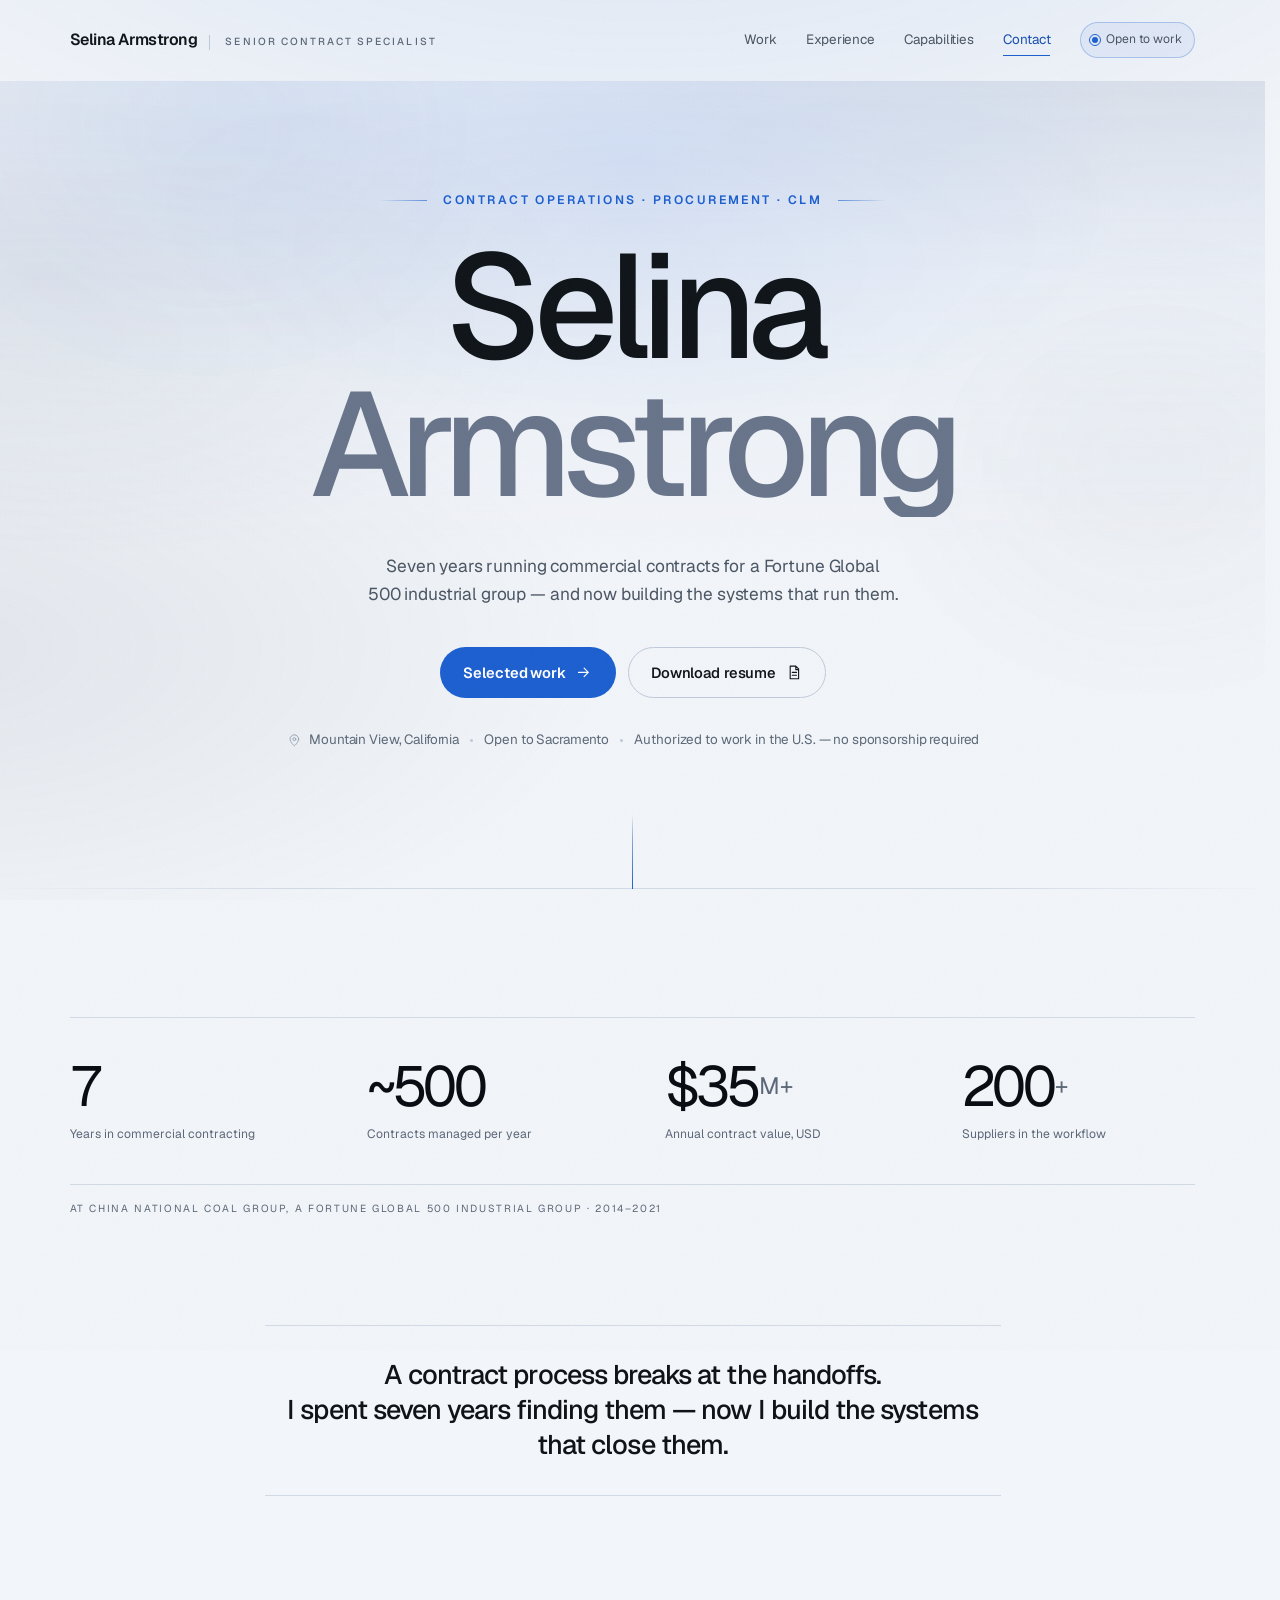
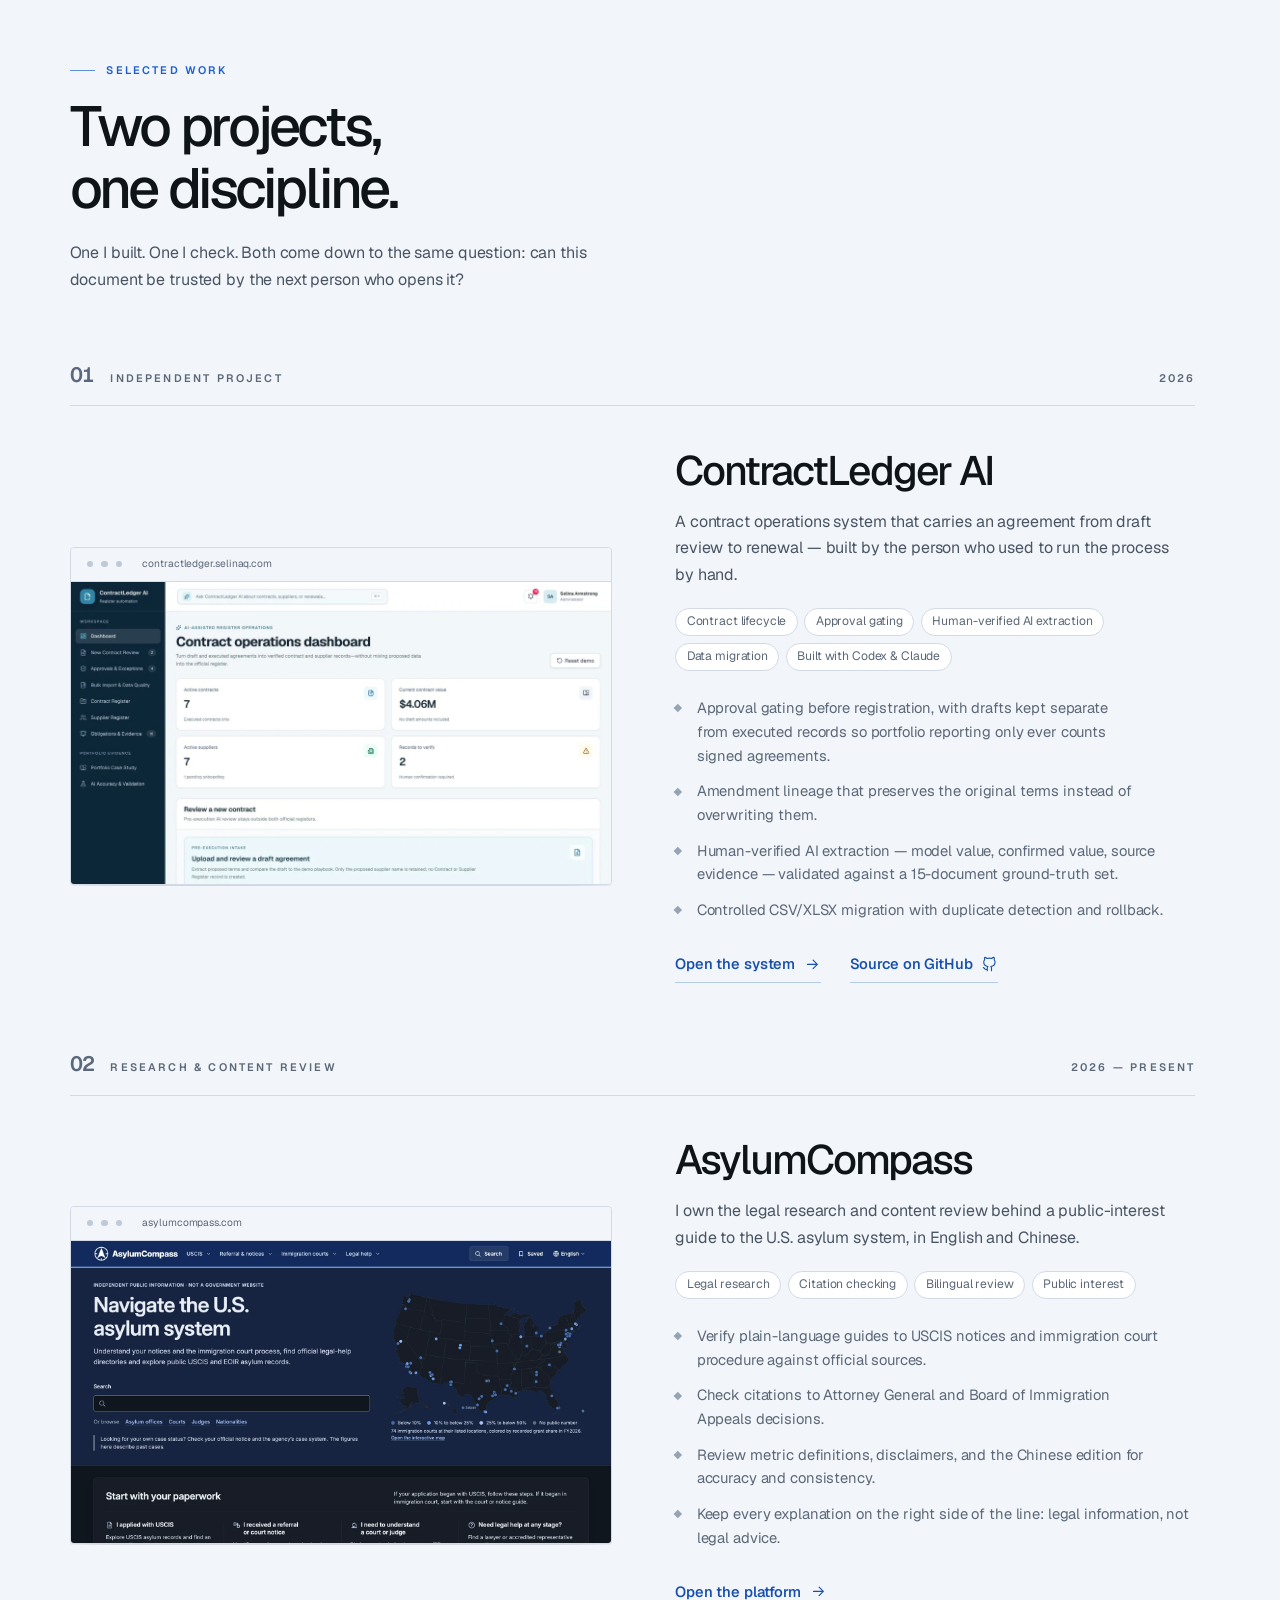
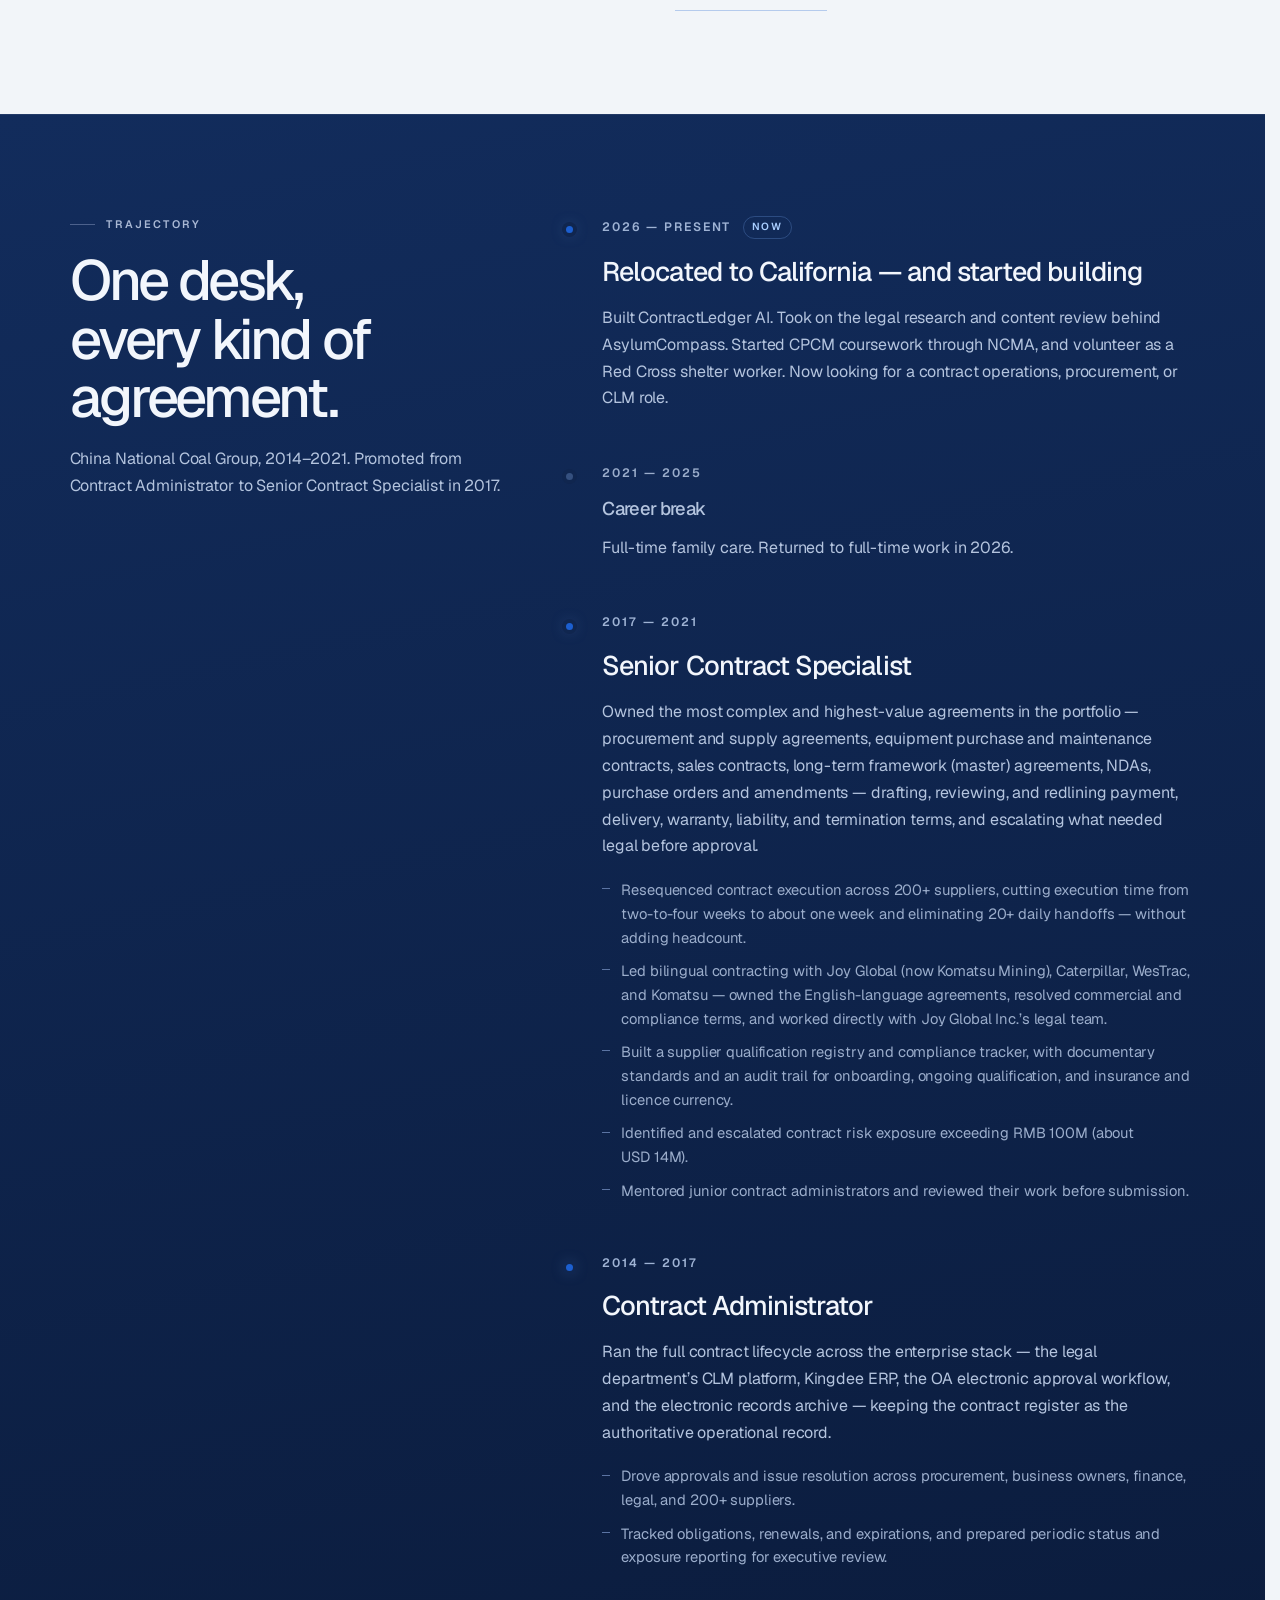
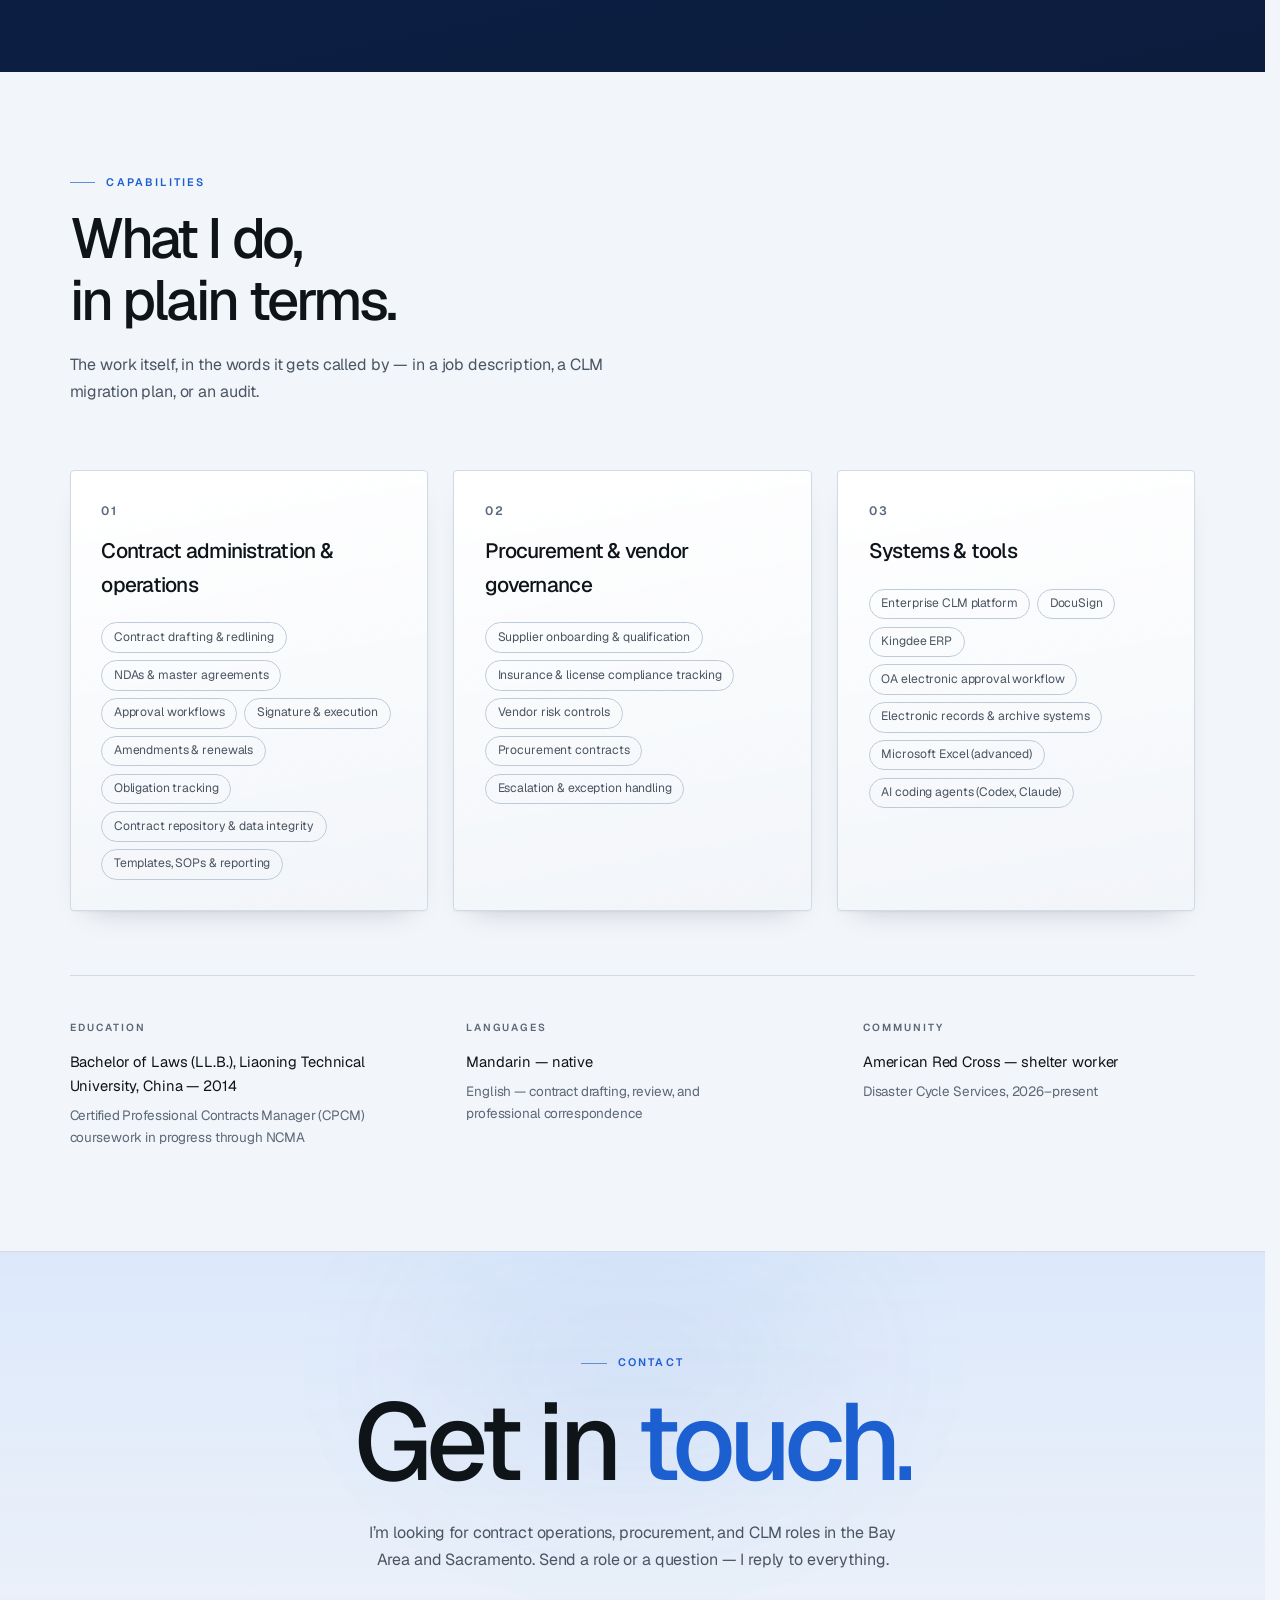
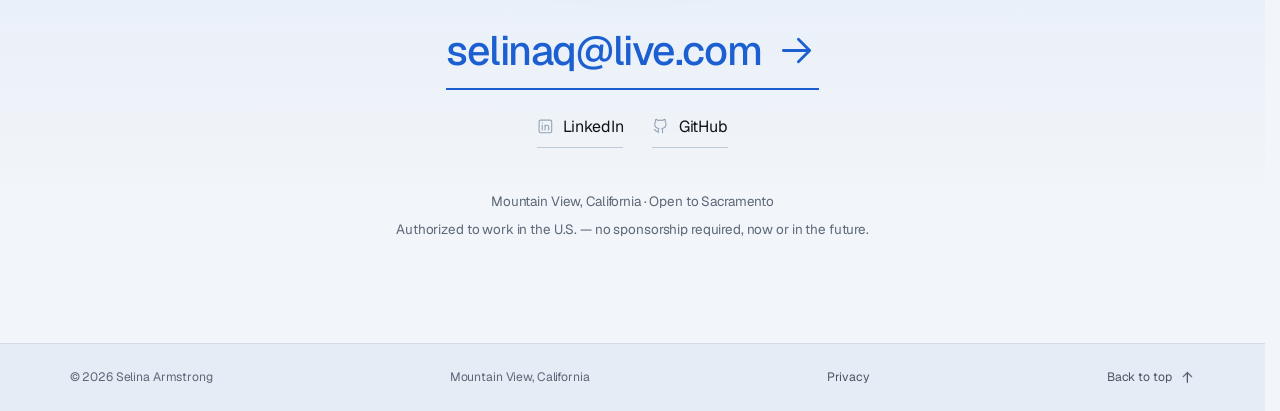
==== public/index.html @ a6517b67 "Remove the hero band Five versions of this element were built and none of them was right: an AI rend" ====
<!doctype html>
<html lang="en-US">
<head>
  <meta charset="utf-8">
  <meta name="viewport" content="width=device-width, initial-scale=1">
  <meta name="theme-color" content="#F2F5F9">
  <title>Selina Armstrong | Senior Contract Specialist</title>
  <meta name="description" content="Selina Armstrong is a California-based senior contract specialist with seven years of commercial contracting, procurement, and supplier governance at a Fortune Global 500 industrial group — now building the systems that run them.">
  <link rel="canonical" href="https://selinaq.com/">
  <meta property="og:type" content="profile">
  <meta property="og:title" content="Selina Armstrong | Senior Contract Specialist">
  <meta property="og:description" content="Seven years running commercial contracts for a Fortune Global 500 industrial group — and now building the systems that run them.">
  <meta property="og:url" content="https://selinaq.com/">
  <meta property="og:image" content="https://selinaq.com/assets/selina-armstrong.jpg">
  <meta property="og:image:alt" content="Title card: Selina Armstrong, Senior Contract Specialist — contract operations, CLM, procurement governance">
  <meta name="twitter:card" content="summary_large_image">
  <meta name="twitter:image:alt" content="Title card: Selina Armstrong, Senior Contract Specialist — contract operations, CLM, procurement governance">
  <link rel="icon" type="image/png" sizes="64x64" href="assets/favicon-64.png">
  <link rel="apple-touch-icon" href="assets/apple-touch-icon.png">
  <link rel="preload" href="assets/fonts/geist.woff2" as="font" type="font/woff2" crossorigin>
  <link rel="stylesheet" href="styles.css">
  <script>document.documentElement.classList.add("js")</script>
  <script src="site.js" defer></script>
  <script type="application/ld+json">
  {
    "@context": "https://schema.org",
    "@type": "Person",
    "name": "Selina Armstrong",
    "url": "https://selinaq.com/",
    "jobTitle": "Senior Contract Specialist",
    "email": "mailto:selinaq@live.com",
    "image": "https://selinaq.com/assets/selina-armstrong.jpg",
    "address": { "@type": "PostalAddress", "addressLocality": "Mountain View", "addressRegion": "CA", "addressCountry": "US" },
    "alumniOf": { "@type": "CollegeOrUniversity", "name": "Liaoning Technical University" },
    "knowsLanguage": ["zh-CN", "en-US"],
    "knowsAbout": ["Contract lifecycle management", "Contract drafting and redlining", "NDAs and master agreements", "Approval workflows", "Obligation tracking", "Procurement", "Supplier qualification and vendor governance", "Contract operations"],
    "sameAs": ["https://www.linkedin.com/in/selinaarmstrong", "https://github.com/SelinaArmstrong"]
  }
  </script>
  <script async src="https://www.googletagmanager.com/gtag/js?id=G-GSVNHSVJQD"></script>
  <script>
    window.dataLayer = window.dataLayer || [];
    function gtag(){ dataLayer.push(arguments); }
    gtag("js", new Date());
    if (window.location.hostname === "selinaq.com") {
      gtag("config", "G-GSVNHSVJQD", {
        allow_google_signals: false,
        allow_ad_personalization_signals: false
      });
    }
  </script>
</head>
<body id="top">
  <svg class="symbols" xmlns="http://www.w3.org/2000/svg" aria-hidden="true">
    <symbol id="i-pin" viewBox="0 0 24 24"><path d="M19 10c0 5-7 11-7 11S5 15 5 10a7 7 0 1 1 14 0Z"/><circle cx="12" cy="10" r="2.4"/></symbol>
    <symbol id="i-mail" viewBox="0 0 24 24"><rect x="3" y="5.5" width="18" height="13" rx="2"/><path d="m4 7 8 6 8-6"/></symbol>
    <symbol id="i-file" viewBox="0 0 24 24"><path d="M6 3h8l4 4v14H6zM14 3v5h4M9 12h6m-6 4h6"/></symbol>
    <symbol id="i-arrow" viewBox="0 0 24 24"><path d="M5 12h14m-6-6 6 6-6 6"/></symbol>
    <symbol id="i-linkedin" viewBox="0 0 24 24"><rect x="3" y="3" width="18" height="18" rx="2"/><path d="M7.5 10v7m0-10v.2M11.5 17v-7m0 3a2.6 2.6 0 0 1 5.2 0v4"/></symbol>
    <symbol id="i-github" viewBox="0 0 24 24"><path d="M9 19c-4 1.3-4-2.2-5.6-2.6M15 21v-3.6a3 3 0 0 0-.9-2.4c2.9-.3 6-1.4 6-6.4a4.7 4.7 0 0 0-1.3-3.2 4.3 4.3 0 0 0-.1-3.3S17.6 1.7 15 3.5a12 12 0 0 0-6.2 0C6.2 1.7 5.3 2.1 5.3 2.1A4.3 4.3 0 0 0 5.2 5.4 4.7 4.7 0 0 0 3.9 8.6c0 5 3.1 6.1 6 6.4a3 3 0 0 0-.9 2.3V21"/></symbol>
  </svg>

  <div class="field" aria-hidden="true"></div>
  <div class="grain" aria-hidden="true"></div>
  <div class="progress" aria-hidden="true"><i></i></div>
  <a class="skip-link" href="#main">Skip to content</a>

  <header class="site-header" id="siteHeader">
    <div class="shell masthead">
      <a class="identity" href="#top" aria-label="Selina Armstrong, home">
        <span class="wordmark">Selina Armstrong</span>
        <span class="role">Senior Contract Specialist</span>
      </a>
      <button type="button" class="menu-toggle" aria-controls="primary-nav" aria-expanded="false" hidden>
        <span class="menu-label">Menu</span>
        <span class="menu-icon" aria-hidden="true"><i></i><i></i></span>
      </button>
      <nav id="primary-nav" class="primary-nav" aria-label="Main navigation">
        <a href="#work"><span>Work</span></a>
        <a href="#experience"><span>Experience</span></a>
        <a href="#capabilities"><span>Capabilities</span></a>
        <a href="#contact"><span>Contact</span></a>
        <span class="status-pill"><i class="pulse" aria-hidden="true"></i>Open to work</span>
        <div class="nav-cta">
          <a class="btn btn-primary" href="mailto:selinaq@live.com"><svg class="icon" aria-hidden="true"><use href="#i-mail"/></svg>selinaq@live.com</a>
          <a class="btn btn-ghost" href="Selina-Armstrong-Resume.pdf" download><svg class="icon" aria-hidden="true"><use href="#i-file"/></svg>Download resume</a>
        </div>
      </nav>
    </div>
  </header>

  <main id="main">
    <section class="hero" aria-labelledby="intro-title">
      <div class="aura" aria-hidden="true"><i class="aura-a"></i><i class="aura-b"></i></div>
      <div class="shell hero-copy">
        <p class="kicker rise" style="--d:.05s"><span>Contract operations · Procurement · CLM</span></p>
        <h1 id="intro-title" class="display">
          <span class="line"><span class="rise-y" style="--d:.14s">Selina</span></span>
          <span class="line"><span class="rise-y muted" style="--d:.22s">Armstrong</span></span>
        </h1>
        <p class="lede rise" style="--d:.42s">Seven years running commercial contracts for a Fortune Global 500 industrial group — and now building the systems that run them.</p>
        <div class="actions rise" style="--d:.52s">
          <a class="btn btn-primary" href="#work" data-magnetic><span>Selected work</span><svg class="icon" aria-hidden="true"><use href="#i-arrow"/></svg></a>
          <a class="btn btn-ghost" href="Selina-Armstrong-Resume.pdf" download data-magnetic><span>Download resume</span><svg class="icon" aria-hidden="true"><use href="#i-file"/></svg></a>
        </div>
        <p class="hero-meta rise" style="--d:.6s">
          <span class="where"><svg class="icon" aria-hidden="true"><use href="#i-pin"/></svg>Mountain View, California<span class="dot" aria-hidden="true"></span>Open to Sacramento</span>
          <span class="dot sep" aria-hidden="true"></span>
          <span class="auth">Authorized to work in the U.S. — no sponsorship required</span>
        </p>
      </div>
      <div class="scroll-cue" aria-hidden="true"><i></i></div>
    </section>

    <section class="metrics" aria-label="Scale of contract portfolio managed">
      <dl class="shell metrics-grid">
        <div class="reveal" style="--i:0"><dt>Years in commercial contracting</dt><dd><span data-count="7"  data-dur="900">7</span></dd></div>
        <div class="reveal" style="--i:1"><dt>Contracts managed per year</dt><dd><span class="pre">~</span><span data-count="500" data-dur="1200">500</span></dd></div>
        <div class="reveal" style="--i:2"><dt>Annual contract value, USD</dt><dd><span class="pre">$</span><span data-count="35" data-dur="1000">35</span><span class="suf">M+</span></dd></div>
        <div class="reveal" style="--i:3"><dt>Suppliers in the workflow</dt><dd><span data-count="200" data-dur="1100">200</span><span class="suf">+</span></dd></div>
      </dl>
      <p class="shell metrics-note reveal">At China National Coal Group, a Fortune Global 500 industrial group · 2014–2021</p>
    </section>

    <section class="thesis" aria-label="Approach">
      <div class="shell">
        <p class="reveal">A contract process breaks at the handoffs.<br>
          I spent seven years finding them — now I build the systems that close them.</p>
      </div>
    </section>
    </div>

    <section class="section" id="work" aria-labelledby="work-title">
      <div class="shell">
        <div class="sec-head reveal">
          <p class="eyebrow"><i></i>Selected work</p>
          <h2 id="work-title">Two projects,<br>one discipline.</h2>
          <p class="sec-sub">One I built. One I check. Both come down to the same question: can this document be trusted by the next person who opens it?</p>
        </div>

        <article class="case reveal">
          <header class="case-head">
            <span class="case-no">01</span>
            <span class="case-kind">Independent project</span>
            <span class="case-year">2026</span>
          </header>
          <div class="case-grid">
          <a class="case-shot" href="https://contractledger.selinaq.com/" target="_blank" rel="noopener" tabindex="-1" aria-hidden="true">
          <figure class="case-media shot" data-tilt>
            <div class="shot-bar"><i></i><i></i><i></i><span>contractledger.selinaq.com</span></div>
            <div class="shot-view">
              <img loading="lazy" src="assets/contractledger-dashboard.webp" width="1120" height="778"
                   alt="The ContractLedger AI dashboard: active contracts, contract value, suppliers and the review queue.">
            </div>
            <span class="case-chip" aria-hidden="true">Open<svg class="icon" aria-hidden="true"><use href="#i-arrow"/></svg></span>
          </figure>
          </a>
          <div class="case-body">
            <h3 class="step" style="--k:0">ContractLedger AI</h3>
            <p class="case-lede step" style="--k:1">A contract operations system that carries an agreement from draft review to renewal — built by the person who used to run the process by hand.</p>
            <ul class="case-tags step" style="--k:2"><li>Contract lifecycle</li><li>Approval gating</li><li>Human-verified AI extraction</li><li>Data migration</li><li>Built with Codex &amp; Claude</li></ul>
            <ul class="case-points step" style="--k:3">
              <li>Approval gating before registration, with drafts kept separate from executed records so portfolio reporting only ever counts signed agreements.</li>
              <li>Amendment lineage that preserves the original terms instead of overwriting them.</li>
              <li>Human-verified AI extraction — model value, confirmed value, source evidence — validated against a 15-document ground-truth set.</li>
              <li>Controlled CSV/XLSX migration with duplicate detection and rollback.</li>
            </ul>
            <div class="case-links step" style="--k:4">
              <a href="https://contractledger.selinaq.com/" target="_blank" rel="noopener">Open the system<svg class="icon" aria-hidden="true"><use href="#i-arrow"/></svg></a>
              <a href="https://github.com/SelinaArmstrong/contractledger-ai" target="_blank" rel="noopener">Source on GitHub<svg class="icon" aria-hidden="true"><use href="#i-github"/></svg></a>
            </div>
          </div>
          </div>
        </article>

        <article class="case reveal">
          <header class="case-head">
            <span class="case-no">02</span>
            <span class="case-kind">Research &amp; content review</span>
            <span class="case-year">2026 — present</span>
          </header>
          <div class="case-grid">
          <a class="case-shot" href="https://asylumcompass.com/" target="_blank" rel="noopener" tabindex="-1" aria-hidden="true">
          <figure class="case-media shot" data-tilt>
            <div class="shot-bar"><i></i><i></i><i></i><span>asylumcompass.com</span></div>
            <div class="shot-view">
              <img loading="lazy" src="assets/asylumcompass-home.webp" width="1600" height="933"
                   alt="The AsylumCompass homepage: a plain-language guide to the U.S. asylum system with a map of immigration courts.">
            </div>
            <span class="case-chip" aria-hidden="true">Open<svg class="icon" aria-hidden="true"><use href="#i-arrow"/></svg></span>
          </figure>
          </a>
          <div class="case-body">
            <h3 class="step" style="--k:0">AsylumCompass</h3>
            <p class="case-lede step" style="--k:1">I own the legal research and content review behind a public-interest guide to the U.S. asylum system, in English and Chinese.</p>
            <ul class="case-tags step" style="--k:2"><li>Legal research</li><li>Citation checking</li><li>Bilingual review</li><li>Public interest</li></ul>
            <ul class="case-points step" style="--k:3">
              <li>Verify plain-language guides to USCIS notices and immigration court procedure against official sources.</li>
              <li>Check citations to Attorney General and Board of Immigration Appeals decisions.</li>
              <li>Review metric definitions, disclaimers, and the Chinese edition for accuracy and consistency.</li>
              <li>Keep every explanation on the right side of the line: legal information, not legal advice.</li>
            </ul>
            <div class="case-links step" style="--k:4">
              <a href="https://asylumcompass.com/" target="_blank" rel="noopener">Open the platform<svg class="icon" aria-hidden="true"><use href="#i-arrow"/></svg></a>
            </div>
          </div>
          </div>
        </article>
      </div>
    </section>

    <section class="section experience" id="experience" aria-labelledby="experience-title">
      <div class="shell exp-grid">
        <div class="exp-head reveal">
          <p class="eyebrow"><i></i>Trajectory</p>
          <h2 id="experience-title">One desk,<br>every kind of agreement.</h2>
          <p class="sec-sub">China National Coal Group, 2014–2021. Promoted from Contract Administrator to Senior Contract Specialist in 2017.</p>
        </div>
        <ol class="rail">
          <li class="reveal">
            <p class="yr">2026 — present <span class="now">Now</span></p>
            <h3>Relocated to California — and started building</h3>
            <p>Built ContractLedger AI. Took on the legal research and content review behind AsylumCompass. Started CPCM coursework through NCMA, and volunteer as a Red Cross shelter worker. Now looking for a contract operations, procurement, or CLM role.</p>
          </li>
          <li class="reveal muted-item">
            <p class="yr">2021 — 2025</p>
            <h3>Career break</h3>
            <p>Full-time family care. Returned to full-time work in 2026.</p>
          </li>
          <li class="reveal">
            <p class="yr">2017 — 2021</p>
            <h3>Senior Contract Specialist</h3>
            <p>Owned the most complex and highest-value agreements in the portfolio — procurement and supply agreements, equipment purchase and maintenance contracts, sales contracts, long-term framework (master) agreements, NDAs, purchase orders and amendments — drafting, reviewing, and redlining payment, delivery, warranty, liability, and termination terms, and escalating what needed legal before approval.</p>
            <ul>
              <li>Resequenced contract execution across 200+ suppliers, cutting execution time from two-to-four weeks to about one week and eliminating 20+ daily handoffs — without adding headcount.</li>
              <li>Led bilingual contracting with Joy Global (now Komatsu Mining), Caterpillar, WesTrac, and Komatsu — owned the English-language agreements, resolved commercial and compliance terms, and worked directly with Joy Global Inc.’s legal team.</li>
              <li>Built a supplier qualification registry and compliance tracker, with documentary standards and an audit trail for onboarding, ongoing qualification, and insurance and licence currency.</li>
              <li>Identified and escalated contract risk exposure exceeding RMB 100M (about USD 14M).</li>
              <li>Mentored junior contract administrators and reviewed their work before submission.</li>
            </ul>
          </li>
          <li class="reveal">
            <p class="yr">2014 — 2017</p>
            <h3>Contract Administrator</h3>
            <p>Ran the full contract lifecycle across the enterprise stack — the legal department’s CLM platform, Kingdee ERP, the OA electronic approval workflow, and the electronic records archive — keeping the contract register as the authoritative operational record.</p>
            <ul>
              <li>Drove approvals and issue resolution across procurement, business owners, finance, legal, and 200+ suppliers.</li>
              <li>Tracked obligations, renewals, and expirations, and prepared periodic status and exposure reporting for executive review.</li>
            </ul>
          </li>
        </ol>
      </div>
    </section>

    <section class="section capabilities" id="capabilities" aria-labelledby="capabilities-title">
      <div class="shell">
        <div class="sec-head reveal">
          <p class="eyebrow"><i></i>Capabilities</p>
          <h2 id="capabilities-title">What I do,<br>in plain terms.</h2>
          <p class="sec-sub">The work itself, in the words it gets called by — in a job description, a CLM migration plan, or an audit.</p>
        </div>
        <div class="cap-grid">
          <div class="cap reveal" style="--i:0">
            <p class="cap-no">01</p>
            <h3>Contract administration &amp; operations</h3>
            <ul class="tags">
              <li>Contract drafting &amp; redlining</li><li>NDAs &amp; master agreements</li><li>Approval workflows</li><li>Signature &amp; execution</li><li>Amendments &amp; renewals</li><li>Obligation tracking</li><li>Contract repository &amp; data integrity</li><li>Templates, SOPs &amp; reporting</li>
            </ul>
          </div>
          <div class="cap reveal" style="--i:1">
            <p class="cap-no">02</p>
            <h3>Procurement &amp; vendor governance</h3>
            <ul class="tags">
              <li>Supplier onboarding &amp; qualification</li><li>Insurance &amp; license compliance tracking</li><li>Vendor risk controls</li><li>Procurement contracts</li><li>Escalation &amp; exception handling</li>
            </ul>
          </div>
          <div class="cap reveal" style="--i:2">
            <p class="cap-no">03</p>
            <h3>Systems &amp; tools</h3>
            <ul class="tags">
              <li>Enterprise CLM platform</li><li>DocuSign</li><li>Kingdee ERP</li><li>OA electronic approval workflow</li><li>Electronic records &amp; archive systems</li><li>Microsoft Excel (advanced)</li><li>AI coding agents (Codex, Claude)</li>
            </ul>
          </div>
        </div>
        <div class="credentials">
          <div class="cred reveal" style="--i:0">
            <p class="eyebrow sm">Education</p>
            <p>Bachelor of Laws (LL.B.), Liaoning Technical University, China — 2014</p>
            <p class="dim">Certified Professional Contracts Manager (CPCM) coursework in progress through NCMA</p>
          </div>
          <div class="cred reveal" style="--i:1">
            <p class="eyebrow sm">Languages</p>
            <p>Mandarin — native</p>
            <p class="dim">English — contract drafting, review, and professional correspondence</p>
          </div>
          <div class="cred reveal" style="--i:2">
            <p class="eyebrow sm">Community</p>
            <p>American Red Cross — shelter worker</p>
            <p class="dim">Disaster Cycle Services, 2026–present</p>
          </div>
        </div>
      </div>
    </section>

    <section class="contact" id="contact" aria-labelledby="contact-title">
      <div class="aura" aria-hidden="true"><i class="aura-c"></i></div>
      <div class="shell contact-inner">
        <p class="eyebrow reveal"><i></i>Contact</p>
        <h2 id="contact-title" class="reveal">Get in <em>touch.</em></h2>
        <p class="contact-sub reveal">I’m looking for contract operations, procurement, and CLM roles in the Bay Area and Sacramento. Send a role or a question — I reply to everything.</p>
        <div class="contact-links reveal">
          <a class="mailto" href="mailto:selinaq@live.com">
            <span>selinaq@live.com</span>
            <svg class="icon" aria-hidden="true"><use href="#i-arrow"/></svg>
          </a>
          <div class="profiles">
            <a class="c-link" href="https://www.linkedin.com/in/selinaarmstrong" target="_blank" rel="noopener">
              <svg class="icon" aria-hidden="true"><use href="#i-linkedin"/></svg><span>LinkedIn</span>
            </a>
            <a class="c-link" href="https://github.com/SelinaArmstrong" target="_blank" rel="noopener">
              <svg class="icon" aria-hidden="true"><use href="#i-github"/></svg><span>GitHub</span>
            </a>
          </div>
        </div>
        <p class="contact-note reveal">Mountain View, California · Open to Sacramento</p>
        <p class="contact-note tight reveal">Authorized to work in the U.S. — no sponsorship required, now or in the future.</p>
      </div>
    </section>
  </main>

  <footer>
    <div class="shell footer-inner">
      <span>© 2026 Selina Armstrong</span>
      <span class="colophon">Mountain View, California</span>
      <a href="/privacy/">Privacy</a>
      <a class="to-top" href="#top">Back to top<svg class="icon up" aria-hidden="true"><use href="#i-arrow"/></svg></a>
    </div>
  </footer>
</body>
</html>
---- public/styles.css ----
@font-face {
  font-family: Geist;
  src: url("assets/fonts/geist.woff2") format("woff2");
  font-weight: 400 800;
  font-style: normal;
  font-display: swap;
}

/* ───────────────────────────────────────────────────────────────────
   Palette. Every colour on the page comes from here; nothing below
   this block hard-codes one. The base hues are kept as space-separated
   RGB channels so alpha variants can be mixed inline.
   ─────────────────────────────────────────────────────────────────── */
:root {
  color-scheme: light;

  /* ── surfaces ──  cool porcelain, never a flat white; the steps are far
     enough apart that each band reads as its own plane */
  --bg-rgb:    242 245 249;
  --bg:        rgb(var(--bg-rgb));
  --bg-1:      #E6ECF6;    /* lifted band: contact, footer, the sheet */
  --bg-2:      #FFFFFF;    /* cards and media wells */
  --bg-3:      #FBFCFE;    /* hover state of a card */
  --line:      #D2DAE6;
  --line-2:    #BFCAD9;
  --edge:      transparent;                                  /* dark theme only */
  --lift:      0 1px 2px rgb(13 25 45 / .05),
               0 14px 30px -20px rgb(13 25 45 / .28);        /* planes cast, not glow */

  /* ── type ── */
  --text:      #0F1419;
  --text-2:    #4A5563;
  --text-3:    #5C6878;    /* lightest colour used for real text - AA on every surface */
  --text-hi:   #080C12;    /* the metric figures */
  --display-2: #68748A;   /* the surname, one step back from the ink */

  /* ── slate ──  the structural accent: labels, numbers, hairlines */
  --ac-rgb:    90 104 126;
  --ac:        rgb(var(--ac-rgb));
  --ac-dk:     #96A3B5;    /* weaker: rules, bullets, small marks (non-text) */
  --ac-dim:    rgb(var(--ac-rgb) / .22);

  /* ── azure ──  the live accent: anything you can press, follow or track */
  --hl-rgb:    28 95 208;
  --hl:        rgb(var(--hl-rgb));
  --hl-lt:     #164FAF;    /* hover: goes deeper, not lighter */
  --hl-hi:     #0F3D8C;
  --hl-dk:     #5E90D8;    /* soft blue marks and rules */
  --hl-on:     #FFFFFF;    /* text sitting on filled azure */
  --hl-dim:    rgb(var(--hl-rgb) / .28);

  /* Two accents, four jobs, no gradients. Azure marks what you can act
     on; slate marks structure. Nothing else gets to be coloured. */

  /* ── ambience ── */
  --aura-1:    rgb(var(--hl-rgb) / .10);
  --aura-2:    rgb(var(--ac-rgb) / .10);
  --ok:        var(--hl);  /* the "open to work" dot */
  --grain-op:  .035;

  /* images adapt to the theme rather than being baked for one of them */
  --contact-bg:  linear-gradient(180deg, #DCE8FA, rgb(var(--bg-rgb) / 0) 78%);

  /* ── the inverted plane ──  one navy band, its palette kept here so it
     can be tuned in one place rather than inside the section rule */
  --nv-bg-a:   #122C5C;
  --nv-bg-b:   #0B1C3D;
  --nv-ring:   #10264F;
  --nv-line:   #27406C;
  --nv-line-2: #35507F;
  --nv-rule:   #4C618C;
  --nv-text:   #F2F6FC;
  --nv-text-2: #B4C4DE;
  --nv-text-3: #9BADCB;
  --nv-ac-rgb: 159 179 212;
  --nv-ac:     rgb(var(--nv-ac-rgb));
  --nv-ac-dk:  #5B74A3;
  --nv-label:  #A9B8D4;
  --nv-hl-rgb: 127 179 255;
  --nv-hl-lt:  #A9CEFF;
  --nv-hl-hi:  #D5E7FF;
  --nv-hl-dk:  #4D7CC4;

  /* ── type ──  one ramp. Nothing below sets a size that is not on it. */
  --t-display: clamp(3.3rem, 11.5vw, 10.5rem);  /* the name */
  --t-1:       clamp(2.9rem, 8.5vw, 7rem);      /* "Get in touch." */
  --t-2:       clamp(2.1rem, 4.4vw, 3.6rem);    /* section headings */
  --t-3:       clamp(1.8rem, 3.2vw, 2.85rem);   /* project titles */
  --t-4:       clamp(1.35rem, 2.1vw, 1.75rem);  /* role titles */
  --t-5:       1.3rem;                          /* card titles */
  --t-6:       1.15rem;                         /* muted role title */
  --t-lead:    clamp(1.02rem, 1.35vw, 1.18rem); /* hero lede */
  --t-body:    1rem;
  --t-sm:      .92rem;
  --t-xs:      .84rem;
  --t-2xs:     .76rem;
  --t-label:   .68rem;                          /* tracked uppercase labels */
  --t-micro:   .64rem;
  --t-suffix:  .42em;     /* rides the metric figure, not the ramp */

  --lh-flat:    1;
  --lh-display: .88;
  --lh-tight:   1.04;
  --lh-snug:    1.3;
  --lh-body:    1.62;
  --lh-relaxed: 1.68;
  --lh-label:   1.45;

  --tr-display: -.062em;
  --tr-2:       -.05em;
  --tr-4:       -.035em;
  --tr-body:    -.008em;
  --tr-tight:   -.028em;
  --tr-label:   .2em;
  --tr-label-sm: .16em;

  --w-light:   300;
  --w-regular: 400;
  --w-medium:  500;
  --w-strong:  550;
  --w-semi:    600;

  /* ── space ──  a 4px-rooted ramp, plus the page's vertical rhythm.
     Sections use the rhythm tokens; everything inside uses the ramp. */
  --s-1:  .25rem;  --s-2:  .5rem;   --s-3: .75rem;  --s-4: 1rem;
  --s-5:  1.25rem; --s-6:  1.5rem;  --s-7: 2rem;    --s-8: 2.5rem;
  --s-9:  3rem;    --s-10: 4rem;    --s-11: 5rem;   --s-12: 6.5rem;

  --sec-y:    clamp(4rem, 8vw, 6.5rem);      /* a full section */
  --sec-y-sm: clamp(2.6rem, 5vw, 4rem);      /* a band */
  --gap-head: clamp(2.4rem, 5vw, 4rem);      /* heading block to content */
  --gap-row:  clamp(1.8rem, 3.4vw, 2.8rem);  /* row to row */
  --gap-col:  clamp(2rem, 5vw, 5rem);        /* two-column gutter */
  --gap-card: clamp(1rem, 2vw, 1.6rem);      /* card to card */
  --pad-card: clamp(1.4rem, 2.4vw, 2rem);

  /* ── geometry & motion ── */
  --e:  cubic-bezier(.16, 1, .3, 1);
  --e2: cubic-bezier(.33, 1, .68, 1);
  --e3: cubic-bezier(.22, 1.1, .36, 1);     /* a little overshoot, for panels */
  --r:     4px;            /* content planes; controls stay pill-shaped */
  --r-pill: 2rem;
  --head-h:    5rem;       /* one source of truth: masthead and sheet share it */
  --head-h-sm: 4.3rem;
  --shell: 78rem;
  --body: Geist, "Helvetica Neue", Arial, sans-serif;
}

/* The nocturne scheme, kept intact: add data-theme="dark" to <html>. */
[data-theme="dark"] {
  color-scheme: dark;

  --bg-rgb:    14 16 20;
  --bg-1:      #13161C;
  --bg-2:      #171B22;
  --bg-3:      #1C212A;
  --line:      #242A33;
  --line-2:    #333B46;
  --edge:      rgb(255 255 255 / .045);
  --lift:      0 0 transparent;

  --text:      #EDEFF2;
  --text-2:    #A7ADB6;
  --text-3:    #868D97;
  --text-hi:   #FBFCFE;
  --display-2: #79808B;

  --ac-rgb:    194 201 212;
  --ac-dk:     #717A85;
  --ac-dim:    rgb(var(--ac-rgb) / .18);

  --hl-rgb:    88 166 255;
  --hl-lt:     #9ECBFF;
  --hl-hi:     #CFE4FF;
  --hl-dk:     #2F6FBF;
  --hl-on:     #06121F;
  --hl-dim:    rgb(var(--hl-rgb) / .22);

  --aura-1:    rgb(var(--hl-rgb) / .16);
  --aura-2:    #6E7BC92e;
  --grain-op:  .035;

  --contact-bg:  linear-gradient(180deg, var(--bg-1), rgb(var(--bg-rgb) / 0) 72%);
}

*, *::before, *::after { box-sizing: border-box; }
html { scroll-behavior: smooth; scroll-padding-top: 5.5rem; -webkit-text-size-adjust: 100%; }
html { scrollbar-color: var(--line-2) transparent; scrollbar-gutter: stable; }
body {
  margin: 0; color: var(--text); background: var(--bg);
  font: 1rem/1.62 var(--body); letter-spacing: var(--tr-body);
  -webkit-font-smoothing: antialiased; -moz-osx-font-smoothing: grayscale;
  overflow-x: hidden;
}
h1, h2, h3, h4, p, dl, dd, dt, figure, ol, ul { margin: 0; }
p, li { text-wrap: pretty; }   /* no single-word last lines */
ul, ol { padding: 0; list-style: none; }
img { display: block; max-width: 100%; }
a { color: inherit; text-decoration: none; }
button { font: inherit; color: inherit; background: none; border: 0; }
a, button { -webkit-tap-highlight-color: transparent; }
:focus-visible { outline: 2px solid var(--hl); outline-offset: 4px; border-radius: 2px; }
::selection { background: var(--hl); color: var(--hl-on); }
.symbols { display: none; }
.icon {
  width: 1.05rem; height: 1.05rem; flex: none; fill: none; stroke: currentColor;
  stroke-width: 1.6; stroke-linecap: round; stroke-linejoin: round;
}
.shell { width: min(89%, var(--shell)); margin-inline: auto; }
.skip-link {
  position: fixed; top: .7rem; left: .7rem; z-index: 90; padding: .7rem 1.1rem;
  background: var(--hl); color: var(--hl-on); font-weight: var(--w-semi); font-size: var(--t-xs);
  border-radius: 2px; transform: translateY(-200%);
}
.skip-link:focus { transform: none; }

/* ─────────────────────────────  ATMOSPHERE  ───────────────────────── */
/* Three very soft pools of light over the base, so no two regions of the
   page are the same value. Its own fixed layer, promoted once, so scrolling
   never repaints it. */
.field {
  position: fixed; inset: 0; z-index: -1; pointer-events: none;
  background:
    radial-gradient(120% 75% at 50% -20%, var(--aura-1) 0%, transparent 62%),
    radial-gradient(80% 55% at -5% 72%,   var(--aura-2) 0%, transparent 66%);
  transform: translateZ(0);
}
.grain {
  position: fixed; inset: -50%; z-index: 80; pointer-events: none;
  opacity: var(--grain-op); will-change: transform;
  background-image: url("data:image/svg+xml,%3Csvg xmlns='http://www.w3.org/2000/svg' width='160' height='160'%3E%3Cfilter id='n'%3E%3CfeTurbulence type='fractalNoise' baseFrequency='.82' numOctaves='3'/%3E%3C/filter%3E%3Crect width='160' height='160' filter='url(%23n)'/%3E%3C/svg%3E");
  animation: grain 7s steps(6) infinite;
}
@keyframes grain {
  0%   { transform: translate(0, 0); }
  20%  { transform: translate(-3%, 2%); }
  40%  { transform: translate(2%, -3%); }
  60%  { transform: translate(-2%, -2%); }
  80%  { transform: translate(3%, 1%); }
  100% { transform: translate(0, 0); }
}
.progress { position: fixed; inset: 0 0 auto; z-index: 70; height: 2px; pointer-events: none; }
.progress i {
  display: block; height: 100%; background: var(--hl);
  transform: scaleX(var(--p, 0)); transform-origin: 0 50%;
}
.aura { position: absolute; inset: 0; overflow: hidden; pointer-events: none; z-index: 0; }
.aura i { position: absolute; display: block; border-radius: 50%; filter: blur(90px); opacity: .85; }
.aura-a {
  width: 46rem; height: 34rem; top: -14rem; left: -10rem;
  background: radial-gradient(closest-side, var(--aura-1), transparent 72%);
  animation: drift-a 26s ease-in-out infinite alternate;
}
.aura-b {
  width: 42rem; height: 30rem; top: 18%; right: -14rem;
  background: radial-gradient(closest-side, var(--aura-2), transparent 72%);
  animation: drift-b 32s ease-in-out infinite alternate;
}
.aura-c {
  width: 54rem; height: 30rem; left: 50%; top: -8rem; margin-left: -27rem;
  background: radial-gradient(closest-side, rgb(var(--hl-rgb) / .14), transparent 70%);
  animation: drift-a 30s ease-in-out infinite alternate;
}
@keyframes drift-a { to { transform: translate3d(6rem, 3rem, 0) scale(1.12); } }
@keyframes drift-b { to { transform: translate3d(-5rem, -4rem, 0) scale(1.08); } }

/* ─────────────────────────────  MOTION PRIMITIVES  ────────────────── */
.js .rise, .js .reveal { opacity: 0; transform: translate3d(0, 14px, 0); }
.js .reveal .case-media { clip-path: inset(0 0 100% 0); transition: clip-path 1.1s var(--e) .12s; }
/* the body of a project arrives in steps behind its image */
.js .reveal .step { opacity: 0; transform: translate3d(0, 10px, 0); }
.js .reveal.in .step {
  opacity: 1; transform: none;
  transition: opacity .7s var(--e) calc(var(--k, 0) * 90ms + 140ms),
              transform .8s var(--e) calc(var(--k, 0) * 90ms + 140ms);
}
.js .reveal.in .case-media { clip-path: inset(0 0 0 0); }
.js .rise { transition: opacity .9s var(--e) var(--d, 0s), transform .9s var(--e) var(--d, 0s); }
.js .reveal {
  transition: opacity .85s var(--e) calc(var(--i, 0) * 80ms),
              transform .85s var(--e) calc(var(--i, 0) * 80ms);
}
.js.is-ready .rise, .js .rise.in, .js .reveal.in { opacity: 1; transform: none; }
.line { display: block; overflow: hidden; padding-bottom: .06em; }
.js .split .line > span { display: block; transform: translate3d(0, 110%, 0); transition: transform .95s var(--e) calc(var(--l, 0) * 90ms); }
.js .reveal.in .split .line > span, .js .split.in .line > span { transform: none; }
.js .rise-y { display: block; transform: translate3d(0, 115%, 0); }
.js .rise-y { transition: transform 1.05s var(--e) var(--d, 0s); }
.js.is-ready .rise-y { transform: none; }

/* ─────────────────────────────  HEADER  ───────────────────────────── */
.site-header {
  position: sticky; top: 0; z-index: 60; background: transparent;
  transition: background .4s var(--e2), border-color .4s var(--e2), backdrop-filter .4s;
  border-bottom: 1px solid transparent;
}
.site-header.is-stuck {
  background: rgb(var(--bg-rgb) / .96); backdrop-filter: blur(10px) saturate(130%); border-bottom-color: var(--line);
}
.masthead {
  display: flex; align-items: center; justify-content: space-between; gap: var(--s-6); flex-wrap: nowrap;
  min-height: var(--head-h); transition: min-height .4s var(--e2);
}
.is-stuck .masthead { min-height: 4.1rem; }
.nav-open .masthead { transition: none; }
/* The name is the mark. Three pictorial marks were drawn and none of
   them earned its place beside a name this short; a typographic lockup
   says more and survives every size. */
.identity { display: inline-flex; align-items: baseline; gap: var(--s-3); flex: none; }
.wordmark { font-size: var(--t-body); font-weight: var(--w-semi); letter-spacing: var(--tr-tight); white-space: nowrap; }
.identity .role {
  position: relative; padding-left: var(--s-4); color: var(--text-3);
  font-size: var(--t-micro); font-weight: var(--w-medium);
  letter-spacing: var(--tr-label); text-transform: uppercase;
  white-space: nowrap; transition: color .3s;
}
/* the title steps aside before either half of the lockup can wrap */
@media (max-width: 1080px) { .identity .role { display: none; } }
.identity .role::before {
  content: ""; position: absolute; left: 0; top: .1em; bottom: .1em;
  width: 1px; background: var(--line-2);
}
.identity:hover .role { color: var(--text-2); }
.primary-nav { display: flex; align-items: center; gap: clamp(1.3rem, 2.3vw, 2.3rem); font-size: var(--t-xs); }
.primary-nav a { color: var(--text-2); transition: color .3s; }
.primary-nav a span { position: relative; display: inline-block; padding-block: .3rem; }
.primary-nav a span::after {
  content: ""; position: absolute; left: 0; bottom: 0; width: 100%; height: 1px;
  background: var(--hl); transform: scaleX(0); transform-origin: 100% 50%;
  transition: transform .45s var(--e);
}
.primary-nav a:hover { color: var(--text); }
.primary-nav a:hover span::after, .primary-nav a.is-active span::after { transform: scaleX(1); transform-origin: 0 50%; }
.primary-nav a.is-active { color: var(--hl-lt); }
.status-pill {
  display: inline-flex; align-items: center; gap: .5rem; padding: .42rem .8rem .42rem .68rem;
  border: 1px solid var(--hl-dim); background: rgb(var(--hl-rgb) / .06);
  border-radius: var(--r-pill); font-size: var(--t-2xs); color: var(--text-2);
}
.pulse { position: relative; width: .4rem; height: .4rem; border-radius: 50%; background: var(--ok); }
.pulse::after {
  content: ""; position: absolute; inset: -.2rem; border-radius: 50%; border: 1px solid var(--ok);
  animation: pulse 2.4s var(--e2) infinite;
}
@keyframes pulse { 0% { opacity: .9; transform: scale(.6); } 70%, 100% { opacity: 0; transform: scale(1.7); } }
.menu-toggle { display: none; }
.nav-cta { display: none; }

/* ─────────────────────────────  HERO  ─────────────────────────────── */
.hero { position: relative; isolation: isolate; padding-top: clamp(3.4rem, 8vw, 7rem); }
/* with no band below it, the hero plane has to reach the metrics itself */
.hero::after {
  content: ""; position: absolute; left: 0; right: 0; bottom: 0; height: 1px;
  background: linear-gradient(90deg, rgb(var(--bg-rgb) / 0), var(--line) 22%, var(--line) 78%, rgb(var(--bg-rgb) / 0));
}
/* Its own plane: a wash that is lit from above and behind the name, so
   the first screen has depth instead of one flat tone. */
.hero::before {
  content: ""; position: absolute; inset: 0; z-index: -1; pointer-events: none;
  background:
    radial-gradient(56% 48% at 50% 10%, rgb(var(--hl-rgb) / .11), transparent 72%),
    radial-gradient(70% 55% at 92% -12%, rgb(var(--ac-rgb) / .14), transparent 68%),
    radial-gradient(60% 50% at 4% 24%, rgb(var(--ac-rgb) / .10), transparent 70%),
    linear-gradient(180deg, var(--bg-1), rgb(var(--bg-rgb) / 0) 58%);
}
.hero-copy { position: relative; z-index: 2; text-align: center; will-change: transform; }
.kicker {
  display: inline-flex; align-items: center; gap: 1rem; color: var(--hl);
  font-size: var(--t-2xs); font-weight: var(--w-semi); letter-spacing: var(--tr-label); text-transform: uppercase;
}
.kicker::before, .kicker::after { content: ""; width: clamp(1.4rem, 4vw, 3rem); height: 1px; background: linear-gradient(90deg, transparent, var(--hl-dk)); }
.kicker::after { background: linear-gradient(90deg, var(--hl-dk), transparent); }
.display {
  position: relative;
  margin-top: clamp(1.1rem, 2.4vw, 1.9rem);
  font-size: var(--t-display); line-height: var(--lh-display);
  letter-spacing: var(--tr-display); font-weight: var(--w-medium);
}
/* one redline pass across the name on arrival */
.js.is-ready .display::after {
  content: ""; position: absolute; left: -2%; right: -2%; top: 51%; height: 1px;
  background: linear-gradient(90deg, transparent, var(--hl-lt) 45%, var(--hl) 55%, transparent);
  transform-origin: 0 50%; pointer-events: none;
  animation: redline 1.9s var(--e) .45s both;
}
@keyframes redline {
  0%        { transform: scaleX(0); opacity: 0; }
  18%       { opacity: 1; }
  62%, 100% { transform: scaleX(1); }
  100%      { opacity: 0; }
}
.display .muted { color: var(--display-2); }
.lede {
  max-width: 40rem; margin: clamp(1.5rem, 3vw, 2.2rem) auto 0;
  color: var(--text-2); font-size: var(--t-lead); line-height: var(--lh-body);
  letter-spacing: var(--tr-body); text-wrap: balance;
}
.actions { display: flex; justify-content: center; flex-wrap: wrap; gap: .75rem; margin-top: clamp(1.8rem, 3vw, 2.5rem); }
.btn {
  position: relative; overflow: hidden; display: inline-flex; align-items: center; gap: .6rem;
  min-height: 3rem; padding: .8rem 1.4rem; border-radius: var(--r-pill); font-size: var(--t-sm); font-weight: var(--w-strong);
  border: 1px solid transparent; transform: translate3d(var(--mx, 0), var(--my, 0), 0);
  transition: transform .5s var(--e), background .35s, border-color .35s, color .35s;
}
.btn:active { transform: translate3d(var(--mx, 0), var(--my, 0), 0) scale(.985); transition-duration: .08s; }
.btn .icon { transition: transform .45s var(--e); }
.btn:hover .icon { transform: translateX(3px); }
.btn-primary { background: var(--hl); color: var(--hl-on); font-weight: var(--w-semi); }
.btn-primary:hover { background: var(--hl-lt); }

.btn-ghost { border-color: var(--line-2); color: var(--text); }
.btn-ghost:hover { border-color: var(--hl); color: var(--hl-lt); }
.hero-meta {
  display: flex; justify-content: center; align-items: center; flex-wrap: wrap; gap: .35rem .7rem;
  margin-top: clamp(1.4rem, 2.4vw, 2rem); color: var(--text-3); font-size: var(--t-xs);
}
.hero-meta .icon { width: .92rem; height: .92rem; color: var(--ac-dk); margin-right: -.2rem; }
.hero-meta .where { display: inline-flex; align-items: center; gap: .5rem .7rem; }
.hero-meta .dot { width: 3px; height: 3px; border-radius: 50%; background: var(--line-2); flex: none; }
@media (max-width: 900px) {
  .hero-meta { flex-direction: column; gap: .4rem; }
  .hero-meta .sep { display: none; }
}
/* No instruction, just a line that points and a light that falls down it.
   It fades as soon as the page has been scrolled — a cue that stays after
   it has been obeyed is clutter. */
.scroll-cue {
  position: relative; z-index: 2; display: grid; justify-items: center;
  margin: clamp(2.4rem, 5vw, 4rem) 0 clamp(2.6rem, 5vw, 4.4rem);
  transition: opacity .4s linear;
}
.scroll-cue i {
  position: relative; width: 1px; height: clamp(3.2rem, 6vw, 4.6rem);
  background: linear-gradient(180deg, transparent, var(--line-2) 35%, var(--line-2));
  overflow: hidden;
}
.scroll-cue i::after {
  content: ""; position: absolute; inset: 0;
  background: linear-gradient(180deg, transparent, var(--hl));
  animation: cue 3.2s var(--e2) infinite;
}
@keyframes cue { 0% { transform: translateY(-100%); } 60%, 100% { transform: translateY(100%); } }
/* ─────────────────────────────  METRICS  ──────────────────────────── */
.metrics { position: relative; padding-block: var(--sec-y-sm) var(--gap-row); }
.metrics-grid {
  display: grid; grid-template-columns: repeat(4, 1fr);
  gap: var(--gap-card) var(--gap-col);
  padding-block: var(--s-8); border-block: 1px solid var(--line);
}
/* markup is dt-then-dd (as the spec requires); column-reverse puts the figure on top */
.metrics-grid > div { display: flex; flex-direction: column-reverse; justify-content: flex-end; }
.metrics dd {
  font-size: var(--t-2); line-height: var(--lh-flat); font-weight: var(--w-light);
  letter-spacing: var(--tr-display); font-variant-numeric: lining-nums tabular-nums;
  color: var(--text-hi);
}
.metrics dd .pre { color: inherit; font-weight: inherit; }
.metrics dd .suf { font-size: var(--t-suffix); color: var(--text-3); letter-spacing: normal; vertical-align: .5em; margin-left: .08em; font-weight: var(--w-regular); }
.metrics dt { margin-top: var(--s-3); color: var(--text-3); font-size: var(--t-2xs); line-height: var(--lh-label); letter-spacing: normal; }
.metrics-note {
  margin-top: var(--s-4); color: var(--text-3);
  font-size: var(--t-micro); letter-spacing: var(--tr-label-sm); text-transform: uppercase;
}


/* ─────────────────────────────  THESIS  ──────────────────────────── */
/* One line between the numbers and the work: what the numbers were for. */
.thesis { padding-block: var(--sec-y-sm); }
.thesis .shell { display: grid; justify-items: center; }
.thesis p {
  max-width: 46rem; padding-block: var(--s-7); text-align: center;
  border-block: 1px solid var(--line);
  font-size: var(--t-4); line-height: var(--lh-snug);
  letter-spacing: var(--tr-4); font-weight: var(--w-medium);
  text-wrap: balance;
}

/* ─────────────────────────────  SECTIONS  ─────────────────────────── */
.section { position: relative; padding-block: var(--sec-y); }
.eyebrow { display: flex; align-items: center; gap: .7rem; color: var(--hl); font-size: var(--t-label); font-weight: var(--w-semi); letter-spacing: var(--tr-label); text-transform: uppercase; }
.eyebrow i {
  width: 1.6rem; height: 1px; background: var(--hl-dk);
  transform-origin: 0 50%; transition: transform .8s var(--e) .1s;
}
.js .reveal .eyebrow i, .js .eyebrow.reveal i { transform: scaleX(0); }
.js .reveal.in .eyebrow i, .js .eyebrow.reveal.in i { transform: scaleX(1); }
.eyebrow.sm { color: var(--text-3); font-size: var(--t-micro); letter-spacing: var(--tr-label); margin-bottom: .85rem; }
.sec-head { margin-bottom: var(--gap-head); }
.sec-head h2, .exp-head h2 {
  margin-top: 1.1rem; font-size: var(--t-2); line-height: var(--lh-tight);
  letter-spacing: var(--tr-2); font-weight: var(--w-medium); text-wrap: balance;
}
.sec-sub { margin-top: 1.2rem; max-width: 34rem; color: var(--text-2); line-height: var(--lh-relaxed); font-size: var(--t-body); }

/* ─────────────────────────────  CASES  ────────────────────────────── */
/* Each project opens with an index row — number, kind, year — so the two
   read as entries in a set rather than as two stacked blocks. */
.case + .case { margin-top: var(--sec-y-sm); }
.case-head {
  display: grid; grid-template-columns: auto 1fr auto; align-items: baseline; gap: 1rem;
  padding-bottom: .85rem; border-bottom: 1px solid var(--line);
  margin-bottom: var(--gap-row);
}
.case-no {
  font-size: var(--t-5); font-weight: var(--w-semi); color: var(--ac);
  letter-spacing: var(--tr-tight); font-variant-numeric: tabular-nums;
}
.case-kind, .case-year {
  font-size: var(--t-label); font-weight: var(--w-semi); letter-spacing: var(--tr-label); text-transform: uppercase; color: var(--text-3);
}
.case-year { justify-self: end; }
.case-grid { display: grid; grid-template-columns: 1.02fr .98fr; align-items: center; gap: var(--gap-col); }
.case:nth-child(even) .case-grid .case-media { order: 2; }
.case-tags { display: flex; flex-wrap: wrap; gap: .4rem; margin-top: 1.2rem; }
.case-tags li {
  padding: .32rem .66rem; border: 1px solid var(--line); border-radius: var(--r-pill);
  background: var(--bg-2); color: var(--text-3); font-size: var(--t-2xs); line-height: var(--lh-snug);
}
.case-media {
  position: relative; overflow: hidden; border-radius: var(--r);
  border: 1px solid var(--line); background: var(--bg-2);
  box-shadow: inset 0 1px 0 var(--edge), var(--lift);
  transition: border-color .6s var(--e), transform .6s var(--e);
  transform: perspective(1200px) rotateX(var(--ry, 0deg)) rotateY(var(--rx, 0deg));
}
.case-media { aspect-ratio: 16 / 10; }
.case-media img {
  width: 100%; height: 100%; object-fit: cover; object-position: 50% 0;
  transition: transform 1.1s var(--e), filter .8s var(--e);
}
/* ── the screenshots ──  shown as what they are: a running product.
   A browser bar above, the view cropped to its top rather than the whole
   page shrunk to nothing, and a frame that casts rather than glows. */
.shot { display: flex; flex-direction: column; background: var(--bg-2); }
.shot-bar {
  display: flex; align-items: center; gap: var(--s-2);
  padding: 0 var(--s-4); height: 2.1rem; flex: none;
  border-bottom: 1px solid var(--line); background: var(--bg);
}
.shot-bar i { width: .4rem; height: .4rem; border-radius: 50%; background: var(--line-2); }
.shot-bar i:first-child { margin-left: 0; }
.shot-bar span {
  margin-left: var(--s-3); color: var(--text-3);
  font-size: var(--t-micro); letter-spacing: var(--tr-body);
}
.shot-view { position: relative; flex: 1; overflow: hidden; }
.shot-view img {
  width: 100%; height: 100%; object-fit: cover; object-position: 50% 0;
  transition: transform 1.2s var(--e);
}
.shot:hover .shot-view img { transform: scale(1.02); }

.case-shot { display: block; border-radius: var(--r); }
.case-chip {
  position: absolute; z-index: 3; left: 50%; top: 50%;
  display: inline-flex; align-items: center; gap: var(--s-2);
  padding: var(--s-3) var(--s-5); border-radius: var(--r-pill);
  background: var(--hl); color: var(--hl-on);
  font-size: var(--t-micro); font-weight: var(--w-semi);
  letter-spacing: var(--tr-label-sm); text-transform: uppercase;
  box-shadow: 0 10px 28px -12px rgb(var(--hl-rgb) / .7);
  opacity: 0; transform: translate(-50%, -50%) scale(.92);
  transition: opacity .35s var(--e), transform .5s var(--e3);
}
.case-shot:hover .case-chip, .case-shot:focus-visible .case-chip {
  opacity: 1; transform: translate(-50%, -50%) scale(1);
}
.case-media:hover { border-color: var(--line-2); }

.case-media::before {
  content: ""; position: absolute; inset: 0; z-index: 2; pointer-events: none;
  box-shadow: inset 0 0 0 1px var(--ac-dim); opacity: 0; transition: opacity .6s var(--e);
}
.case-media:hover::before { opacity: 1; }
.case-media figcaption {
  position: absolute; inset: auto 0 0; z-index: 3; display: flex; justify-content: space-between; gap: 1rem;
  padding: 2.5rem .95rem .8rem; color: var(--text-3); font-size: var(--t-micro); letter-spacing: var(--tr-label-sm); text-transform: uppercase;
  background: linear-gradient(transparent, rgb(var(--bg-rgb) / .88) 55%);
}
.case-body h3 { margin: 0 0 1rem; font-size: var(--t-3); line-height: var(--lh-tight); letter-spacing: var(--tr-2); font-weight: var(--w-medium); }
.case-lede { color: var(--text-2); line-height: var(--lh-relaxed); max-width: 32rem; }
.case-points { margin-top: 1.6rem; display: grid; gap: .72rem; }
.case-points li {
  position: relative; padding-left: 1.35rem; color: var(--text-3); font-size: var(--t-sm); line-height: var(--lh-body);
}
.case-points li::before {
  content: ""; position: absolute; left: 0; top: .62em; width: .35rem; height: .35rem;
  background: var(--ac-dk); transform: rotate(45deg);
}
.case-links { display: flex; flex-wrap: wrap; gap: .8rem 1.8rem; margin-top: 1.9rem; }
.case-links a {
  position: relative; display: inline-flex; align-items: center; gap: .55rem;
  padding-bottom: .4rem; font-size: var(--t-sm); font-weight: var(--w-strong);
  color: var(--hl-lt); border-bottom: 1px solid var(--hl-dim); transition: color .4s;
}
.case-links a::after, .c-link::after {
  content: ""; position: absolute; left: 0; bottom: -1px; width: 100%; height: 1px;
  background: var(--hl); transform: scaleX(0); transform-origin: 100% 50%;
  transition: transform .5s var(--e);
}
.case-links a:hover::after, .c-link:hover::after { transform: scaleX(1); transform-origin: 0 50%; }
.case-links a:hover { color: var(--hl-hi); }
.case-links .icon { transition: transform .45s var(--e); }
.case-links a:hover .icon { transform: translateX(3px); }

/* ─────────────────────────────  EXPERIENCE  ───────────────────────── */
/* The one inverted plane: it anchors the middle of a light page and gives
   the blue somewhere to live at full strength. Scoped tokens, so every rule
   inside the section keeps working unchanged. */
.experience {
  --bg-1:      var(--nv-ring);     /* the ring punched around each rail dot */
  --line:      var(--nv-line);
  --line-2:    var(--nv-line-2);
  --edge:      rgb(255 255 255 / .07);
  --lift:      0 0 transparent;
  --text:      var(--nv-text);
  --text-2:    var(--nv-text-2);
  --text-3:    var(--nv-text-3);
  --ac:        var(--nv-ac);
  --ac-dk:     var(--nv-ac-dk);
  --ac-dim:    rgb(var(--nv-ac-rgb) / .22);
  --hl-rgb:    var(--nv-hl-rgb);
  --hl-lt:     var(--nv-hl-lt);
  --hl-hi:     var(--nv-hl-hi);
  --hl-dk:     var(--nv-hl-dk);
  --hl-dim:    rgb(var(--nv-hl-rgb) / .25);
  color: var(--nv-text);
  background: linear-gradient(168deg, var(--nv-bg-a), var(--nv-bg-b));
  box-shadow: inset 0 1px 0 var(--edge);
}
/* the section label sits quietly on the navy; the vivid blue belongs to
   things you can act on, not to a caption */
.experience .eyebrow { color: var(--nv-label); }
.experience .eyebrow i { background: var(--nv-rule); }
.exp-grid { display: grid; grid-template-columns: .82fr 1.18fr; gap: var(--gap-col); align-items: start; }
.exp-head { position: sticky; top: 7rem; }
.rail { position: relative; padding-left: clamp(1.4rem, 2.6vw, 2.2rem); }
.rail::before {
  content: ""; position: absolute; left: 0; top: .5rem; bottom: .5rem; width: 1px;
  background: linear-gradient(180deg, var(--ac-dk), var(--line) 55%, transparent);
  transform: scaleY(var(--rail, 1)); transform-origin: 50% 0;
}
.js .rail::before { --rail: 0; transition: transform .18s linear; }
.rail > li { position: relative; }
.rail > li + li { margin-top: clamp(2.2rem, 4vw, 3.4rem); }
.rail > li::before {
  content: ""; position: absolute; left: calc(clamp(1.4rem, 2.6vw, 2.2rem) * -1); top: .62rem;
  width: 7px; height: 7px; margin-left: -3px; border-radius: 50%;
  background: var(--hl); box-shadow: 0 0 0 4px var(--bg-1), 0 0 14px rgb(var(--hl-rgb) / .5);
}
.rail > li.muted-item::before { background: var(--line-2); box-shadow: 0 0 0 4px var(--bg-1); }
.yr { display: flex; align-items: center; gap: .7rem; color: var(--text-3); font-size: var(--t-2xs); font-weight: var(--w-semi); letter-spacing: var(--tr-label-sm); text-transform: uppercase; }
.rail > li:not(.muted-item) .yr { color: var(--ac); }
.now {
  padding: .14rem .5rem; border: 1px solid var(--hl-dim); border-radius: var(--r-pill);
  color: var(--hl-lt); font-size: var(--t-micro); letter-spacing: var(--tr-label-sm);
}
.rail h3 { margin: .7rem 0 .7rem; font-size: var(--t-4); letter-spacing: var(--tr-4); font-weight: var(--w-medium); }
.muted-item h3 { color: var(--text-2); font-size: var(--t-6); }
.rail > li > p:not(.yr) { color: var(--text-2); line-height: var(--lh-relaxed); max-width: 38rem; }
.muted-item > p:not(.yr) { color: var(--text-3); }
.rail ul { margin-top: 1.1rem; display: grid; gap: .6rem; }
.rail ul li { position: relative; padding-left: 1.2rem; color: var(--text-3); font-size: var(--t-sm); line-height: var(--lh-body); max-width: 40rem; }
.rail ul li::before { content: ""; position: absolute; left: 0; top: .7em; width: .5rem; height: 1px; background: var(--ac-dk); }

/* ─────────────────────────────  CAPABILITIES  ─────────────────────── */
.cap-grid { display: grid; grid-template-columns: repeat(3, 1fr); gap: var(--gap-card); }
.cap {
  position: relative; isolation: isolate; overflow: hidden; border-radius: var(--r);
  padding: var(--pad-card); border: 1px solid var(--line);
  background: linear-gradient(170deg, var(--bg-2), rgb(var(--bg-rgb) / .4));
  box-shadow: inset 0 1px 0 var(--edge), var(--lift);
  transition: border-color .5s var(--e), transform .5s var(--e), background .5s var(--e), box-shadow .5s var(--e);
}
.cap::after {
  content: ""; position: absolute; inset: 0; z-index: -1; pointer-events: none; opacity: 0;
  background: radial-gradient(16rem 16rem at var(--px, 50%) var(--py, 0%),
              rgb(var(--hl-rgb) / .14), transparent 68%);
  transition: opacity .5s var(--e);
}
.cap:hover { border-color: var(--line-2); transform: translateY(-3px); background: linear-gradient(170deg, var(--bg-3), var(--bg-2)); }
.cap:hover::after { opacity: 1; }
.cap-no { color: var(--ac); font-size: var(--t-2xs); font-weight: var(--w-semi); letter-spacing: var(--tr-label-sm); }
.cap h3 { margin: .8rem 0 1.3rem; font-size: var(--t-5); letter-spacing: var(--tr-4); font-weight: var(--w-medium); }
.tags { display: flex; flex-wrap: wrap; gap: .45rem; }
.tags li {
  padding: .4rem .72rem; border: 1px solid var(--line-2); border-radius: var(--r-pill);
  color: var(--text-2); font-size: var(--t-2xs); line-height: var(--lh-snug); transition: border-color .35s, color .35s;
}
.tags li:hover { border-color: var(--hl-dk); color: var(--hl-lt); }
.credentials { display: grid; grid-template-columns: repeat(3, 1fr); gap: var(--gap-col); margin-top: var(--gap-head); padding-top: var(--gap-row); border-top: 1px solid var(--line); }
.cred p { font-size: var(--t-sm); line-height: var(--lh-body); }
.cred p + p { margin-top: .45rem; }
.cred .dim { color: var(--text-3); font-size: var(--t-xs); }

/* ─────────────────────────────  CONTACT  ──────────────────────────── */
.contact {
  position: relative; isolation: isolate; overflow: hidden; text-align: center;
  padding-block: var(--sec-y); border-top: 1px solid var(--line);
  background: var(--contact-bg);
  box-shadow: inset 0 1px 0 var(--edge);
}
.contact-inner { position: relative; z-index: 2; display: grid; justify-items: center; }
.contact h2 { margin-top: 1.4rem; font-size: var(--t-1); line-height: var(--lh-display); letter-spacing: var(--tr-display); font-weight: var(--w-medium); }
.contact h2 em { font-style: normal; color: var(--hl); }
.contact-sub { max-width: 34rem; margin-top: 1.5rem; color: var(--text-2); line-height: var(--lh-relaxed); text-wrap: balance; }
.contact-links { display: grid; justify-items: center; gap: 1.5rem; margin-top: var(--gap-row); }
.mailto {
  position: relative; display: inline-flex; align-items: center; gap: .8rem;
  font-size: var(--t-3); font-weight: var(--w-medium); letter-spacing: var(--tr-4);
  color: var(--hl); padding-bottom: .35rem; transition: color .35s;
}
.mailto .icon { width: 1.1em; height: 1.1em; stroke-width: 1.5; transition: transform .45s var(--e); }
.mailto::after {
  content: ""; position: absolute; left: 0; right: 0; bottom: 0; height: 2px;
  background: currentColor; transform: scaleX(1); transform-origin: 0 50%;
  transition: transform .5s var(--e);
}
.mailto:hover { color: var(--hl-lt); }
.mailto:hover .icon { transform: translateX(4px); }
.profiles { display: flex; flex-wrap: wrap; justify-content: center; gap: .6rem 1.8rem; }
.c-link { position: relative; display: inline-flex; align-items: center; gap: .6rem; padding-bottom: .45rem; font-size: var(--t-body); border-bottom: 1px solid var(--line-2); transition: color .4s; }
.c-link .icon { color: var(--ac-dk); transition: color .4s; }
.c-link:hover { color: var(--hl-lt); }
.c-link:hover .icon { color: var(--hl); }
.contact-note { max-width: 40rem; margin-top: var(--gap-row); color: var(--text-3); font-size: var(--t-xs); line-height: var(--lh-body); }
.contact-note.tight { margin-top: .35rem; }

/* ─────────────────────────────  DOCUMENT PAGES  ───────────────────
   404 and privacy run on the same chrome as the homepage — same header,
   same field, same footer — so they read as rooms in one building
   rather than as pages someone bolted on. */
.doc { position: relative; isolation: isolate; padding-block: var(--sec-y) var(--sec-y-sm); }
.doc-head { max-width: 46rem; margin-bottom: var(--gap-head); }
.doc h1 {
  margin-top: var(--s-5);
  font-size: var(--t-2); line-height: var(--lh-tight);
  letter-spacing: var(--tr-2); font-weight: var(--w-medium); text-wrap: balance;
}
.doc-lede { margin-top: var(--s-5); max-width: 36rem; color: var(--text-2); font-size: var(--t-lead); line-height: var(--lh-body); }
.doc-body { max-width: 40rem; }
.doc-body h2 {
  margin-top: var(--s-9); padding-top: var(--s-4); border-top: 1px solid var(--line);
  font-size: var(--t-5); line-height: var(--lh-snug);
  letter-spacing: var(--tr-4); font-weight: var(--w-medium);
}
.doc-body h2:first-child { margin-top: 0; padding-top: 0; border-top: 0; }
.doc-body p { margin-top: var(--s-4); color: var(--text-2); line-height: var(--lh-relaxed); }
.doc-body a { color: var(--hl); text-decoration: underline; text-decoration-color: var(--hl-dim); text-underline-offset: .22em; transition: text-decoration-color .3s, color .3s; }
.doc-body a:hover { color: var(--hl-lt); text-decoration-color: currentColor; }
.doc-body code {
  padding: .1em .4em; border: 1px solid var(--line); border-radius: var(--r);
  background: var(--bg-2); font-size: var(--t-xs); font-family: ui-monospace, SFMono-Regular, Menlo, monospace;
}
.doc-meta { margin-top: var(--s-9); padding-top: var(--s-4); border-top: 1px solid var(--line); color: var(--text-3); font-size: var(--t-2xs); }
.doc-actions { display: flex; flex-wrap: wrap; gap: var(--s-3); margin-top: var(--s-8); }

/* the 404 is the same page, centred */
.doc.lost { display: grid; place-content: center; justify-items: center; text-align: center; min-height: min(72svh, 40rem); }
.doc.lost .doc-head { margin-bottom: 0; display: grid; justify-items: center; }
.doc.lost h1 { font-size: var(--t-1); line-height: var(--lh-display); letter-spacing: var(--tr-display); }
.doc.lost .doc-lede { margin-inline: auto; }

/* the pared-back masthead these pages use */
.nav-back { display: inline-flex; align-items: center; gap: var(--s-2); font-size: var(--t-xs); color: var(--text-2); transition: color .3s; }
.nav-back:hover { color: var(--hl); }
.nav-back .icon { transform: rotate(180deg); transition: transform .4s var(--e); }
.nav-back:hover .icon { transform: rotate(180deg) translateX(3px); }

/* ─────────────────────────────  FOOTER  ───────────────────────────── */
footer { border-top: 1px solid var(--line); background: var(--bg-1); box-shadow: inset 0 1px 0 var(--edge); }
.experience ::selection { background: var(--hl-lt); color: var(--nv-bg-b); }
.footer-inner { display: flex; align-items: center; justify-content: space-between; gap: 1rem; padding-block: 1.5rem; color: var(--text-3); font-size: var(--t-2xs); }
.colophon { color: var(--text-3); }
.footer-inner a { display: inline-flex; align-items: center; gap: .45rem; color: var(--text-2); transition: color .35s; }
.footer-inner a:hover { color: var(--hl-lt); }
.footer-inner .up { transform: rotate(-90deg); transition: transform .45s var(--e); }
.footer-inner a:hover .up { transform: rotate(-90deg) translateX(3px); }

/* ───────────────────────  SCROLL-DRIVEN MOTION  ────────────────────
   Where the browser can tie an animation to the scroll position itself,
   two images drift inside their frames as they pass. It runs on the
   compositor, costs the main thread nothing, and simply does not apply
   where it is unsupported — there is no JS fallback by design. */
@supports (animation-timeline: view()) {
  @media (prefers-reduced-motion: no-preference) {
    .case-media img {
      animation: shot-drift linear both;
      animation-timeline: view();
      animation-range: cover 0% cover 100%;
    }
    @keyframes shot-drift {
      from { transform: scale(1.09) translate3d(0, -1.6%, 0); }
      to   { transform: scale(1.09) translate3d(0,  1.6%, 0); }
    }
    .thesis p {
      animation: thesis-rule linear both;
      animation-timeline: view();
      animation-range: entry 10% cover 40%;
    }
    @keyframes thesis-rule {
      from { border-color: transparent; }
      to   { border-color: var(--line); }
    }
  }
}

/* ─────────────────────────────  RESPONSIVE  ───────────────────────── */
@media (max-width: 1080px) {
  .exp-grid { grid-template-columns: 1fr; }
  .exp-head { position: static; }
  .cap-grid { grid-template-columns: 1fr 1fr; }
  .credentials { grid-template-columns: 1fr; gap: 1.5rem; }
}
@media (max-width: 860px) {
  .case-grid, .case:nth-child(even) .case-grid .case-media { grid-template-columns: 1fr; order: 0; }
  .case-media { order: 0; }
  .cap-grid { grid-template-columns: 1fr; }
  .metrics-grid { grid-template-columns: 1fr 1fr; gap: 1.8rem 0; }
  .metrics-grid > div:nth-child(odd) { border-left: 0; }
}
@media (max-width: 760px) {
  /* one height, always: a masthead that resizes while the sheet opens
     is the shake you feel */
  .masthead, .is-stuck .masthead {
    min-height: var(--head-h-sm); transition: none; flex-wrap: nowrap; row-gap: 0;
  }
  /* ── the menu is a sheet, not a cramped drop-down ── */
  .menu-toggle:not([hidden]) {
    position: relative; z-index: 2;
    display: inline-flex; align-items: center; gap: .62rem;
    min-height: 2.6rem; padding: .5rem .9rem;
    border: 1px solid var(--line-2); border-radius: var(--r-pill);
    font-size: var(--t-xs); font-weight: var(--w-medium); color: var(--text); cursor: pointer;
    background: var(--bg-2); box-shadow: var(--lift);
    transition: border-color .3s, color .3s, background .3s;
  }
  .menu-toggle[aria-expanded="true"] { border-color: var(--hl); color: var(--hl); }
  .menu-toggle:active { transform: scale(.96); transition-duration: .07s; }
  .menu-icon { display: grid; gap: 5px; width: .95rem; }
  .menu-icon i {
    display: block; height: 1.5px; border-radius: 1px; background: currentColor;
    transition: transform .42s var(--e);
  }
  .menu-toggle[aria-expanded="true"] .menu-icon i:first-child { transform: translateY(3.25px) rotate(45deg); }
  .menu-toggle[aria-expanded="true"] .menu-icon i:last-child { transform: translateY(-3.25px) rotate(-45deg); }

  .nav-open { overflow: hidden; }
  .nav-open body { position: fixed; left: 0; right: 0; width: 100%; overflow: hidden; }
  .nav-open .site-header { background: var(--bg); border-bottom-color: var(--line); }

  .primary-nav {
    position: fixed; inset: var(--head-h-sm) 0 0; z-index: 1;
    display: flex; flex-direction: column; align-items: stretch; gap: 0;
    padding: clamp(1rem, 4vw, 1.8rem) 5.5% calc(1.8rem + env(safe-area-inset-bottom));
    background: var(--bg); overflow-y: auto; overscroll-behavior: contain;
    /* one composited property does the move; the panel is promoted only
       while it is in flight, so idle pages pay nothing for it */
    opacity: 0; visibility: hidden;
    transform: translate3d(0, -1.25rem, 0);
    transition: opacity .22s linear, transform .34s var(--e3), visibility .34s;
  }
  .nav-open .primary-nav {
    opacity: 1; visibility: visible; transform: none; will-change: transform;
  }

  .primary-nav > a {
    display: flex; align-items: center; gap: 1rem;
    padding: 1.15rem .2rem; border-bottom: 1px solid var(--line);
    font-size: var(--t-4); font-weight: var(--w-medium); letter-spacing: var(--tr-4); color: var(--text);
    opacity: 0; transform: translate3d(0, 14px, 0);
    transition: opacity .26s linear, transform .42s var(--e3), color .25s;
  }
  .primary-nav > a span::after { display: none; }
  .primary-nav > a.is-active { color: var(--hl); }
  .primary-nav > a:active { color: var(--hl); }
  .nav-open .primary-nav > a { opacity: 1; transform: none; }
  .nav-open .primary-nav > a:nth-child(1) { transition-delay: .05s; }
  .nav-open .primary-nav > a:nth-child(2) { transition-delay: .09s; }
  .nav-open .primary-nav > a:nth-child(3) { transition-delay: .13s; }
  .nav-open .primary-nav > a:nth-child(4) { transition-delay: .17s; }

  .primary-nav .status-pill {
    align-self: flex-start; margin-top: var(--s-6);
    opacity: 0; transform: translate3d(0, 14px, 0);
    transition: opacity .26s linear .2s, transform .42s var(--e3) .2s;
  }
  .nav-open .primary-nav .status-pill { opacity: 1; transform: none; }

  .nav-cta {
    display: grid; gap: var(--s-3); margin-top: auto; padding-top: var(--s-7);
    opacity: 0; transform: translate3d(0, 14px, 0);
    transition: opacity .26s linear .23s, transform .42s var(--e3) .23s;
  }
  .nav-open .nav-cta { opacity: 1; transform: none; }
  .nav-cta .btn { width: 100%; min-height: 3.2rem; font-size: var(--t-sm); }
  .hero { padding-top: 2.4rem; }
  .display { font-size: var(--t-display); letter-spacing: var(--tr-display); }
  .hero-meta { font-size: var(--t-2xs); }
  .scroll-cue { margin-top: var(--s-7); }
  .scroll-cue i { height: 2.6rem; }
  .case-points li, .rail ul li { font-size: var(--t-xs); }
  .case-head { grid-template-columns: auto 1fr; }
  .case-year { grid-column: 2; justify-self: end; }
  .case-kind { display: none; }
  .footer-inner { flex-wrap: wrap; justify-content: flex-start; gap: .5rem 1.2rem; }
  .colophon { order: 3; flex-basis: 100%; }
}
@media (max-width: 420px) {
  .shell { width: 90%; }
  .btn { padding-inline: 1.05rem; font-size: var(--t-xs); }
  .metrics dd { font-size: var(--t-3); }
}

/* ─────────────────────────────  REDUCED MOTION  ───────────────────── */
@media (prefers-reduced-motion: reduce) {
  html { scroll-behavior: auto; }
  *, *::before, *::after { animation: none !important; transition-duration: .01ms !important; }
  .js .rise, .js .reveal, .js .rise-y, .js .split .line > span,
  .js .reveal .step, .primary-nav > a, .primary-nav .status-pill, .nav-cta,
  .js .reveal .p-nodes circle, .js .reveal .p-checks path, .js .reveal .p-lines rect,
  .js .reveal .p-gate, .js .reveal .p-labels, .js .reveal .p-keys, .js .reveal .p-doc {
    opacity: 1 !important; transform: none !important;
  }
  .js .reveal .case-media { clip-path: none; }
  .js .reveal .p-rail path { stroke-dashoffset: 0 !important; }
  .js .reveal .eyebrow i, .js .eyebrow.reveal i { transform: none; }
  .hero-copy { opacity: 1 !important; }
  .js .rail::before { --rail: 1; }
  .js.is-ready .display::after { display: none; }
  .grain { display: none; }
}

/* ─────────────────────────────  PRINT  ────────────────────────────
   Browsers drop background colours when printing, so the dark theme
   would come out as near-white on white. Print gets its own palette. */
@media print {
  :root {
    color-scheme: light;
    --text: #000; --text-2: #1f1f1f; --text-3: #3a3a3a;
    --ac: #333; --ac-dk: #8d8d8d;
    --hl: #1a1a1a; --hl-lt: #1a1a1a; --hl-hi: #1a1a1a; --hl-dk: #8d8d8d;
    --hl-dim: #c8c8c8; --hl-on: #fff; --edge: transparent; --lift: none;
    --grain-op: 0; --aura-1: transparent; --aura-2: transparent;
    --ac-dim: #c8c8c8; --text-hi: #000; --display-2: #000;
    --line: #c8c8c8; --line-2: #c8c8c8;
  }
  body { background: #fff; background-attachment: scroll; color: #000; font-size: 10.5pt; line-height: 1.45; }
  .grain, .progress, .aura, .scroll-cue,
  .hero::before, .case-shot,
  .site-header, .skip-link, .actions, .status-pill, .nav-cta,
  .case-media, footer .up { display: none !important; }
  .js .rise, .js .reveal, .js .rise-y,
  .js .split .line > span { opacity: 1 !important; transform: none !important; }
  .js.is-ready .display::after { display: none; }   /* the redline sweep */
  .shell { width: 100%; }
  .hero { padding-top: 0; }
  .hero-copy { text-align: left; }
  .display { font-size: 30pt; margin-top: .3rem; }
  /* gradient-clipped text: the gradient box itself prints, so clear it */
  .display .muted, .contact h2 em {
    background: none; -webkit-background-clip: border-box; background-clip: border-box;
    color: #000; -webkit-text-fill-color: #000;
  }
  .lede, .hero-meta { margin-left: 0; margin-right: 0; max-width: none; text-align: left; justify-content: flex-start; }
  .kicker::before, .kicker::after, .eyebrow i { display: none; }
  .kicker, .eyebrow, .case-num span, .cap-no, .yr { color: #000; }
  .section { padding-block: 1.2rem; }
  .sec-head h2, .exp-head h2, .contact h2 { font-size: 16pt; margin-top: .4rem; }
  .contact { text-align: left; padding-block: 1.2rem; }
  .contact-inner { justify-items: start; }
  .contact-links { justify-content: flex-start; }
  .exp-grid, .cap-grid, .credentials, .case-grid { display: block; }
  .cap, .case + .case { border: 0; padding: 0; margin-top: .9rem; }
  .metrics-grid { display: flex; gap: 1.2rem; }
  .metrics-grid > div { border: 0; padding: 0; text-align: left; }
  .metrics dd { font-size: 18pt; color: #000; }
  .tags li { border-color: #c8c8c8; padding: .1rem .35rem; }
  .experience {
    background: #fff; color: #000; box-shadow: none;
    --text: #000; --text-2: #1f1f1f; --text-3: #3a3a3a;
    --ac: #333; --ac-dk: #8d8d8d;
    --hl: #1a1a1a; --hl-lt: #1a1a1a; --hl-hi: #1a1a1a; --hl-dk: #8d8d8d;
    --line: #c8c8c8; --line-2: #c8c8c8; --bg-1: #fff; --edge: transparent; --lift: none;
  }
  .cap, .rail > li, .cred { break-inside: avoid; page-break-inside: avoid; }
  a[href^="http"]::after { content: " (" attr(href) ")"; font-size: 8.5pt; color: #3a3a3a; word-break: break-all; }
  .identity a::after, .c-link[href^="mailto"]::after,
  .case-shot::after, [aria-hidden="true"]::after { content: none; }
}
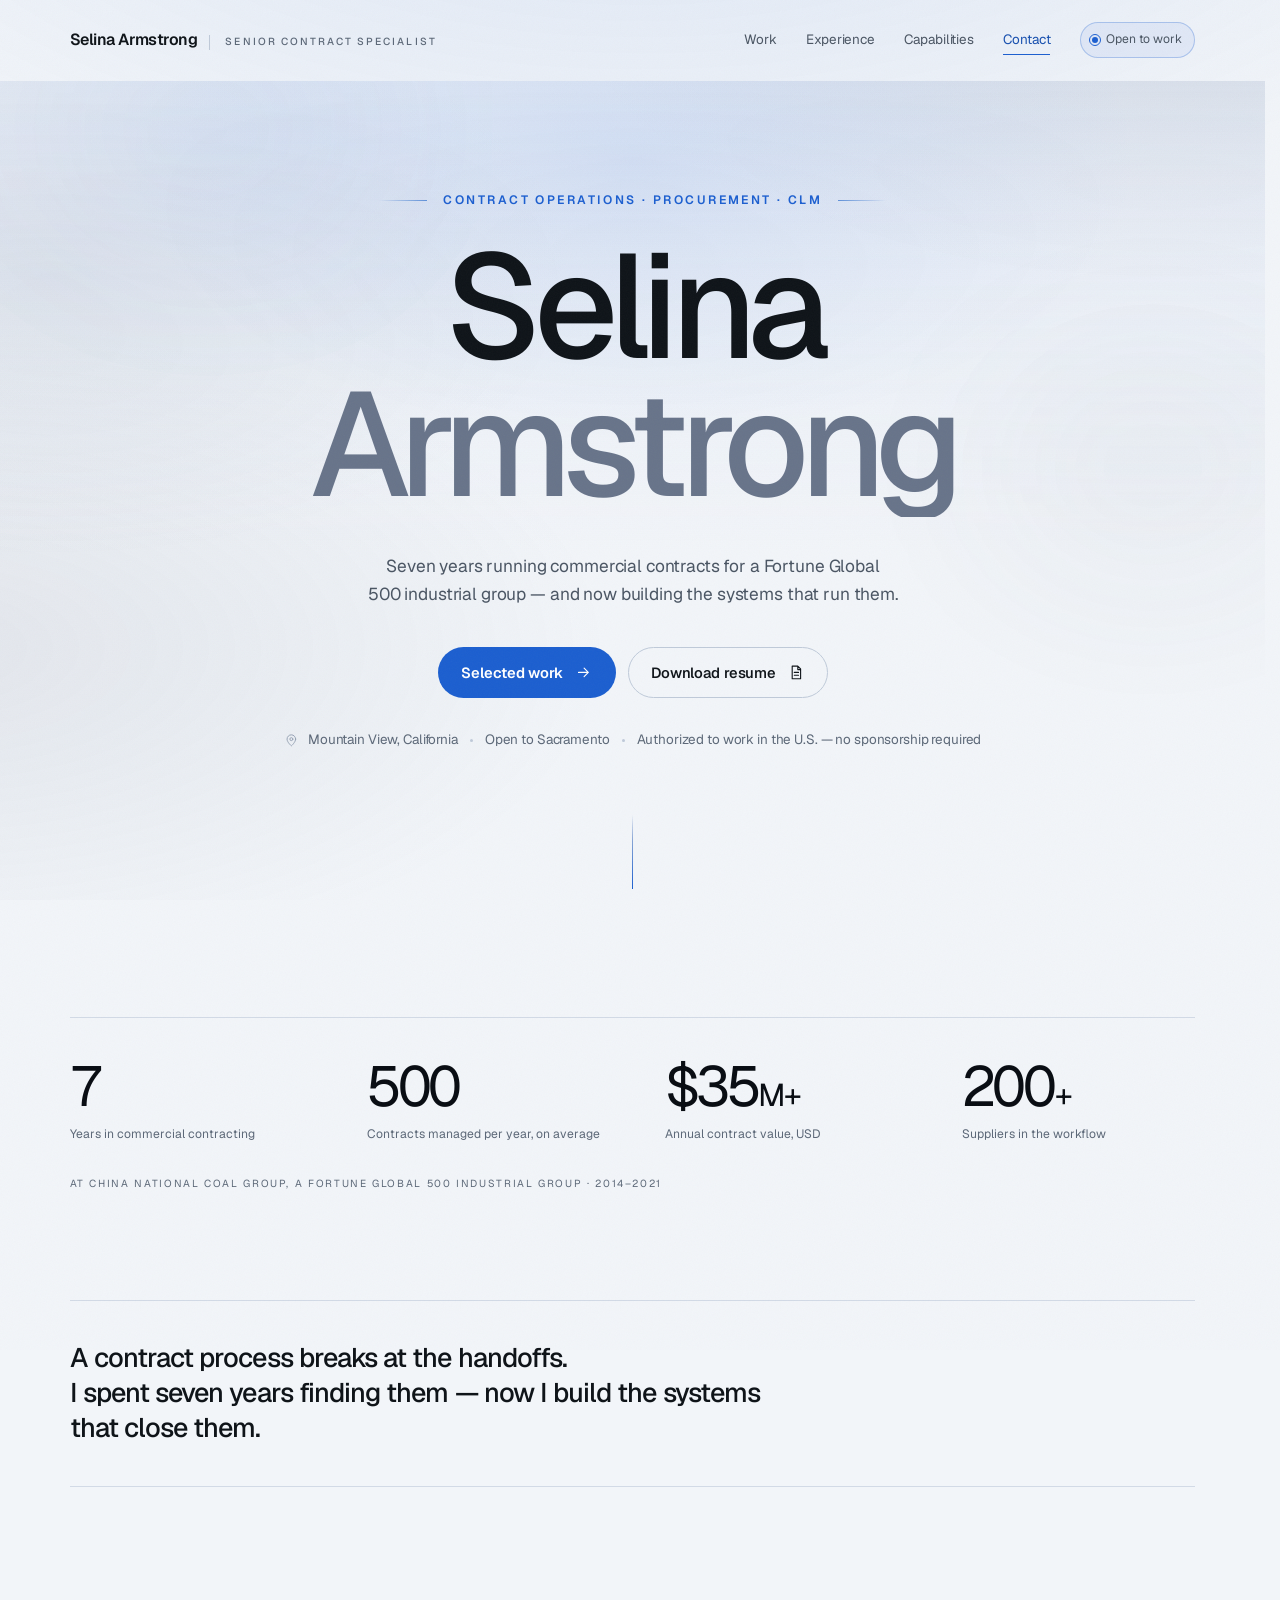
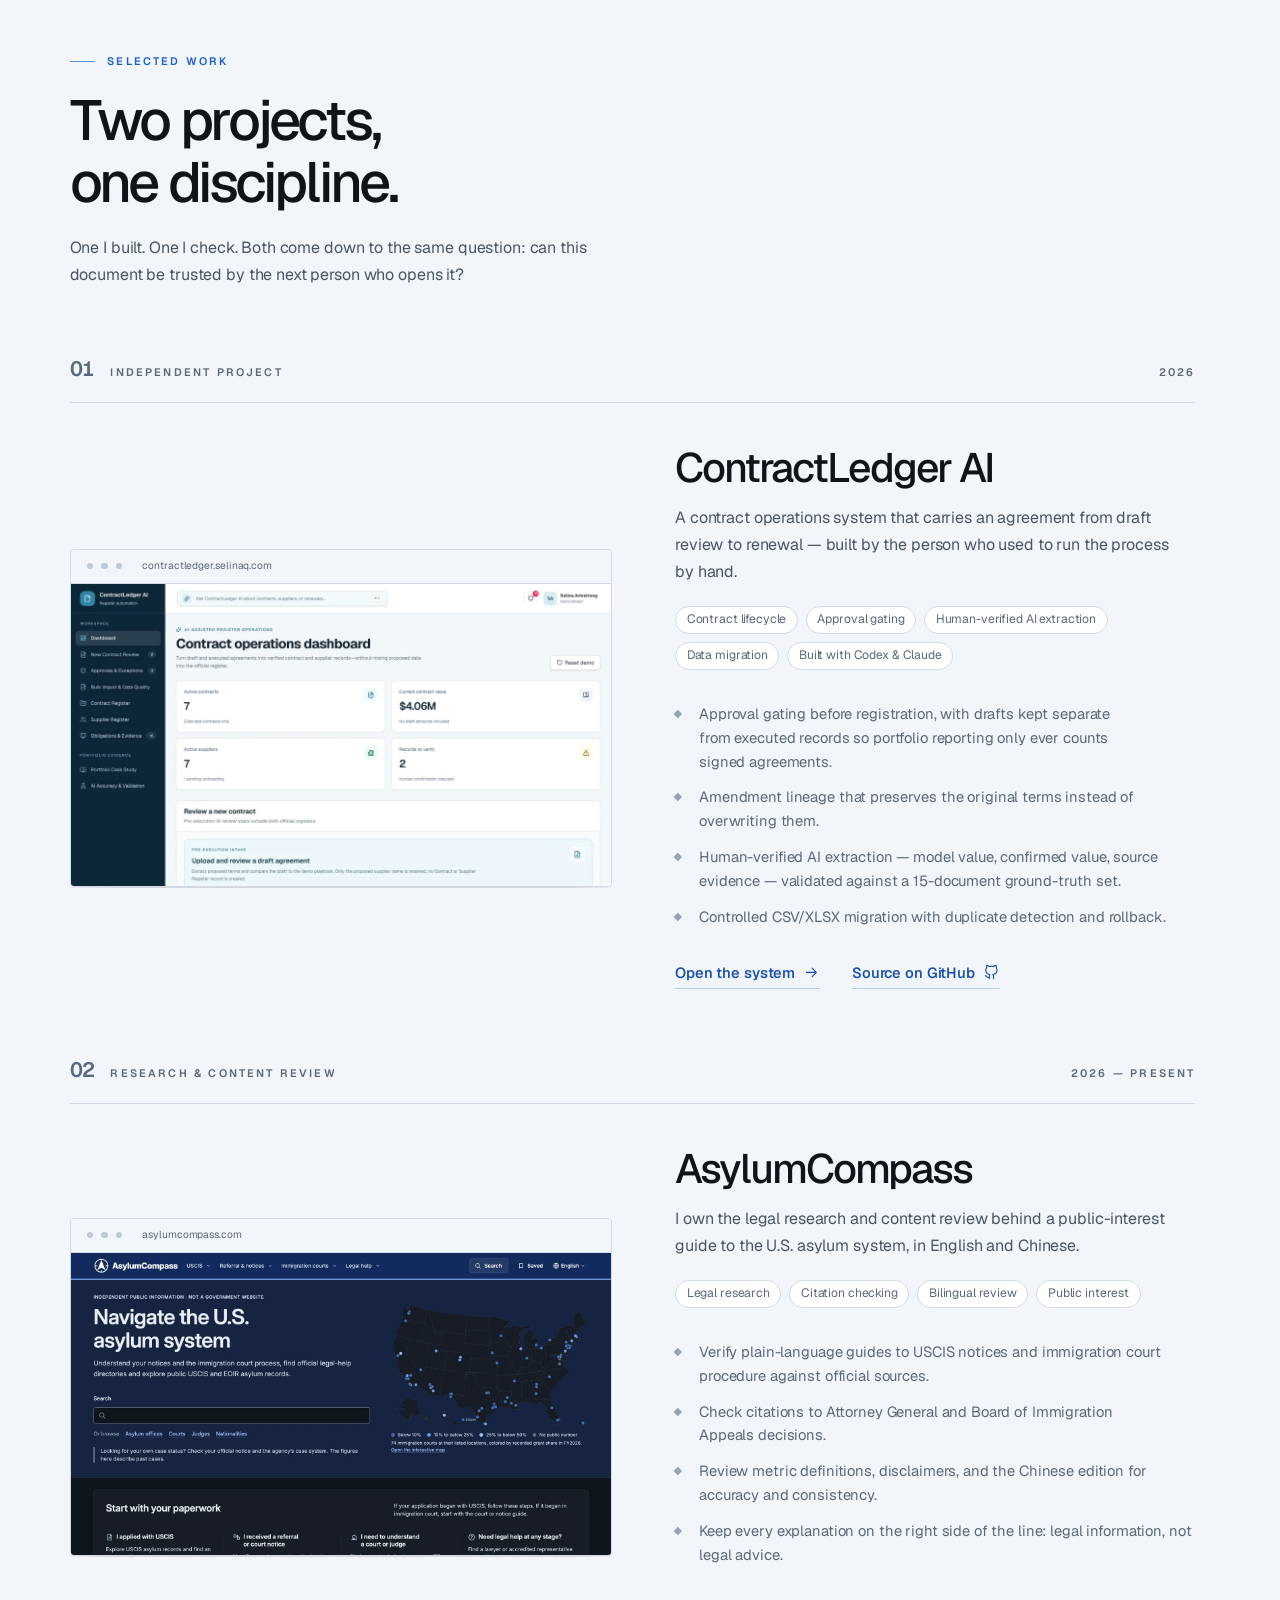
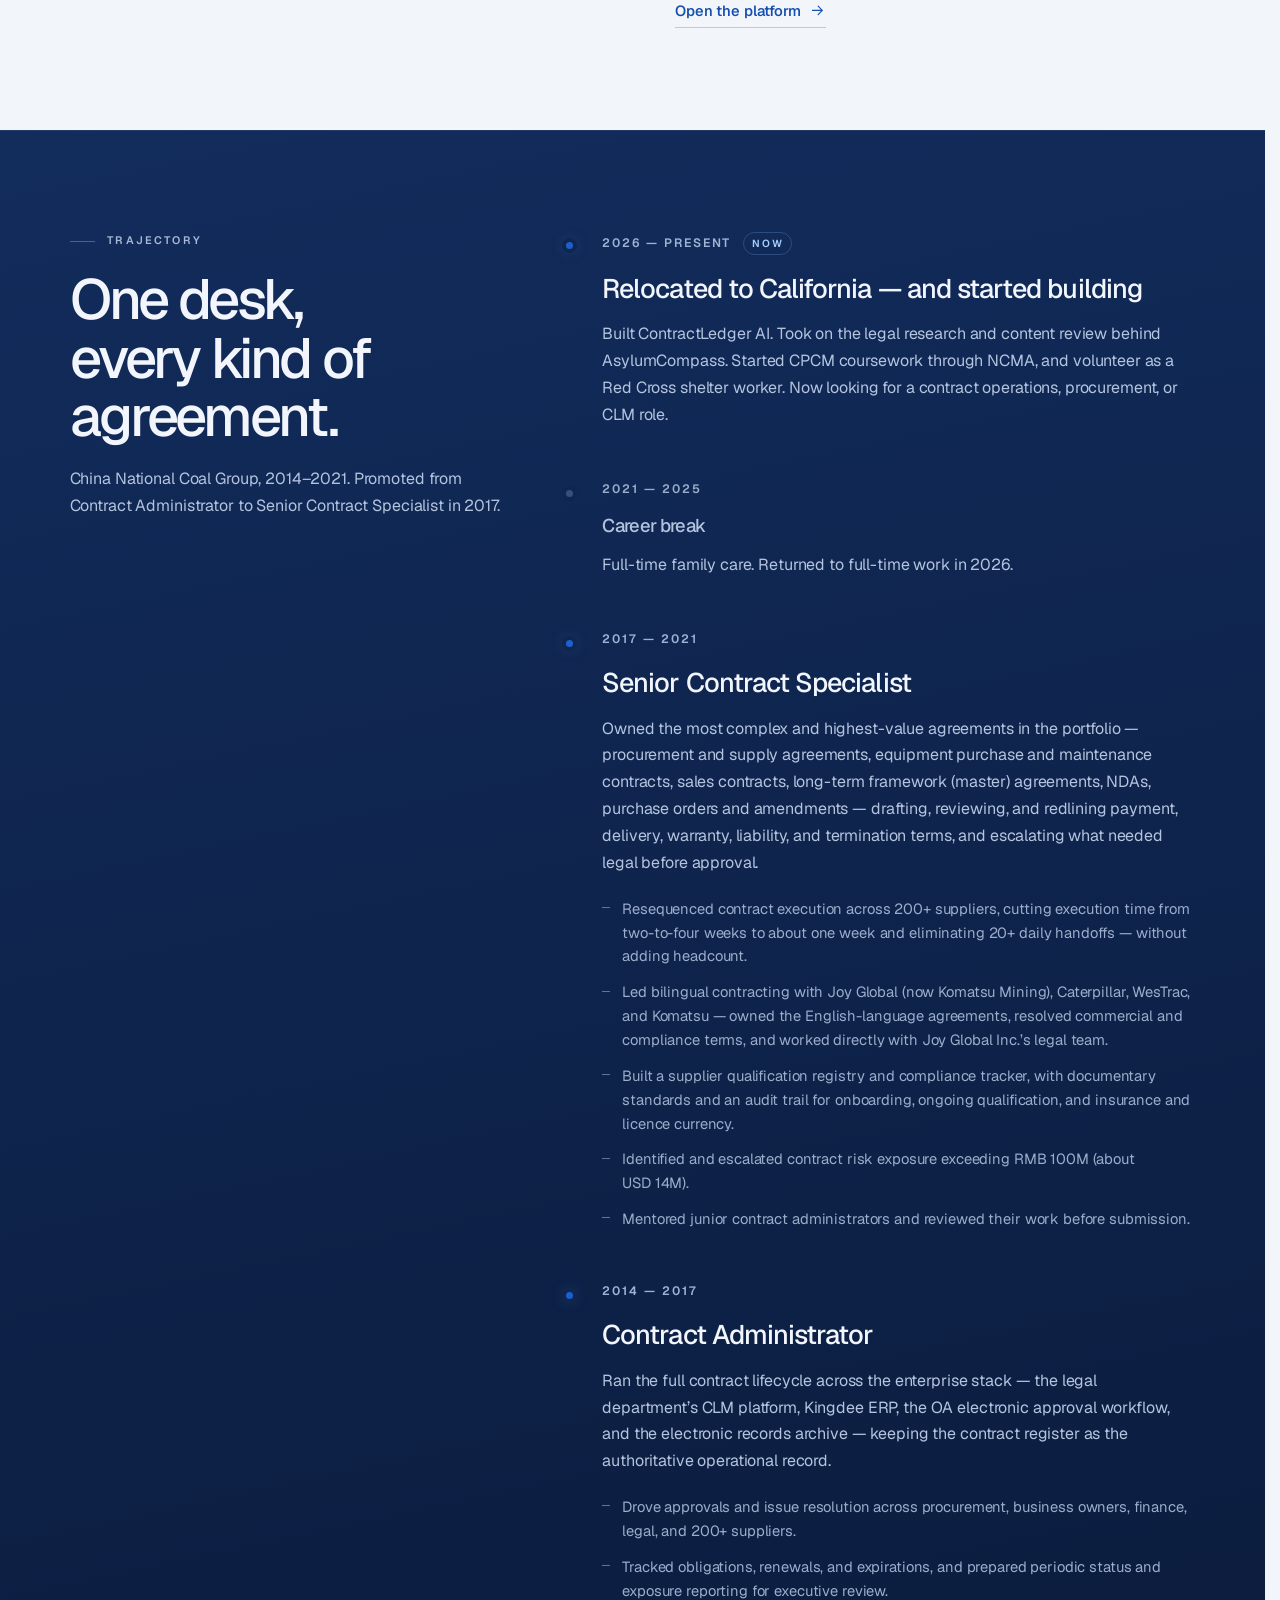
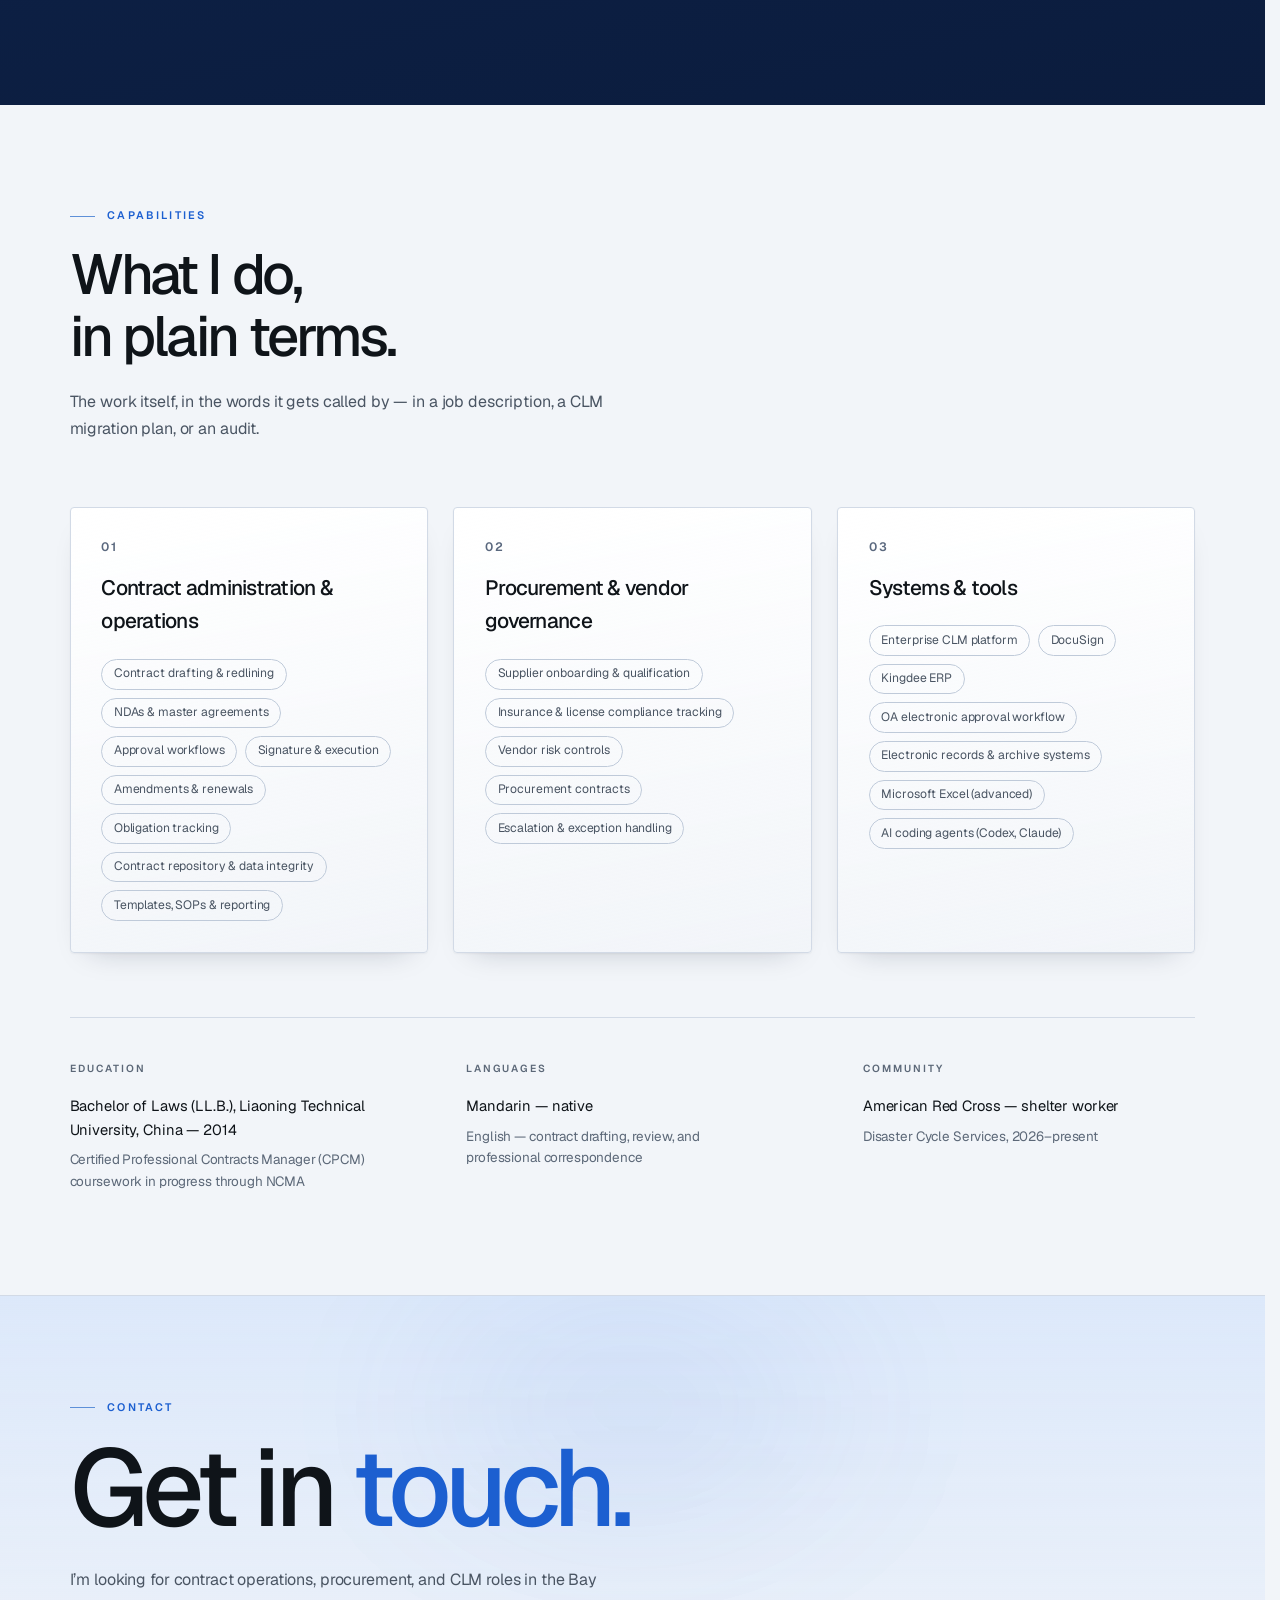
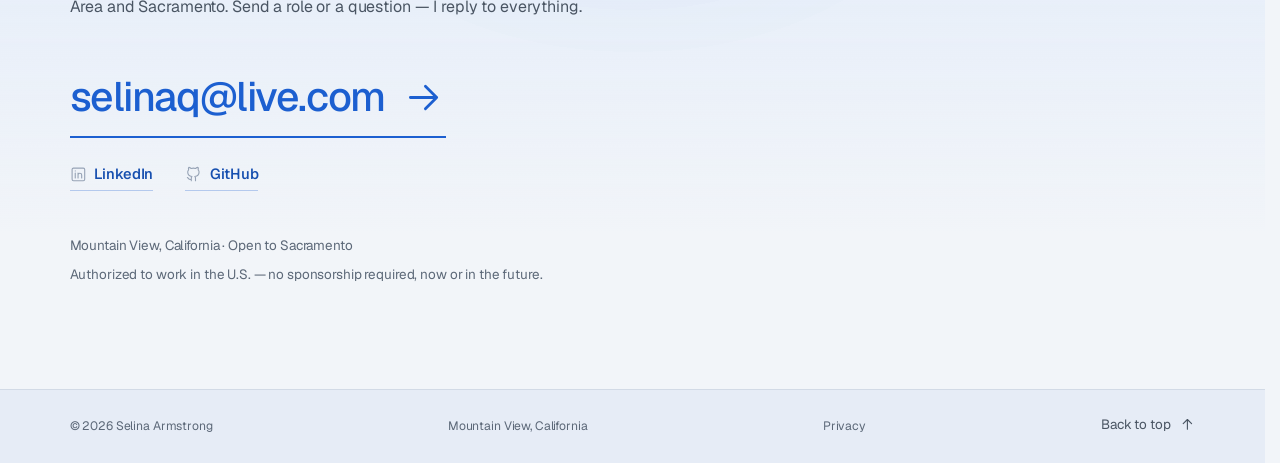
==== commit 240a725b: "Design the page as one system: alignment, measure, links, spacing Alignment. The page had three cent" ====
--- a/public/index.html
+++ b/public/index.html
@@ -115,8 +115,8 @@
     <section class="metrics" aria-label="Scale of contract portfolio managed">
       <dl class="shell metrics-grid">
         <div class="reveal" style="--i:0"><dt>Years in commercial contracting</dt><dd><span data-count="7"  data-dur="900">7</span></dd></div>
-        <div class="reveal" style="--i:1"><dt>Contracts managed per year</dt><dd><span class="pre">~</span><span data-count="500" data-dur="1200">500</span></dd></div>
-        <div class="reveal" style="--i:2"><dt>Annual contract value, USD</dt><dd><span class="pre">$</span><span data-count="35" data-dur="1000">35</span><span class="suf">M+</span></dd></div>
+        <div class="reveal" style="--i:1"><dt>Contracts managed per year, on average</dt><dd><span data-count="500" data-dur="1200">500</span></dd></div>
+        <div class="reveal" style="--i:2"><dt>Annual contract value, USD</dt><dd>$<span data-count="35" data-dur="1000">35</span><span class="suf">M+</span></dd></div>
         <div class="reveal" style="--i:3"><dt>Suppliers in the workflow</dt><dd><span data-count="200" data-dur="1100">200</span><span class="suf">+</span></dd></div>
       </dl>
       <p class="shell metrics-note reveal">At China National Coal Group, a Fortune Global 500 industrial group · 2014–2021</p>
@@ -166,8 +166,8 @@
               <li>Controlled CSV/XLSX migration with duplicate detection and rollback.</li>
             </ul>
             <div class="case-links step" style="--k:4">
-              <a href="https://contractledger.selinaq.com/" target="_blank" rel="noopener">Open the system<svg class="icon" aria-hidden="true"><use href="#i-arrow"/></svg></a>
-              <a href="https://github.com/SelinaArmstrong/contractledger-ai" target="_blank" rel="noopener">Source on GitHub<svg class="icon" aria-hidden="true"><use href="#i-github"/></svg></a>
+              <a class="link-lead" href="https://contractledger.selinaq.com/" target="_blank" rel="noopener">Open the system<svg class="icon" aria-hidden="true"><use href="#i-arrow"/></svg></a>
+              <a class="link-lead" href="https://github.com/SelinaArmstrong/contractledger-ai" target="_blank" rel="noopener">Source on GitHub<svg class="icon" aria-hidden="true"><use href="#i-github"/></svg></a>
             </div>
           </div>
           </div>
@@ -201,7 +201,7 @@
               <li>Keep every explanation on the right side of the line: legal information, not legal advice.</li>
             </ul>
             <div class="case-links step" style="--k:4">
-              <a href="https://asylumcompass.com/" target="_blank" rel="noopener">Open the platform<svg class="icon" aria-hidden="true"><use href="#i-arrow"/></svg></a>
+              <a class="link-lead" href="https://asylumcompass.com/" target="_blank" rel="noopener">Open the platform<svg class="icon" aria-hidden="true"><use href="#i-arrow"/></svg></a>
             </div>
           </div>
           </div>
@@ -314,10 +314,10 @@
             <svg class="icon" aria-hidden="true"><use href="#i-arrow"/></svg>
           </a>
           <div class="profiles">
-            <a class="c-link" href="https://www.linkedin.com/in/selinaarmstrong" target="_blank" rel="noopener">
+            <a class="c-link link-lead" href="https://www.linkedin.com/in/selinaarmstrong" target="_blank" rel="noopener">
               <svg class="icon" aria-hidden="true"><use href="#i-linkedin"/></svg><span>LinkedIn</span>
             </a>
-            <a class="c-link" href="https://github.com/SelinaArmstrong" target="_blank" rel="noopener">
+            <a class="c-link link-lead" href="https://github.com/SelinaArmstrong" target="_blank" rel="noopener">
               <svg class="icon" aria-hidden="true"><use href="#i-github"/></svg><span>GitHub</span>
             </a>
           </div>
@@ -333,7 +333,7 @@
       <span>© 2026 Selina Armstrong</span>
       <span class="colophon">Mountain View, California</span>
       <a href="/privacy/">Privacy</a>
-      <a class="to-top" href="#top">Back to top<svg class="icon up" aria-hidden="true"><use href="#i-arrow"/></svg></a>
+      <a class="to-top link-quiet" href="#top">Back to top<svg class="icon up" aria-hidden="true"><use href="#i-arrow"/></svg></a>
     </div>
   </footer>
 </body>
--- a/public/styles.css
+++ b/public/styles.css
@@ -96,7 +96,7 @@
   --t-2xs:     .76rem;
   --t-label:   .68rem;                          /* tracked uppercase labels */
   --t-micro:   .64rem;
-  --t-suffix:  .42em;     /* rides the metric figure, not the ramp */
+  --t-suffix:  .56em;     /* rides the metric figure, not the ramp */
 
   --lh-flat:    1;
   --lh-display: .88;
@@ -133,6 +133,12 @@
   --gap-col:  clamp(2rem, 5vw, 5rem);        /* two-column gutter */
   --gap-card: clamp(1rem, 2vw, 1.6rem);      /* card to card */
   --pad-card: clamp(1.4rem, 2.4vw, 2rem);
+
+  /* measure — how far a line of text is allowed to run. Three widths,
+     chosen so no column exceeds about 75 characters at its own size. */
+  --measure-sm: 34rem;    /* secondary prose, captions */
+  --measure:    40rem;    /* body prose */
+  --measure-lg: 46rem;    /* ledes and statements, which run larger */
 
   /* ── geometry & motion ── */
   --e:  cubic-bezier(.16, 1, .3, 1);
@@ -184,10 +190,10 @@
 }
 
 *, *::before, *::after { box-sizing: border-box; }
-html { scroll-behavior: smooth; scroll-padding-top: 5.5rem; -webkit-text-size-adjust: 100%; }
+html { scroll-behavior: smooth; scroll-padding-top: calc(var(--head-h) + var(--s-2)); -webkit-text-size-adjust: 100%; }
 html { scrollbar-color: var(--line-2) transparent; scrollbar-gutter: stable; }
 body {
-  margin: 0; color: var(--text); background: var(--bg);
+  margin: 0; color: var(--text); background: var(--bg); font-weight: var(--w-regular);
   font: 1rem/1.62 var(--body); letter-spacing: var(--tr-body);
   -webkit-font-smoothing: antialiased; -moz-osx-font-smoothing: grayscale;
   overflow-x: hidden;
@@ -257,7 +263,7 @@
   animation: drift-b 32s ease-in-out infinite alternate;
 }
 .aura-c {
-  width: 54rem; height: 30rem; left: 50%; top: -8rem; margin-left: -27rem;
+  width: 54rem; height: 30rem; left: 50%; top: -8rem; translate: -50% 0;
   background: radial-gradient(closest-side, rgb(var(--hl-rgb) / .14), transparent 70%);
   animation: drift-a 30s ease-in-out infinite alternate;
 }
@@ -323,7 +329,7 @@
 .identity:hover .role { color: var(--text-2); }
 .primary-nav { display: flex; align-items: center; gap: clamp(1.3rem, 2.3vw, 2.3rem); font-size: var(--t-xs); }
 .primary-nav a { color: var(--text-2); transition: color .3s; }
-.primary-nav a span { position: relative; display: inline-block; padding-block: .3rem; }
+.primary-nav a span { position: relative; display: inline-block; padding-block: var(--s-1); }
 .primary-nav a span::after {
   content: ""; position: absolute; left: 0; bottom: 0; width: 100%; height: 1px;
   background: var(--hl); transform: scaleX(0); transform-origin: 100% 50%;
@@ -333,7 +339,7 @@
 .primary-nav a:hover span::after, .primary-nav a.is-active span::after { transform: scaleX(1); transform-origin: 0 50%; }
 .primary-nav a.is-active { color: var(--hl-lt); }
 .status-pill {
-  display: inline-flex; align-items: center; gap: .5rem; padding: .42rem .8rem .42rem .68rem;
+  display: inline-flex; align-items: center; gap: var(--s-2); padding: .42rem .8rem .42rem .68rem;
   border: 1px solid var(--hl-dim); background: rgb(var(--hl-rgb) / .06);
   border-radius: var(--r-pill); font-size: var(--t-2xs); color: var(--text-2);
 }
@@ -348,11 +354,6 @@
 
 /* ─────────────────────────────  HERO  ─────────────────────────────── */
 .hero { position: relative; isolation: isolate; padding-top: clamp(3.4rem, 8vw, 7rem); }
-/* with no band below it, the hero plane has to reach the metrics itself */
-.hero::after {
-  content: ""; position: absolute; left: 0; right: 0; bottom: 0; height: 1px;
-  background: linear-gradient(90deg, rgb(var(--bg-rgb) / 0), var(--line) 22%, var(--line) 78%, rgb(var(--bg-rgb) / 0));
-}
 /* Its own plane: a wash that is lit from above and behind the name, so
    the first screen has depth instead of one flat tone. */
 .hero::before {
@@ -365,7 +366,7 @@
 }
 .hero-copy { position: relative; z-index: 2; text-align: center; will-change: transform; }
 .kicker {
-  display: inline-flex; align-items: center; gap: 1rem; color: var(--hl);
+  display: inline-flex; align-items: center; gap: var(--s-4); color: var(--hl);
   font-size: var(--t-2xs); font-weight: var(--w-semi); letter-spacing: var(--tr-label); text-transform: uppercase;
 }
 .kicker::before, .kicker::after { content: ""; width: clamp(1.4rem, 4vw, 3rem); height: 1px; background: linear-gradient(90deg, transparent, var(--hl-dk)); }
@@ -391,13 +392,13 @@
 }
 .display .muted { color: var(--display-2); }
 .lede {
-  max-width: 40rem; margin: clamp(1.5rem, 3vw, 2.2rem) auto 0;
+  max-width: var(--measure); margin: clamp(1.5rem, 3vw, 2.2rem) auto 0;
   color: var(--text-2); font-size: var(--t-lead); line-height: var(--lh-body);
   letter-spacing: var(--tr-body); text-wrap: balance;
 }
-.actions { display: flex; justify-content: center; flex-wrap: wrap; gap: .75rem; margin-top: clamp(1.8rem, 3vw, 2.5rem); }
+.actions { display: flex; justify-content: center; flex-wrap: wrap; gap: var(--s-3); margin-top: clamp(1.8rem, 3vw, 2.5rem); }
 .btn {
-  position: relative; overflow: hidden; display: inline-flex; align-items: center; gap: .6rem;
+  position: relative; overflow: hidden; display: inline-flex; align-items: center; gap: var(--s-3);
   min-height: 3rem; padding: .8rem 1.4rem; border-radius: var(--r-pill); font-size: var(--t-sm); font-weight: var(--w-strong);
   border: 1px solid transparent; transform: translate3d(var(--mx, 0), var(--my, 0), 0);
   transition: transform .5s var(--e), background .35s, border-color .35s, color .35s;
@@ -411,14 +412,14 @@
 .btn-ghost { border-color: var(--line-2); color: var(--text); }
 .btn-ghost:hover { border-color: var(--hl); color: var(--hl-lt); }
 .hero-meta {
-  display: flex; justify-content: center; align-items: center; flex-wrap: wrap; gap: .35rem .7rem;
+  display: flex; justify-content: center; align-items: center; flex-wrap: wrap; gap: var(--s-2) var(--s-3);
   margin-top: clamp(1.4rem, 2.4vw, 2rem); color: var(--text-3); font-size: var(--t-xs);
 }
 .hero-meta .icon { width: .92rem; height: .92rem; color: var(--ac-dk); margin-right: -.2rem; }
-.hero-meta .where { display: inline-flex; align-items: center; gap: .5rem .7rem; }
+.hero-meta .where { display: inline-flex; align-items: center; gap: var(--s-2) var(--s-3); }
 .hero-meta .dot { width: 3px; height: 3px; border-radius: 50%; background: var(--line-2); flex: none; }
 @media (max-width: 900px) {
-  .hero-meta { flex-direction: column; gap: .4rem; }
+  .hero-meta { flex-direction: column; gap: var(--s-2); }
   .hero-meta .sep { display: none; }
 }
 /* No instruction, just a line that points and a light that falls down it.
@@ -445,7 +446,7 @@
 .metrics-grid {
   display: grid; grid-template-columns: repeat(4, 1fr);
   gap: var(--gap-card) var(--gap-col);
-  padding-block: var(--s-8); border-block: 1px solid var(--line);
+  padding-block: var(--s-8) 0; border-top: 1px solid var(--line);
 }
 /* markup is dt-then-dd (as the spec requires); column-reverse puts the figure on top */
 .metrics-grid > div { display: flex; flex-direction: column-reverse; justify-content: flex-end; }
@@ -454,11 +455,15 @@
   letter-spacing: var(--tr-display); font-variant-numeric: lining-nums tabular-nums;
   color: var(--text-hi);
 }
-.metrics dd .pre { color: inherit; font-weight: inherit; }
-.metrics dd .suf { font-size: var(--t-suffix); color: var(--text-3); letter-spacing: normal; vertical-align: .5em; margin-left: .08em; font-weight: var(--w-regular); }
+/* The qualifier belongs to the figure, so it sits on the same baseline in
+   the same ink — raised grey superscripts read as a footnote, not a number. */
+.metrics dd .suf {
+  font-size: var(--t-suffix); color: inherit; font-weight: var(--w-light);
+  letter-spacing: var(--tr-display); margin-left: .04em;
+}
 .metrics dt { margin-top: var(--s-3); color: var(--text-3); font-size: var(--t-2xs); line-height: var(--lh-label); letter-spacing: normal; }
 .metrics-note {
-  margin-top: var(--s-4); color: var(--text-3);
+  margin-top: var(--s-7); color: var(--text-3);
   font-size: var(--t-micro); letter-spacing: var(--tr-label-sm); text-transform: uppercase;
 }
 
@@ -466,10 +471,9 @@
 /* ─────────────────────────────  THESIS  ──────────────────────────── */
 /* One line between the numbers and the work: what the numbers were for. */
 .thesis { padding-block: var(--sec-y-sm); }
-.thesis .shell { display: grid; justify-items: center; }
+.thesis .shell { border-block: 1px solid var(--line); }
 .thesis p {
-  max-width: 46rem; padding-block: var(--s-7); text-align: center;
-  border-block: 1px solid var(--line);
+  max-width: var(--measure-lg); padding-block: var(--s-8);
   font-size: var(--t-4); line-height: var(--lh-snug);
   letter-spacing: var(--tr-4); font-weight: var(--w-medium);
   text-wrap: balance;
@@ -477,28 +481,28 @@
 
 /* ─────────────────────────────  SECTIONS  ─────────────────────────── */
 .section { position: relative; padding-block: var(--sec-y); }
-.eyebrow { display: flex; align-items: center; gap: .7rem; color: var(--hl); font-size: var(--t-label); font-weight: var(--w-semi); letter-spacing: var(--tr-label); text-transform: uppercase; }
+.eyebrow { display: flex; align-items: center; gap: var(--s-3); color: var(--hl); font-size: var(--t-label); font-weight: var(--w-semi); letter-spacing: var(--tr-label); text-transform: uppercase; }
 .eyebrow i {
   width: 1.6rem; height: 1px; background: var(--hl-dk);
   transform-origin: 0 50%; transition: transform .8s var(--e) .1s;
 }
 .js .reveal .eyebrow i, .js .eyebrow.reveal i { transform: scaleX(0); }
 .js .reveal.in .eyebrow i, .js .eyebrow.reveal.in i { transform: scaleX(1); }
-.eyebrow.sm { color: var(--text-3); font-size: var(--t-micro); letter-spacing: var(--tr-label); margin-bottom: .85rem; }
+.eyebrow.sm { color: var(--text-3); font-size: var(--t-micro); letter-spacing: var(--tr-label); margin-bottom: var(--s-4); }
 .sec-head { margin-bottom: var(--gap-head); }
 .sec-head h2, .exp-head h2 {
-  margin-top: 1.1rem; font-size: var(--t-2); line-height: var(--lh-tight);
+  margin-top: var(--s-5); font-size: var(--t-2); line-height: var(--lh-tight);
   letter-spacing: var(--tr-2); font-weight: var(--w-medium); text-wrap: balance;
 }
-.sec-sub { margin-top: 1.2rem; max-width: 34rem; color: var(--text-2); line-height: var(--lh-relaxed); font-size: var(--t-body); }
+.sec-sub { margin-top: var(--s-5); max-width: var(--measure-sm); color: var(--text-2); line-height: var(--lh-relaxed); font-size: var(--t-body); }
 
 /* ─────────────────────────────  CASES  ────────────────────────────── */
 /* Each project opens with an index row — number, kind, year — so the two
    read as entries in a set rather than as two stacked blocks. */
 .case + .case { margin-top: var(--sec-y-sm); }
 .case-head {
-  display: grid; grid-template-columns: auto 1fr auto; align-items: baseline; gap: 1rem;
-  padding-bottom: .85rem; border-bottom: 1px solid var(--line);
+  display: grid; grid-template-columns: auto 1fr auto; align-items: baseline; gap: var(--s-4);
+  padding-bottom: var(--s-4); border-bottom: 1px solid var(--line);
   margin-bottom: var(--gap-row);
 }
 .case-no {
@@ -511,7 +515,7 @@
 .case-year { justify-self: end; }
 .case-grid { display: grid; grid-template-columns: 1.02fr .98fr; align-items: center; gap: var(--gap-col); }
 .case:nth-child(even) .case-grid .case-media { order: 2; }
-.case-tags { display: flex; flex-wrap: wrap; gap: .4rem; margin-top: 1.2rem; }
+.case-tags { display: flex; flex-wrap: wrap; gap: var(--s-2); margin-top: var(--s-5); }
 .case-tags li {
   padding: .32rem .66rem; border: 1px solid var(--line); border-radius: var(--r-pill);
   background: var(--bg-2); color: var(--text-3); font-size: var(--t-2xs); line-height: var(--lh-snug);
@@ -573,35 +577,43 @@
 }
 .case-media:hover::before { opacity: 1; }
 .case-media figcaption {
-  position: absolute; inset: auto 0 0; z-index: 3; display: flex; justify-content: space-between; gap: 1rem;
+  position: absolute; inset: auto 0 0; z-index: 3; display: flex; justify-content: space-between; gap: var(--s-4);
   padding: 2.5rem .95rem .8rem; color: var(--text-3); font-size: var(--t-micro); letter-spacing: var(--tr-label-sm); text-transform: uppercase;
   background: linear-gradient(transparent, rgb(var(--bg-rgb) / .88) 55%);
 }
 .case-body h3 { margin: 0 0 1rem; font-size: var(--t-3); line-height: var(--lh-tight); letter-spacing: var(--tr-2); font-weight: var(--w-medium); }
-.case-lede { color: var(--text-2); line-height: var(--lh-relaxed); max-width: 32rem; }
-.case-points { margin-top: 1.6rem; display: grid; gap: .72rem; }
+.case-lede { color: var(--text-2); line-height: var(--lh-relaxed); max-width: var(--measure-sm); }
+.case-points { margin-top: var(--s-7); display: grid; gap: var(--s-3); }
 .case-points li {
-  position: relative; padding-left: 1.35rem; color: var(--text-3); font-size: var(--t-sm); line-height: var(--lh-body);
+  position: relative; padding-left: var(--s-6); color: var(--text-3); font-size: var(--t-sm); line-height: var(--lh-body);
 }
 .case-points li::before {
   content: ""; position: absolute; left: 0; top: .62em; width: .35rem; height: .35rem;
   background: var(--ac-dk); transform: rotate(45deg);
 }
-.case-links { display: flex; flex-wrap: wrap; gap: .8rem 1.8rem; margin-top: 1.9rem; }
-.case-links a {
-  position: relative; display: inline-flex; align-items: center; gap: .55rem;
-  padding-bottom: .4rem; font-size: var(--t-sm); font-weight: var(--w-strong);
-  color: var(--hl-lt); border-bottom: 1px solid var(--hl-dim); transition: color .4s;
-}
-.case-links a::after, .c-link::after {
+.case-links { display: flex; flex-wrap: wrap; gap: var(--s-4) var(--s-7); margin-top: var(--s-7); }
+/* ── links ──  two roles and one mechanic. A lead link is azure and
+   underlined; a quiet link is body grey and earns its underline on
+   hover. Both grow the rule from the left and nudge their icon. */
+.link-lead, .link-quiet {
+  position: relative; display: inline-flex; align-items: center; gap: var(--s-2);
+  padding-bottom: var(--s-1); transition: color .35s;
+}
+.link-lead  { color: var(--hl-lt); font-size: var(--t-sm); font-weight: var(--w-strong);
+              border-bottom: 1px solid var(--hl-dim); }
+.link-quiet { color: var(--text-2); font-size: var(--t-xs); }
+.link-lead::after, .link-quiet::after {
   content: ""; position: absolute; left: 0; bottom: -1px; width: 100%; height: 1px;
-  background: var(--hl); transform: scaleX(0); transform-origin: 100% 50%;
+  background: currentColor; transform: scaleX(0); transform-origin: 100% 50%;
   transition: transform .5s var(--e);
 }
-.case-links a:hover::after, .c-link:hover::after { transform: scaleX(1); transform-origin: 0 50%; }
-.case-links a:hover { color: var(--hl-hi); }
-.case-links .icon { transition: transform .45s var(--e); }
-.case-links a:hover .icon { transform: translateX(3px); }
+.link-lead:hover::after, .link-quiet:hover::after { transform: scaleX(1); transform-origin: 0 50%; }
+.link-lead:hover  { color: var(--hl-hi); }
+.link-quiet:hover { color: var(--hl); }
+.link-lead .icon, .link-quiet .icon { transition: transform .45s var(--e); }
+.link-lead:hover .icon, .link-quiet:hover .icon { transform: translateX(3px); }
+
+
 
 /* ─────────────────────────────  EXPERIENCE  ───────────────────────── */
 /* The one inverted plane: it anchors the middle of a light page and gives
@@ -649,7 +661,7 @@
   background: var(--hl); box-shadow: 0 0 0 4px var(--bg-1), 0 0 14px rgb(var(--hl-rgb) / .5);
 }
 .rail > li.muted-item::before { background: var(--line-2); box-shadow: 0 0 0 4px var(--bg-1); }
-.yr { display: flex; align-items: center; gap: .7rem; color: var(--text-3); font-size: var(--t-2xs); font-weight: var(--w-semi); letter-spacing: var(--tr-label-sm); text-transform: uppercase; }
+.yr { display: flex; align-items: center; gap: var(--s-3); color: var(--text-3); font-size: var(--t-2xs); font-weight: var(--w-semi); letter-spacing: var(--tr-label-sm); text-transform: uppercase; }
 .rail > li:not(.muted-item) .yr { color: var(--ac); }
 .now {
   padding: .14rem .5rem; border: 1px solid var(--hl-dim); border-radius: var(--r-pill);
@@ -657,10 +669,10 @@
 }
 .rail h3 { margin: .7rem 0 .7rem; font-size: var(--t-4); letter-spacing: var(--tr-4); font-weight: var(--w-medium); }
 .muted-item h3 { color: var(--text-2); font-size: var(--t-6); }
-.rail > li > p:not(.yr) { color: var(--text-2); line-height: var(--lh-relaxed); max-width: 38rem; }
+.rail > li > p:not(.yr) { color: var(--text-2); line-height: var(--lh-relaxed); max-width: var(--measure); }
 .muted-item > p:not(.yr) { color: var(--text-3); }
-.rail ul { margin-top: 1.1rem; display: grid; gap: .6rem; }
-.rail ul li { position: relative; padding-left: 1.2rem; color: var(--text-3); font-size: var(--t-sm); line-height: var(--lh-body); max-width: 40rem; }
+.rail ul { margin-top: var(--s-5); display: grid; gap: var(--s-3); }
+.rail ul li { position: relative; padding-left: var(--s-5); color: var(--text-3); font-size: var(--t-sm); line-height: var(--lh-body); max-width: var(--measure); }
 .rail ul li::before { content: ""; position: absolute; left: 0; top: .7em; width: .5rem; height: 1px; background: var(--ac-dk); }
 
 /* ─────────────────────────────  CAPABILITIES  ─────────────────────── */
@@ -682,7 +694,7 @@
 .cap:hover::after { opacity: 1; }
 .cap-no { color: var(--ac); font-size: var(--t-2xs); font-weight: var(--w-semi); letter-spacing: var(--tr-label-sm); }
 .cap h3 { margin: .8rem 0 1.3rem; font-size: var(--t-5); letter-spacing: var(--tr-4); font-weight: var(--w-medium); }
-.tags { display: flex; flex-wrap: wrap; gap: .45rem; }
+.tags { display: flex; flex-wrap: wrap; gap: var(--s-2); }
 .tags li {
   padding: .4rem .72rem; border: 1px solid var(--line-2); border-radius: var(--r-pill);
   color: var(--text-2); font-size: var(--t-2xs); line-height: var(--lh-snug); transition: border-color .35s, color .35s;
@@ -690,25 +702,25 @@
 .tags li:hover { border-color: var(--hl-dk); color: var(--hl-lt); }
 .credentials { display: grid; grid-template-columns: repeat(3, 1fr); gap: var(--gap-col); margin-top: var(--gap-head); padding-top: var(--gap-row); border-top: 1px solid var(--line); }
 .cred p { font-size: var(--t-sm); line-height: var(--lh-body); }
-.cred p + p { margin-top: .45rem; }
+.cred p + p { margin-top: var(--s-2); }
 .cred .dim { color: var(--text-3); font-size: var(--t-xs); }
 
 /* ─────────────────────────────  CONTACT  ──────────────────────────── */
 .contact {
-  position: relative; isolation: isolate; overflow: hidden; text-align: center;
+  position: relative; isolation: isolate; overflow: hidden;
   padding-block: var(--sec-y); border-top: 1px solid var(--line);
   background: var(--contact-bg);
   box-shadow: inset 0 1px 0 var(--edge);
 }
-.contact-inner { position: relative; z-index: 2; display: grid; justify-items: center; }
-.contact h2 { margin-top: 1.4rem; font-size: var(--t-1); line-height: var(--lh-display); letter-spacing: var(--tr-display); font-weight: var(--w-medium); }
+.contact-inner { position: relative; z-index: 2; }
+.contact h2 { margin-top: var(--s-6); font-size: var(--t-1); line-height: var(--lh-display); letter-spacing: var(--tr-display); font-weight: var(--w-medium); }
 .contact h2 em { font-style: normal; color: var(--hl); }
-.contact-sub { max-width: 34rem; margin-top: 1.5rem; color: var(--text-2); line-height: var(--lh-relaxed); text-wrap: balance; }
-.contact-links { display: grid; justify-items: center; gap: 1.5rem; margin-top: var(--gap-row); }
+.contact-sub { max-width: var(--measure-sm); margin-top: var(--s-6); color: var(--text-2); line-height: var(--lh-relaxed); text-wrap: balance; }
+.contact-links { display: grid; justify-items: start; gap: var(--s-6); margin-top: var(--gap-row); }
 .mailto {
-  position: relative; display: inline-flex; align-items: center; gap: .8rem;
+  position: relative; display: inline-flex; align-items: center; gap: var(--s-4);
   font-size: var(--t-3); font-weight: var(--w-medium); letter-spacing: var(--tr-4);
-  color: var(--hl); padding-bottom: .35rem; transition: color .35s;
+  color: var(--hl); padding-bottom: var(--s-2); transition: color .35s;
 }
 .mailto .icon { width: 1.1em; height: 1.1em; stroke-width: 1.5; transition: transform .45s var(--e); }
 .mailto::after {
@@ -718,27 +730,25 @@
 }
 .mailto:hover { color: var(--hl-lt); }
 .mailto:hover .icon { transform: translateX(4px); }
-.profiles { display: flex; flex-wrap: wrap; justify-content: center; gap: .6rem 1.8rem; }
-.c-link { position: relative; display: inline-flex; align-items: center; gap: .6rem; padding-bottom: .45rem; font-size: var(--t-body); border-bottom: 1px solid var(--line-2); transition: color .4s; }
-.c-link .icon { color: var(--ac-dk); transition: color .4s; }
-.c-link:hover { color: var(--hl-lt); }
+.profiles { display: flex; flex-wrap: wrap; gap: var(--s-3) var(--s-7); }
+.c-link .icon { color: var(--ac-dk); transition: color .35s; }
 .c-link:hover .icon { color: var(--hl); }
-.contact-note { max-width: 40rem; margin-top: var(--gap-row); color: var(--text-3); font-size: var(--t-xs); line-height: var(--lh-body); }
-.contact-note.tight { margin-top: .35rem; }
+.contact-note { max-width: var(--measure); margin-top: var(--gap-row); color: var(--text-3); font-size: var(--t-xs); line-height: var(--lh-body); }
+.contact-note.tight { margin-top: var(--s-2); }
 
 /* ─────────────────────────────  DOCUMENT PAGES  ───────────────────
    404 and privacy run on the same chrome as the homepage — same header,
    same field, same footer — so they read as rooms in one building
    rather than as pages someone bolted on. */
 .doc { position: relative; isolation: isolate; padding-block: var(--sec-y) var(--sec-y-sm); }
-.doc-head { max-width: 46rem; margin-bottom: var(--gap-head); }
+.doc-head { max-width: var(--measure-lg); margin-bottom: var(--gap-head); }
 .doc h1 {
   margin-top: var(--s-5);
   font-size: var(--t-2); line-height: var(--lh-tight);
   letter-spacing: var(--tr-2); font-weight: var(--w-medium); text-wrap: balance;
 }
-.doc-lede { margin-top: var(--s-5); max-width: 36rem; color: var(--text-2); font-size: var(--t-lead); line-height: var(--lh-body); }
-.doc-body { max-width: 40rem; }
+.doc-lede { margin-top: var(--s-5); max-width: var(--measure); color: var(--text-2); font-size: var(--t-lead); line-height: var(--lh-body); }
+.doc-body { max-width: var(--measure); }
 .doc-body h2 {
   margin-top: var(--s-9); padding-top: var(--s-4); border-top: 1px solid var(--line);
   font-size: var(--t-5); line-height: var(--lh-snug);
@@ -762,19 +772,15 @@
 .doc.lost .doc-lede { margin-inline: auto; }
 
 /* the pared-back masthead these pages use */
-.nav-back { display: inline-flex; align-items: center; gap: var(--s-2); font-size: var(--t-xs); color: var(--text-2); transition: color .3s; }
-.nav-back:hover { color: var(--hl); }
-.nav-back .icon { transform: rotate(180deg); transition: transform .4s var(--e); }
-.nav-back:hover .icon { transform: rotate(180deg) translateX(3px); }
+.nav-back .icon { transform: rotate(180deg); }
+.nav-back:hover .icon { transform: rotate(180deg) translateX(-3px); }
 
 /* ─────────────────────────────  FOOTER  ───────────────────────────── */
 footer { border-top: 1px solid var(--line); background: var(--bg-1); box-shadow: inset 0 1px 0 var(--edge); }
 .experience ::selection { background: var(--hl-lt); color: var(--nv-bg-b); }
-.footer-inner { display: flex; align-items: center; justify-content: space-between; gap: 1rem; padding-block: 1.5rem; color: var(--text-3); font-size: var(--t-2xs); }
+.footer-inner { display: flex; align-items: center; justify-content: space-between; gap: var(--s-4); padding-block: var(--s-6); color: var(--text-3); font-size: var(--t-2xs); }
 .colophon { color: var(--text-3); }
-.footer-inner a { display: inline-flex; align-items: center; gap: .45rem; color: var(--text-2); transition: color .35s; }
-.footer-inner a:hover { color: var(--hl-lt); }
-.footer-inner .up { transform: rotate(-90deg); transition: transform .45s var(--e); }
+.footer-inner .up { transform: rotate(-90deg); }
 .footer-inner a:hover .up { transform: rotate(-90deg) translateX(3px); }
 
 /* ───────────────────────  SCROLL-DRIVEN MOTION  ────────────────────
@@ -793,7 +799,7 @@
       from { transform: scale(1.09) translate3d(0, -1.6%, 0); }
       to   { transform: scale(1.09) translate3d(0,  1.6%, 0); }
     }
-    .thesis p {
+    .thesis .shell {
       animation: thesis-rule linear both;
       animation-timeline: view();
       animation-range: entry 10% cover 40%;
@@ -810,13 +816,13 @@
   .exp-grid { grid-template-columns: 1fr; }
   .exp-head { position: static; }
   .cap-grid { grid-template-columns: 1fr 1fr; }
-  .credentials { grid-template-columns: 1fr; gap: 1.5rem; }
+  .credentials { grid-template-columns: 1fr; gap: var(--s-6); }
 }
 @media (max-width: 860px) {
   .case-grid, .case:nth-child(even) .case-grid .case-media { grid-template-columns: 1fr; order: 0; }
   .case-media { order: 0; }
   .cap-grid { grid-template-columns: 1fr; }
-  .metrics-grid { grid-template-columns: 1fr 1fr; gap: 1.8rem 0; }
+  .metrics-grid { grid-template-columns: 1fr 1fr; gap: var(--s-7) 0; }
   .metrics-grid > div:nth-child(odd) { border-left: 0; }
 }
 @media (max-width: 760px) {
@@ -828,7 +834,7 @@
   /* ── the menu is a sheet, not a cramped drop-down ── */
   .menu-toggle:not([hidden]) {
     position: relative; z-index: 2;
-    display: inline-flex; align-items: center; gap: .62rem;
+    display: inline-flex; align-items: center; gap: var(--s-3);
     min-height: 2.6rem; padding: .5rem .9rem;
     border: 1px solid var(--line-2); border-radius: var(--r-pill);
     font-size: var(--t-xs); font-weight: var(--w-medium); color: var(--text); cursor: pointer;
@@ -865,7 +871,7 @@
   }
 
   .primary-nav > a {
-    display: flex; align-items: center; gap: 1rem;
+    display: flex; align-items: center; gap: var(--s-4);
     padding: 1.15rem .2rem; border-bottom: 1px solid var(--line);
     font-size: var(--t-4); font-weight: var(--w-medium); letter-spacing: var(--tr-4); color: var(--text);
     opacity: 0; transform: translate3d(0, 14px, 0);
@@ -894,7 +900,7 @@
   }
   .nav-open .nav-cta { opacity: 1; transform: none; }
   .nav-cta .btn { width: 100%; min-height: 3.2rem; font-size: var(--t-sm); }
-  .hero { padding-top: 2.4rem; }
+  .hero { padding-top: var(--s-8); }
   .display { font-size: var(--t-display); letter-spacing: var(--tr-display); }
   .hero-meta { font-size: var(--t-2xs); }
   .scroll-cue { margin-top: var(--s-7); }
@@ -903,12 +909,12 @@
   .case-head { grid-template-columns: auto 1fr; }
   .case-year { grid-column: 2; justify-self: end; }
   .case-kind { display: none; }
-  .footer-inner { flex-wrap: wrap; justify-content: flex-start; gap: .5rem 1.2rem; }
+  .footer-inner { flex-wrap: wrap; justify-content: flex-start; gap: var(--s-2) var(--s-5); }
   .colophon { order: 3; flex-basis: 100%; }
 }
 @media (max-width: 420px) {
   .shell { width: 90%; }
-  .btn { padding-inline: 1.05rem; font-size: var(--t-xs); }
+  .btn { padding-inline: var(--s-4); font-size: var(--t-xs); }
   .metrics dd { font-size: var(--t-3); }
 }
 
@@ -962,13 +968,12 @@
     background: none; -webkit-background-clip: border-box; background-clip: border-box;
     color: #000; -webkit-text-fill-color: #000;
   }
-  .lede, .hero-meta { margin-left: 0; margin-right: 0; max-width: none; text-align: left; justify-content: flex-start; }
+  .lede, .hero-meta { margin-left: 0; margin-right: 0; max-width: none; text-align: left; justify-content: flex-start; align-items: flex-start; }
   .kicker::before, .kicker::after, .eyebrow i { display: none; }
   .kicker, .eyebrow, .case-num span, .cap-no, .yr { color: #000; }
   .section { padding-block: 1.2rem; }
   .sec-head h2, .exp-head h2, .contact h2 { font-size: 16pt; margin-top: .4rem; }
-  .contact { text-align: left; padding-block: 1.2rem; }
-  .contact-inner { justify-items: start; }
+  .contact { padding-block: var(--s-5); }
   .contact-links { justify-content: flex-start; }
   .exp-grid, .cap-grid, .credentials, .case-grid { display: block; }
   .cap, .case + .case { border: 0; padding: 0; margin-top: .9rem; }
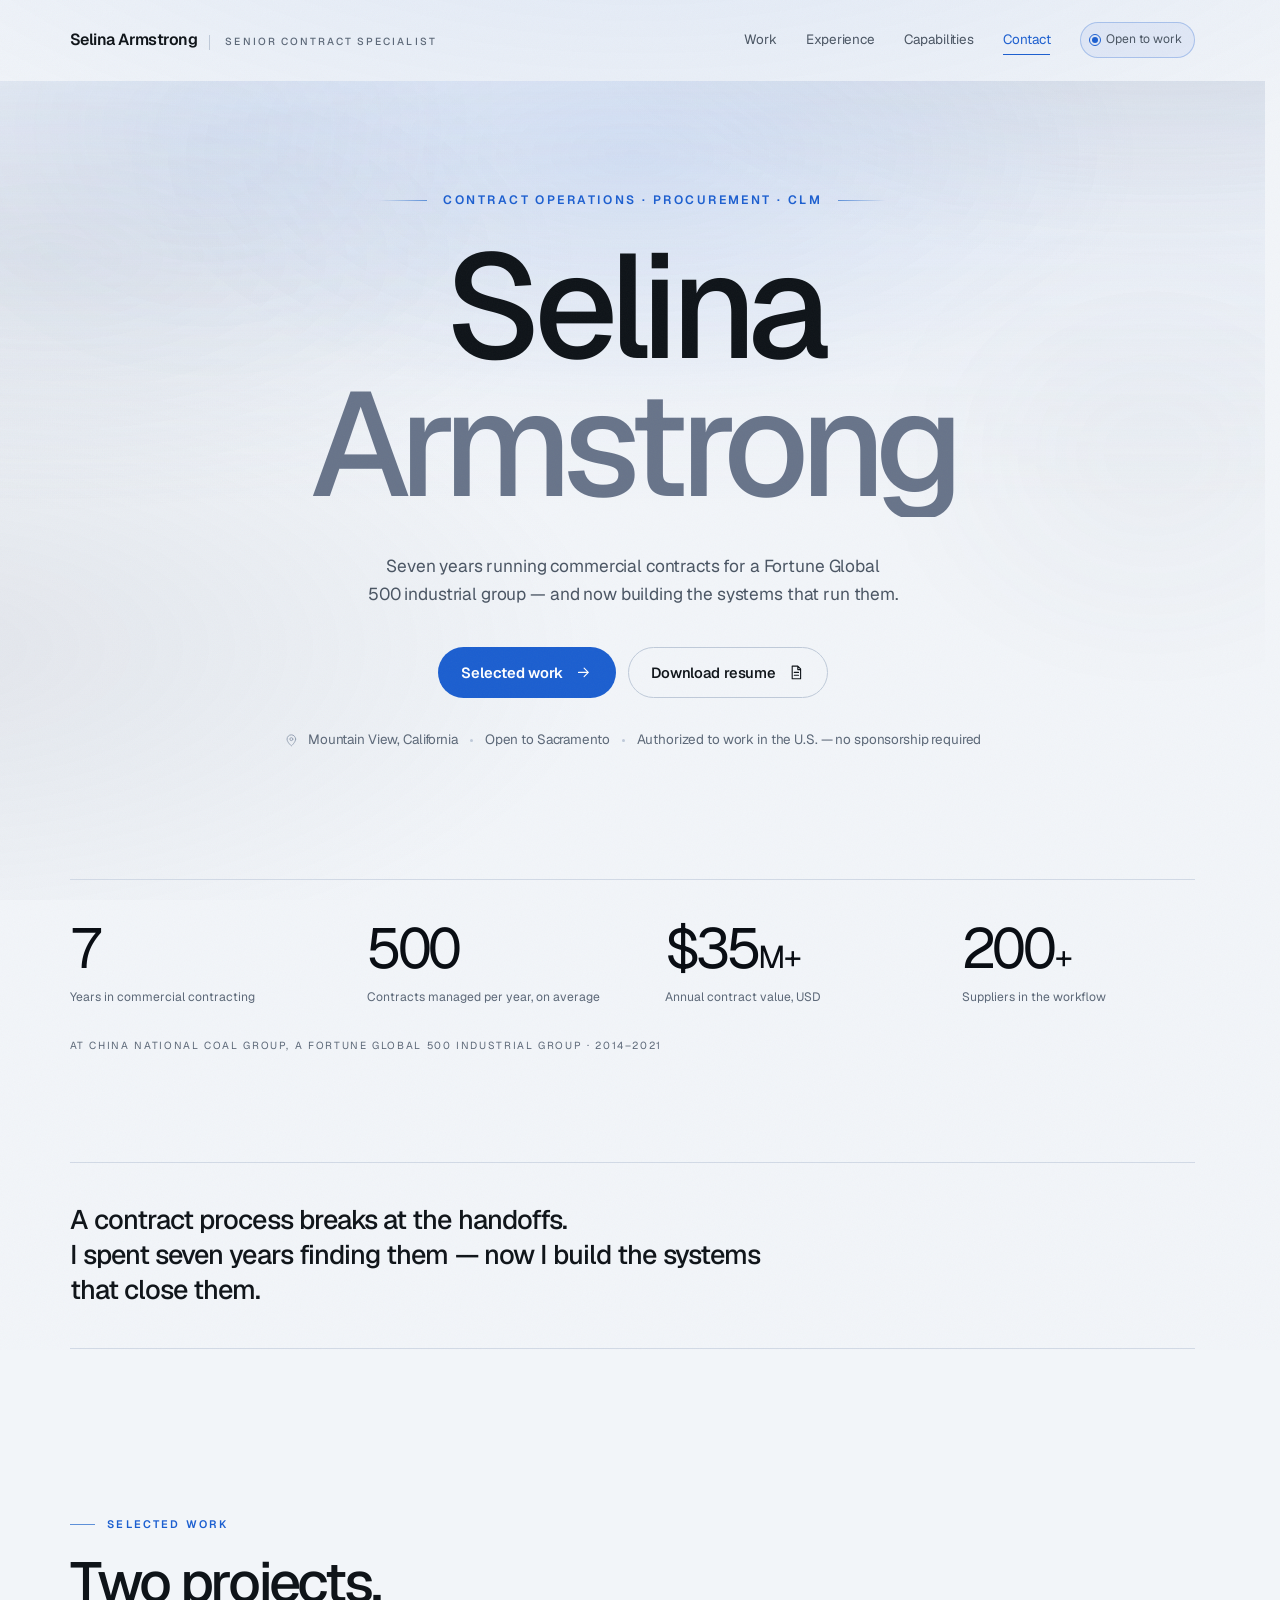
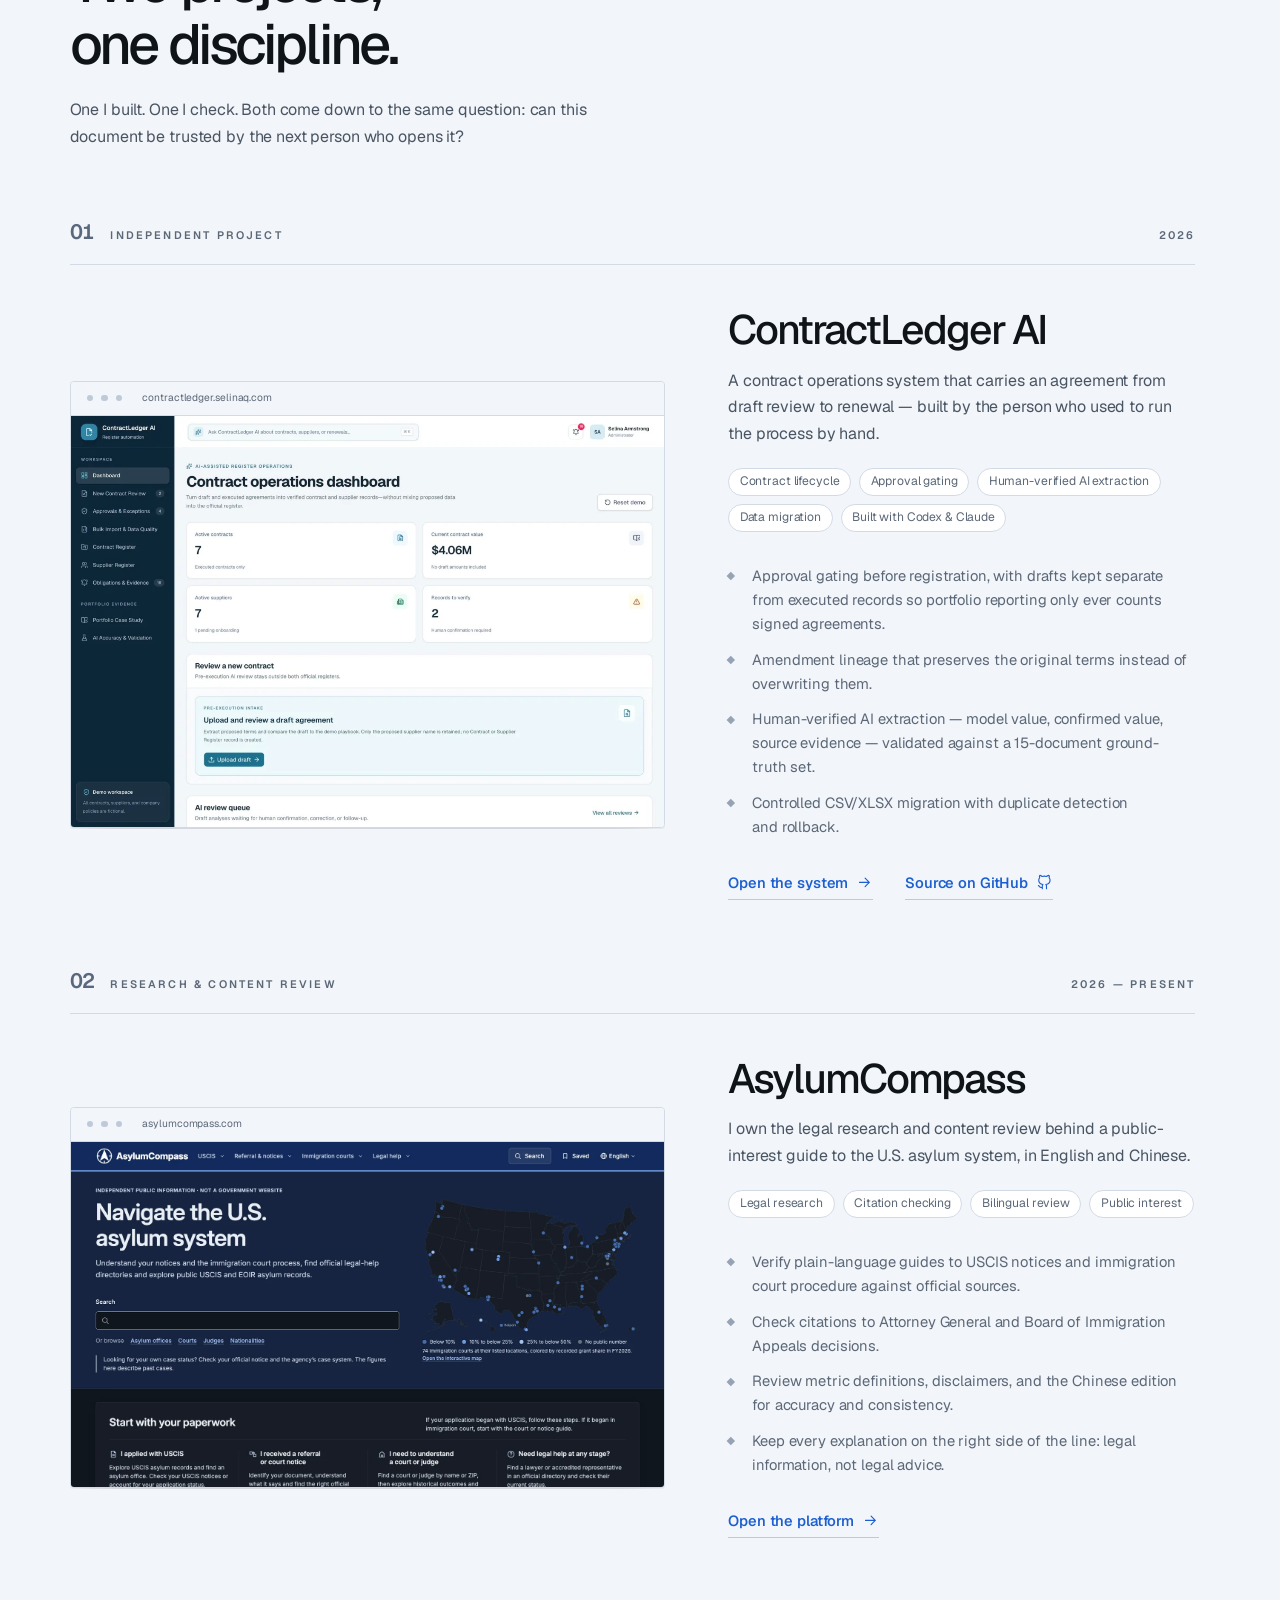
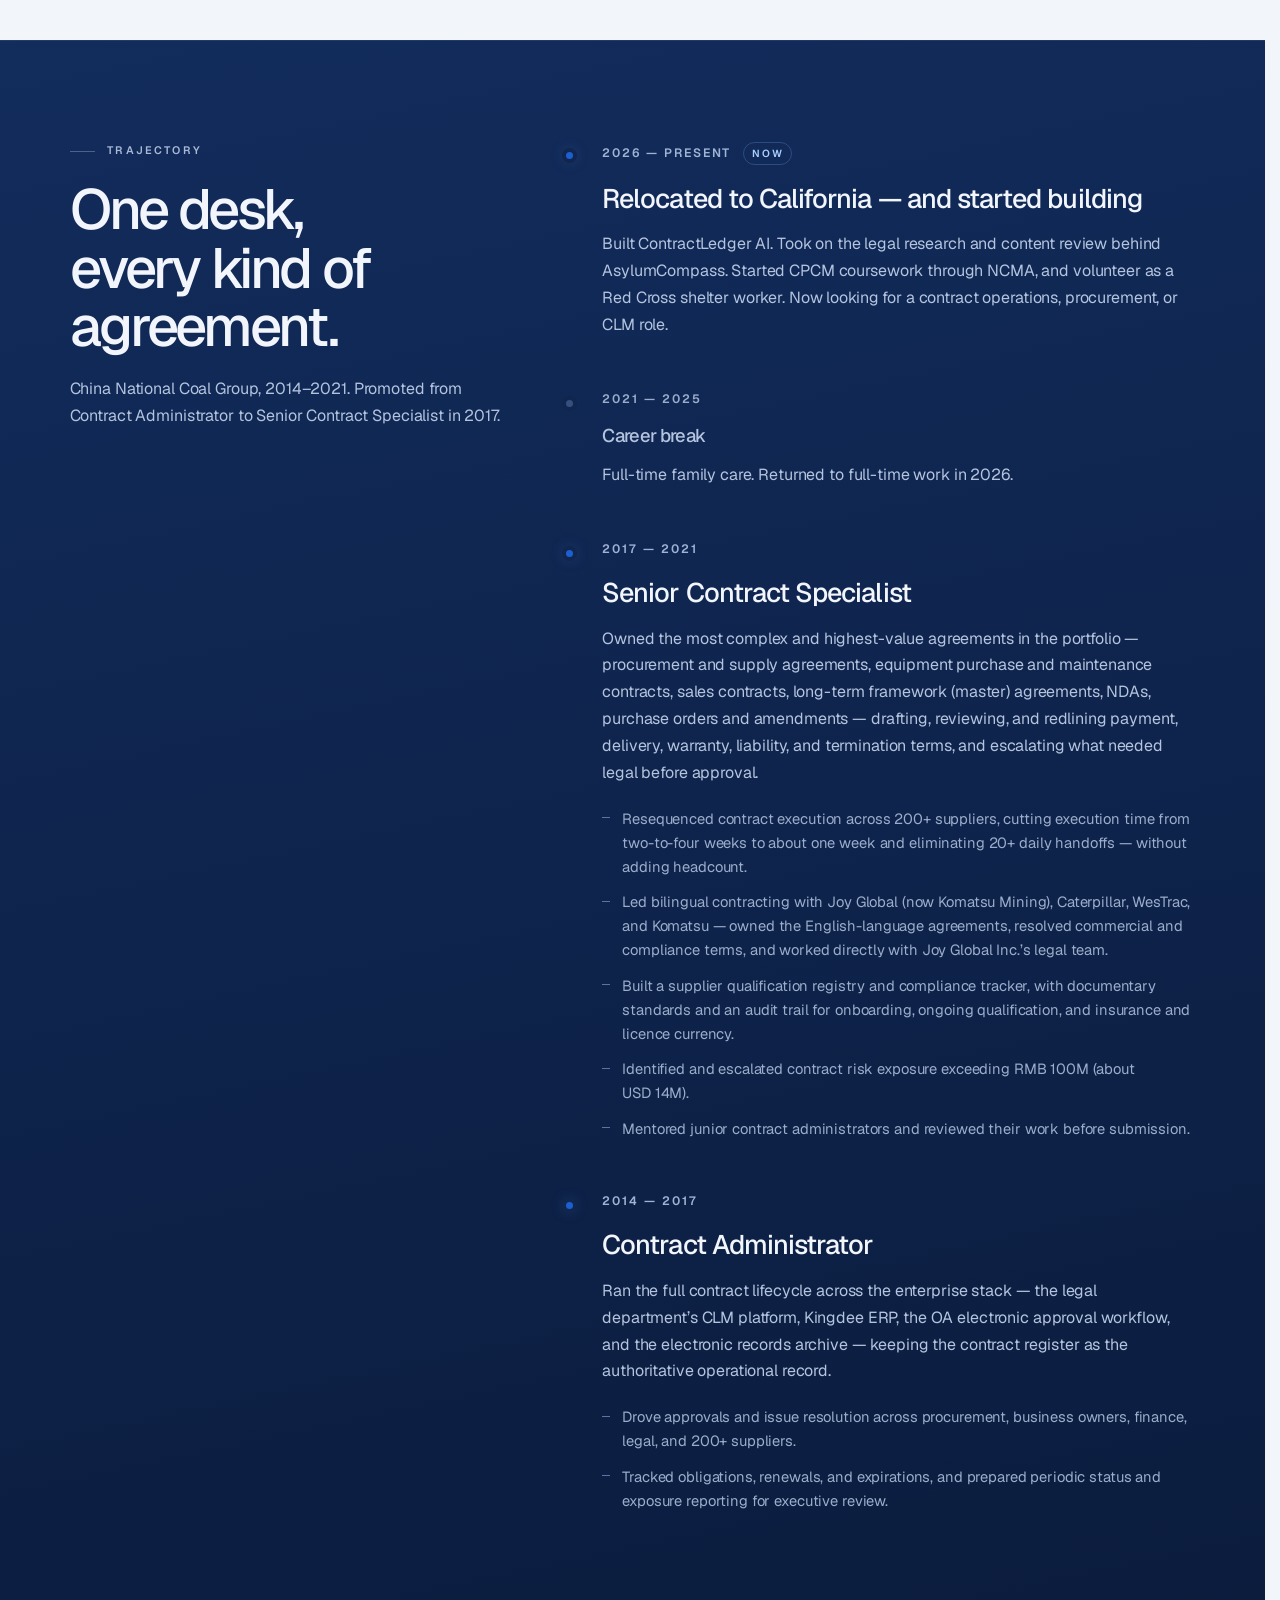
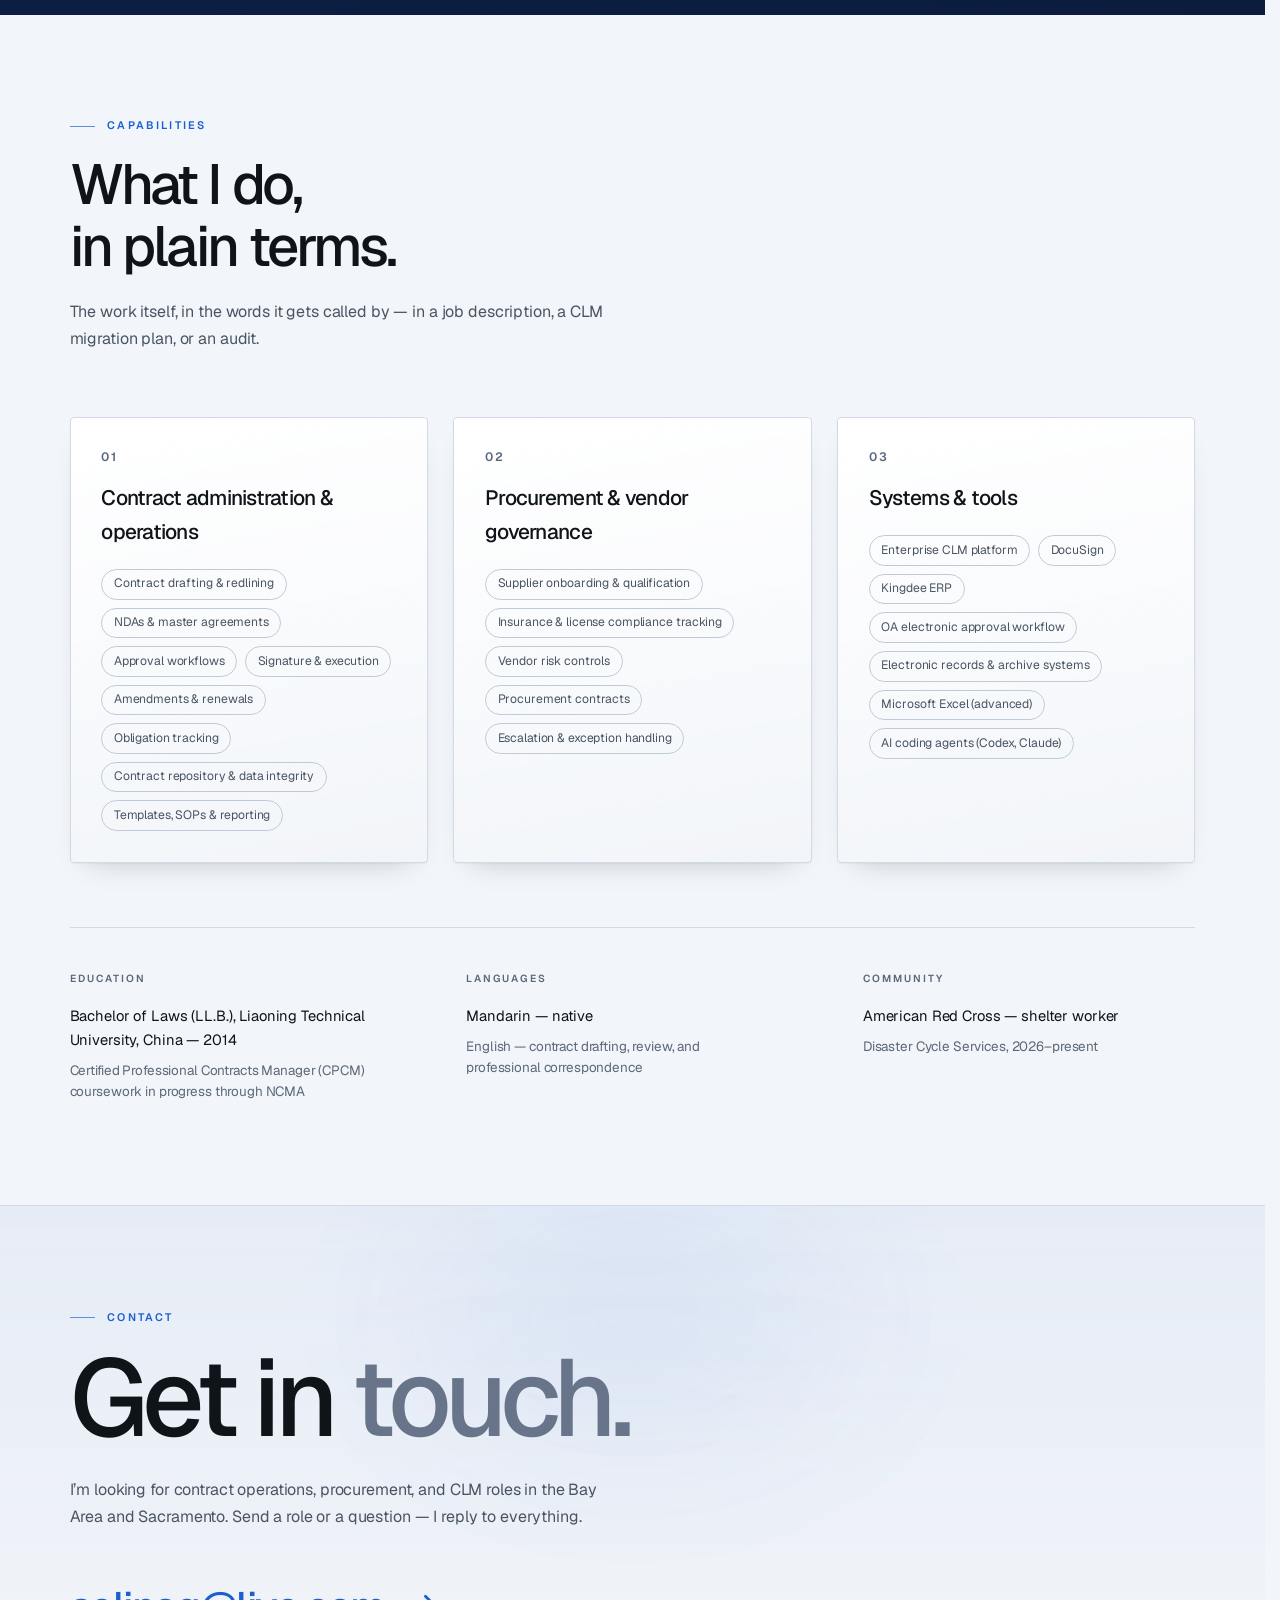
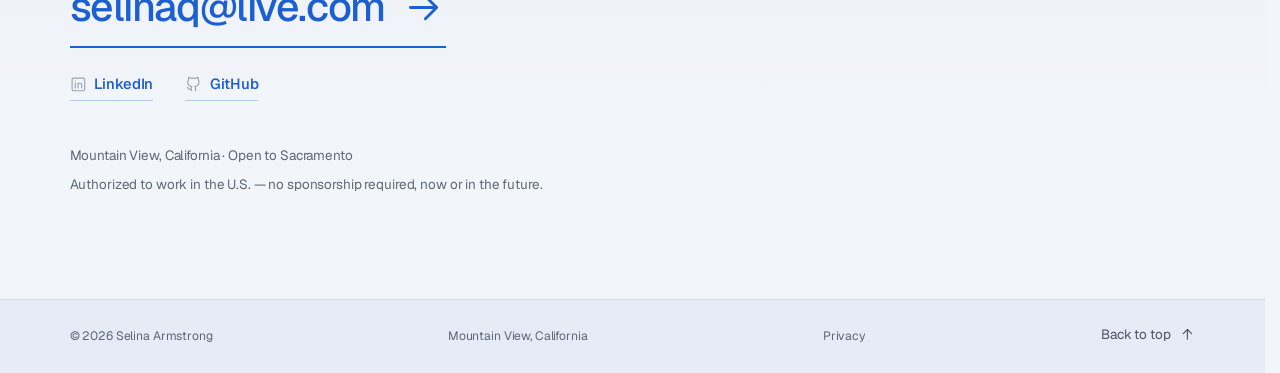
==== commit 89be94d3: "Close the hero, uncrop the screenshots, concentrate the blue The hero ended on a stray vertical hair" ====
--- a/public/index.html
+++ b/public/index.html
@@ -109,7 +109,6 @@
           <span class="auth">Authorized to work in the U.S. — no sponsorship required</span>
         </p>
       </div>
-      <div class="scroll-cue" aria-hidden="true"><i></i></div>
     </section>
 
     <section class="metrics" aria-label="Scale of contract portfolio managed">
--- a/public/styles.css
+++ b/public/styles.css
@@ -59,7 +59,7 @@
   --grain-op:  .035;
 
   /* images adapt to the theme rather than being baked for one of them */
-  --contact-bg:  linear-gradient(180deg, #DCE8FA, rgb(var(--bg-rgb) / 0) 78%);
+  --contact-bg:  linear-gradient(180deg, var(--bg-1), rgb(var(--bg-rgb) / 0) 72%);
 
   /* ── the inverted plane ──  one navy band, its palette kept here so it
      can be tuned in one place rather than inside the section rule */
@@ -337,7 +337,7 @@
 }
 .primary-nav a:hover { color: var(--text); }
 .primary-nav a:hover span::after, .primary-nav a.is-active span::after { transform: scaleX(1); transform-origin: 0 50%; }
-.primary-nav a.is-active { color: var(--hl-lt); }
+.primary-nav a.is-active { color: var(--hl); }
 .status-pill {
   display: inline-flex; align-items: center; gap: var(--s-2); padding: .42rem .8rem .42rem .68rem;
   border: 1px solid var(--hl-dim); background: rgb(var(--hl-rgb) / .06);
@@ -353,7 +353,10 @@
 .nav-cta { display: none; }
 
 /* ─────────────────────────────  HERO  ─────────────────────────────── */
-.hero { position: relative; isolation: isolate; padding-top: clamp(3.4rem, 8vw, 7rem); }
+.hero {
+  position: relative; isolation: isolate;
+  padding-block: clamp(3.4rem, 8vw, 7rem) var(--sec-y-sm);
+}
 /* Its own plane: a wash that is lit from above and behind the name, so
    the first screen has depth instead of one flat tone. */
 .hero::before {
@@ -422,25 +425,6 @@
   .hero-meta { flex-direction: column; gap: var(--s-2); }
   .hero-meta .sep { display: none; }
 }
-/* No instruction, just a line that points and a light that falls down it.
-   It fades as soon as the page has been scrolled — a cue that stays after
-   it has been obeyed is clutter. */
-.scroll-cue {
-  position: relative; z-index: 2; display: grid; justify-items: center;
-  margin: clamp(2.4rem, 5vw, 4rem) 0 clamp(2.6rem, 5vw, 4.4rem);
-  transition: opacity .4s linear;
-}
-.scroll-cue i {
-  position: relative; width: 1px; height: clamp(3.2rem, 6vw, 4.6rem);
-  background: linear-gradient(180deg, transparent, var(--line-2) 35%, var(--line-2));
-  overflow: hidden;
-}
-.scroll-cue i::after {
-  content: ""; position: absolute; inset: 0;
-  background: linear-gradient(180deg, transparent, var(--hl));
-  animation: cue 3.2s var(--e2) infinite;
-}
-@keyframes cue { 0% { transform: translateY(-100%); } 60%, 100% { transform: translateY(100%); } }
 /* ─────────────────────────────  METRICS  ──────────────────────────── */
 .metrics { position: relative; padding-block: var(--sec-y-sm) var(--gap-row); }
 .metrics-grid {
@@ -513,7 +497,7 @@
   font-size: var(--t-label); font-weight: var(--w-semi); letter-spacing: var(--tr-label); text-transform: uppercase; color: var(--text-3);
 }
 .case-year { justify-self: end; }
-.case-grid { display: grid; grid-template-columns: 1.02fr .98fr; align-items: center; gap: var(--gap-col); }
+.case-grid { display: grid; grid-template-columns: 1.12fr .88fr; align-items: center; gap: var(--gap-col); }
 .case:nth-child(even) .case-grid .case-media { order: 2; }
 .case-tags { display: flex; flex-wrap: wrap; gap: var(--s-2); margin-top: var(--s-5); }
 .case-tags li {
@@ -528,6 +512,8 @@
   transform: perspective(1200px) rotateX(var(--ry, 0deg)) rotateY(var(--rx, 0deg));
 }
 .case-media { aspect-ratio: 16 / 10; }
+/* a screenshot is not a crop: the frame takes the height the image needs */
+.case-media.shot { aspect-ratio: auto; }
 .case-media img {
   width: 100%; height: 100%; object-fit: cover; object-position: 50% 0;
   transition: transform 1.1s var(--e), filter .8s var(--e);
@@ -549,7 +535,7 @@
 }
 .shot-view { position: relative; flex: 1; overflow: hidden; }
 .shot-view img {
-  width: 100%; height: 100%; object-fit: cover; object-position: 50% 0;
+  width: 100%; height: auto; display: block;
   transition: transform 1.2s var(--e);
 }
 .shot:hover .shot-view img { transform: scale(1.02); }
@@ -599,7 +585,7 @@
   position: relative; display: inline-flex; align-items: center; gap: var(--s-2);
   padding-bottom: var(--s-1); transition: color .35s;
 }
-.link-lead  { color: var(--hl-lt); font-size: var(--t-sm); font-weight: var(--w-strong);
+.link-lead  { color: var(--hl); font-size: var(--t-sm); font-weight: var(--w-strong);
               border-bottom: 1px solid var(--hl-dim); }
 .link-quiet { color: var(--text-2); font-size: var(--t-xs); }
 .link-lead::after, .link-quiet::after {
@@ -608,7 +594,7 @@
   transition: transform .5s var(--e);
 }
 .link-lead:hover::after, .link-quiet:hover::after { transform: scaleX(1); transform-origin: 0 50%; }
-.link-lead:hover  { color: var(--hl-hi); }
+.link-lead:hover  { color: var(--hl-lt); }
 .link-quiet:hover { color: var(--hl); }
 .link-lead .icon, .link-quiet .icon { transition: transform .45s var(--e); }
 .link-lead:hover .icon, .link-quiet:hover .icon { transform: translateX(3px); }
@@ -714,7 +700,8 @@
 }
 .contact-inner { position: relative; z-index: 2; }
 .contact h2 { margin-top: var(--s-6); font-size: var(--t-1); line-height: var(--lh-display); letter-spacing: var(--tr-display); font-weight: var(--w-medium); }
-.contact h2 em { font-style: normal; color: var(--hl); }
+/* one blue focus per block: the address, not the heading above it */
+.contact h2 em { font-style: normal; color: var(--display-2); }
 .contact-sub { max-width: var(--measure-sm); margin-top: var(--s-6); color: var(--text-2); line-height: var(--lh-relaxed); text-wrap: balance; }
 .contact-links { display: grid; justify-items: start; gap: var(--s-6); margin-top: var(--gap-row); }
 .mailto {
@@ -903,8 +890,6 @@
   .hero { padding-top: var(--s-8); }
   .display { font-size: var(--t-display); letter-spacing: var(--tr-display); }
   .hero-meta { font-size: var(--t-2xs); }
-  .scroll-cue { margin-top: var(--s-7); }
-  .scroll-cue i { height: 2.6rem; }
   .case-points li, .rail ul li { font-size: var(--t-xs); }
   .case-head { grid-template-columns: auto 1fr; }
   .case-year { grid-column: 2; justify-self: end; }
@@ -952,7 +937,7 @@
     --line: #c8c8c8; --line-2: #c8c8c8;
   }
   body { background: #fff; background-attachment: scroll; color: #000; font-size: 10.5pt; line-height: 1.45; }
-  .grain, .progress, .aura, .scroll-cue,
+  .grain, .progress, .aura,
   .hero::before, .case-shot,
   .site-header, .skip-link, .actions, .status-pill, .nav-cta,
   .case-media, footer .up { display: none !important; }
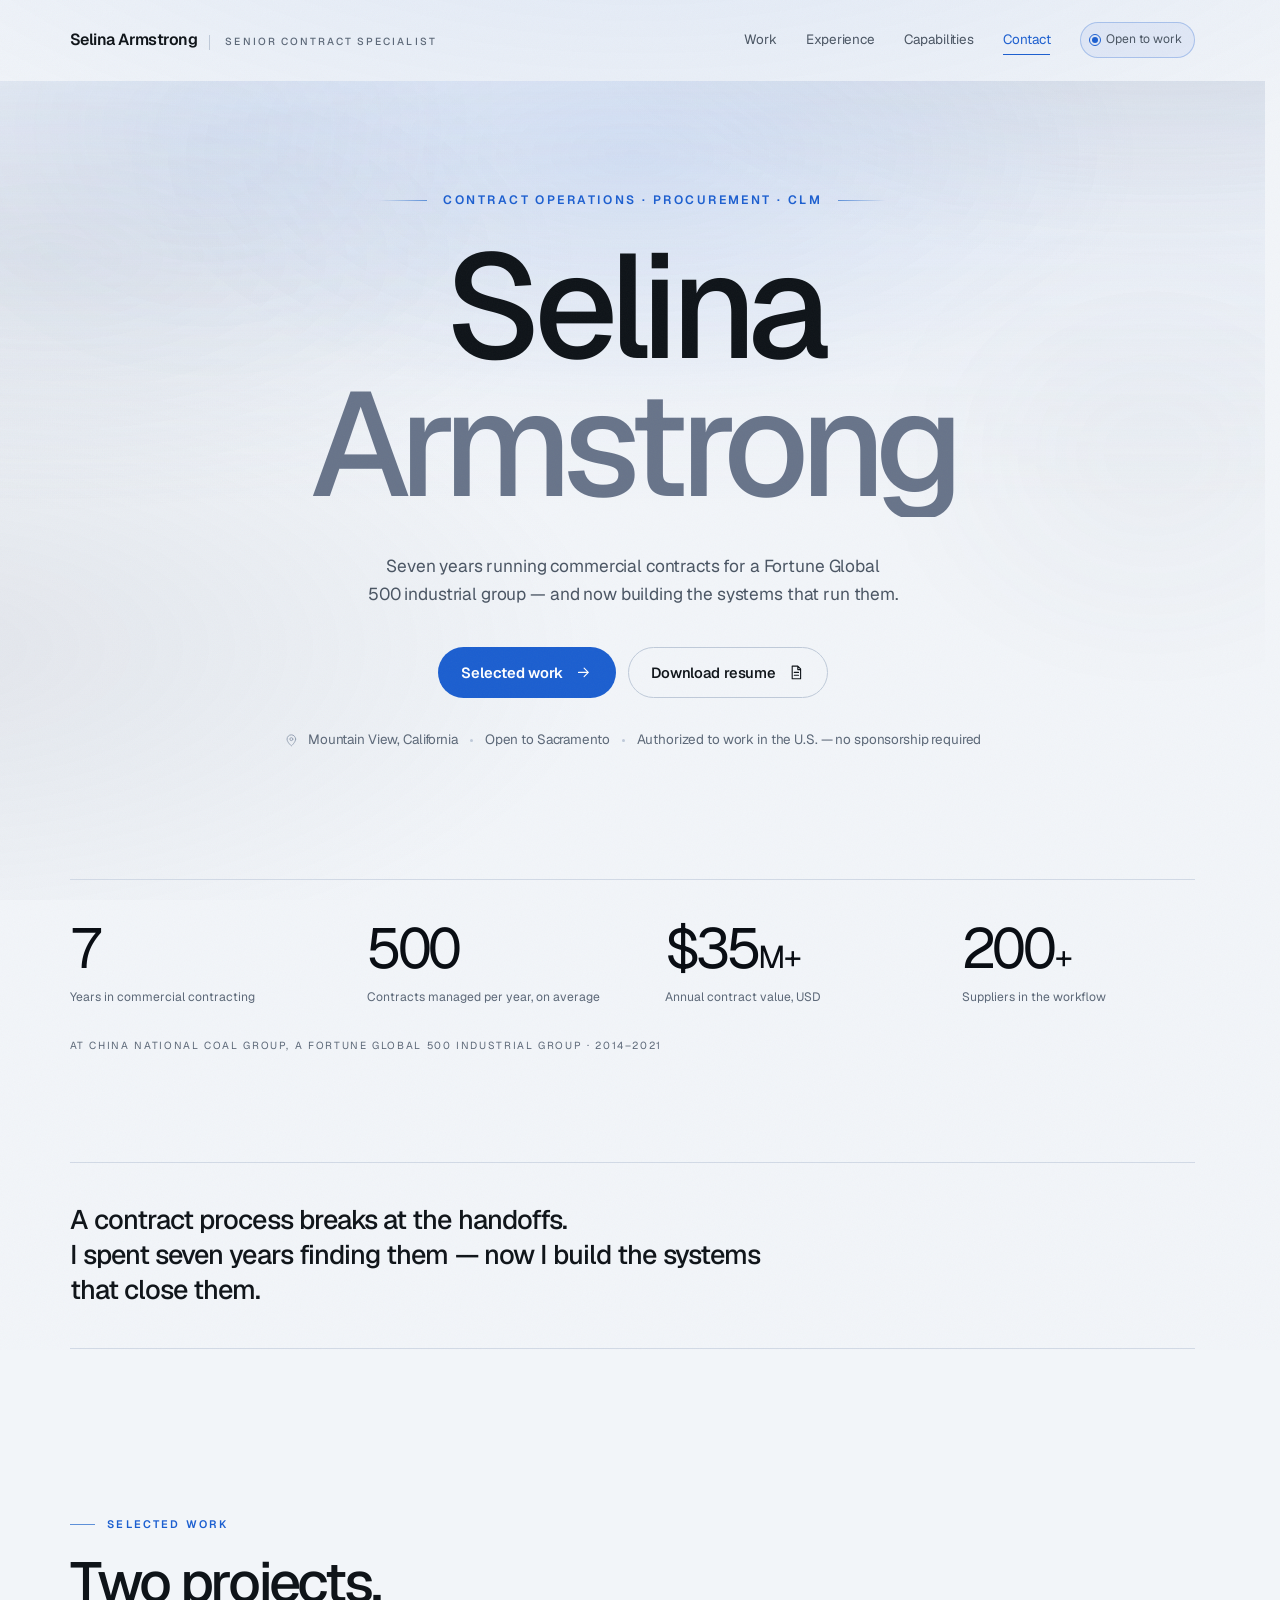
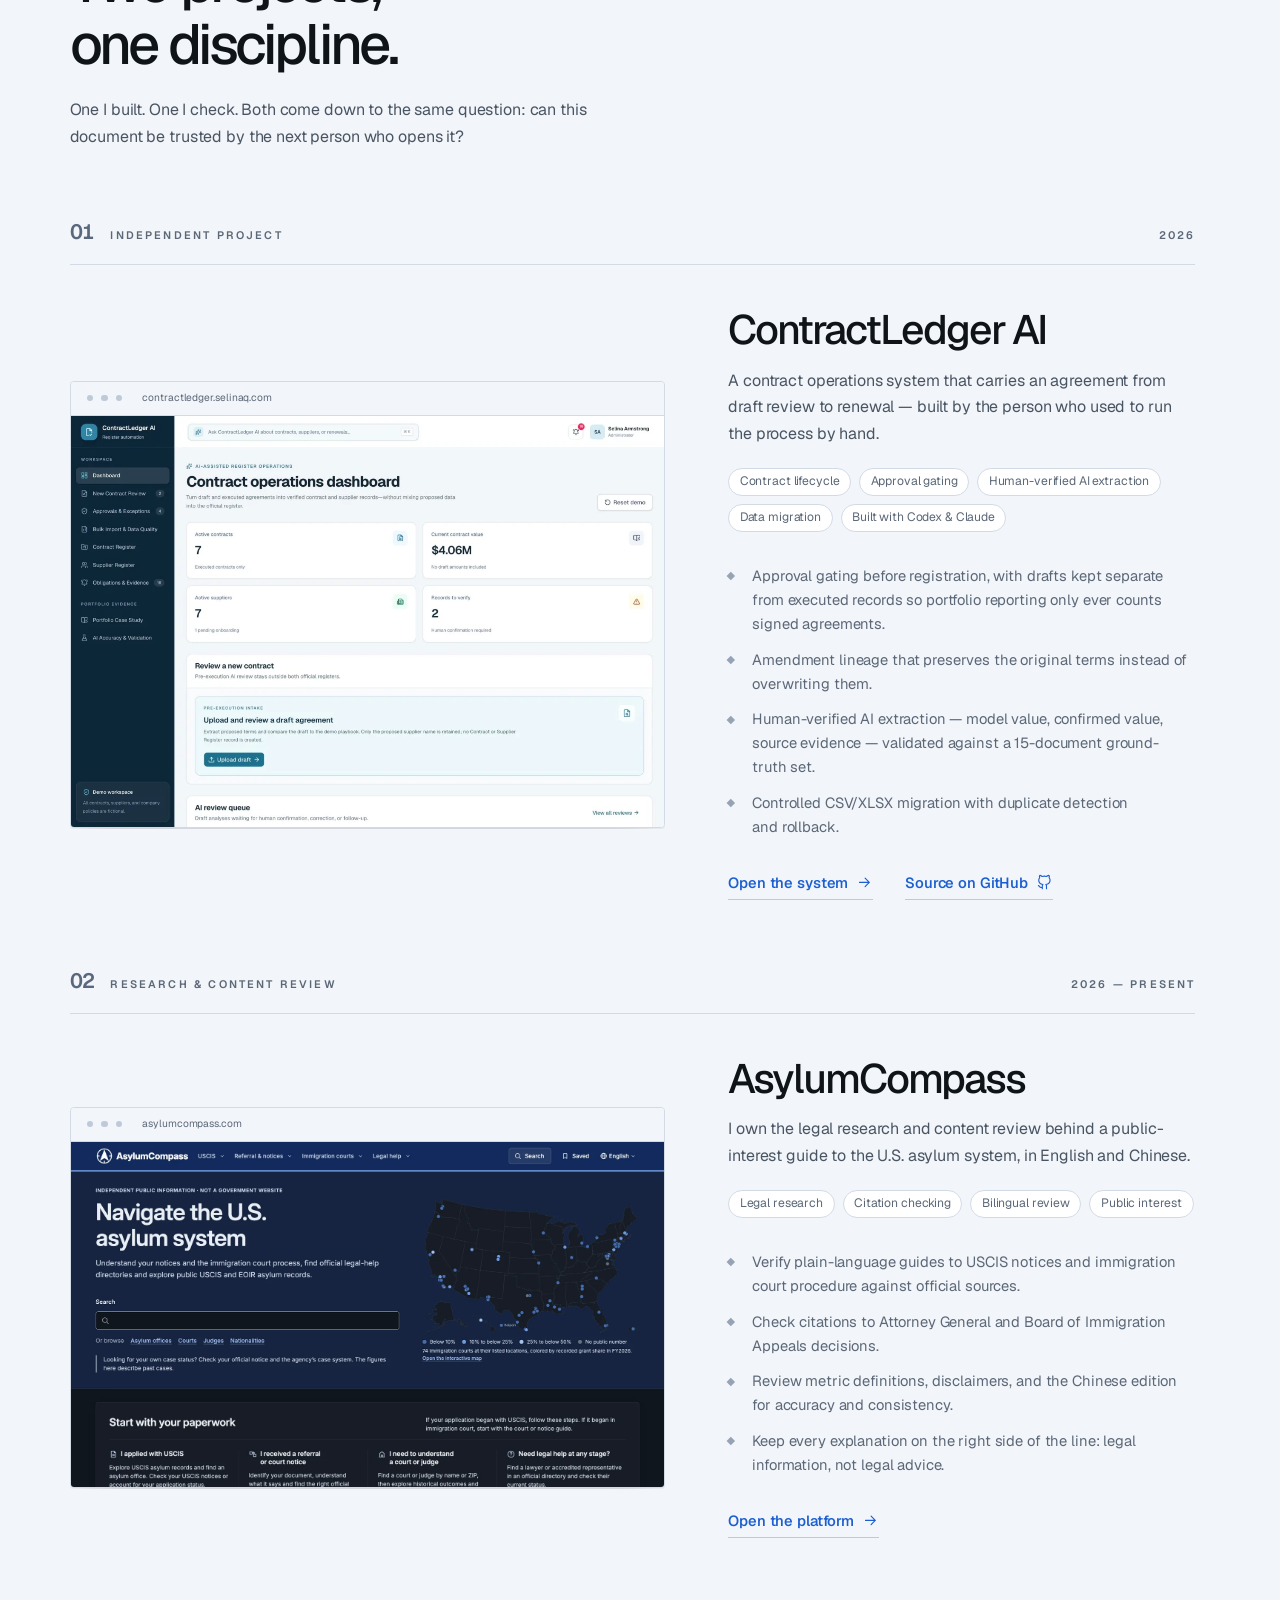
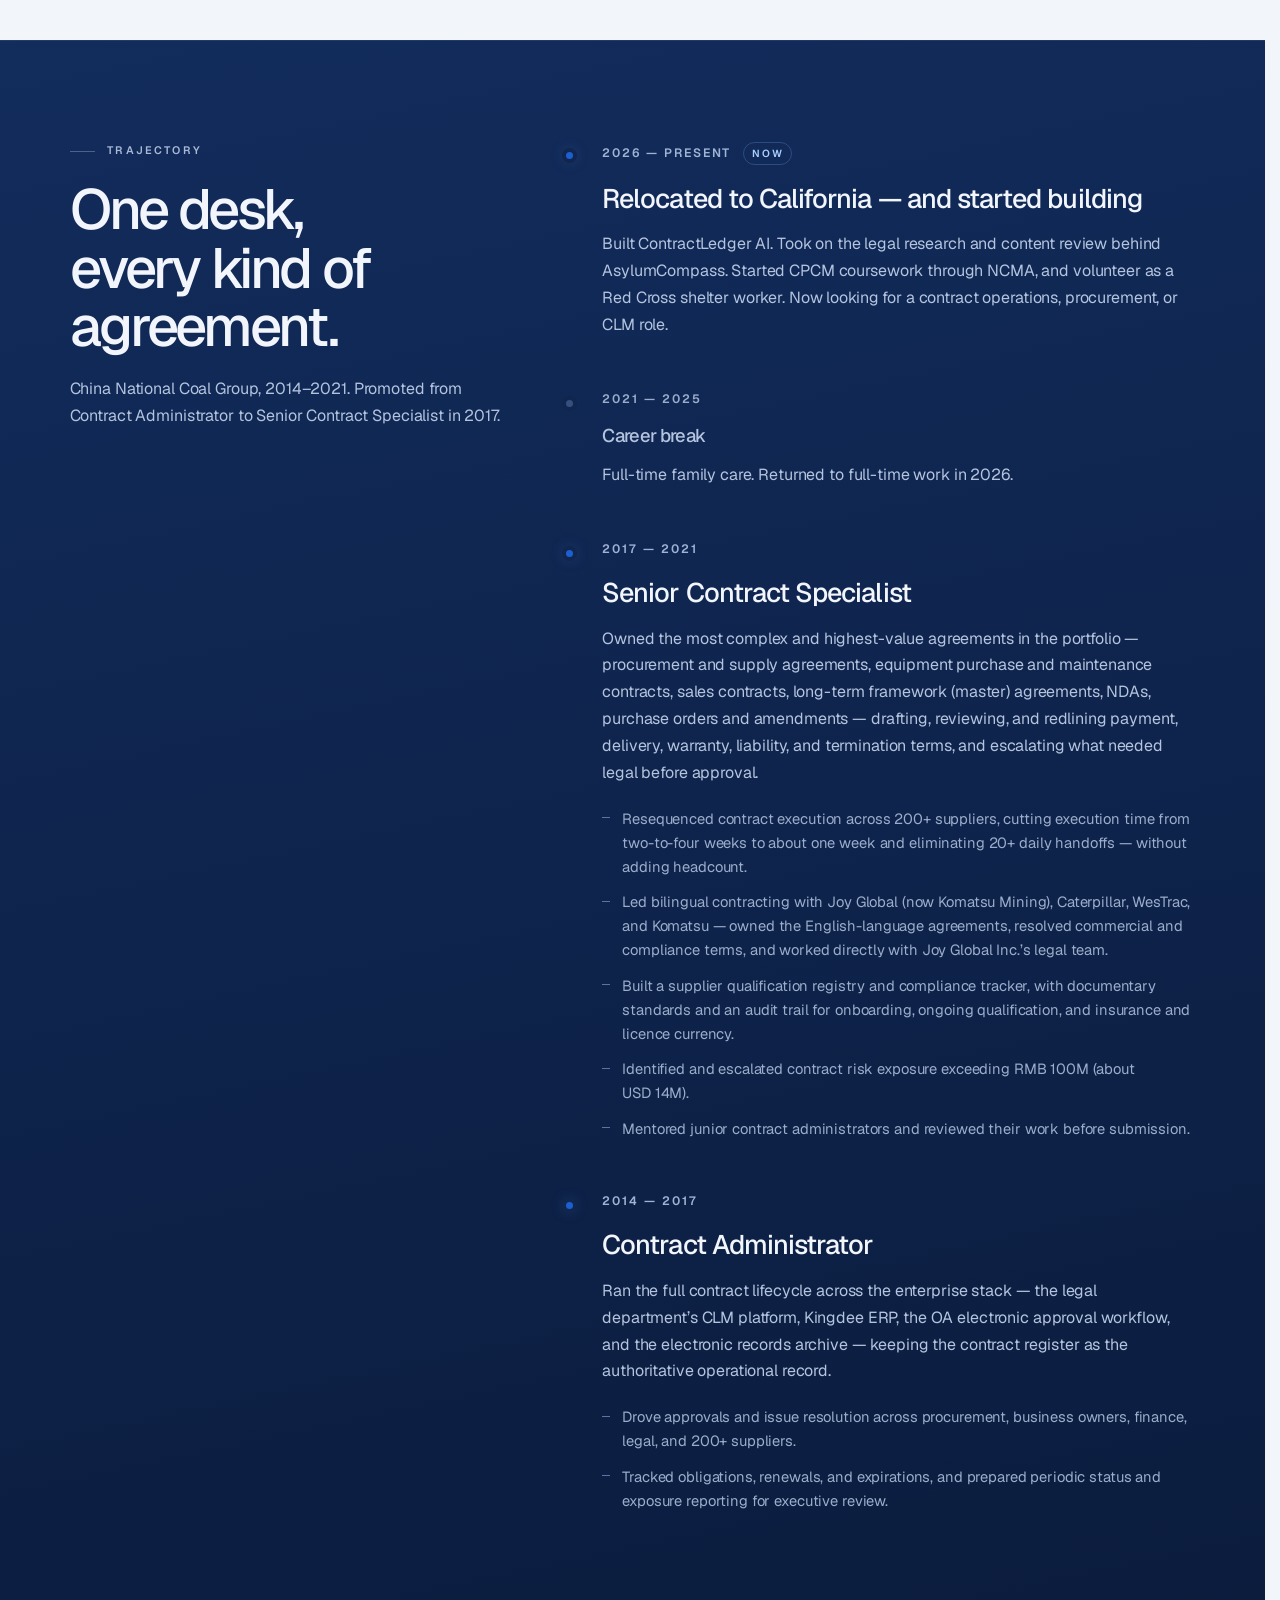
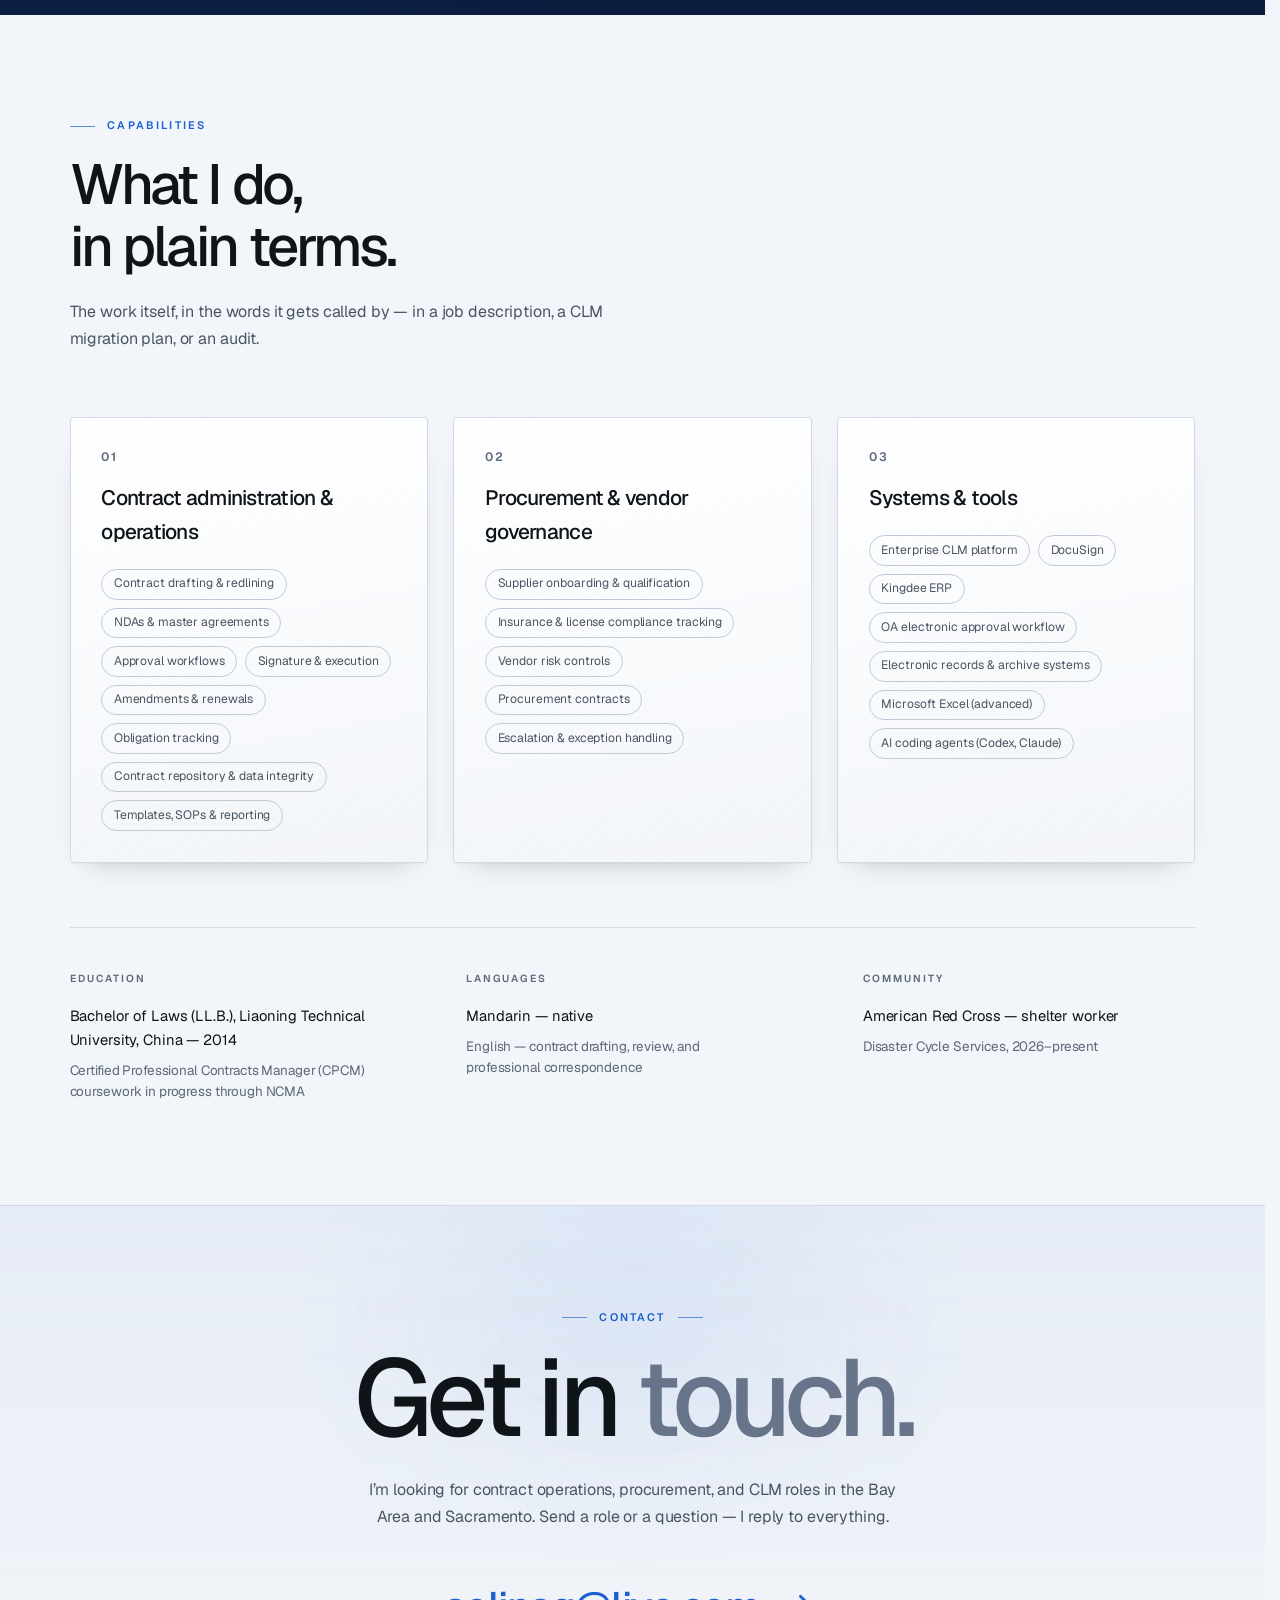
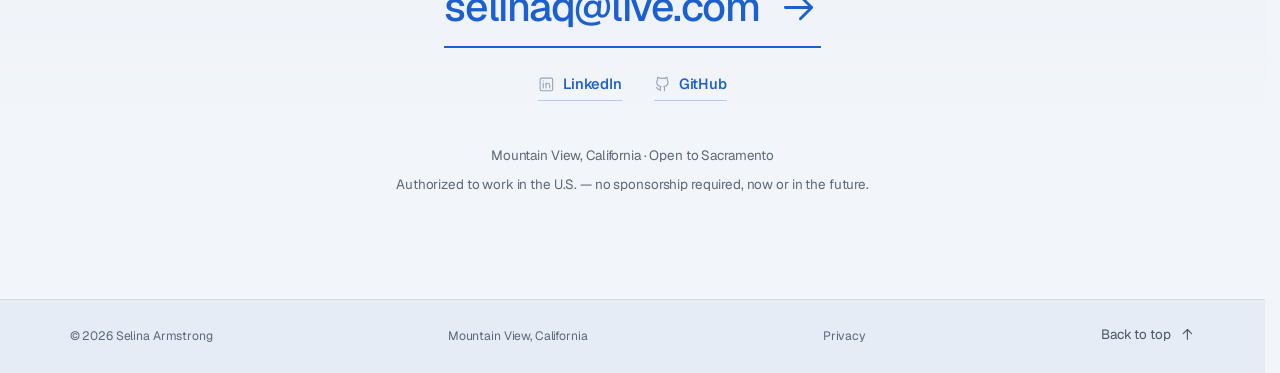
==== commit 1aa10a2a: "Choreograph the mobile sheet, and make motion a system The sheet. Opening and closing were the same " ====
--- a/public/index.html
+++ b/public/index.html
@@ -71,8 +71,8 @@
         <span class="wordmark">Selina Armstrong</span>
         <span class="role">Senior Contract Specialist</span>
       </a>
-      <button type="button" class="menu-toggle" aria-controls="primary-nav" aria-expanded="false" hidden>
-        <span class="menu-label">Menu</span>
+      <button type="button" class="menu-toggle" aria-controls="primary-nav" aria-expanded="false" aria-label="Open the menu" hidden>
+        <span class="menu-label" aria-hidden="true"><i>Menu</i><i>Close</i></span>
         <span class="menu-icon" aria-hidden="true"><i></i><i></i></span>
       </button>
       <nav id="primary-nav" class="primary-nav" aria-label="Main navigation">
--- a/public/styles.css
+++ b/public/styles.css
@@ -26,6 +26,8 @@
   --edge:      transparent;                                  /* dark theme only */
   --lift:      0 1px 2px rgb(13 25 45 / .05),
                0 14px 30px -20px rgb(13 25 45 / .28);        /* planes cast, not glow */
+  --lift-hi:   0 2px 4px rgb(13 25 45 / .06),
+               0 26px 52px -24px rgb(13 25 45 / .38);        /* the same plane, raised */
 
   /* ── type ── */
   --text:      #0F1419;
@@ -140,10 +142,25 @@
   --measure:    40rem;    /* body prose */
   --measure-lg: 46rem;    /* ledes and statements, which run larger */
 
-  /* ── geometry & motion ── */
+  /* ── geometry & motion ──
+     Motion was the last axis still written as literals; twenty-three
+     different durations had accumulated, which is not a system but a
+     sediment. Six remain, chosen by what is moving rather than by how
+     it felt at the time, and one rule governs the pairs: a thing leaves
+     faster than it arrives, because waiting for something to go is the
+     only part of an interface nobody enjoys. */
   --e:  cubic-bezier(.16, 1, .3, 1);
   --e2: cubic-bezier(.33, 1, .68, 1);
   --e3: cubic-bezier(.22, 1.1, .36, 1);     /* a little overshoot, for panels */
+  --m-snap:  .18s;   /* a value that tracks the pointer or the scroll */
+  --m-exit:  .26s;   /* anything on its way out */
+  --m-tint:  .3s;    /* a colour, on a control */
+  --m-tap:   .45s;   /* an icon or a control answering the pointer */
+  --m-move:  .6s;    /* an element settling into its place */
+  --m-plane: .9s;    /* a plane, a panel or a heading arriving */
+  --m-draw:  1.1s;   /* something drawn at the pace you read it */
+  --m-step:  90ms;   /* one place in a stagger */
+  --m-lag:   .12s;   /* the beat before a sequence starts */
   --r:     4px;            /* content planes; controls stay pill-shaped */
   --r-pill: 2rem;
   --head-h:    5rem;       /* one source of truth: masthead and sheet share it */
@@ -164,6 +181,7 @@
   --line-2:    #333B46;
   --edge:      rgb(255 255 255 / .045);
   --lift:      0 0 transparent;
+  --lift-hi:   0 0 transparent;
 
   --text:      #EDEFF2;
   --text-2:    #A7ADB6;
@@ -272,32 +290,32 @@
 
 /* ─────────────────────────────  MOTION PRIMITIVES  ────────────────── */
 .js .rise, .js .reveal { opacity: 0; transform: translate3d(0, 14px, 0); }
-.js .reveal .case-media { clip-path: inset(0 0 100% 0); transition: clip-path 1.1s var(--e) .12s; }
+.js .reveal .case-media { clip-path: inset(0 0 100% 0); transition: clip-path var(--m-draw) var(--e) var(--m-lag); }
 /* the body of a project arrives in steps behind its image */
 .js .reveal .step { opacity: 0; transform: translate3d(0, 10px, 0); }
 .js .reveal.in .step {
   opacity: 1; transform: none;
-  transition: opacity .7s var(--e) calc(var(--k, 0) * 90ms + 140ms),
+  transition: opacity var(--m-move) var(--e) calc(var(--k, 0) * var(--m-step) + var(--m-lag)),
               transform .8s var(--e) calc(var(--k, 0) * 90ms + 140ms);
 }
 .js .reveal.in .case-media { clip-path: inset(0 0 0 0); }
-.js .rise { transition: opacity .9s var(--e) var(--d, 0s), transform .9s var(--e) var(--d, 0s); }
+.js .rise { transition: opacity var(--m-plane) var(--e) var(--d, 0s), transform var(--m-plane) var(--e) var(--d, 0s); }
 .js .reveal {
-  transition: opacity .85s var(--e) calc(var(--i, 0) * 80ms),
+  transition: opacity var(--m-plane) var(--e) calc(var(--i, 0) * var(--m-step)),
               transform .85s var(--e) calc(var(--i, 0) * 80ms);
 }
 .js.is-ready .rise, .js .rise.in, .js .reveal.in { opacity: 1; transform: none; }
 .line { display: block; overflow: hidden; padding-bottom: .06em; }
-.js .split .line > span { display: block; transform: translate3d(0, 110%, 0); transition: transform .95s var(--e) calc(var(--l, 0) * 90ms); }
+.js .split .line > span { display: block; transform: translate3d(0, 110%, 0); transition: transform var(--m-plane) var(--e) calc(var(--l, 0) * var(--m-step)); }
 .js .reveal.in .split .line > span, .js .split.in .line > span { transform: none; }
 .js .rise-y { display: block; transform: translate3d(0, 115%, 0); }
-.js .rise-y { transition: transform 1.05s var(--e) var(--d, 0s); }
+.js .rise-y { transition: transform var(--m-draw) var(--e) var(--d, 0s); }
 .js.is-ready .rise-y { transform: none; }
 
 /* ─────────────────────────────  HEADER  ───────────────────────────── */
 .site-header {
   position: sticky; top: 0; z-index: 60; background: transparent;
-  transition: background .4s var(--e2), border-color .4s var(--e2), backdrop-filter .4s;
+  transition: background var(--m-tap) var(--e2), border-color var(--m-tap) var(--e2), backdrop-filter var(--m-tap);
   border-bottom: 1px solid transparent;
 }
 .site-header.is-stuck {
@@ -305,7 +323,7 @@
 }
 .masthead {
   display: flex; align-items: center; justify-content: space-between; gap: var(--s-6); flex-wrap: nowrap;
-  min-height: var(--head-h); transition: min-height .4s var(--e2);
+  min-height: var(--head-h); transition: min-height var(--m-tap) var(--e2);
 }
 .is-stuck .masthead { min-height: 4.1rem; }
 .nav-open .masthead { transition: none; }
@@ -318,7 +336,7 @@
   position: relative; padding-left: var(--s-4); color: var(--text-3);
   font-size: var(--t-micro); font-weight: var(--w-medium);
   letter-spacing: var(--tr-label); text-transform: uppercase;
-  white-space: nowrap; transition: color .3s;
+  white-space: nowrap; transition: color var(--m-tint);
 }
 /* the title steps aside before either half of the lockup can wrap */
 @media (max-width: 1080px) { .identity .role { display: none; } }
@@ -328,14 +346,18 @@
 }
 .identity:hover .role { color: var(--text-2); }
 .primary-nav { display: flex; align-items: center; gap: clamp(1.3rem, 2.3vw, 2.3rem); font-size: var(--t-xs); }
-.primary-nav a { color: var(--text-2); transition: color .3s; }
+/* :not(.btn) because the two buttons at the foot of the mobile sheet are
+   also descendants of the nav. Without it this rule out-specified
+   .btn-primary and painted white-on-blue text in --text-2 — 2.0:1, and
+   invisible in practice. */
+.primary-nav a:not(.btn) { color: var(--text-2); transition: color var(--m-tint); }
 .primary-nav a span { position: relative; display: inline-block; padding-block: var(--s-1); }
 .primary-nav a span::after {
   content: ""; position: absolute; left: 0; bottom: 0; width: 100%; height: 1px;
   background: var(--hl); transform: scaleX(0); transform-origin: 100% 50%;
-  transition: transform .45s var(--e);
-}
-.primary-nav a:hover { color: var(--text); }
+  transition: transform var(--m-tap) var(--e);
+}
+.primary-nav a:not(.btn):hover { color: var(--text); }
 .primary-nav a:hover span::after, .primary-nav a.is-active span::after { transform: scaleX(1); transform-origin: 0 50%; }
 .primary-nav a.is-active { color: var(--hl); }
 .status-pill {
@@ -404,10 +426,10 @@
   position: relative; overflow: hidden; display: inline-flex; align-items: center; gap: var(--s-3);
   min-height: 3rem; padding: .8rem 1.4rem; border-radius: var(--r-pill); font-size: var(--t-sm); font-weight: var(--w-strong);
   border: 1px solid transparent; transform: translate3d(var(--mx, 0), var(--my, 0), 0);
-  transition: transform .5s var(--e), background .35s, border-color .35s, color .35s;
+  transition: transform var(--m-tap) var(--e), background var(--m-tint), border-color var(--m-tint), color var(--m-tint);
 }
 .btn:active { transform: translate3d(var(--mx, 0), var(--my, 0), 0) scale(.985); transition-duration: .08s; }
-.btn .icon { transition: transform .45s var(--e); }
+.btn .icon { transition: transform var(--m-tap) var(--e); }
 .btn:hover .icon { transform: translateX(3px); }
 .btn-primary { background: var(--hl); color: var(--hl-on); font-weight: var(--w-semi); }
 .btn-primary:hover { background: var(--hl-lt); }
@@ -468,7 +490,7 @@
 .eyebrow { display: flex; align-items: center; gap: var(--s-3); color: var(--hl); font-size: var(--t-label); font-weight: var(--w-semi); letter-spacing: var(--tr-label); text-transform: uppercase; }
 .eyebrow i {
   width: 1.6rem; height: 1px; background: var(--hl-dk);
-  transform-origin: 0 50%; transition: transform .8s var(--e) .1s;
+  transform-origin: 0 50%; transition: transform var(--m-plane) var(--e) var(--m-lag);
 }
 .js .reveal .eyebrow i, .js .eyebrow.reveal i { transform: scaleX(0); }
 .js .reveal.in .eyebrow i, .js .eyebrow.reveal.in i { transform: scaleX(1); }
@@ -508,7 +530,7 @@
   position: relative; overflow: hidden; border-radius: var(--r);
   border: 1px solid var(--line); background: var(--bg-2);
   box-shadow: inset 0 1px 0 var(--edge), var(--lift);
-  transition: border-color .6s var(--e), transform .6s var(--e);
+  transition: border-color var(--m-move) var(--e), transform var(--m-move) var(--e), box-shadow var(--m-move) var(--e);
   transform: perspective(1200px) rotateX(var(--ry, 0deg)) rotateY(var(--rx, 0deg));
 }
 .case-media { aspect-ratio: 16 / 10; }
@@ -516,7 +538,7 @@
 .case-media.shot { aspect-ratio: auto; }
 .case-media img {
   width: 100%; height: 100%; object-fit: cover; object-position: 50% 0;
-  transition: transform 1.1s var(--e), filter .8s var(--e);
+  transition: transform var(--m-draw) var(--e), filter var(--m-plane) var(--e);
 }
 /* ── the screenshots ──  shown as what they are: a running product.
    A browser bar above, the view cropped to its top rather than the whole
@@ -533,12 +555,15 @@
   margin-left: var(--s-3); color: var(--text-3);
   font-size: var(--t-micro); letter-spacing: var(--tr-body);
 }
-.shot-view { position: relative; flex: 1; overflow: hidden; }
-.shot-view img {
-  width: 100%; height: auto; display: block;
-  transition: transform 1.2s var(--e);
-}
-.shot:hover .shot-view img { transform: scale(1.02); }
+.shot-view { position: relative; flex: 1; }
+/* No crop, no zoom, no scale: the frame takes whatever height the image
+   needs and every edge of it stays inside. Hover lifts the whole plane
+   instead, which reads as a window you can open rather than one that
+   swallows its own content. */
+.shot-view img { width: 100%; height: auto; display: block; }
+.case-shot:hover .case-media, .case-shot:focus-visible .case-media {
+  box-shadow: inset 0 1px 0 var(--edge), var(--lift-hi);
+}
 
 .case-shot { display: block; border-radius: var(--r); }
 .case-chip {
@@ -550,7 +575,7 @@
   letter-spacing: var(--tr-label-sm); text-transform: uppercase;
   box-shadow: 0 10px 28px -12px rgb(var(--hl-rgb) / .7);
   opacity: 0; transform: translate(-50%, -50%) scale(.92);
-  transition: opacity .35s var(--e), transform .5s var(--e3);
+  transition: opacity var(--m-tint) var(--e), transform var(--m-tap) var(--e3);
 }
 .case-shot:hover .case-chip, .case-shot:focus-visible .case-chip {
   opacity: 1; transform: translate(-50%, -50%) scale(1);
@@ -559,7 +584,7 @@
 
 .case-media::before {
   content: ""; position: absolute; inset: 0; z-index: 2; pointer-events: none;
-  box-shadow: inset 0 0 0 1px var(--ac-dim); opacity: 0; transition: opacity .6s var(--e);
+  box-shadow: inset 0 0 0 1px var(--ac-dim); opacity: 0; transition: opacity var(--m-move) var(--e);
 }
 .case-media:hover::before { opacity: 1; }
 .case-media figcaption {
@@ -583,7 +608,7 @@
    hover. Both grow the rule from the left and nudge their icon. */
 .link-lead, .link-quiet {
   position: relative; display: inline-flex; align-items: center; gap: var(--s-2);
-  padding-bottom: var(--s-1); transition: color .35s;
+  padding-bottom: var(--s-1); transition: color var(--m-tint);
 }
 .link-lead  { color: var(--hl); font-size: var(--t-sm); font-weight: var(--w-strong);
               border-bottom: 1px solid var(--hl-dim); }
@@ -591,12 +616,12 @@
 .link-lead::after, .link-quiet::after {
   content: ""; position: absolute; left: 0; bottom: -1px; width: 100%; height: 1px;
   background: currentColor; transform: scaleX(0); transform-origin: 100% 50%;
-  transition: transform .5s var(--e);
+  transition: transform var(--m-tap) var(--e);
 }
 .link-lead:hover::after, .link-quiet:hover::after { transform: scaleX(1); transform-origin: 0 50%; }
 .link-lead:hover  { color: var(--hl-lt); }
 .link-quiet:hover { color: var(--hl); }
-.link-lead .icon, .link-quiet .icon { transition: transform .45s var(--e); }
+.link-lead .icon, .link-quiet .icon { transition: transform var(--m-tap) var(--e); }
 .link-lead:hover .icon, .link-quiet:hover .icon { transform: translateX(3px); }
 
 
@@ -611,6 +636,7 @@
   --line-2:    var(--nv-line-2);
   --edge:      rgb(255 255 255 / .07);
   --lift:      0 0 transparent;
+  --lift-hi:   0 0 transparent;
   --text:      var(--nv-text);
   --text-2:    var(--nv-text-2);
   --text-3:    var(--nv-text-3);
@@ -638,7 +664,7 @@
   background: linear-gradient(180deg, var(--ac-dk), var(--line) 55%, transparent);
   transform: scaleY(var(--rail, 1)); transform-origin: 50% 0;
 }
-.js .rail::before { --rail: 0; transition: transform .18s linear; }
+.js .rail::before { --rail: 0; transition: transform var(--m-snap) linear; }
 .rail > li { position: relative; }
 .rail > li + li { margin-top: clamp(2.2rem, 4vw, 3.4rem); }
 .rail > li::before {
@@ -668,13 +694,13 @@
   padding: var(--pad-card); border: 1px solid var(--line);
   background: linear-gradient(170deg, var(--bg-2), rgb(var(--bg-rgb) / .4));
   box-shadow: inset 0 1px 0 var(--edge), var(--lift);
-  transition: border-color .5s var(--e), transform .5s var(--e), background .5s var(--e), box-shadow .5s var(--e);
+  transition: border-color var(--m-tap) var(--e), transform var(--m-tap) var(--e), background var(--m-tap) var(--e), box-shadow var(--m-tap) var(--e);
 }
 .cap::after {
   content: ""; position: absolute; inset: 0; z-index: -1; pointer-events: none; opacity: 0;
   background: radial-gradient(16rem 16rem at var(--px, 50%) var(--py, 0%),
               rgb(var(--hl-rgb) / .14), transparent 68%);
-  transition: opacity .5s var(--e);
+  transition: opacity var(--m-tap) var(--e);
 }
 .cap:hover { border-color: var(--line-2); transform: translateY(-3px); background: linear-gradient(170deg, var(--bg-3), var(--bg-2)); }
 .cap:hover::after { opacity: 1; }
@@ -683,7 +709,7 @@
 .tags { display: flex; flex-wrap: wrap; gap: var(--s-2); }
 .tags li {
   padding: .4rem .72rem; border: 1px solid var(--line-2); border-radius: var(--r-pill);
-  color: var(--text-2); font-size: var(--t-2xs); line-height: var(--lh-snug); transition: border-color .35s, color .35s;
+  color: var(--text-2); font-size: var(--t-2xs); line-height: var(--lh-snug); transition: border-color var(--m-tint), color var(--m-tint);
 }
 .tags li:hover { border-color: var(--hl-dk); color: var(--hl-lt); }
 .credentials { display: grid; grid-template-columns: repeat(3, 1fr); gap: var(--gap-col); margin-top: var(--gap-head); padding-top: var(--gap-row); border-top: 1px solid var(--line); }
@@ -698,29 +724,42 @@
   background: var(--contact-bg);
   box-shadow: inset 0 1px 0 var(--edge);
 }
-.contact-inner { position: relative; z-index: 2; }
+/* Centred, to answer the hero. Everything between the two runs on one
+   left spine because it is a document being read; these two are not.
+   The hero is the title page and this is the closing page, and a block
+   whose whole job is a single address is stronger on the centre line
+   than hanging off a margin. */
+.contact-inner { position: relative; z-index: 2; text-align: center; }
+.contact .eyebrow { justify-content: center; }
+/* the eyebrow rule mirrored, so a centred label is symmetrical */
+.contact .eyebrow::after {
+  content: ""; width: 1.6rem; height: 1px; background: var(--hl-dk);
+  transform-origin: 100% 50%; transition: transform var(--m-plane) var(--e) var(--m-lag);
+}
+.js .contact .eyebrow.reveal::after { transform: scaleX(0); }
+.js .contact .eyebrow.reveal.in::after { transform: scaleX(1); }
 .contact h2 { margin-top: var(--s-6); font-size: var(--t-1); line-height: var(--lh-display); letter-spacing: var(--tr-display); font-weight: var(--w-medium); }
 /* one blue focus per block: the address, not the heading above it */
 .contact h2 em { font-style: normal; color: var(--display-2); }
-.contact-sub { max-width: var(--measure-sm); margin-top: var(--s-6); color: var(--text-2); line-height: var(--lh-relaxed); text-wrap: balance; }
-.contact-links { display: grid; justify-items: start; gap: var(--s-6); margin-top: var(--gap-row); }
+.contact-sub { max-width: var(--measure-sm); margin: var(--s-6) auto 0; color: var(--text-2); line-height: var(--lh-relaxed); text-wrap: balance; }
+.contact-links { display: grid; justify-items: center; gap: var(--s-6); margin-top: var(--gap-row); }
 .mailto {
   position: relative; display: inline-flex; align-items: center; gap: var(--s-4);
   font-size: var(--t-3); font-weight: var(--w-medium); letter-spacing: var(--tr-4);
-  color: var(--hl); padding-bottom: var(--s-2); transition: color .35s;
-}
-.mailto .icon { width: 1.1em; height: 1.1em; stroke-width: 1.5; transition: transform .45s var(--e); }
+  color: var(--hl); padding-bottom: var(--s-2); transition: color var(--m-tint);
+}
+.mailto .icon { width: 1.1em; height: 1.1em; stroke-width: 1.5; transition: transform var(--m-tap) var(--e); }
 .mailto::after {
   content: ""; position: absolute; left: 0; right: 0; bottom: 0; height: 2px;
   background: currentColor; transform: scaleX(1); transform-origin: 0 50%;
-  transition: transform .5s var(--e);
+  transition: transform var(--m-tap) var(--e);
 }
 .mailto:hover { color: var(--hl-lt); }
 .mailto:hover .icon { transform: translateX(4px); }
-.profiles { display: flex; flex-wrap: wrap; gap: var(--s-3) var(--s-7); }
-.c-link .icon { color: var(--ac-dk); transition: color .35s; }
+.profiles { display: flex; justify-content: center; flex-wrap: wrap; gap: var(--s-3) var(--s-7); }
+.c-link .icon { color: var(--ac-dk); transition: color var(--m-tint); }
 .c-link:hover .icon { color: var(--hl); }
-.contact-note { max-width: var(--measure); margin-top: var(--gap-row); color: var(--text-3); font-size: var(--t-xs); line-height: var(--lh-body); }
+.contact-note { max-width: var(--measure-sm); margin: var(--gap-row) auto 0; color: var(--text-3); font-size: var(--t-xs); line-height: var(--lh-body); text-wrap: balance; }
 .contact-note.tight { margin-top: var(--s-2); }
 
 /* ─────────────────────────────  DOCUMENT PAGES  ───────────────────
@@ -743,7 +782,7 @@
 }
 .doc-body h2:first-child { margin-top: 0; padding-top: 0; border-top: 0; }
 .doc-body p { margin-top: var(--s-4); color: var(--text-2); line-height: var(--lh-relaxed); }
-.doc-body a { color: var(--hl); text-decoration: underline; text-decoration-color: var(--hl-dim); text-underline-offset: .22em; transition: text-decoration-color .3s, color .3s; }
+.doc-body a { color: var(--hl); text-decoration: underline; text-decoration-color: var(--hl-dim); text-underline-offset: .22em; transition: text-decoration-color var(--m-tint), color var(--m-tint); }
 .doc-body a:hover { color: var(--hl-lt); text-decoration-color: currentColor; }
 .doc-body code {
   padding: .1em .4em; border: 1px solid var(--line); border-radius: var(--r);
@@ -772,20 +811,16 @@
 
 /* ───────────────────────  SCROLL-DRIVEN MOTION  ────────────────────
    Where the browser can tie an animation to the scroll position itself,
-   two images drift inside their frames as they pass. It runs on the
-   compositor, costs the main thread nothing, and simply does not apply
-   where it is unsupported — there is no JS fallback by design. */
+   an element responds to the scroll position as it passes. It runs on
+   the compositor, costs the main thread nothing, and simply does not
+   apply where it is unsupported — there is no JS fallback by design.
+
+   A parallax drift inside the frame is deliberately NOT one of these.
+   It scaled the screenshots up and let the frame clip the overflow,
+   which shaved the navigation off one edge and the buttons off the
+   other. A screenshot is evidence; it is shown whole. */
 @supports (animation-timeline: view()) {
   @media (prefers-reduced-motion: no-preference) {
-    .case-media img {
-      animation: shot-drift linear both;
-      animation-timeline: view();
-      animation-range: cover 0% cover 100%;
-    }
-    @keyframes shot-drift {
-      from { transform: scale(1.09) translate3d(0, -1.6%, 0); }
-      to   { transform: scale(1.09) translate3d(0,  1.6%, 0); }
-    }
     .thesis .shell {
       animation: thesis-rule linear both;
       animation-timeline: view();
@@ -818,7 +853,19 @@
   .masthead, .is-stuck .masthead {
     min-height: var(--head-h-sm); transition: none; flex-wrap: nowrap; row-gap: 0;
   }
-  /* ── the menu is a sheet, not a cramped drop-down ── */
+  /* ── the menu is a sheet, not a cramped drop-down ──────────────────
+     The whole thing is one idea: the masthead lifts a plane down over
+     the page, and the page's own ruled lines draw themselves across it.
+     Nothing flies in from off-screen, because nothing on this site
+     arrives that way.
+
+     Opening and closing are deliberately not the same move played
+     backwards. Opening is a sequence you are meant to watch: the plane
+     unrolls, then the words settle into it, then the rules draw, then
+     the pill and the buttons. Closing is a single decision you have
+     already made, so it is one fast movement with no stagger at all —
+     every delay below sits on .nav-open, which means the moment the
+     class comes off, everything leaves together. */
   .menu-toggle:not([hidden]) {
     position: relative; z-index: 2;
     display: inline-flex; align-items: center; gap: var(--s-3);
@@ -826,66 +873,118 @@
     border: 1px solid var(--line-2); border-radius: var(--r-pill);
     font-size: var(--t-xs); font-weight: var(--w-medium); color: var(--text); cursor: pointer;
     background: var(--bg-2); box-shadow: var(--lift);
-    transition: border-color .3s, color .3s, background .3s;
+    transition: border-color var(--m-tint), color var(--m-tint), background var(--m-tint);
   }
   .menu-toggle[aria-expanded="true"] { border-color: var(--hl); color: var(--hl); }
   .menu-toggle:active { transform: scale(.96); transition-duration: .07s; }
+
+  /* The word turns over rather than being swapped out. Both words are
+     in the box, so the button cannot change width as the label changes
+     — "Menu" and "Close" are not the same length, and that jump was
+     visible every time. */
+  .menu-label { display: grid; overflow: hidden; }
+  .menu-label i {
+    grid-area: 1 / 1; display: block; font-style: normal;
+    transition: transform var(--m-tap) var(--e), opacity var(--m-tint) linear;
+  }
+  /* the word going out gives up its opacity on the way, so the two are
+     never both fully legible in a one-line window */
+  .menu-label i:last-child { transform: translateY(100%); opacity: 0; }
+  .menu-toggle[aria-expanded="true"] .menu-label i { transform: translateY(-100%); opacity: 0; }
+  .menu-toggle[aria-expanded="true"] .menu-label i:last-child { transform: translateY(0); opacity: 1; }
+
+  /* Two bars become a cross in two beats, not one: opening, they meet
+     first and then cross; closing, they uncross first and then part.
+     translate and rotate are separate properties, so each beat can hold
+     its own delay without a keyframe in sight. */
   .menu-icon { display: grid; gap: 5px; width: .95rem; }
   .menu-icon i {
     display: block; height: 1.5px; border-radius: 1px; background: currentColor;
-    transition: transform .42s var(--e);
-  }
-  .menu-toggle[aria-expanded="true"] .menu-icon i:first-child { transform: translateY(3.25px) rotate(45deg); }
-  .menu-toggle[aria-expanded="true"] .menu-icon i:last-child { transform: translateY(-3.25px) rotate(-45deg); }
+    transition: translate var(--m-exit) var(--e2) var(--m-snap), rotate var(--m-exit) var(--e);
+  }
+  .menu-toggle[aria-expanded="true"] .menu-icon i {
+    transition: translate var(--m-exit) var(--e2), rotate var(--m-tap) var(--e) var(--m-snap);
+  }
+  .menu-toggle[aria-expanded="true"] .menu-icon i:first-child { translate: 0 3.25px; rotate: 45deg; }
+  .menu-toggle[aria-expanded="true"] .menu-icon i:last-child { translate: 0 -3.25px; rotate: -45deg; }
 
   .nav-open { overflow: hidden; }
   .nav-open body { position: fixed; left: 0; right: 0; width: 100%; overflow: hidden; }
   .nav-open .site-header { background: var(--bg); border-bottom-color: var(--line); }
 
   .primary-nav {
+    --sheet-step: calc(var(--m-step) / 2);
     position: fixed; inset: var(--head-h-sm) 0 0; z-index: 1;
     display: flex; flex-direction: column; align-items: stretch; gap: 0;
     padding: clamp(1rem, 4vw, 1.8rem) 5.5% calc(1.8rem + env(safe-area-inset-bottom));
-    background: var(--bg); overflow-y: auto; overscroll-behavior: contain;
-    /* one composited property does the move; the panel is promoted only
-       while it is in flight, so idle pages pay nothing for it */
-    opacity: 0; visibility: hidden;
-    transform: translate3d(0, -1.25rem, 0);
-    transition: opacity .22s linear, transform .34s var(--e3), visibility .34s;
+    /* The sheet is the lifted tone, not the page tone. They were the
+       same colour, which made the wipe invisible: the plane could only
+       be inferred from the text it covered. One step of value and the
+       edge reads as an edge. */
+    background: var(--bg-1); overflow-y: auto; overscroll-behavior: contain;
+    box-shadow: inset 0 1px 0 var(--edge);
+    /* the plane unrolls from the masthead's own hairline — the same
+       wipe the project frames use, so the sheet belongs to the page
+       rather than being borrowed from an app */
+    clip-path: inset(0 0 100% 0); visibility: hidden;
+    transition: clip-path var(--m-exit) var(--e2), visibility var(--m-exit);
   }
   .nav-open .primary-nav {
-    opacity: 1; visibility: visible; transform: none; will-change: transform;
-  }
-
-  .primary-nav > a {
+    clip-path: inset(0 0 0 0); visibility: visible; will-change: clip-path;
+    transition: clip-path var(--m-tap) var(--e), visibility 0s;
+  }
+
+  .primary-nav > a:not(.btn) {
+    position: relative;
     display: flex; align-items: center; gap: var(--s-4);
-    padding: 1.15rem .2rem; border-bottom: 1px solid var(--line);
+    padding: 1.15rem .2rem;
     font-size: var(--t-4); font-weight: var(--w-medium); letter-spacing: var(--tr-4); color: var(--text);
-    opacity: 0; transform: translate3d(0, 14px, 0);
-    transition: opacity .26s linear, transform .42s var(--e3), color .25s;
+    opacity: 0; transform: translate3d(0, 10px, 0);
+    transition: opacity var(--m-exit) linear, transform var(--m-exit) var(--e2), color var(--m-tint);
+  }
+  /* the rule under each line is drawn, not printed */
+  .primary-nav > a::after {
+    content: ""; position: absolute; left: 0; right: 0; bottom: 0; height: 1px;
+    background: var(--line); transform: scaleX(0); transform-origin: 0 50%;
+    transition: transform var(--m-exit) var(--e2);
   }
   .primary-nav > a span::after { display: none; }
   .primary-nav > a.is-active { color: var(--hl); }
   .primary-nav > a:active { color: var(--hl); }
-  .nav-open .primary-nav > a { opacity: 1; transform: none; }
-  .nav-open .primary-nav > a:nth-child(1) { transition-delay: .05s; }
-  .nav-open .primary-nav > a:nth-child(2) { transition-delay: .09s; }
-  .nav-open .primary-nav > a:nth-child(3) { transition-delay: .13s; }
-  .nav-open .primary-nav > a:nth-child(4) { transition-delay: .17s; }
+  .nav-open .primary-nav > a {
+    opacity: 1; transform: none;
+    transition: opacity var(--m-tap) linear var(--sd), transform var(--m-tap) var(--e) var(--sd), color var(--m-tint);
+  }
+  .nav-open .primary-nav > a::after {
+    transform: scaleX(1);
+    transition: transform var(--m-move) var(--e) var(--sd);
+  }
+  .primary-nav > a:nth-child(1) { --sd: var(--m-lag); }
+  .primary-nav > a:nth-child(2) { --sd: calc(var(--m-lag) + var(--sheet-step)); }
+  .primary-nav > a:nth-child(3) { --sd: calc(var(--m-lag) + var(--sheet-step) * 2); }
+  .primary-nav > a:nth-child(4) { --sd: calc(var(--m-lag) + var(--sheet-step) * 3); }
 
   .primary-nav .status-pill {
     align-self: flex-start; margin-top: var(--s-6);
-    opacity: 0; transform: translate3d(0, 14px, 0);
-    transition: opacity .26s linear .2s, transform .42s var(--e3) .2s;
-  }
-  .nav-open .primary-nav .status-pill { opacity: 1; transform: none; }
+    opacity: 0; transform: translate3d(0, 10px, 0);
+    transition: opacity var(--m-exit) linear, transform var(--m-exit) var(--e2);
+  }
+  .nav-open .primary-nav .status-pill {
+    opacity: 1; transform: none;
+    --sd: calc(var(--m-lag) + var(--sheet-step) * 4);
+    transition: opacity var(--m-tap) linear var(--sd), transform var(--m-tap) var(--e) var(--sd);
+  }
 
   .nav-cta {
     display: grid; gap: var(--s-3); margin-top: auto; padding-top: var(--s-7);
-    opacity: 0; transform: translate3d(0, 14px, 0);
-    transition: opacity .26s linear .23s, transform .42s var(--e3) .23s;
-  }
-  .nav-open .nav-cta { opacity: 1; transform: none; }
+    opacity: 0; transform: translate3d(0, 10px, 0);
+    transition: opacity var(--m-exit) linear, transform var(--m-exit) var(--e2);
+  }
+  .nav-open .nav-cta {
+    opacity: 1; transform: none;
+    --sd: calc(var(--m-lag) + var(--sheet-step) * 5);
+    transition: opacity var(--m-tap) linear var(--sd), transform var(--m-tap) var(--e) var(--sd);
+  }
   .nav-cta .btn { width: 100%; min-height: 3.2rem; font-size: var(--t-sm); }
   .hero { padding-top: var(--s-8); }
   .display { font-size: var(--t-display); letter-spacing: var(--tr-display); }
@@ -915,7 +1014,8 @@
   }
   .js .reveal .case-media { clip-path: none; }
   .js .reveal .p-rail path { stroke-dashoffset: 0 !important; }
-  .js .reveal .eyebrow i, .js .eyebrow.reveal i { transform: none; }
+  .js .reveal .eyebrow i, .js .eyebrow.reveal i,
+  .js .contact .eyebrow.reveal::after { transform: none; }
   .hero-copy { opacity: 1 !important; }
   .js .rail::before { --rail: 1; }
   .js.is-ready .display::after { display: none; }
@@ -931,7 +1031,7 @@
     --text: #000; --text-2: #1f1f1f; --text-3: #3a3a3a;
     --ac: #333; --ac-dk: #8d8d8d;
     --hl: #1a1a1a; --hl-lt: #1a1a1a; --hl-hi: #1a1a1a; --hl-dk: #8d8d8d;
-    --hl-dim: #c8c8c8; --hl-on: #fff; --edge: transparent; --lift: none;
+    --hl-dim: #c8c8c8; --hl-on: #fff; --edge: transparent; --lift: none; --lift-hi: none;
     --grain-op: 0; --aura-1: transparent; --aura-2: transparent;
     --ac-dim: #c8c8c8; --text-hi: #000; --display-2: #000;
     --line: #c8c8c8; --line-2: #c8c8c8;
@@ -959,7 +1059,13 @@
   .section { padding-block: 1.2rem; }
   .sec-head h2, .exp-head h2, .contact h2 { font-size: 16pt; margin-top: .4rem; }
   .contact { padding-block: var(--s-5); }
-  .contact-links { justify-content: flex-start; }
+  /* the centre line is a screen gesture; on paper everything is left */
+  .contact-inner { text-align: left; }
+  .contact .eyebrow { justify-content: flex-start; }
+  .contact .eyebrow::after { display: none; }
+  .contact-sub, .contact-note { margin-inline: 0; }
+  .contact-links { justify-content: flex-start; justify-items: start; }
+  .profiles { justify-content: flex-start; }
   .exp-grid, .cap-grid, .credentials, .case-grid { display: block; }
   .cap, .case + .case { border: 0; padding: 0; margin-top: .9rem; }
   .metrics-grid { display: flex; gap: 1.2rem; }
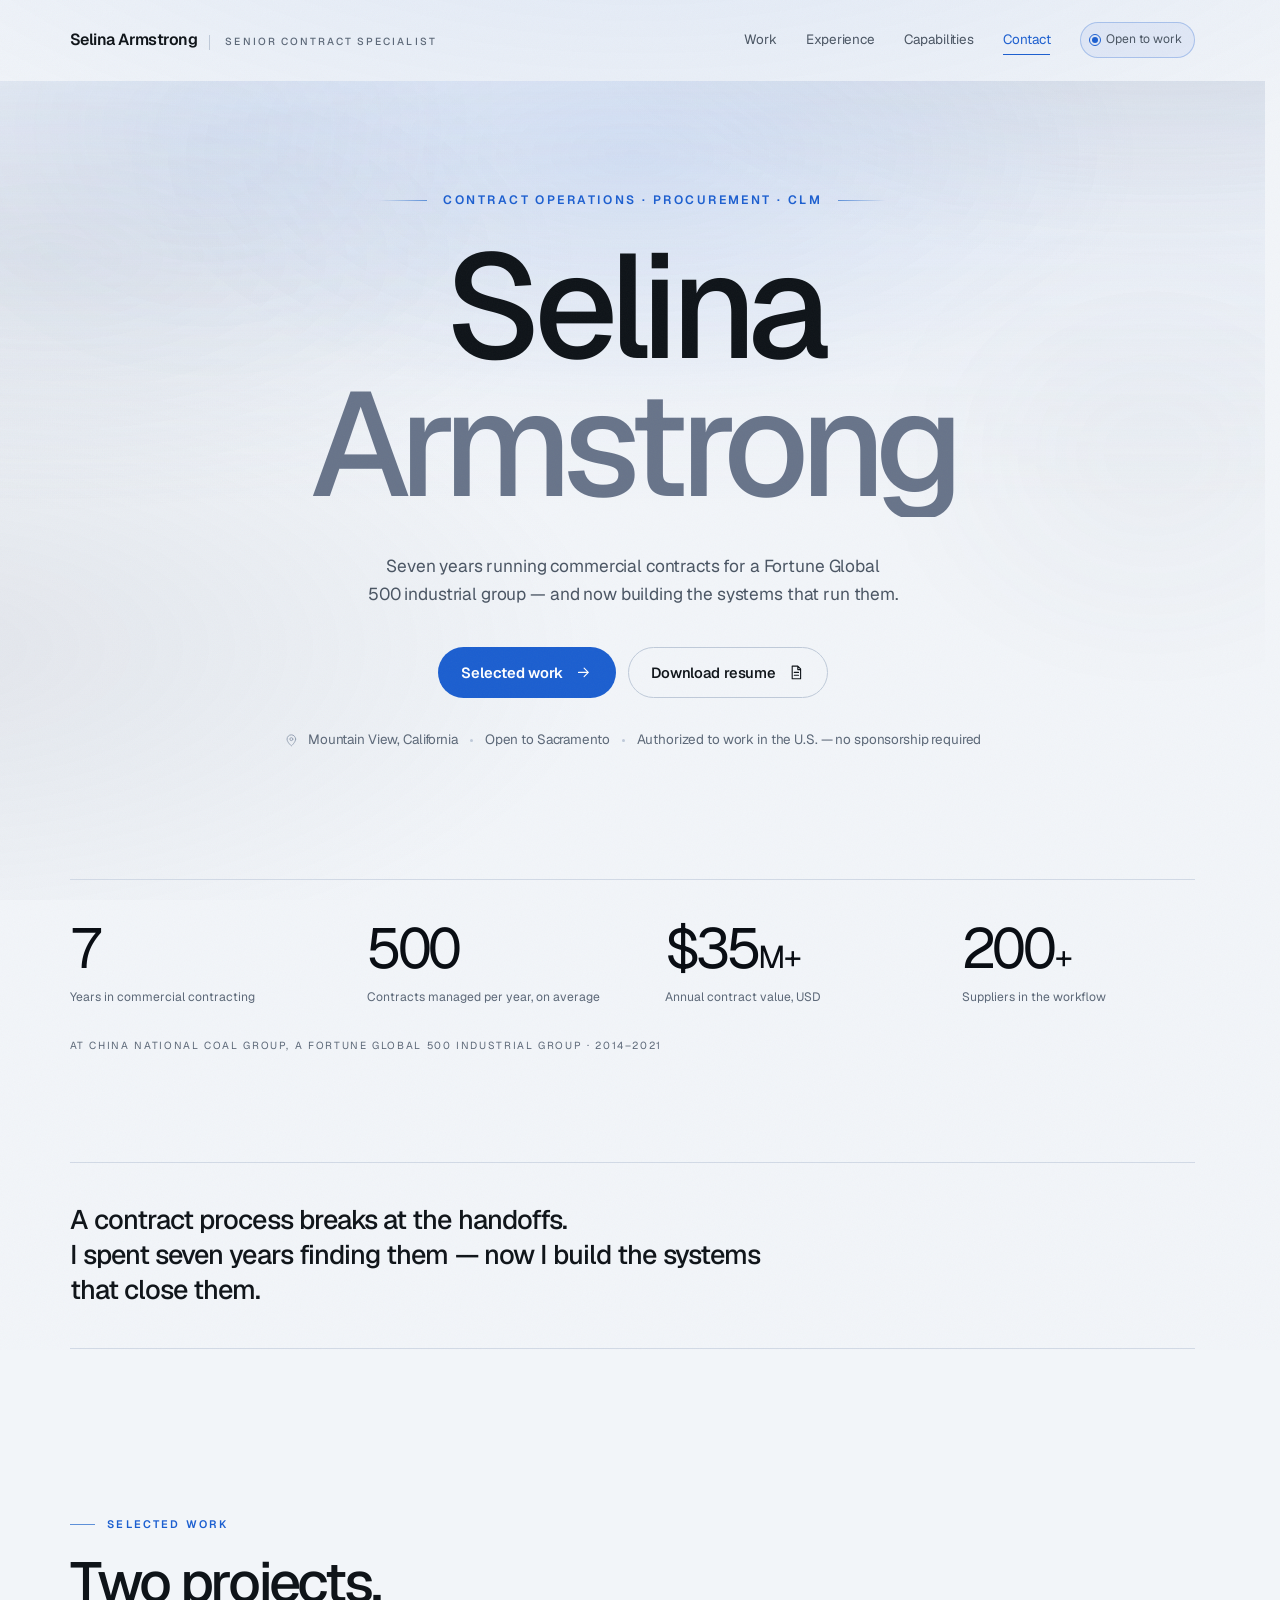
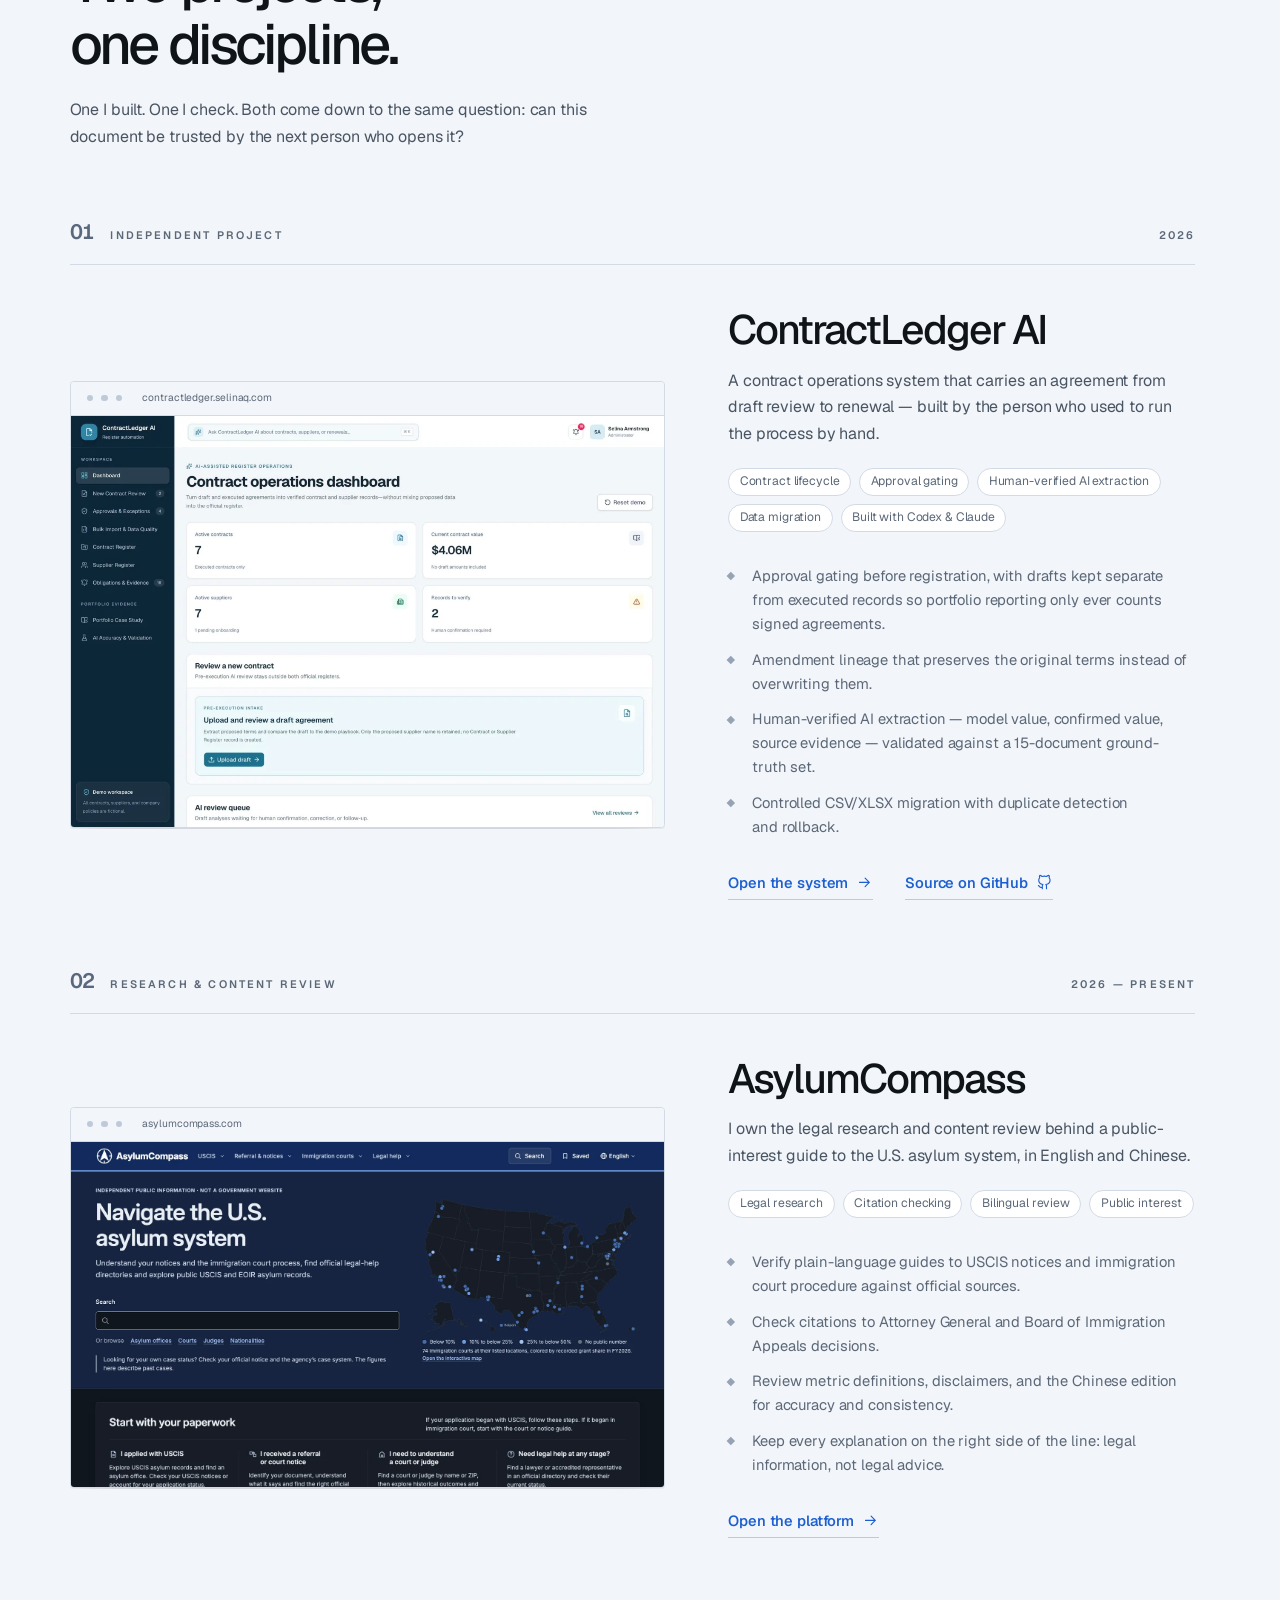
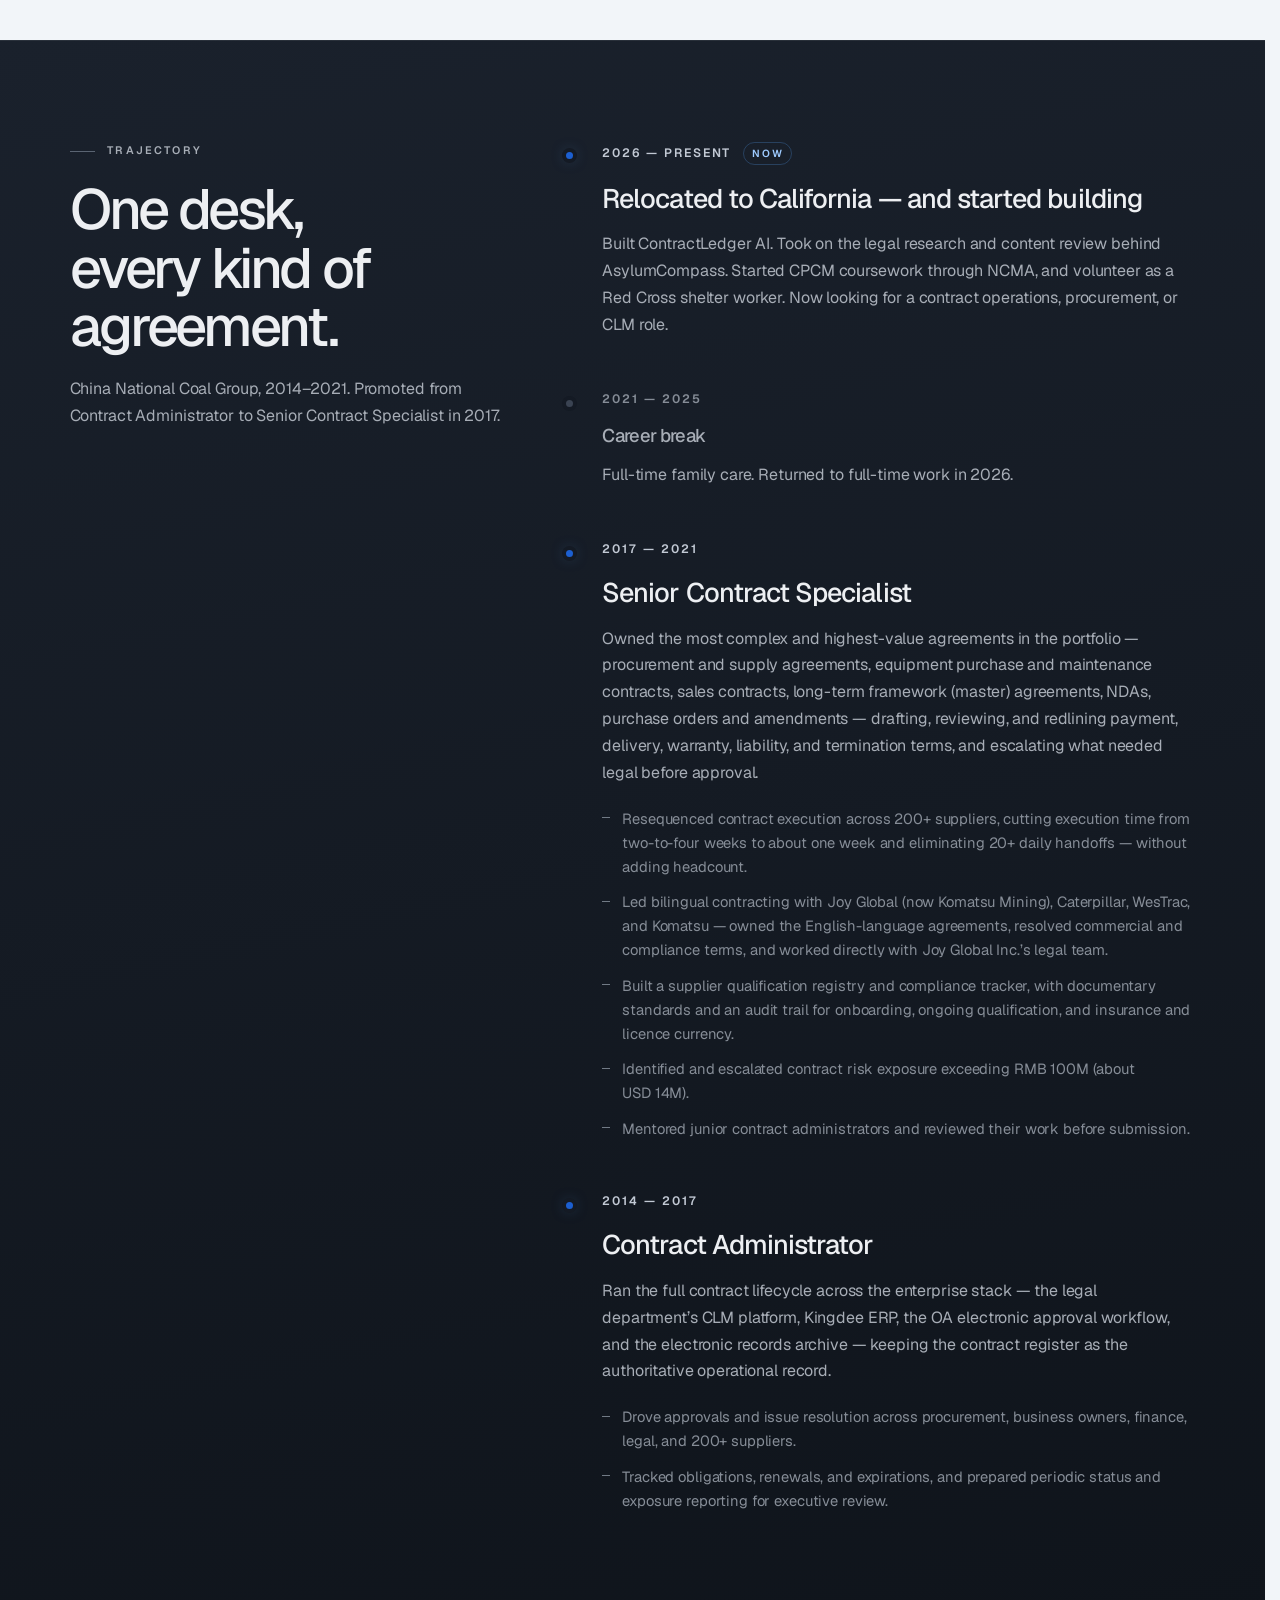
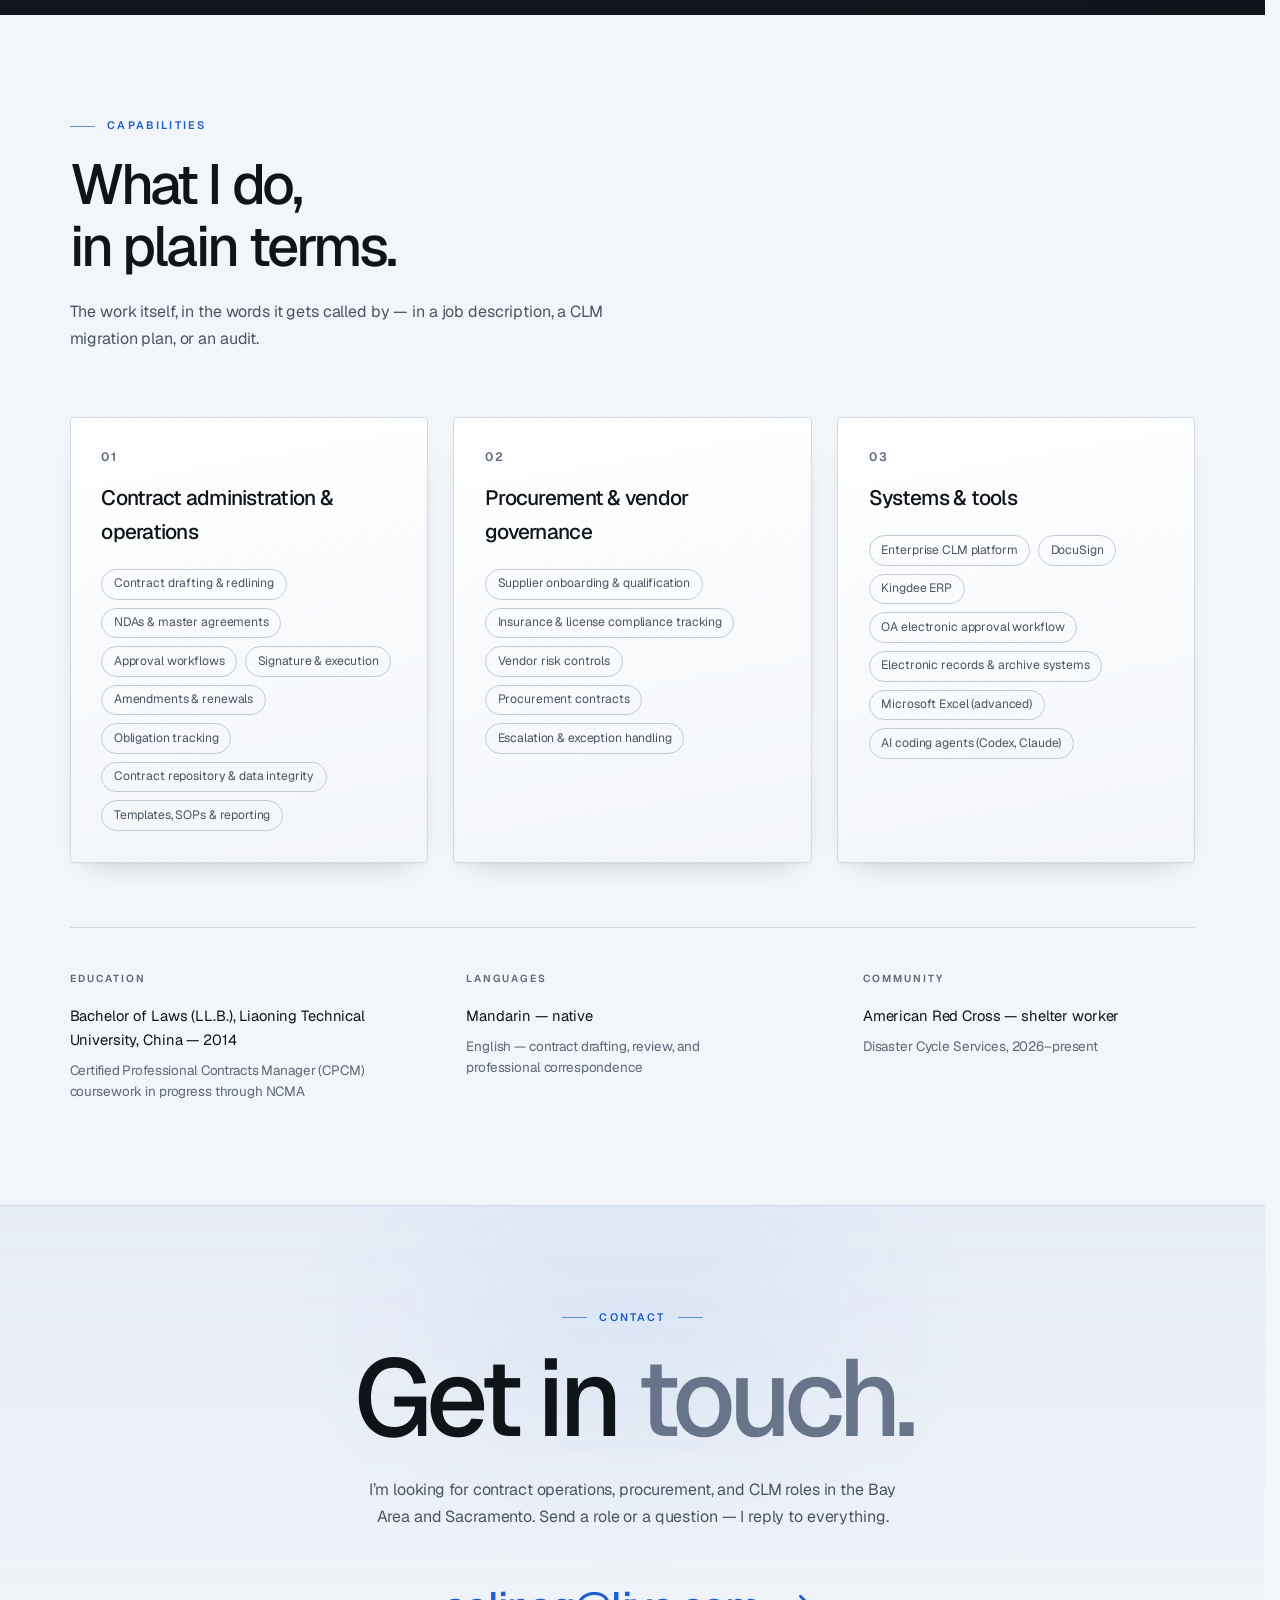
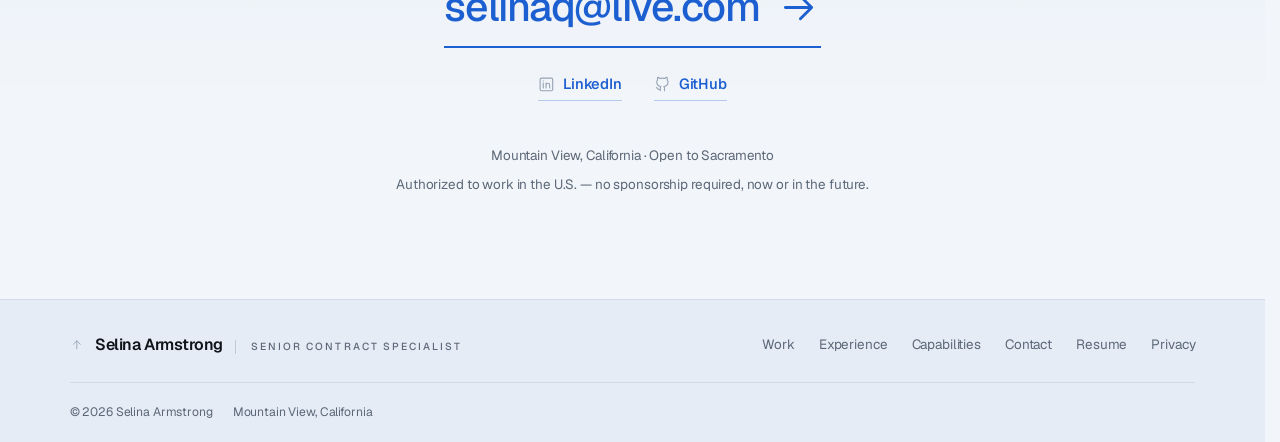
==== commit 41289b50: "Retire the navy, rebuild the foot, redraw the mark Resume. public/Selina-Armstrong-Resume.pdf is rep" ====
--- a/public/index.html
+++ b/public/index.html
@@ -15,6 +15,7 @@
   <meta property="og:image:alt" content="Title card: Selina Armstrong, Senior Contract Specialist — contract operations, CLM, procurement governance">
   <meta name="twitter:card" content="summary_large_image">
   <meta name="twitter:image:alt" content="Title card: Selina Armstrong, Senior Contract Specialist — contract operations, CLM, procurement governance">
+  <link rel="icon" type="image/png" sizes="32x32" href="assets/favicon-32.png">
   <link rel="icon" type="image/png" sizes="64x64" href="assets/favicon-64.png">
   <link rel="apple-touch-icon" href="assets/apple-touch-icon.png">
   <link rel="preload" href="assets/fonts/geist.woff2" as="font" type="font/woff2" crossorigin>
@@ -328,11 +329,24 @@
   </main>
 
   <footer>
-    <div class="shell footer-inner">
+    <div class="shell footer-top">
+      <a class="identity footer-identity" href="#top" aria-label="Back to the top of the page">
+        <svg class="icon up" aria-hidden="true"><use href="#i-arrow"/></svg>
+        <span class="wordmark">Selina Armstrong</span>
+        <span class="role">Senior Contract Specialist</span>
+      </a>
+      <nav class="footer-nav" aria-label="Footer">
+        <a href="#work">Work</a>
+        <a href="#experience">Experience</a>
+        <a href="#capabilities">Capabilities</a>
+        <a href="#contact">Contact</a>
+        <a href="Selina-Armstrong-Resume.pdf" download>Resume</a>
+        <a href="/privacy/">Privacy</a>
+      </nav>
+    </div>
+    <div class="shell footer-base">
       <span>© 2026 Selina Armstrong</span>
-      <span class="colophon">Mountain View, California</span>
-      <a href="/privacy/">Privacy</a>
-      <a class="to-top link-quiet" href="#top">Back to top<svg class="icon up" aria-hidden="true"><use href="#i-arrow"/></svg></a>
+      <span>Mountain View, California</span>
     </div>
   </footer>
 </body>
--- a/public/styles.css
+++ b/public/styles.css
@@ -63,25 +63,39 @@
   /* images adapt to the theme rather than being baked for one of them */
   --contact-bg:  linear-gradient(180deg, var(--bg-1), rgb(var(--bg-rgb) / 0) 72%);
 
-  /* ── the inverted plane ──  one navy band, its palette kept here so it
-     can be tuned in one place rather than inside the section rule */
-  --nv-bg-a:   #122C5C;
-  --nv-bg-b:   #0B1C3D;
-  --nv-ring:   #10264F;
-  --nv-line:   #27406C;
-  --nv-line-2: #35507F;
-  --nv-rule:   #4C618C;
-  --nv-text:   #F2F6FC;
-  --nv-text-2: #B4C4DE;
-  --nv-text-3: #9BADCB;
-  --nv-ac-rgb: 159 179 212;
+  /* ── the inverted plane ──────────────────────────────────────────
+     This was a saturated navy: #122C5C, by a distance the most
+     chromatic area on a page whose blue is otherwise a thin accent.
+     It read as a second website rather than a second surface, and it
+     fought the AsylumCompass screenshot sitting directly above it,
+     which is navy too.
+
+     It is now the page's own ink used as a surface — a cool slate with
+     the same hue as --text, three and a half times less chromatic. A
+     chapter break, not a change of brand.
+
+     Everything on the plane other than the plane itself is the "on
+     dark" ramp, which is the same ramp the dark theme uses. One set of
+     values for light ground, one for dark ground, and a dark band in a
+     light theme is simply the second set. [data-theme="dark"] aliases
+     these rather than repeating them, so the two cannot drift. */
+  --nv-bg-a:   #1A212C;
+  --nv-bg-b:   #0F141B;
+  --nv-ring:   #141A24;   /* the ring punched around each rail dot */
+  --nv-line:   #2B3340;
+  --nv-line-2: #3A4352;
+  --nv-rule:   #5A6472;
+  --nv-text:   #EDEFF2;
+  --nv-text-2: #A7ADB6;
+  --nv-text-3: #868D97;
+  --nv-ac-rgb: 194 201 212;
   --nv-ac:     rgb(var(--nv-ac-rgb));
-  --nv-ac-dk:  #5B74A3;
-  --nv-label:  #A9B8D4;
-  --nv-hl-rgb: 127 179 255;
-  --nv-hl-lt:  #A9CEFF;
-  --nv-hl-hi:  #D5E7FF;
-  --nv-hl-dk:  #4D7CC4;
+  --nv-ac-dk:  #717A85;
+  --nv-label:  #A7ADB6;
+  --nv-hl-rgb: 88 166 255;
+  --nv-hl-lt:  #9ECBFF;
+  --nv-hl-hi:  #CFE4FF;
+  --nv-hl-dk:  #2F6FBF;
 
   /* ── type ──  one ramp. Nothing below sets a size that is not on it. */
   --t-display: clamp(3.3rem, 11.5vw, 10.5rem);  /* the name */
@@ -183,20 +197,23 @@
   --lift:      0 0 transparent;
   --lift-hi:   0 0 transparent;
 
-  --text:      #EDEFF2;
-  --text-2:    #A7ADB6;
-  --text-3:    #868D97;
+  /* the "on dark" ramp lives once, at :root, as --nv-*; the inverted
+     band in the light theme and the whole dark theme are the same
+     situation — ink on a dark plane — and now share one set of values */
+  --text:      var(--nv-text);
+  --text-2:    var(--nv-text-2);
+  --text-3:    var(--nv-text-3);
   --text-hi:   #FBFCFE;
   --display-2: #79808B;
 
-  --ac-rgb:    194 201 212;
-  --ac-dk:     #717A85;
+  --ac-rgb:    var(--nv-ac-rgb);
+  --ac-dk:     var(--nv-ac-dk);
   --ac-dim:    rgb(var(--ac-rgb) / .18);
 
-  --hl-rgb:    88 166 255;
-  --hl-lt:     #9ECBFF;
-  --hl-hi:     #CFE4FF;
-  --hl-dk:     #2F6FBF;
+  --hl-rgb:    var(--nv-hl-rgb);
+  --hl-lt:     var(--nv-hl-lt);
+  --hl-hi:     var(--nv-hl-hi);
+  --hl-dk:     var(--nv-hl-dk);
   --hl-on:     #06121F;
   --hl-dim:    rgb(var(--hl-rgb) / .22);
 
@@ -802,12 +819,49 @@
 .nav-back:hover .icon { transform: rotate(180deg) translateX(-3px); }
 
 /* ─────────────────────────────  FOOTER  ───────────────────────────── */
+/* ─────────────────────────────  FOOTER  ──────────────────────────
+   The masthead again, at the end of the document: the same lockup on
+   the left, the same links on the right, the same left spine. The
+   header opens by saying who she is; the foot closes by saying it
+   again, and the colophon sits under its own rule.
+
+   There is no "Back to top" link any more. The name was already the
+   way home in the header, and an explicit second control for the same
+   gesture is the kind of thing a page accumulates rather than designs.
+   The lockup carries a small arrow instead, so the affordance is
+   visible without being a separate piece of furniture. */
 footer { border-top: 1px solid var(--line); background: var(--bg-1); box-shadow: inset 0 1px 0 var(--edge); }
 .experience ::selection { background: var(--hl-lt); color: var(--nv-bg-b); }
-.footer-inner { display: flex; align-items: center; justify-content: space-between; gap: var(--s-4); padding-block: var(--s-6); color: var(--text-3); font-size: var(--t-2xs); }
-.colophon { color: var(--text-3); }
-.footer-inner .up { transform: rotate(-90deg); }
-.footer-inner a:hover .up { transform: rotate(-90deg) translateX(3px); }
+.footer-top {
+  display: flex; align-items: center; justify-content: space-between;
+  flex-wrap: wrap; gap: var(--s-5) var(--s-7);
+  padding-block: var(--s-7) var(--s-6);
+}
+/* the title stays in the foot at every width — the header hides it to
+   stop the sticky bar wrapping, and the foot has no such constraint */
+.footer-identity .role { display: inline-block; }
+/* The arrow leads the lockup. Trailing it, a narrow foot wrapped the
+   title to a second line and left the arrow orphaned below it; leading,
+   it always travels with the name — and it is the one thing that tells
+   you this copy of the lockup goes up rather than home. */
+.footer-identity .up {
+  align-self: center; width: .85rem; height: .85rem; flex: none; color: var(--ac-dk);
+  transform: rotate(-90deg);
+  transition: transform var(--m-tap) var(--e), color var(--m-tint);
+}
+.footer-identity .wordmark { transition: color var(--m-tint); }
+.footer-identity:hover .wordmark, .footer-identity:focus-visible .wordmark { color: var(--hl); }
+.footer-identity:hover .up, .footer-identity:focus-visible .up {
+  color: var(--hl); transform: rotate(-90deg) translateX(2px);
+}
+.footer-nav { display: flex; flex-wrap: wrap; gap: var(--s-3) var(--s-6); font-size: var(--t-xs); }
+.footer-nav a { color: var(--text-3); transition: color var(--m-tint); }
+.footer-nav a:hover { color: var(--hl); }
+.footer-base {
+  display: flex; flex-wrap: wrap; gap: var(--s-2) var(--s-5);
+  padding-block: var(--s-5); border-top: 1px solid var(--line);
+  color: var(--text-3); font-size: var(--t-2xs);
+}
 
 /* ───────────────────────  SCROLL-DRIVEN MOTION  ────────────────────
    Where the browser can tie an animation to the scroll position itself,
@@ -993,8 +1047,20 @@
   .case-head { grid-template-columns: auto 1fr; }
   .case-year { grid-column: 2; justify-self: end; }
   .case-kind { display: none; }
-  .footer-inner { flex-wrap: wrap; justify-content: flex-start; gap: var(--s-2) var(--s-5); }
-  .colophon { order: 3; flex-basis: 100%; }
+  /* the foot stacks rather than squeezing: lockup, then links */
+  .footer-top { justify-content: flex-start; gap: var(--s-5); }
+  .footer-nav { flex-basis: 100%; gap: var(--s-3) var(--s-5); }
+}
+/* the foot's lockup is the header's, and at some width the two halves
+   stop fitting side by side. The header hides the title there; the foot
+   drops it to its own line instead, because a colophon is the one place
+   the full title belongs. */
+@media (max-width: 460px) {
+  /* .identity is flex:none, so without a cap the lockup sizes to
+     max-content and its halves never wrap, they just leave the shell */
+  .footer-identity { flex: 0 1 100%; max-width: 100%; flex-wrap: wrap; gap: var(--s-1) var(--s-3); }
+  .footer-identity .role { padding-left: 0; }
+  .footer-identity .role::before { content: none; }
 }
 @media (max-width: 420px) {
   .shell { width: 90%; }
@@ -1040,7 +1106,8 @@
   .grain, .progress, .aura,
   .hero::before, .case-shot,
   .site-header, .skip-link, .actions, .status-pill, .nav-cta,
-  .case-media, footer .up { display: none !important; }
+  /* the foot's nav is all in-page anchors; on paper it is noise */
+  .case-media, footer .up, .footer-nav { display: none !important; }
   .js .rise, .js .reveal, .js .rise-y,
   .js .split .line > span { opacity: 1 !important; transform: none !important; }
   .js.is-ready .display::after { display: none; }   /* the redline sweep */
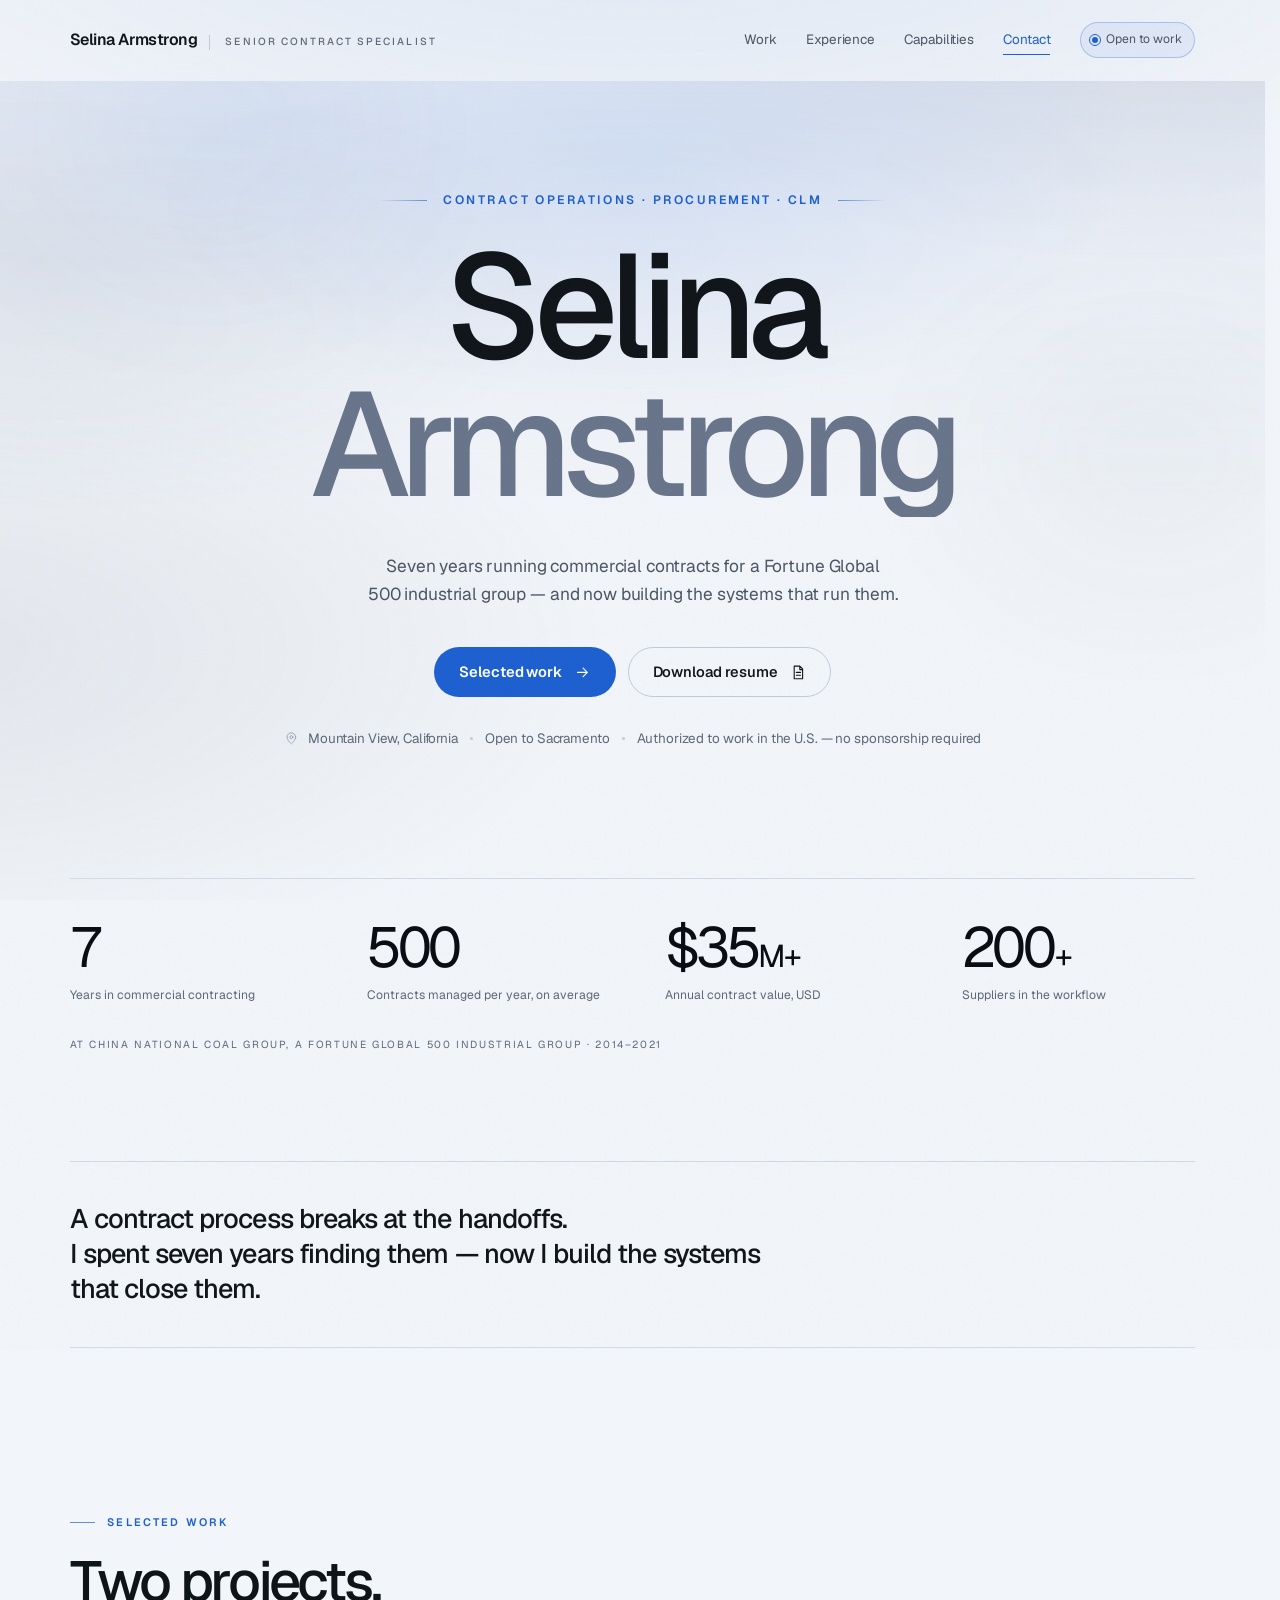
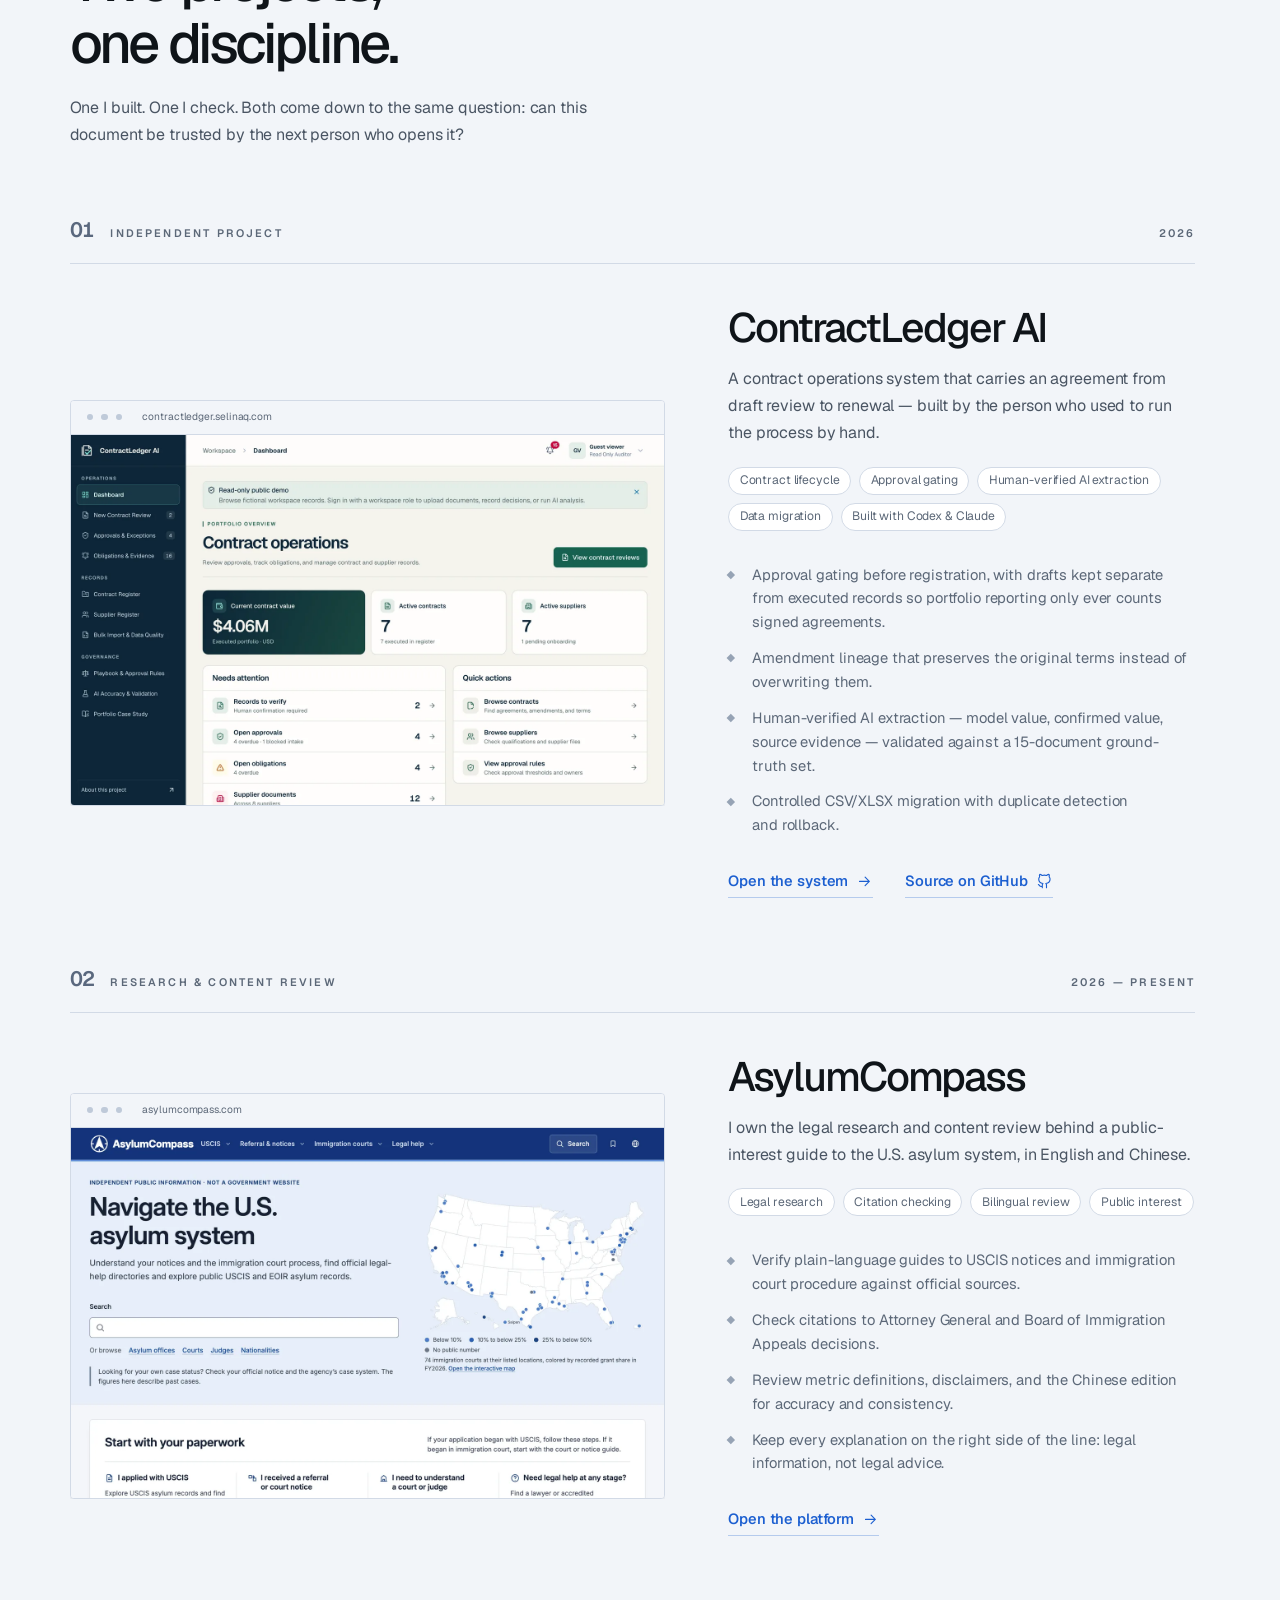
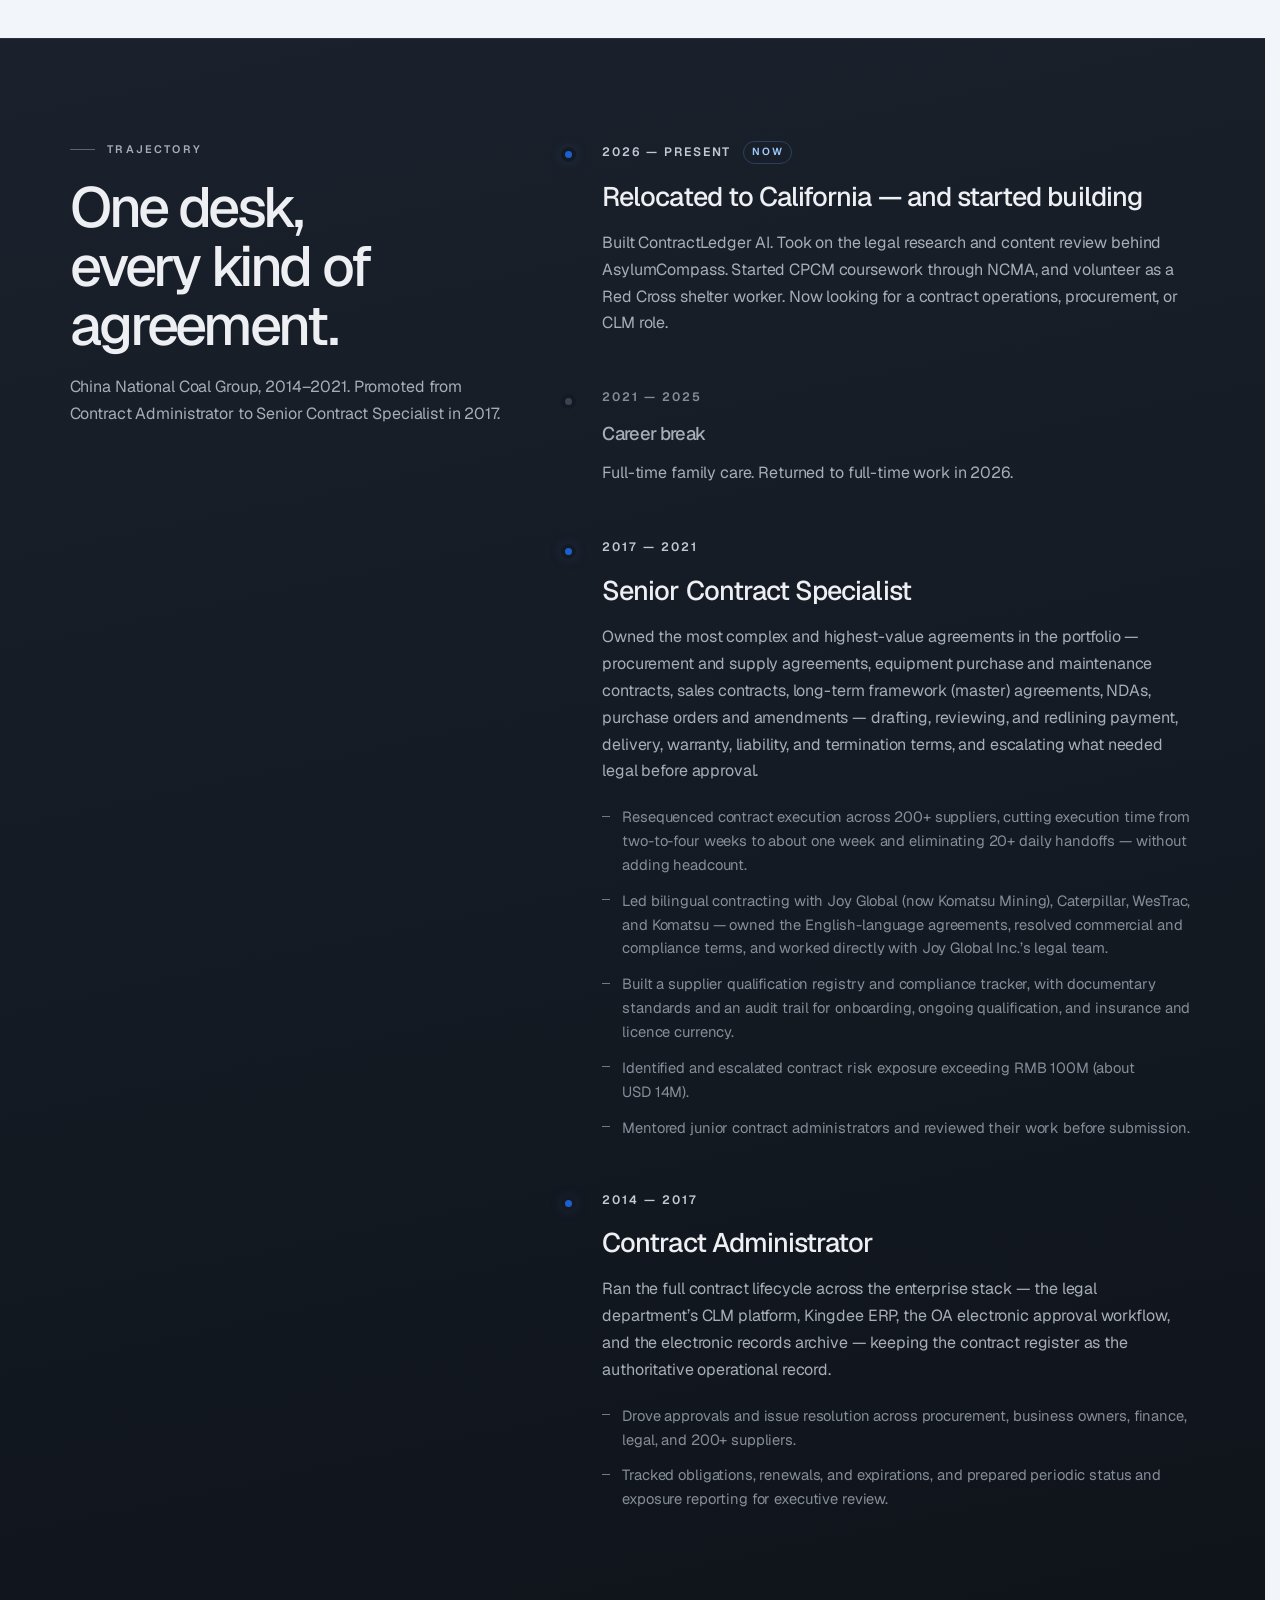
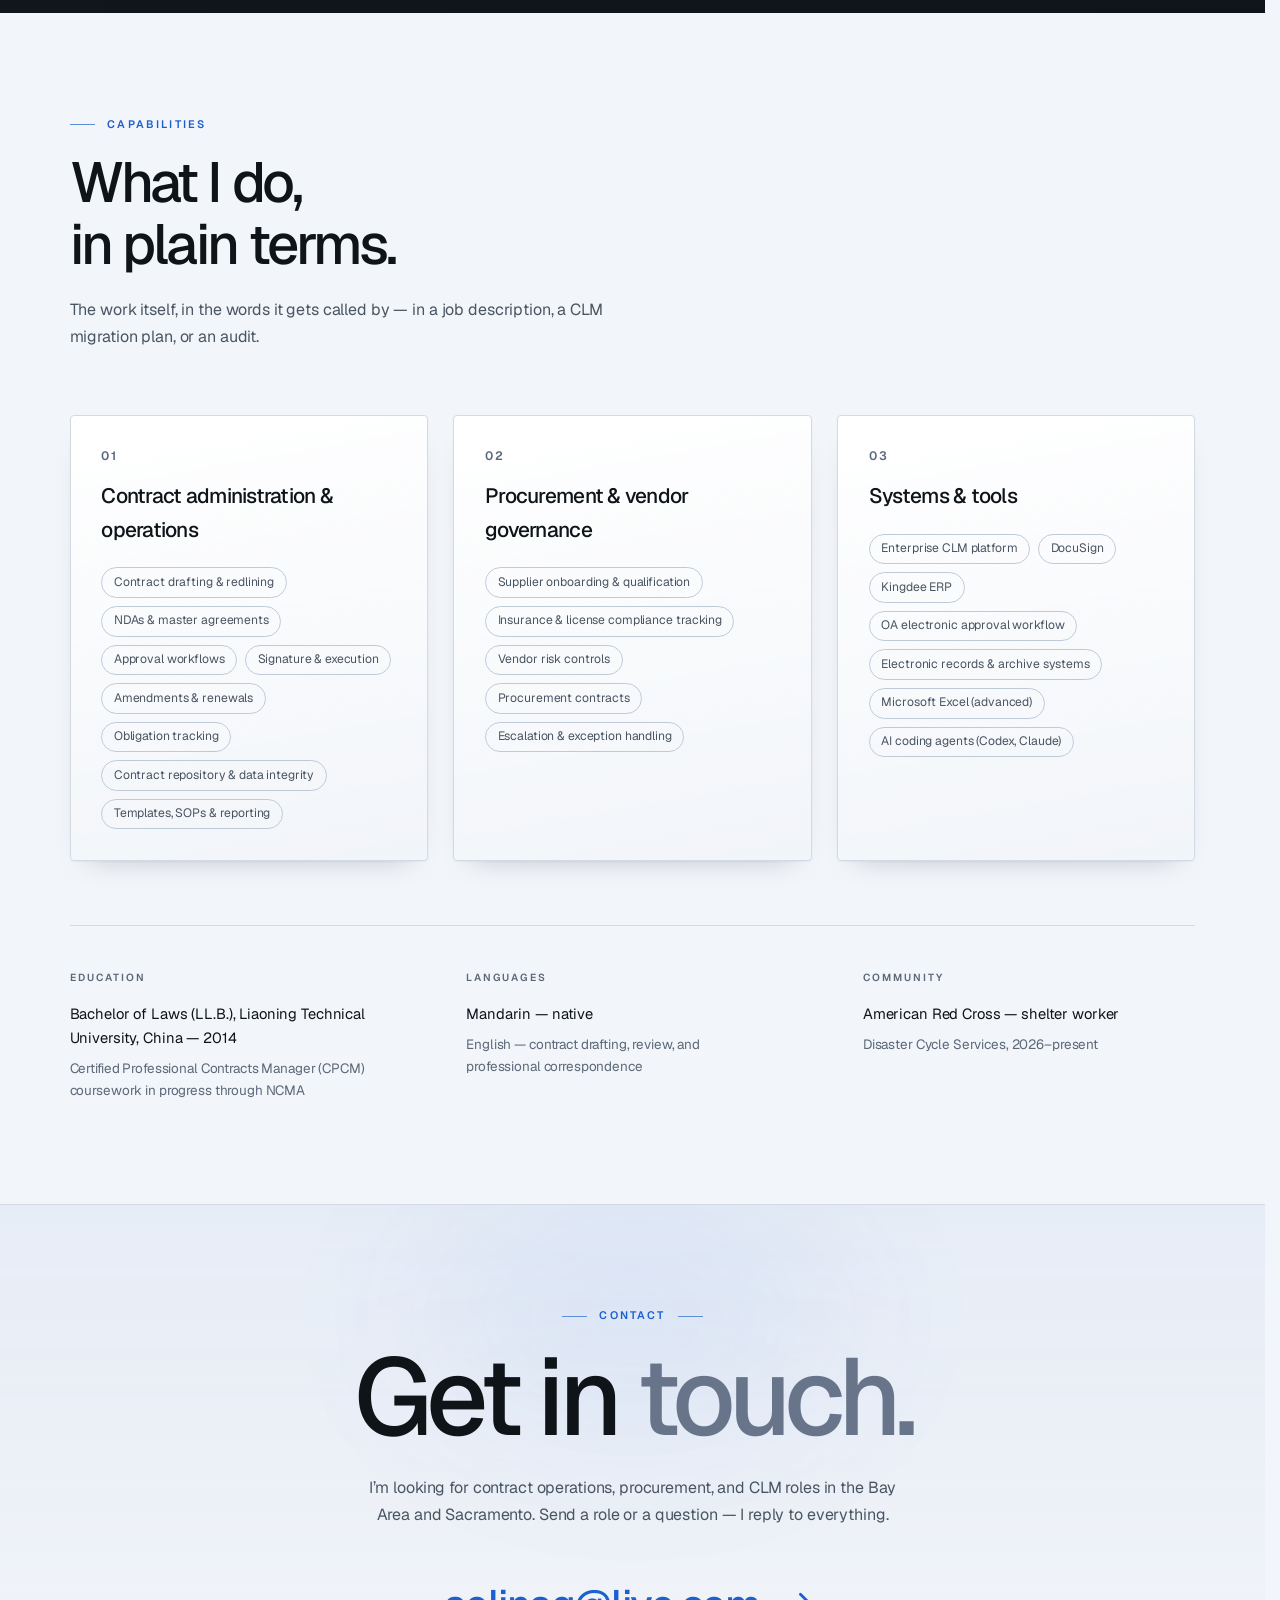
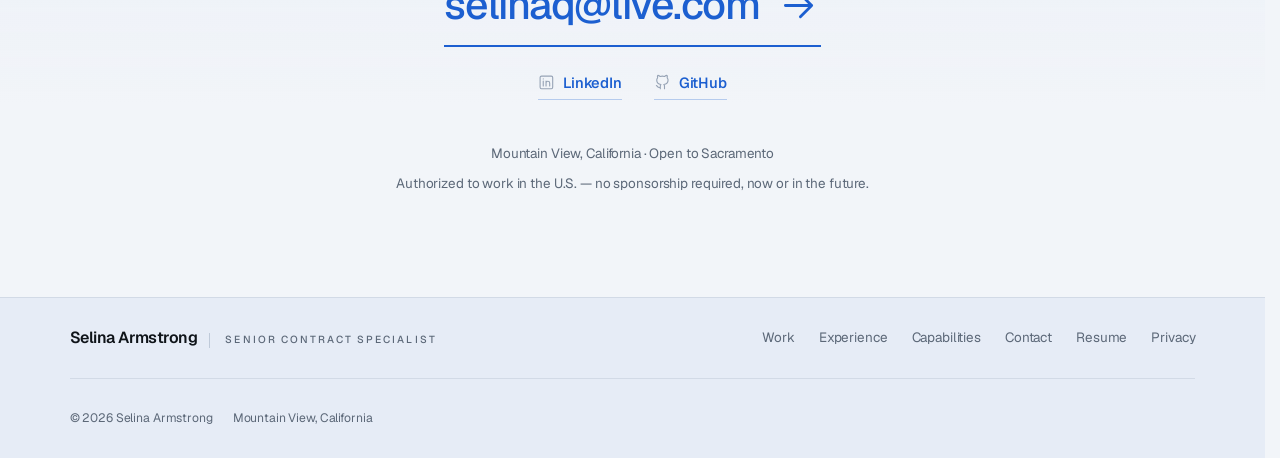
==== commit d5f64ec2: "Tie the page's parts to each other, and finish the tokens The foot's lockup is now the head's: the s" ====
--- a/public/index.html
+++ b/public/index.html
@@ -149,8 +149,8 @@
           <figure class="case-media shot" data-tilt>
             <div class="shot-bar"><i></i><i></i><i></i><span>contractledger.selinaq.com</span></div>
             <div class="shot-view">
-              <img loading="lazy" src="assets/contractledger-dashboard.webp" width="1120" height="778"
-                   alt="The ContractLedger AI dashboard: active contracts, contract value, suppliers and the review queue.">
+              <img loading="lazy" src="assets/contractledger-dashboard.webp" width="1440" height="900"
+                   alt="The ContractLedger AI dashboard: contract value, active contracts and suppliers, with queues for records to verify, open approvals and open obligations.">
             </div>
             <span class="case-chip" aria-hidden="true">Open<svg class="icon" aria-hidden="true"><use href="#i-arrow"/></svg></span>
           </figure>
@@ -184,7 +184,7 @@
           <figure class="case-media shot" data-tilt>
             <div class="shot-bar"><i></i><i></i><i></i><span>asylumcompass.com</span></div>
             <div class="shot-view">
-              <img loading="lazy" src="assets/asylumcompass-home.webp" width="1600" height="933"
+              <img loading="lazy" src="assets/asylumcompass-home.webp" width="1440" height="900"
                    alt="The AsylumCompass homepage: a plain-language guide to the U.S. asylum system with a map of immigration courts.">
             </div>
             <span class="case-chip" aria-hidden="true">Open<svg class="icon" aria-hidden="true"><use href="#i-arrow"/></svg></span>
@@ -330,8 +330,7 @@
 
   <footer>
     <div class="shell footer-top">
-      <a class="identity footer-identity" href="#top" aria-label="Back to the top of the page">
-        <svg class="icon up" aria-hidden="true"><use href="#i-arrow"/></svg>
+      <a class="identity" href="#top" aria-label="Back to the top of the page">
         <span class="wordmark">Selina Armstrong</span>
         <span class="role">Senior Contract Specialist</span>
       </a>
--- a/public/styles.css
+++ b/public/styles.css
@@ -46,7 +46,6 @@
   --hl-rgb:    28 95 208;
   --hl:        rgb(var(--hl-rgb));
   --hl-lt:     #164FAF;    /* hover: goes deeper, not lighter */
-  --hl-hi:     #0F3D8C;
   --hl-dk:     #5E90D8;    /* soft blue marks and rules */
   --hl-on:     #FFFFFF;    /* text sitting on filled azure */
   --hl-dim:    rgb(var(--hl-rgb) / .28);
@@ -94,7 +93,6 @@
   --nv-label:  #A7ADB6;
   --nv-hl-rgb: 88 166 255;
   --nv-hl-lt:  #9ECBFF;
-  --nv-hl-hi:  #CFE4FF;
   --nv-hl-dk:  #2F6FBF;
 
   /* ── type ──  one ramp. Nothing below sets a size that is not on it. */
@@ -148,6 +146,7 @@
   --gap-row:  clamp(1.8rem, 3.4vw, 2.8rem);  /* row to row */
   --gap-col:  clamp(2rem, 5vw, 5rem);        /* two-column gutter */
   --gap-card: clamp(1rem, 2vw, 1.6rem);      /* card to card */
+  --gap-entry: clamp(2.2rem, 4vw, 3.4rem);   /* one entry on the timeline to the next */
   --pad-card: clamp(1.4rem, 2.4vw, 2rem);
 
   /* measure — how far a line of text is allowed to run. Three widths,
@@ -177,9 +176,39 @@
   --m-lag:   .12s;   /* the beat before a sequence starts */
   --r:     4px;            /* content planes; controls stay pill-shaped */
   --r-pill: 2rem;
-  --head-h:    5rem;       /* one source of truth: masthead and sheet share it */
-  --head-h-sm: 4.3rem;
+
+  /* ── what the page draws with ──  as opposed to the space it leaves.
+     These were literals scattered through the file, and several of
+     them appeared twice — which is how two things that are supposed to
+     match quietly stop matching. */
+  --rule:    1px;          /* a hairline: borders, dividers, the spine */
+  --rule-2:  2px;          /* an emphatic rule: the progress bar, the address */
+  --icon:    1.05rem;      /* every inline icon */
+  --dot:     7px;          /* a node on the timeline */
+  --mark:    .35rem;       /* a bullet */
+  --ctl-h:    3rem;        /* a button */
+  --ctl-h-sm: 2.6rem;      /* a compact control: the menu toggle */
+  --ctl-h-lg: 3.2rem;      /* a full-width control on a touch sheet */
+  --bar-h:   1.5px;        /* the two rules in the menu mark, and their */
+  --bar-gap: 5px;          /* gap: the cross is derived from both */
+  --rail-indent: clamp(1.4rem, 2.6vw, 2.2rem);
+
+  /* ── the page's own edges ──  the gutter is stated once so the shell
+     and the full-bleed mobile sheet line up on it instead of agreeing
+     by accident. */
+  --gutter: 5.5%;
   --shell: 78rem;
+  --head-h:     5rem;      /* one source of truth: masthead and sheet share it */
+  --head-h-min: 4.1rem;    /* the masthead once it has stuck */
+  --head-h-sm:  4.3rem;
+
+  /* ── the title page's rhythm ──  four steps, fluid like the name
+     above them. They live here rather than in .hero so the first
+     screen can be re-tuned as one thing. */
+  --gap-name:    clamp(1.1rem, 2.4vw, 1.9rem);   /* kicker to the name */
+  --gap-lede:    clamp(1.5rem, 3vw, 2.2rem);     /* the name to the line under it */
+  --gap-actions: clamp(1.8rem, 3vw, 2.5rem);     /* the line to the buttons */
+  --gap-meta:    clamp(1.4rem, 2.4vw, 2rem);     /* the buttons to the small print */
   --body: Geist, "Helvetica Neue", Arial, sans-serif;
 }
 
@@ -212,7 +241,6 @@
 
   --hl-rgb:    var(--nv-hl-rgb);
   --hl-lt:     var(--nv-hl-lt);
-  --hl-hi:     var(--nv-hl-hi);
   --hl-dk:     var(--nv-hl-dk);
   --hl-on:     #06121F;
   --hl-dim:    rgb(var(--hl-rgb) / .22);
@@ -244,14 +272,14 @@
 ::selection { background: var(--hl); color: var(--hl-on); }
 .symbols { display: none; }
 .icon {
-  width: 1.05rem; height: 1.05rem; flex: none; fill: none; stroke: currentColor;
+  width: var(--icon); height: var(--icon); flex: none; fill: none; stroke: currentColor;
   stroke-width: 1.6; stroke-linecap: round; stroke-linejoin: round;
 }
-.shell { width: min(89%, var(--shell)); margin-inline: auto; }
+.shell { width: min(calc(100% - var(--gutter) * 2), var(--shell)); margin-inline: auto; }
 .skip-link {
-  position: fixed; top: .7rem; left: .7rem; z-index: 90; padding: .7rem 1.1rem;
+  position: fixed; top: var(--s-3); left: var(--s-3); z-index: 90; padding: var(--s-3) var(--s-5);
   background: var(--hl); color: var(--hl-on); font-weight: var(--w-semi); font-size: var(--t-xs);
-  border-radius: 2px; transform: translateY(-200%);
+  border-radius: var(--r); transform: translateY(-200%);
 }
 .skip-link:focus { transform: none; }
 
@@ -280,7 +308,7 @@
   80%  { transform: translate(3%, 1%); }
   100% { transform: translate(0, 0); }
 }
-.progress { position: fixed; inset: 0 0 auto; z-index: 70; height: 2px; pointer-events: none; }
+.progress { position: fixed; inset: 0 0 auto; z-index: 70; height: var(--rule-2); pointer-events: none; }
 .progress i {
   display: block; height: 100%; background: var(--hl);
   transform: scaleX(var(--p, 0)); transform-origin: 0 50%;
@@ -333,7 +361,7 @@
 .site-header {
   position: sticky; top: 0; z-index: 60; background: transparent;
   transition: background var(--m-tap) var(--e2), border-color var(--m-tap) var(--e2), backdrop-filter var(--m-tap);
-  border-bottom: 1px solid transparent;
+  border-bottom: var(--rule) solid transparent;
 }
 .site-header.is-stuck {
   background: rgb(var(--bg-rgb) / .96); backdrop-filter: blur(10px) saturate(130%); border-bottom-color: var(--line);
@@ -342,7 +370,7 @@
   display: flex; align-items: center; justify-content: space-between; gap: var(--s-6); flex-wrap: nowrap;
   min-height: var(--head-h); transition: min-height var(--m-tap) var(--e2);
 }
-.is-stuck .masthead { min-height: 4.1rem; }
+.is-stuck .masthead { min-height: var(--head-h-min); }
 .nav-open .masthead { transition: none; }
 /* The name is the mark. Three pictorial marks were drawn and none of
    them earned its place beside a name this short; a typographic lockup
@@ -359,7 +387,7 @@
 @media (max-width: 1080px) { .identity .role { display: none; } }
 .identity .role::before {
   content: ""; position: absolute; left: 0; top: .1em; bottom: .1em;
-  width: 1px; background: var(--line-2);
+  width: var(--rule); background: var(--line-2);
 }
 .identity:hover .role { color: var(--text-2); }
 .primary-nav { display: flex; align-items: center; gap: clamp(1.3rem, 2.3vw, 2.3rem); font-size: var(--t-xs); }
@@ -370,7 +398,7 @@
 .primary-nav a:not(.btn) { color: var(--text-2); transition: color var(--m-tint); }
 .primary-nav a span { position: relative; display: inline-block; padding-block: var(--s-1); }
 .primary-nav a span::after {
-  content: ""; position: absolute; left: 0; bottom: 0; width: 100%; height: 1px;
+  content: ""; position: absolute; left: 0; bottom: 0; width: 100%; height: var(--rule);
   background: var(--hl); transform: scaleX(0); transform-origin: 100% 50%;
   transition: transform var(--m-tap) var(--e);
 }
@@ -379,12 +407,12 @@
 .primary-nav a.is-active { color: var(--hl); }
 .status-pill {
   display: inline-flex; align-items: center; gap: var(--s-2); padding: .42rem .8rem .42rem .68rem;
-  border: 1px solid var(--hl-dim); background: rgb(var(--hl-rgb) / .06);
+  border: var(--rule) solid var(--hl-dim); background: rgb(var(--hl-rgb) / .06);
   border-radius: var(--r-pill); font-size: var(--t-2xs); color: var(--text-2);
 }
 .pulse { position: relative; width: .4rem; height: .4rem; border-radius: 50%; background: var(--ok); }
 .pulse::after {
-  content: ""; position: absolute; inset: -.2rem; border-radius: 50%; border: 1px solid var(--ok);
+  content: ""; position: absolute; inset: -.2rem; border-radius: 50%; border: var(--rule) solid var(--ok);
   animation: pulse 2.4s var(--e2) infinite;
 }
 @keyframes pulse { 0% { opacity: .9; transform: scale(.6); } 70%, 100% { opacity: 0; transform: scale(1.7); } }
@@ -411,17 +439,17 @@
   display: inline-flex; align-items: center; gap: var(--s-4); color: var(--hl);
   font-size: var(--t-2xs); font-weight: var(--w-semi); letter-spacing: var(--tr-label); text-transform: uppercase;
 }
-.kicker::before, .kicker::after { content: ""; width: clamp(1.4rem, 4vw, 3rem); height: 1px; background: linear-gradient(90deg, transparent, var(--hl-dk)); }
+.kicker::before, .kicker::after { content: ""; width: clamp(1.4rem, 4vw, 3rem); height: var(--rule); background: linear-gradient(90deg, transparent, var(--hl-dk)); }
 .kicker::after { background: linear-gradient(90deg, var(--hl-dk), transparent); }
 .display {
   position: relative;
-  margin-top: clamp(1.1rem, 2.4vw, 1.9rem);
+  margin-top: var(--gap-name);
   font-size: var(--t-display); line-height: var(--lh-display);
   letter-spacing: var(--tr-display); font-weight: var(--w-medium);
 }
 /* one redline pass across the name on arrival */
 .js.is-ready .display::after {
-  content: ""; position: absolute; left: -2%; right: -2%; top: 51%; height: 1px;
+  content: ""; position: absolute; left: -2%; right: -2%; top: 51%; height: var(--rule);
   background: linear-gradient(90deg, transparent, var(--hl-lt) 45%, var(--hl) 55%, transparent);
   transform-origin: 0 50%; pointer-events: none;
   animation: redline 1.9s var(--e) .45s both;
@@ -434,15 +462,15 @@
 }
 .display .muted { color: var(--display-2); }
 .lede {
-  max-width: var(--measure); margin: clamp(1.5rem, 3vw, 2.2rem) auto 0;
+  max-width: var(--measure); margin: var(--gap-lede) auto 0;
   color: var(--text-2); font-size: var(--t-lead); line-height: var(--lh-body);
   letter-spacing: var(--tr-body); text-wrap: balance;
 }
-.actions { display: flex; justify-content: center; flex-wrap: wrap; gap: var(--s-3); margin-top: clamp(1.8rem, 3vw, 2.5rem); }
+.actions { display: flex; justify-content: center; flex-wrap: wrap; gap: var(--s-3); margin-top: var(--gap-actions); }
 .btn {
   position: relative; overflow: hidden; display: inline-flex; align-items: center; gap: var(--s-3);
-  min-height: 3rem; padding: .8rem 1.4rem; border-radius: var(--r-pill); font-size: var(--t-sm); font-weight: var(--w-strong);
-  border: 1px solid transparent; transform: translate3d(var(--mx, 0), var(--my, 0), 0);
+  min-height: var(--ctl-h); padding: var(--s-3) var(--s-6); border-radius: var(--r-pill); font-size: var(--t-sm); font-weight: var(--w-strong);
+  border: var(--rule) solid transparent; transform: translate3d(var(--mx, 0), var(--my, 0), 0);
   transition: transform var(--m-tap) var(--e), background var(--m-tint), border-color var(--m-tint), color var(--m-tint);
 }
 .btn:active { transform: translate3d(var(--mx, 0), var(--my, 0), 0) scale(.985); transition-duration: .08s; }
@@ -455,7 +483,7 @@
 .btn-ghost:hover { border-color: var(--hl); color: var(--hl-lt); }
 .hero-meta {
   display: flex; justify-content: center; align-items: center; flex-wrap: wrap; gap: var(--s-2) var(--s-3);
-  margin-top: clamp(1.4rem, 2.4vw, 2rem); color: var(--text-3); font-size: var(--t-xs);
+  margin-top: var(--gap-meta); color: var(--text-3); font-size: var(--t-xs);
 }
 .hero-meta .icon { width: .92rem; height: .92rem; color: var(--ac-dk); margin-right: -.2rem; }
 .hero-meta .where { display: inline-flex; align-items: center; gap: var(--s-2) var(--s-3); }
@@ -469,7 +497,7 @@
 .metrics-grid {
   display: grid; grid-template-columns: repeat(4, 1fr);
   gap: var(--gap-card) var(--gap-col);
-  padding-block: var(--s-8) 0; border-top: 1px solid var(--line);
+  padding-block: var(--s-8) 0; border-top: var(--rule) solid var(--line);
 }
 /* markup is dt-then-dd (as the spec requires); column-reverse puts the figure on top */
 .metrics-grid > div { display: flex; flex-direction: column-reverse; justify-content: flex-end; }
@@ -494,7 +522,7 @@
 /* ─────────────────────────────  THESIS  ──────────────────────────── */
 /* One line between the numbers and the work: what the numbers were for. */
 .thesis { padding-block: var(--sec-y-sm); }
-.thesis .shell { border-block: 1px solid var(--line); }
+.thesis .shell { border-block: var(--rule) solid var(--line); }
 .thesis p {
   max-width: var(--measure-lg); padding-block: var(--s-8);
   font-size: var(--t-4); line-height: var(--lh-snug);
@@ -506,7 +534,7 @@
 .section { position: relative; padding-block: var(--sec-y); }
 .eyebrow { display: flex; align-items: center; gap: var(--s-3); color: var(--hl); font-size: var(--t-label); font-weight: var(--w-semi); letter-spacing: var(--tr-label); text-transform: uppercase; }
 .eyebrow i {
-  width: 1.6rem; height: 1px; background: var(--hl-dk);
+  width: 1.6rem; height: var(--rule); background: var(--hl-dk);
   transform-origin: 0 50%; transition: transform var(--m-plane) var(--e) var(--m-lag);
 }
 .js .reveal .eyebrow i, .js .eyebrow.reveal i { transform: scaleX(0); }
@@ -525,7 +553,7 @@
 .case + .case { margin-top: var(--sec-y-sm); }
 .case-head {
   display: grid; grid-template-columns: auto 1fr auto; align-items: baseline; gap: var(--s-4);
-  padding-bottom: var(--s-4); border-bottom: 1px solid var(--line);
+  padding-bottom: var(--s-4); border-bottom: var(--rule) solid var(--line);
   margin-bottom: var(--gap-row);
 }
 .case-no {
@@ -540,13 +568,13 @@
 .case:nth-child(even) .case-grid .case-media { order: 2; }
 .case-tags { display: flex; flex-wrap: wrap; gap: var(--s-2); margin-top: var(--s-5); }
 .case-tags li {
-  padding: .32rem .66rem; border: 1px solid var(--line); border-radius: var(--r-pill);
+  padding: .32rem .66rem; border: var(--rule) solid var(--line); border-radius: var(--r-pill);
   background: var(--bg-2); color: var(--text-3); font-size: var(--t-2xs); line-height: var(--lh-snug);
 }
 .case-media {
   position: relative; overflow: hidden; border-radius: var(--r);
-  border: 1px solid var(--line); background: var(--bg-2);
-  box-shadow: inset 0 1px 0 var(--edge), var(--lift);
+  border: var(--rule) solid var(--line); background: var(--bg-2);
+  box-shadow: inset 0 var(--rule) 0 var(--edge), var(--lift);
   transition: border-color var(--m-move) var(--e), transform var(--m-move) var(--e), box-shadow var(--m-move) var(--e);
   transform: perspective(1200px) rotateX(var(--ry, 0deg)) rotateY(var(--rx, 0deg));
 }
@@ -564,7 +592,7 @@
 .shot-bar {
   display: flex; align-items: center; gap: var(--s-2);
   padding: 0 var(--s-4); height: 2.1rem; flex: none;
-  border-bottom: 1px solid var(--line); background: var(--bg);
+  border-bottom: var(--rule) solid var(--line); background: var(--bg);
 }
 .shot-bar i { width: .4rem; height: .4rem; border-radius: 50%; background: var(--line-2); }
 .shot-bar i:first-child { margin-left: 0; }
@@ -579,7 +607,7 @@
    swallows its own content. */
 .shot-view img { width: 100%; height: auto; display: block; }
 .case-shot:hover .case-media, .case-shot:focus-visible .case-media {
-  box-shadow: inset 0 1px 0 var(--edge), var(--lift-hi);
+  box-shadow: inset 0 var(--rule) 0 var(--edge), var(--lift-hi);
 }
 
 .case-shot { display: block; border-radius: var(--r); }
@@ -601,7 +629,7 @@
 
 .case-media::before {
   content: ""; position: absolute; inset: 0; z-index: 2; pointer-events: none;
-  box-shadow: inset 0 0 0 1px var(--ac-dim); opacity: 0; transition: opacity var(--m-move) var(--e);
+  box-shadow: inset 0 0 0 var(--rule) var(--ac-dim); opacity: 0; transition: opacity var(--m-move) var(--e);
 }
 .case-media:hover::before { opacity: 1; }
 .case-media figcaption {
@@ -616,7 +644,7 @@
   position: relative; padding-left: var(--s-6); color: var(--text-3); font-size: var(--t-sm); line-height: var(--lh-body);
 }
 .case-points li::before {
-  content: ""; position: absolute; left: 0; top: .62em; width: .35rem; height: .35rem;
+  content: ""; position: absolute; left: 0; top: .62em; width: var(--mark); height: var(--mark);
   background: var(--ac-dk); transform: rotate(45deg);
 }
 .case-links { display: flex; flex-wrap: wrap; gap: var(--s-4) var(--s-7); margin-top: var(--s-7); }
@@ -628,10 +656,10 @@
   padding-bottom: var(--s-1); transition: color var(--m-tint);
 }
 .link-lead  { color: var(--hl); font-size: var(--t-sm); font-weight: var(--w-strong);
-              border-bottom: 1px solid var(--hl-dim); }
+              border-bottom: var(--rule) solid var(--hl-dim); }
 .link-quiet { color: var(--text-2); font-size: var(--t-xs); }
 .link-lead::after, .link-quiet::after {
-  content: ""; position: absolute; left: 0; bottom: -1px; width: 100%; height: 1px;
+  content: ""; position: absolute; left: 0; bottom: -1px; width: 100%; height: var(--rule);
   background: currentColor; transform: scaleX(0); transform-origin: 100% 50%;
   transition: transform var(--m-tap) var(--e);
 }
@@ -662,38 +690,39 @@
   --ac-dim:    rgb(var(--nv-ac-rgb) / .22);
   --hl-rgb:    var(--nv-hl-rgb);
   --hl-lt:     var(--nv-hl-lt);
-  --hl-hi:     var(--nv-hl-hi);
   --hl-dk:     var(--nv-hl-dk);
   --hl-dim:    rgb(var(--nv-hl-rgb) / .25);
   color: var(--nv-text);
   background: linear-gradient(168deg, var(--nv-bg-a), var(--nv-bg-b));
-  box-shadow: inset 0 1px 0 var(--edge);
+  box-shadow: inset 0 var(--rule) 0 var(--edge);
 }
 /* the section label sits quietly on the navy; the vivid blue belongs to
    things you can act on, not to a caption */
 .experience .eyebrow { color: var(--nv-label); }
 .experience .eyebrow i { background: var(--nv-rule); }
 .exp-grid { display: grid; grid-template-columns: .82fr 1.18fr; gap: var(--gap-col); align-items: start; }
-.exp-head { position: sticky; top: 7rem; }
-.rail { position: relative; padding-left: clamp(1.4rem, 2.6vw, 2.2rem); }
+/* clears the masthead by one step of the ramp, so it is tied to the
+   bar rather than to a number that happened to look right */
+.exp-head { position: sticky; top: calc(var(--head-h) + var(--s-7)); }
+.rail { position: relative; padding-left: var(--rail-indent); }
 .rail::before {
-  content: ""; position: absolute; left: 0; top: .5rem; bottom: .5rem; width: 1px;
+  content: ""; position: absolute; left: 0; top: .5rem; bottom: .5rem; width: var(--rule);
   background: linear-gradient(180deg, var(--ac-dk), var(--line) 55%, transparent);
   transform: scaleY(var(--rail, 1)); transform-origin: 50% 0;
 }
 .js .rail::before { --rail: 0; transition: transform var(--m-snap) linear; }
 .rail > li { position: relative; }
-.rail > li + li { margin-top: clamp(2.2rem, 4vw, 3.4rem); }
+.rail > li + li { margin-top: var(--gap-entry); }
 .rail > li::before {
-  content: ""; position: absolute; left: calc(clamp(1.4rem, 2.6vw, 2.2rem) * -1); top: .62rem;
-  width: 7px; height: 7px; margin-left: -3px; border-radius: 50%;
+  content: ""; position: absolute; left: calc(var(--rail-indent) * -1); top: .62rem;
+  width: var(--dot); height: var(--dot); margin-left: calc(var(--dot) / -2); border-radius: 50%;
   background: var(--hl); box-shadow: 0 0 0 4px var(--bg-1), 0 0 14px rgb(var(--hl-rgb) / .5);
 }
 .rail > li.muted-item::before { background: var(--line-2); box-shadow: 0 0 0 4px var(--bg-1); }
 .yr { display: flex; align-items: center; gap: var(--s-3); color: var(--text-3); font-size: var(--t-2xs); font-weight: var(--w-semi); letter-spacing: var(--tr-label-sm); text-transform: uppercase; }
 .rail > li:not(.muted-item) .yr { color: var(--ac); }
 .now {
-  padding: .14rem .5rem; border: 1px solid var(--hl-dim); border-radius: var(--r-pill);
+  padding: .14rem .5rem; border: var(--rule) solid var(--hl-dim); border-radius: var(--r-pill);
   color: var(--hl-lt); font-size: var(--t-micro); letter-spacing: var(--tr-label-sm);
 }
 .rail h3 { margin: .7rem 0 .7rem; font-size: var(--t-4); letter-spacing: var(--tr-4); font-weight: var(--w-medium); }
@@ -702,15 +731,15 @@
 .muted-item > p:not(.yr) { color: var(--text-3); }
 .rail ul { margin-top: var(--s-5); display: grid; gap: var(--s-3); }
 .rail ul li { position: relative; padding-left: var(--s-5); color: var(--text-3); font-size: var(--t-sm); line-height: var(--lh-body); max-width: var(--measure); }
-.rail ul li::before { content: ""; position: absolute; left: 0; top: .7em; width: .5rem; height: 1px; background: var(--ac-dk); }
+.rail ul li::before { content: ""; position: absolute; left: 0; top: .7em; width: .5rem; height: var(--rule); background: var(--ac-dk); }
 
 /* ─────────────────────────────  CAPABILITIES  ─────────────────────── */
 .cap-grid { display: grid; grid-template-columns: repeat(3, 1fr); gap: var(--gap-card); }
 .cap {
   position: relative; isolation: isolate; overflow: hidden; border-radius: var(--r);
-  padding: var(--pad-card); border: 1px solid var(--line);
+  padding: var(--pad-card); border: var(--rule) solid var(--line);
   background: linear-gradient(170deg, var(--bg-2), rgb(var(--bg-rgb) / .4));
-  box-shadow: inset 0 1px 0 var(--edge), var(--lift);
+  box-shadow: inset 0 var(--rule) 0 var(--edge), var(--lift);
   transition: border-color var(--m-tap) var(--e), transform var(--m-tap) var(--e), background var(--m-tap) var(--e), box-shadow var(--m-tap) var(--e);
 }
 .cap::after {
@@ -725,11 +754,11 @@
 .cap h3 { margin: .8rem 0 1.3rem; font-size: var(--t-5); letter-spacing: var(--tr-4); font-weight: var(--w-medium); }
 .tags { display: flex; flex-wrap: wrap; gap: var(--s-2); }
 .tags li {
-  padding: .4rem .72rem; border: 1px solid var(--line-2); border-radius: var(--r-pill);
+  padding: .4rem .72rem; border: var(--rule) solid var(--line-2); border-radius: var(--r-pill);
   color: var(--text-2); font-size: var(--t-2xs); line-height: var(--lh-snug); transition: border-color var(--m-tint), color var(--m-tint);
 }
 .tags li:hover { border-color: var(--hl-dk); color: var(--hl-lt); }
-.credentials { display: grid; grid-template-columns: repeat(3, 1fr); gap: var(--gap-col); margin-top: var(--gap-head); padding-top: var(--gap-row); border-top: 1px solid var(--line); }
+.credentials { display: grid; grid-template-columns: repeat(3, 1fr); gap: var(--gap-col); margin-top: var(--gap-head); padding-top: var(--gap-row); border-top: var(--rule) solid var(--line); }
 .cred p { font-size: var(--t-sm); line-height: var(--lh-body); }
 .cred p + p { margin-top: var(--s-2); }
 .cred .dim { color: var(--text-3); font-size: var(--t-xs); }
@@ -737,9 +766,9 @@
 /* ─────────────────────────────  CONTACT  ──────────────────────────── */
 .contact {
   position: relative; isolation: isolate; overflow: hidden;
-  padding-block: var(--sec-y); border-top: 1px solid var(--line);
+  padding-block: var(--sec-y); border-top: var(--rule) solid var(--line);
   background: var(--contact-bg);
-  box-shadow: inset 0 1px 0 var(--edge);
+  box-shadow: inset 0 var(--rule) 0 var(--edge);
 }
 /* Centred, to answer the hero. Everything between the two runs on one
    left spine because it is a document being read; these two are not.
@@ -750,7 +779,7 @@
 .contact .eyebrow { justify-content: center; }
 /* the eyebrow rule mirrored, so a centred label is symmetrical */
 .contact .eyebrow::after {
-  content: ""; width: 1.6rem; height: 1px; background: var(--hl-dk);
+  content: ""; width: 1.6rem; height: var(--rule); background: var(--hl-dk);
   transform-origin: 100% 50%; transition: transform var(--m-plane) var(--e) var(--m-lag);
 }
 .js .contact .eyebrow.reveal::after { transform: scaleX(0); }
@@ -767,7 +796,7 @@
 }
 .mailto .icon { width: 1.1em; height: 1.1em; stroke-width: 1.5; transition: transform var(--m-tap) var(--e); }
 .mailto::after {
-  content: ""; position: absolute; left: 0; right: 0; bottom: 0; height: 2px;
+  content: ""; position: absolute; left: 0; right: 0; bottom: 0; height: var(--rule-2);
   background: currentColor; transform: scaleX(1); transform-origin: 0 50%;
   transition: transform var(--m-tap) var(--e);
 }
@@ -793,7 +822,7 @@
 .doc-lede { margin-top: var(--s-5); max-width: var(--measure); color: var(--text-2); font-size: var(--t-lead); line-height: var(--lh-body); }
 .doc-body { max-width: var(--measure); }
 .doc-body h2 {
-  margin-top: var(--s-9); padding-top: var(--s-4); border-top: 1px solid var(--line);
+  margin-top: var(--s-9); padding-top: var(--s-4); border-top: var(--rule) solid var(--line);
   font-size: var(--t-5); line-height: var(--lh-snug);
   letter-spacing: var(--tr-4); font-weight: var(--w-medium);
 }
@@ -802,14 +831,14 @@
 .doc-body a { color: var(--hl); text-decoration: underline; text-decoration-color: var(--hl-dim); text-underline-offset: .22em; transition: text-decoration-color var(--m-tint), color var(--m-tint); }
 .doc-body a:hover { color: var(--hl-lt); text-decoration-color: currentColor; }
 .doc-body code {
-  padding: .1em .4em; border: 1px solid var(--line); border-radius: var(--r);
+  padding: .1em .4em; border: var(--rule) solid var(--line); border-radius: var(--r);
   background: var(--bg-2); font-size: var(--t-xs); font-family: ui-monospace, SFMono-Regular, Menlo, monospace;
 }
-.doc-meta { margin-top: var(--s-9); padding-top: var(--s-4); border-top: 1px solid var(--line); color: var(--text-3); font-size: var(--t-2xs); }
+.doc-meta { margin-top: var(--s-9); padding-top: var(--s-4); border-top: var(--rule) solid var(--line); color: var(--text-3); font-size: var(--t-2xs); }
 .doc-actions { display: flex; flex-wrap: wrap; gap: var(--s-3); margin-top: var(--s-8); }
 
 /* the 404 is the same page, centred */
-.doc.lost { display: grid; place-content: center; justify-items: center; text-align: center; min-height: min(72svh, 40rem); }
+.doc.lost { display: grid; place-content: center; justify-items: center; text-align: center; min-height: min(72svh, var(--measure)); }
 .doc.lost .doc-head { margin-bottom: 0; display: grid; justify-items: center; }
 .doc.lost h1 { font-size: var(--t-1); line-height: var(--lh-display); letter-spacing: var(--tr-display); }
 .doc.lost .doc-lede { margin-inline: auto; }
@@ -818,48 +847,32 @@
 .nav-back .icon { transform: rotate(180deg); }
 .nav-back:hover .icon { transform: rotate(180deg) translateX(-3px); }
 
-/* ─────────────────────────────  FOOTER  ───────────────────────────── */
 /* ─────────────────────────────  FOOTER  ──────────────────────────
-   The masthead again, at the end of the document: the same lockup on
-   the left, the same links on the right, the same left spine. The
-   header opens by saying who she is; the foot closes by saying it
-   again, and the colophon sits under its own rule.
-
-   There is no "Back to top" link any more. The name was already the
-   way home in the header, and an explicit second control for the same
-   gesture is the kind of thing a page accumulates rather than designs.
-   The lockup carries a small arrow instead, so the affordance is
-   visible without being a separate piece of furniture. */
-footer { border-top: 1px solid var(--line); background: var(--bg-1); box-shadow: inset 0 1px 0 var(--edge); }
+   The masthead again, at the end of the document, and literally so:
+   the lockup in the foot is the same element with the same rules as
+   the one in the head, down to hiding the title at the same width. The
+   only difference is where it takes you, and since the head's lockup
+   already points at #top, there is not even that. No arrow, no "Back
+   to top" link: one gesture, one control, in two places.
+
+   Height is the other half of the relationship. The masthead is one
+   --head-h; the foot is two, one for the lockup and its links and one
+   for the colophon, each the same height as the bar at the top of the
+   page. That is why the foot has weight without looking bolted on, and
+   why its two bands are equal by construction rather than by a pair of
+   paddings that happen to add up. */
+footer { border-top: var(--rule) solid var(--line); background: var(--bg-1); box-shadow: inset 0 var(--rule) 0 var(--edge); }
 .experience ::selection { background: var(--hl-lt); color: var(--nv-bg-b); }
-.footer-top {
-  display: flex; align-items: center; justify-content: space-between;
-  flex-wrap: wrap; gap: var(--s-5) var(--s-7);
-  padding-block: var(--s-7) var(--s-6);
-}
-/* the title stays in the foot at every width — the header hides it to
-   stop the sticky bar wrapping, and the foot has no such constraint */
-.footer-identity .role { display: inline-block; }
-/* The arrow leads the lockup. Trailing it, a narrow foot wrapped the
-   title to a second line and left the arrow orphaned below it; leading,
-   it always travels with the name — and it is the one thing that tells
-   you this copy of the lockup goes up rather than home. */
-.footer-identity .up {
-  align-self: center; width: .85rem; height: .85rem; flex: none; color: var(--ac-dk);
-  transform: rotate(-90deg);
-  transition: transform var(--m-tap) var(--e), color var(--m-tint);
-}
-.footer-identity .wordmark { transition: color var(--m-tint); }
-.footer-identity:hover .wordmark, .footer-identity:focus-visible .wordmark { color: var(--hl); }
-.footer-identity:hover .up, .footer-identity:focus-visible .up {
-  color: var(--hl); transform: rotate(-90deg) translateX(2px);
-}
+.footer-top, .footer-base {
+  display: flex; align-items: center; flex-wrap: wrap;
+  min-height: var(--head-h); padding-block: var(--s-4);
+}
+.footer-top { justify-content: space-between; gap: var(--s-4) var(--s-7); }
 .footer-nav { display: flex; flex-wrap: wrap; gap: var(--s-3) var(--s-6); font-size: var(--t-xs); }
 .footer-nav a { color: var(--text-3); transition: color var(--m-tint); }
 .footer-nav a:hover { color: var(--hl); }
 .footer-base {
-  display: flex; flex-wrap: wrap; gap: var(--s-2) var(--s-5);
-  padding-block: var(--s-5); border-top: 1px solid var(--line);
+  gap: var(--s-2) var(--s-5); border-top: var(--rule) solid var(--line);
   color: var(--text-3); font-size: var(--t-2xs);
 }
 
@@ -923,8 +936,8 @@
   .menu-toggle:not([hidden]) {
     position: relative; z-index: 2;
     display: inline-flex; align-items: center; gap: var(--s-3);
-    min-height: 2.6rem; padding: .5rem .9rem;
-    border: 1px solid var(--line-2); border-radius: var(--r-pill);
+    min-height: var(--ctl-h-sm); padding: var(--s-2) var(--s-4);
+    border: var(--rule) solid var(--line-2); border-radius: var(--r-pill);
     font-size: var(--t-xs); font-weight: var(--w-medium); color: var(--text); cursor: pointer;
     background: var(--bg-2); box-shadow: var(--lift);
     transition: border-color var(--m-tint), color var(--m-tint), background var(--m-tint);
@@ -951,16 +964,22 @@
      first and then cross; closing, they uncross first and then part.
      translate and rotate are separate properties, so each beat can hold
      its own delay without a keyframe in sight. */
-  .menu-icon { display: grid; gap: 5px; width: .95rem; }
+  .menu-icon { display: grid; gap: var(--bar-gap); width: var(--icon); }
   .menu-icon i {
-    display: block; height: 1.5px; border-radius: 1px; background: currentColor;
+    display: block; height: var(--bar-h); border-radius: var(--bar-h); background: currentColor;
     transition: translate var(--m-exit) var(--e2) var(--m-snap), rotate var(--m-exit) var(--e);
   }
   .menu-toggle[aria-expanded="true"] .menu-icon i {
     transition: translate var(--m-exit) var(--e2), rotate var(--m-tap) var(--e) var(--m-snap);
   }
-  .menu-toggle[aria-expanded="true"] .menu-icon i:first-child { translate: 0 3.25px; rotate: 45deg; }
-  .menu-toggle[aria-expanded="true"] .menu-icon i:last-child { translate: 0 -3.25px; rotate: -45deg; }
+  /* half the distance between the two bars' centres, derived rather
+     than measured, so the cross stays a cross if either value moves */
+  .menu-toggle[aria-expanded="true"] .menu-icon i:first-child {
+    translate: 0 calc((var(--bar-gap) + var(--bar-h)) / 2); rotate: 45deg;
+  }
+  .menu-toggle[aria-expanded="true"] .menu-icon i:last-child {
+    translate: 0 calc((var(--bar-gap) + var(--bar-h)) / -2); rotate: -45deg;
+  }
 
   .nav-open { overflow: hidden; }
   .nav-open body { position: fixed; left: 0; right: 0; width: 100%; overflow: hidden; }
@@ -970,13 +989,13 @@
     --sheet-step: calc(var(--m-step) / 2);
     position: fixed; inset: var(--head-h-sm) 0 0; z-index: 1;
     display: flex; flex-direction: column; align-items: stretch; gap: 0;
-    padding: clamp(1rem, 4vw, 1.8rem) 5.5% calc(1.8rem + env(safe-area-inset-bottom));
+    padding: clamp(1rem, 4vw, 1.8rem) var(--gutter) calc(1.8rem + env(safe-area-inset-bottom));
     /* The sheet is the lifted tone, not the page tone. They were the
        same colour, which made the wipe invisible: the plane could only
        be inferred from the text it covered. One step of value and the
        edge reads as an edge. */
     background: var(--bg-1); overflow-y: auto; overscroll-behavior: contain;
-    box-shadow: inset 0 1px 0 var(--edge);
+    box-shadow: inset 0 var(--rule) 0 var(--edge);
     /* the plane unrolls from the masthead's own hairline — the same
        wipe the project frames use, so the sheet belongs to the page
        rather than being borrowed from an app */
@@ -991,14 +1010,14 @@
   .primary-nav > a:not(.btn) {
     position: relative;
     display: flex; align-items: center; gap: var(--s-4);
-    padding: 1.15rem .2rem;
+    padding: var(--s-5) var(--s-1);
     font-size: var(--t-4); font-weight: var(--w-medium); letter-spacing: var(--tr-4); color: var(--text);
     opacity: 0; transform: translate3d(0, 10px, 0);
     transition: opacity var(--m-exit) linear, transform var(--m-exit) var(--e2), color var(--m-tint);
   }
   /* the rule under each line is drawn, not printed */
   .primary-nav > a::after {
-    content: ""; position: absolute; left: 0; right: 0; bottom: 0; height: 1px;
+    content: ""; position: absolute; left: 0; right: 0; bottom: 0; height: var(--rule);
     background: var(--line); transform: scaleX(0); transform-origin: 0 50%;
     transition: transform var(--m-exit) var(--e2);
   }
@@ -1039,7 +1058,7 @@
     --sd: calc(var(--m-lag) + var(--sheet-step) * 5);
     transition: opacity var(--m-tap) linear var(--sd), transform var(--m-tap) var(--e) var(--sd);
   }
-  .nav-cta .btn { width: 100%; min-height: 3.2rem; font-size: var(--t-sm); }
+  .nav-cta .btn { width: 100%; min-height: var(--ctl-h-lg); font-size: var(--t-sm); }
   .hero { padding-top: var(--s-8); }
   .display { font-size: var(--t-display); letter-spacing: var(--tr-display); }
   .hero-meta { font-size: var(--t-2xs); }
@@ -1047,23 +1066,21 @@
   .case-head { grid-template-columns: auto 1fr; }
   .case-year { grid-column: 2; justify-self: end; }
   .case-kind { display: none; }
-  /* the foot stacks rather than squeezing: lockup, then links */
-  .footer-top { justify-content: flex-start; gap: var(--s-5); }
-  .footer-nav { flex-basis: 100%; gap: var(--s-3) var(--s-5); }
-}
-/* the foot's lockup is the header's, and at some width the two halves
-   stop fitting side by side. The header hides the title there; the foot
-   drops it to its own line instead, because a colophon is the one place
-   the full title belongs. */
-@media (max-width: 460px) {
-  /* .identity is flex:none, so without a cap the lockup sizes to
-     max-content and its halves never wrap, they just leave the shell */
-  .footer-identity { flex: 0 1 100%; max-width: 100%; flex-wrap: wrap; gap: var(--s-1) var(--s-3); }
-  .footer-identity .role { padding-left: 0; }
-  .footer-identity .role::before { content: none; }
+  /* The foot keeps its rule on a narrow page: it becomes three rows
+     instead of two — lockup, links, colophon — and each of them is
+     still exactly one masthead tall. */
+  .footer-top, .footer-base { min-height: var(--head-h-sm); }
+  .footer-top {
+    flex-direction: column; align-items: stretch; justify-content: center;
+    gap: 0; padding-block: 0;
+  }
+  .footer-top > * { display: flex; align-items: center; min-height: var(--head-h-sm); }
+  .footer-nav { gap: var(--s-3) var(--s-5); }
 }
 @media (max-width: 420px) {
-  .shell { width: 90%; }
+  /* the page's edge comes in a little; the sheet follows it, because
+     both read the same token */
+  :root { --gutter: 5%; }
   .btn { padding-inline: var(--s-4); font-size: var(--t-xs); }
   .metrics dd { font-size: var(--t-3); }
 }
@@ -1096,7 +1113,7 @@
     color-scheme: light;
     --text: #000; --text-2: #1f1f1f; --text-3: #3a3a3a;
     --ac: #333; --ac-dk: #8d8d8d;
-    --hl: #1a1a1a; --hl-lt: #1a1a1a; --hl-hi: #1a1a1a; --hl-dk: #8d8d8d;
+    --hl: #1a1a1a; --hl-lt: #1a1a1a; --hl-dk: #8d8d8d;
     --hl-dim: #c8c8c8; --hl-on: #fff; --edge: transparent; --lift: none; --lift-hi: none;
     --grain-op: 0; --aura-1: transparent; --aura-2: transparent;
     --ac-dim: #c8c8c8; --text-hi: #000; --display-2: #000;
@@ -1143,7 +1160,7 @@
     background: #fff; color: #000; box-shadow: none;
     --text: #000; --text-2: #1f1f1f; --text-3: #3a3a3a;
     --ac: #333; --ac-dk: #8d8d8d;
-    --hl: #1a1a1a; --hl-lt: #1a1a1a; --hl-hi: #1a1a1a; --hl-dk: #8d8d8d;
+    --hl: #1a1a1a; --hl-lt: #1a1a1a; --hl-dk: #8d8d8d;
     --line: #c8c8c8; --line-2: #c8c8c8; --bg-1: #fff; --edge: transparent; --lift: none;
   }
   .cap, .rail > li, .cred { break-inside: avoid; page-break-inside: avoid; }
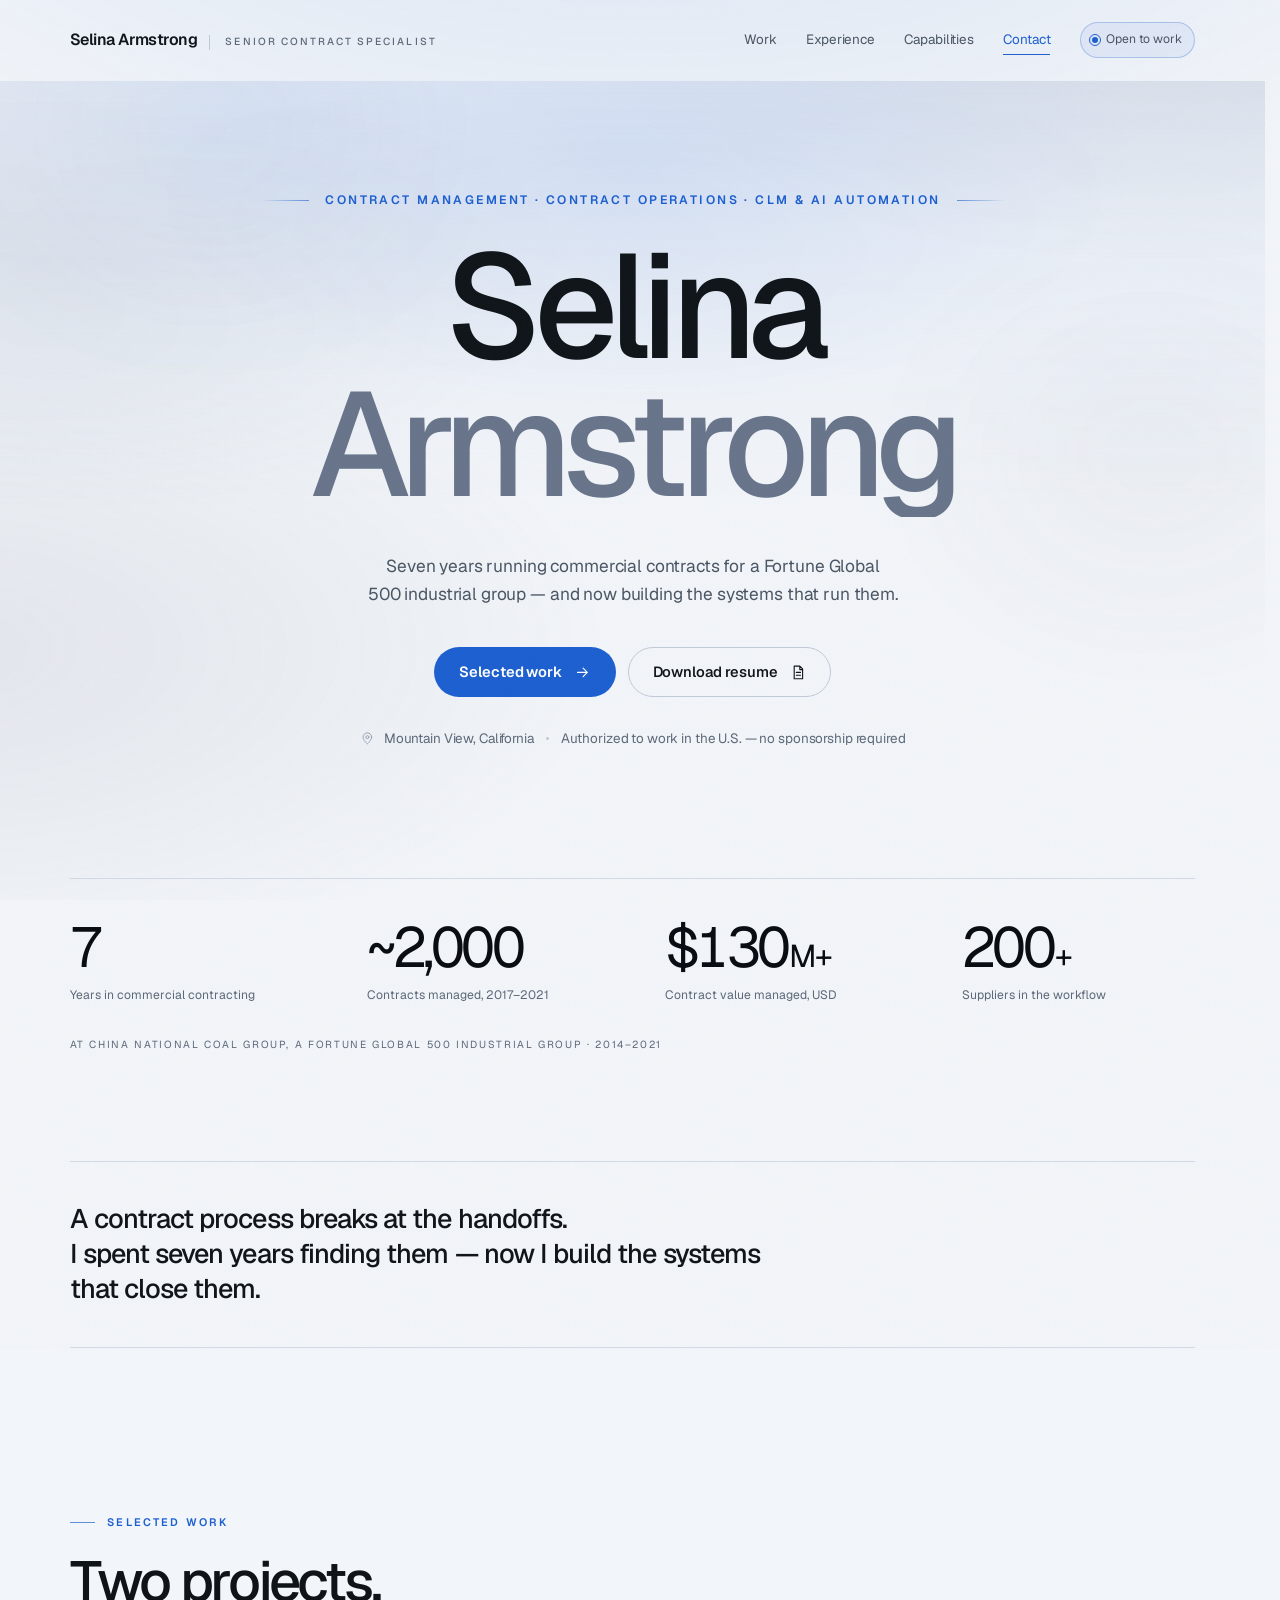
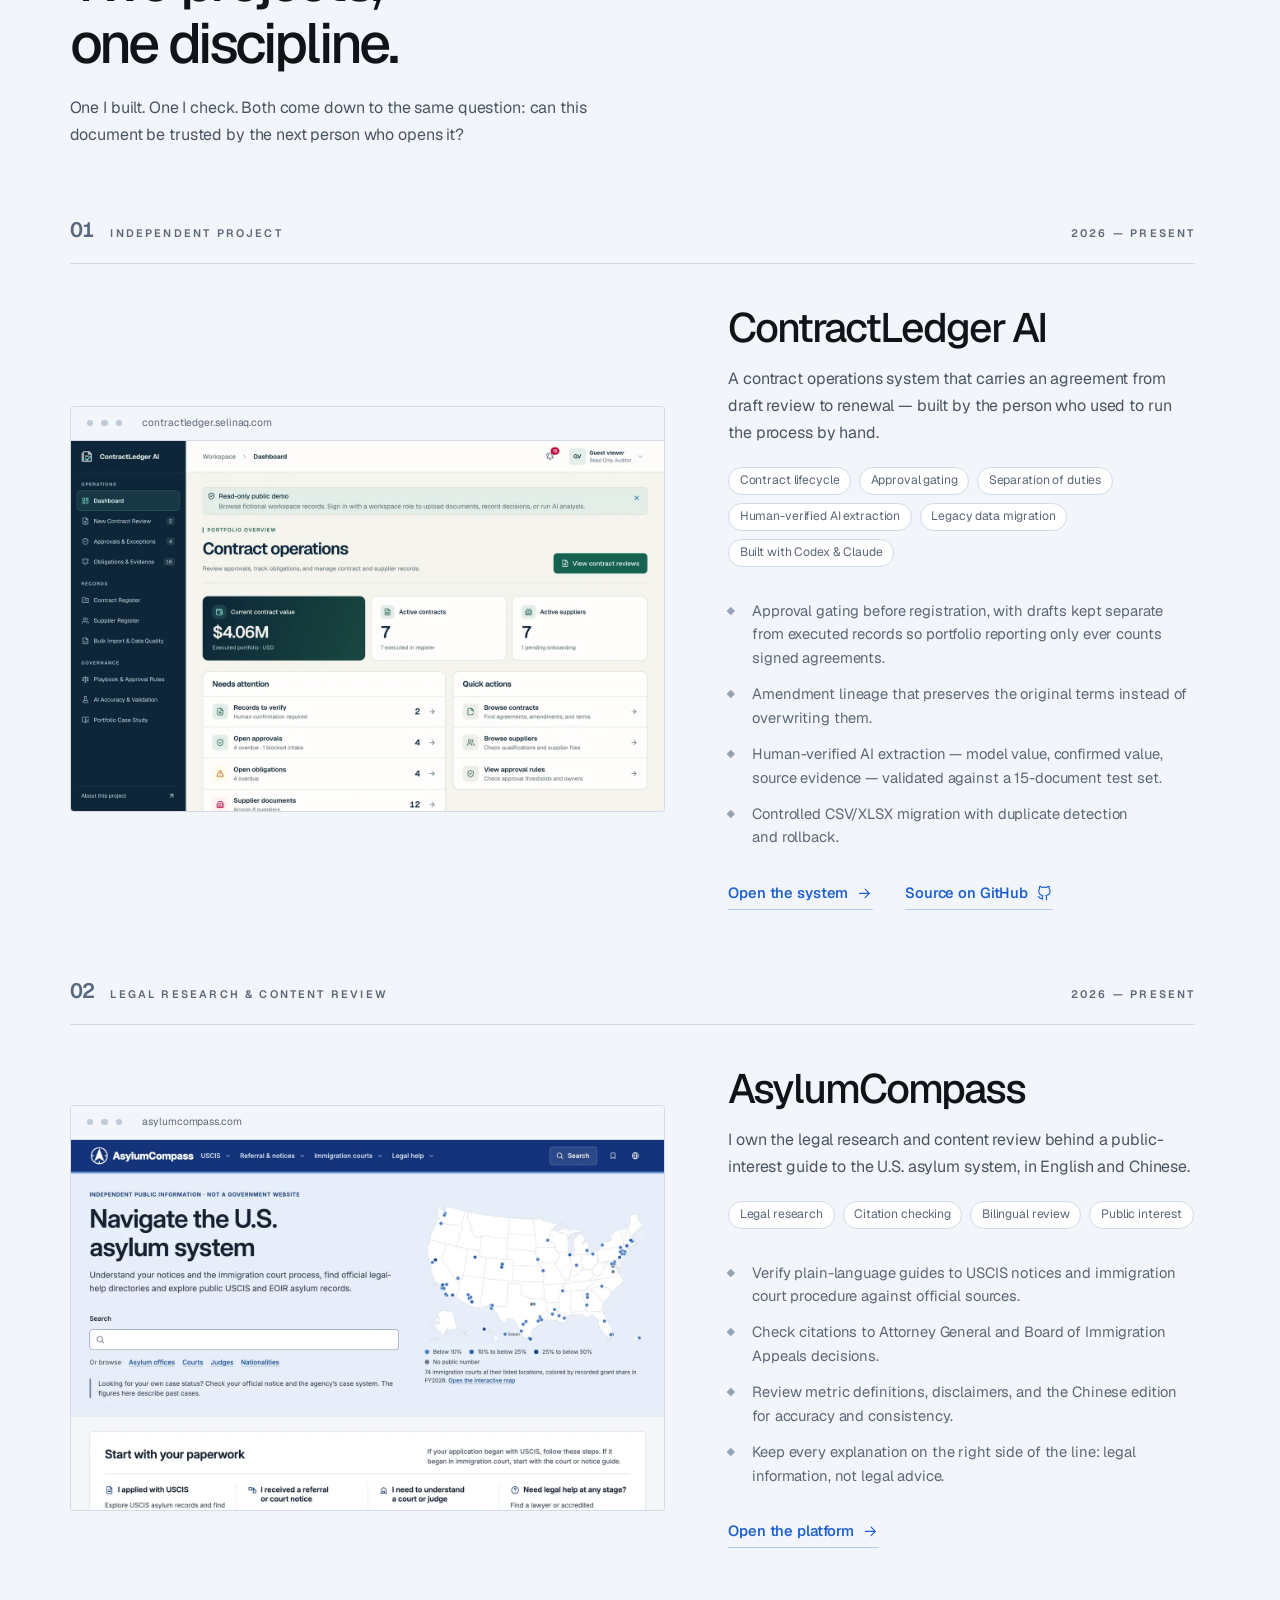
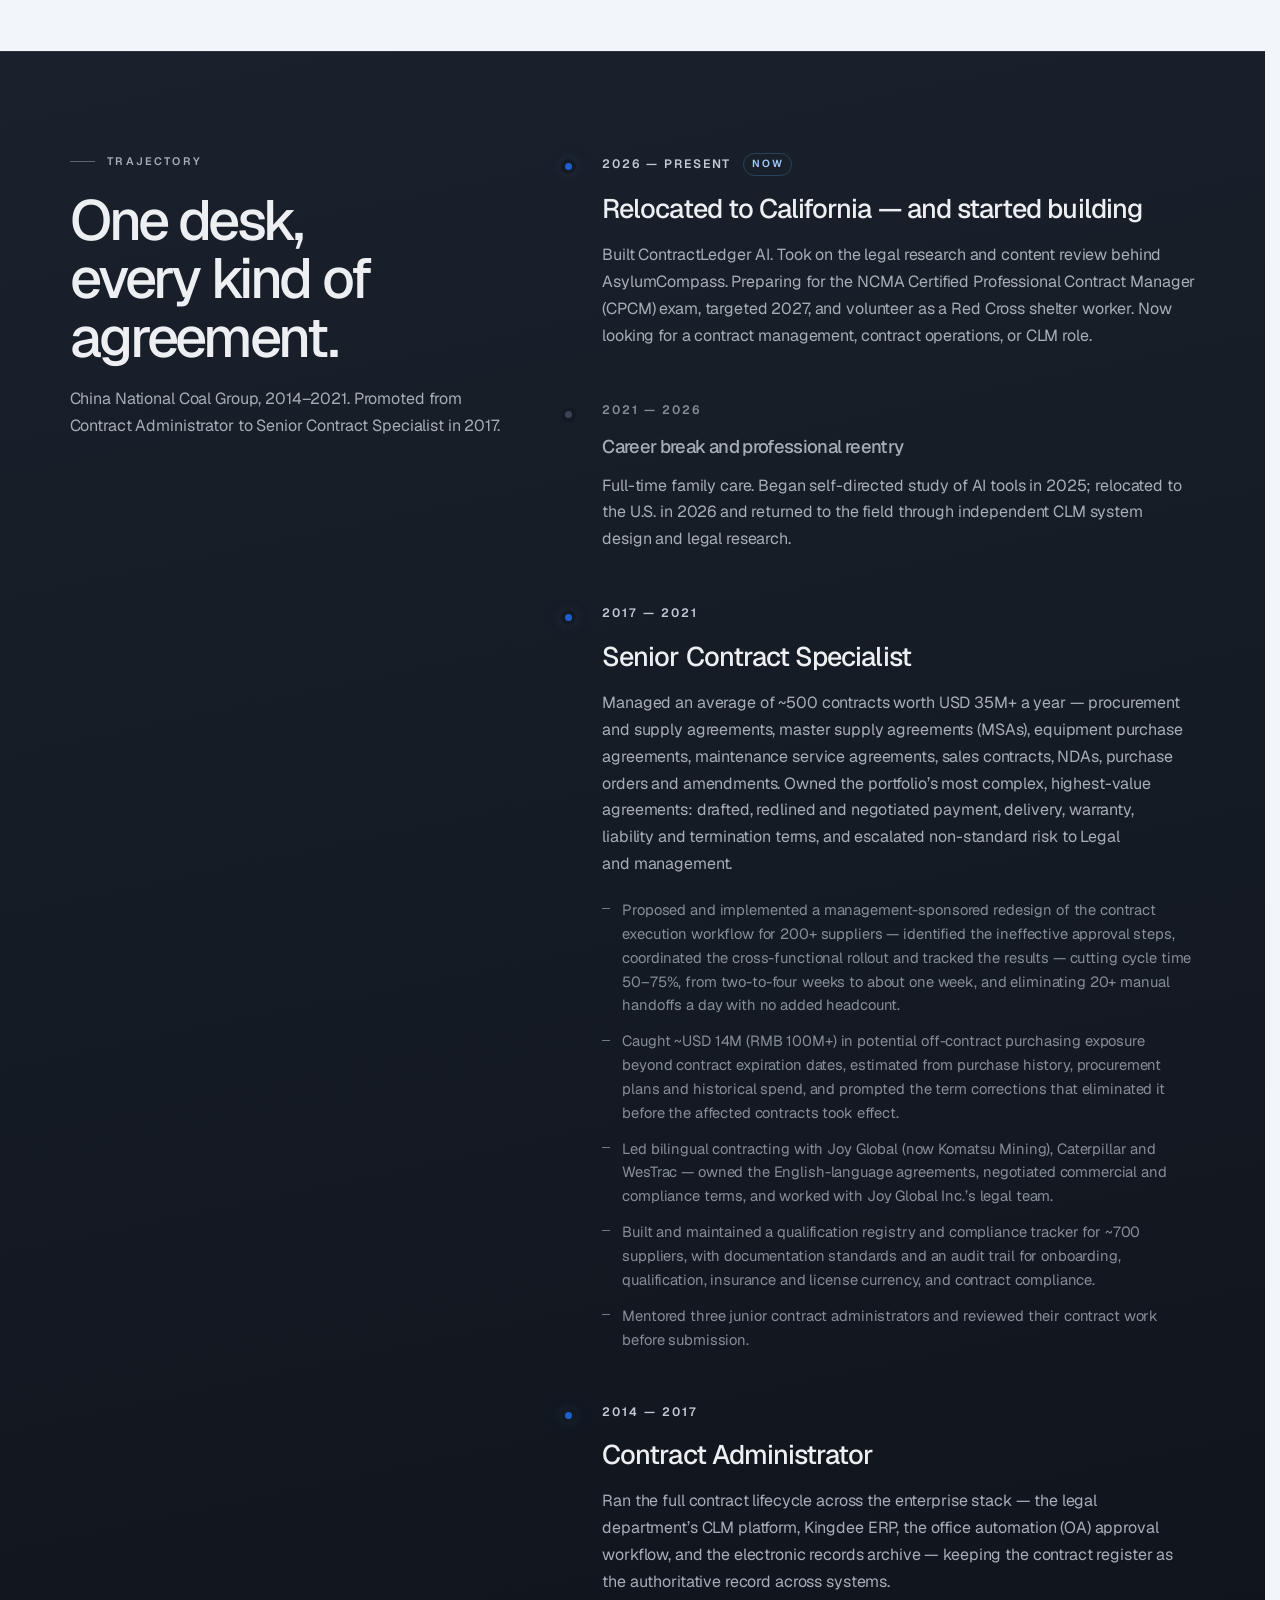
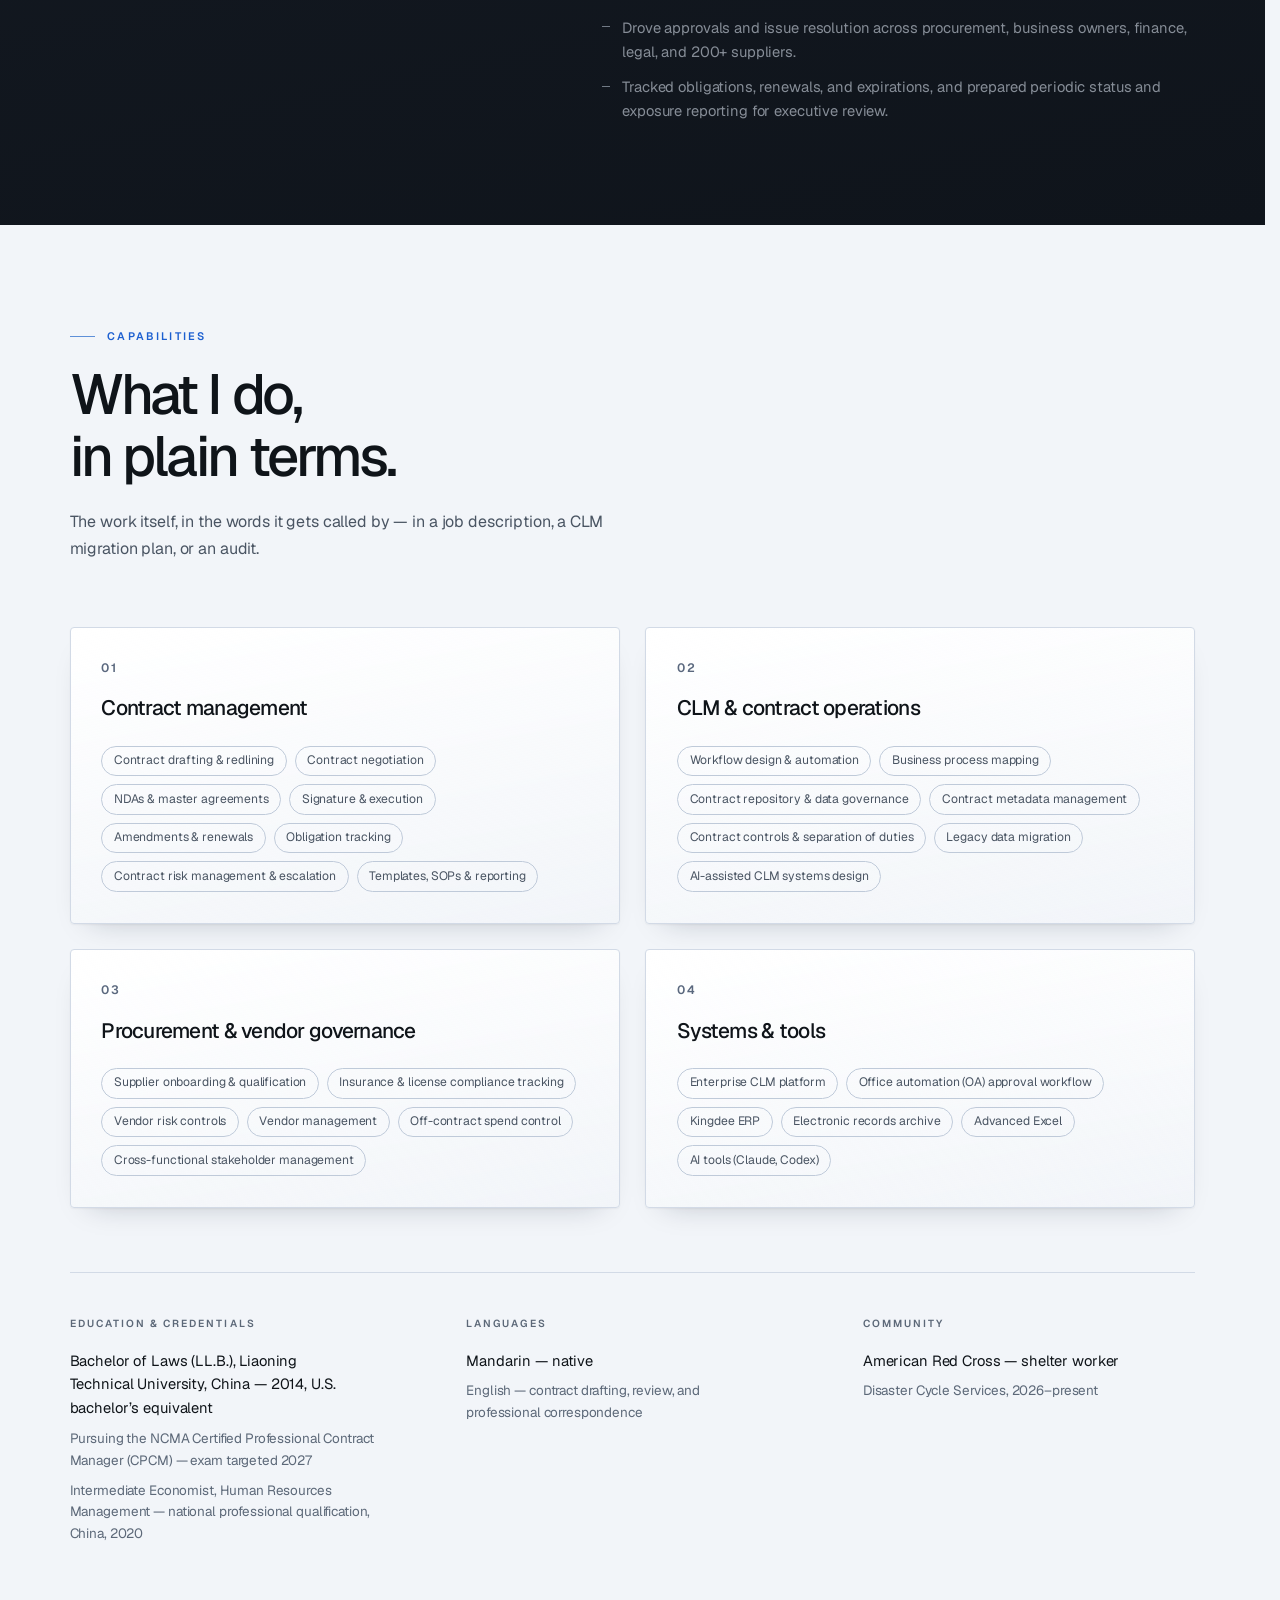
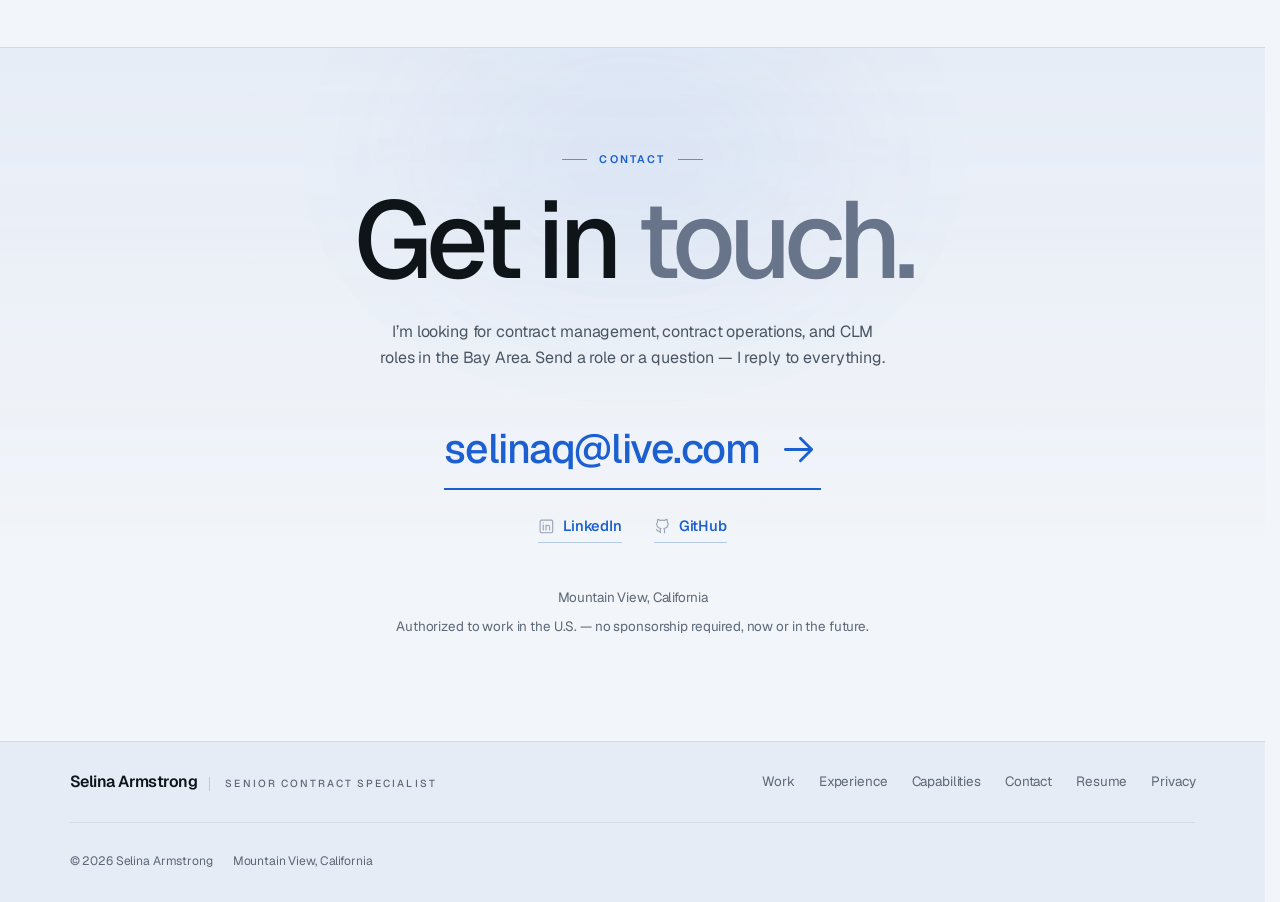
==== commit 168b4bbd: "Follow the new resume master, figure for figure The owner's editable master was replaced on 27 Novem" ====
--- a/public/index.html
+++ b/public/index.html
@@ -5,22 +5,21 @@
   <meta name="viewport" content="width=device-width, initial-scale=1">
   <meta name="theme-color" content="#F2F5F9">
   <title>Selina Armstrong | Senior Contract Specialist</title>
-  <meta name="description" content="Selina Armstrong is a California-based senior contract specialist with seven years of commercial contracting, procurement, and supplier governance at a Fortune Global 500 industrial group — now building the systems that run them.">
+  <meta name="description" content="Selina Armstrong is a California-based senior contract specialist with an LL.B. and seven years at a Fortune Global 500 industrial group, where she managed nearly 2,000 contracts worth USD 130M+ — now building the CLM systems that run them.">
   <link rel="canonical" href="https://selinaq.com/">
   <meta property="og:type" content="profile">
   <meta property="og:title" content="Selina Armstrong | Senior Contract Specialist">
   <meta property="og:description" content="Seven years running commercial contracts for a Fortune Global 500 industrial group — and now building the systems that run them.">
   <meta property="og:url" content="https://selinaq.com/">
   <meta property="og:image" content="https://selinaq.com/assets/selina-armstrong.jpg">
-  <meta property="og:image:alt" content="Title card: Selina Armstrong, Senior Contract Specialist — contract operations, CLM, procurement governance">
+  <meta property="og:image:alt" content="Title card: Selina Armstrong, Senior Contract Specialist — contract management, contract operations, CLM and AI automation">
   <meta name="twitter:card" content="summary_large_image">
-  <meta name="twitter:image:alt" content="Title card: Selina Armstrong, Senior Contract Specialist — contract operations, CLM, procurement governance">
+  <meta name="twitter:image:alt" content="Title card: Selina Armstrong, Senior Contract Specialist — contract management, contract operations, CLM and AI automation">
   <link rel="icon" type="image/png" sizes="32x32" href="assets/favicon-32.png">
   <link rel="icon" type="image/png" sizes="64x64" href="assets/favicon-64.png">
   <link rel="apple-touch-icon" href="assets/apple-touch-icon.png">
   <link rel="preload" href="assets/fonts/geist.woff2" as="font" type="font/woff2" crossorigin>
   <link rel="stylesheet" href="styles.css">
-  <script>document.documentElement.classList.add("js")</script>
   <script src="site.js" defer></script>
   <script type="application/ld+json">
   {
@@ -34,20 +33,27 @@
     "address": { "@type": "PostalAddress", "addressLocality": "Mountain View", "addressRegion": "CA", "addressCountry": "US" },
     "alumniOf": { "@type": "CollegeOrUniversity", "name": "Liaoning Technical University" },
     "knowsLanguage": ["zh-CN", "en-US"],
-    "knowsAbout": ["Contract lifecycle management", "Contract drafting and redlining", "NDAs and master agreements", "Approval workflows", "Obligation tracking", "Procurement", "Supplier qualification and vendor governance", "Contract operations"],
+    "knowsAbout": ["Contract lifecycle management", "Contract drafting and redlining", "Contract negotiation", "NDAs and master agreements", "Approval workflows", "Obligation tracking", "Contract risk management and escalation", "Workflow design and automation", "Contract repository and data governance", "Legacy data migration", "AI-assisted CLM systems design", "Procurement", "Supplier qualification and vendor governance", "Off-contract spend control", "Contract operations"],
     "sameAs": ["https://www.linkedin.com/in/selinaarmstrong", "https://github.com/SelinaArmstrong"]
   }
   </script>
-  <script async src="https://www.googletagmanager.com/gtag/js?id=G-GSVNHSVJQD"></script>
   <script>
-    window.dataLayer = window.dataLayer || [];
-    function gtag(){ dataLayer.push(arguments); }
-    gtag("js", new Date());
-    if (window.location.hostname === "selinaq.com") {
-      gtag("config", "G-GSVNHSVJQD", {
+    /* The apex is canonical, but a visit that lands on www is still a real
+       visit — gating on the apex alone silently loses it. Nothing else
+       serves this site, so no other host measures. */
+    if (["selinaq.com", "www.selinaq.com"].includes(window.location.hostname)) {
+      const measurementId = "G-GSVNHSVJQD";
+      window.dataLayer = window.dataLayer || [];
+      function gtag() { window.dataLayer.push(arguments); }
+      gtag("js", new Date());
+      gtag("config", measurementId, {
         allow_google_signals: false,
         allow_ad_personalization_signals: false
       });
+      const tag = document.createElement("script");
+      tag.async = true;
+      tag.src = "https://www.googletagmanager.com/gtag/js?id=" + measurementId;
+      document.head.append(tag);
     }
   </script>
 </head>
@@ -72,6 +78,7 @@
         <span class="wordmark">Selina Armstrong</span>
         <span class="role">Senior Contract Specialist</span>
       </a>
+      <a class="menu-fallback" href="#footer-nav">Navigation</a>
       <button type="button" class="menu-toggle" aria-controls="primary-nav" aria-expanded="false" aria-label="Open the menu" hidden>
         <span class="menu-label" aria-hidden="true"><i>Menu</i><i>Close</i></span>
         <span class="menu-icon" aria-hidden="true"><i></i><i></i></span>
@@ -94,7 +101,7 @@
     <section class="hero" aria-labelledby="intro-title">
       <div class="aura" aria-hidden="true"><i class="aura-a"></i><i class="aura-b"></i></div>
       <div class="shell hero-copy">
-        <p class="kicker rise" style="--d:.05s"><span>Contract operations · Procurement · CLM</span></p>
+        <p class="kicker rise" style="--d:.05s"><span>Contract management · Contract operations · CLM &amp; AI automation</span></p>
         <h1 id="intro-title" class="display">
           <span class="line"><span class="rise-y" style="--d:.14s">Selina</span></span>
           <span class="line"><span class="rise-y muted" style="--d:.22s">Armstrong</span></span>
@@ -105,7 +112,7 @@
           <a class="btn btn-ghost" href="Selina-Armstrong-Resume.pdf" download data-magnetic><span>Download resume</span><svg class="icon" aria-hidden="true"><use href="#i-file"/></svg></a>
         </div>
         <p class="hero-meta rise" style="--d:.6s">
-          <span class="where"><svg class="icon" aria-hidden="true"><use href="#i-pin"/></svg>Mountain View, California<span class="dot" aria-hidden="true"></span>Open to Sacramento</span>
+          <span class="where"><svg class="icon" aria-hidden="true"><use href="#i-pin"/></svg>Mountain View, California</span>
           <span class="dot sep" aria-hidden="true"></span>
           <span class="auth">Authorized to work in the U.S. — no sponsorship required</span>
         </p>
@@ -115,8 +122,8 @@
     <section class="metrics" aria-label="Scale of contract portfolio managed">
       <dl class="shell metrics-grid">
         <div class="reveal" style="--i:0"><dt>Years in commercial contracting</dt><dd><span data-count="7"  data-dur="900">7</span></dd></div>
-        <div class="reveal" style="--i:1"><dt>Contracts managed per year, on average</dt><dd><span data-count="500" data-dur="1200">500</span></dd></div>
-        <div class="reveal" style="--i:2"><dt>Annual contract value, USD</dt><dd>$<span data-count="35" data-dur="1000">35</span><span class="suf">M+</span></dd></div>
+        <div class="reveal" style="--i:1"><dt>Contracts managed, 2017–2021</dt><dd>~<span data-count="2000" data-dur="1400">2,000</span></dd></div>
+        <div class="reveal" style="--i:2"><dt>Contract value managed, USD</dt><dd>$<span data-count="130" data-dur="1000">130</span><span class="suf">M+</span></dd></div>
         <div class="reveal" style="--i:3"><dt>Suppliers in the workflow</dt><dd><span data-count="200" data-dur="1100">200</span><span class="suf">+</span></dd></div>
       </dl>
       <p class="shell metrics-note reveal">At China National Coal Group, a Fortune Global 500 industrial group · 2014–2021</p>
@@ -128,7 +135,6 @@
           I spent seven years finding them — now I build the systems that close them.</p>
       </div>
     </section>
-    </div>
 
     <section class="section" id="work" aria-labelledby="work-title">
       <div class="shell">
@@ -142,7 +148,7 @@
           <header class="case-head">
             <span class="case-no">01</span>
             <span class="case-kind">Independent project</span>
-            <span class="case-year">2026</span>
+            <span class="case-year">2026 — present</span>
           </header>
           <div class="case-grid">
           <a class="case-shot" href="https://contractledger.selinaq.com/" target="_blank" rel="noopener" tabindex="-1" aria-hidden="true">
@@ -158,11 +164,11 @@
           <div class="case-body">
             <h3 class="step" style="--k:0">ContractLedger AI</h3>
             <p class="case-lede step" style="--k:1">A contract operations system that carries an agreement from draft review to renewal — built by the person who used to run the process by hand.</p>
-            <ul class="case-tags step" style="--k:2"><li>Contract lifecycle</li><li>Approval gating</li><li>Human-verified AI extraction</li><li>Data migration</li><li>Built with Codex &amp; Claude</li></ul>
+            <ul class="case-tags step" style="--k:2"><li>Contract lifecycle</li><li>Approval gating</li><li>Separation of duties</li><li>Human-verified AI extraction</li><li>Legacy data migration</li><li>Built with Codex &amp; Claude</li></ul>
             <ul class="case-points step" style="--k:3">
               <li>Approval gating before registration, with drafts kept separate from executed records so portfolio reporting only ever counts signed agreements.</li>
               <li>Amendment lineage that preserves the original terms instead of overwriting them.</li>
-              <li>Human-verified AI extraction — model value, confirmed value, source evidence — validated against a 15-document ground-truth set.</li>
+              <li>Human-verified AI extraction — model value, confirmed value, source evidence — validated against a 15-document test set.</li>
               <li>Controlled CSV/XLSX migration with duplicate detection and rollback.</li>
             </ul>
             <div class="case-links step" style="--k:4">
@@ -176,7 +182,7 @@
         <article class="case reveal">
           <header class="case-head">
             <span class="case-no">02</span>
-            <span class="case-kind">Research &amp; content review</span>
+            <span class="case-kind">Legal research &amp; content review</span>
             <span class="case-year">2026 — present</span>
           </header>
           <div class="case-grid">
@@ -220,29 +226,29 @@
           <li class="reveal">
             <p class="yr">2026 — present <span class="now">Now</span></p>
             <h3>Relocated to California — and started building</h3>
-            <p>Built ContractLedger AI. Took on the legal research and content review behind AsylumCompass. Started CPCM coursework through NCMA, and volunteer as a Red Cross shelter worker. Now looking for a contract operations, procurement, or CLM role.</p>
+            <p>Built ContractLedger AI. Took on the legal research and content review behind AsylumCompass. Preparing for the NCMA Certified Professional Contract Manager (CPCM) exam, targeted 2027, and volunteer as a Red Cross shelter worker. Now looking for a contract management, contract operations, or CLM role.</p>
           </li>
           <li class="reveal muted-item">
-            <p class="yr">2021 — 2025</p>
-            <h3>Career break</h3>
-            <p>Full-time family care. Returned to full-time work in 2026.</p>
+            <p class="yr">2021 — 2026</p>
+            <h3>Career break and professional reentry</h3>
+            <p>Full-time family care. Began self-directed study of AI tools in 2025; relocated to the U.S. in 2026 and returned to the field through independent CLM system design and legal research.</p>
           </li>
           <li class="reveal">
             <p class="yr">2017 — 2021</p>
             <h3>Senior Contract Specialist</h3>
-            <p>Owned the most complex and highest-value agreements in the portfolio — procurement and supply agreements, equipment purchase and maintenance contracts, sales contracts, long-term framework (master) agreements, NDAs, purchase orders and amendments — drafting, reviewing, and redlining payment, delivery, warranty, liability, and termination terms, and escalating what needed legal before approval.</p>
+            <p>Managed an average of ~500 contracts worth USD 35M+ a year — procurement and supply agreements, master supply agreements (MSAs), equipment purchase agreements, maintenance service agreements, sales contracts, NDAs, purchase orders and amendments. Owned the portfolio’s most complex, highest-value agreements: drafted, redlined and negotiated payment, delivery, warranty, liability and termination terms, and escalated non-standard risk to Legal and management.</p>
             <ul>
-              <li>Resequenced contract execution across 200+ suppliers, cutting execution time from two-to-four weeks to about one week and eliminating 20+ daily handoffs — without adding headcount.</li>
-              <li>Led bilingual contracting with Joy Global (now Komatsu Mining), Caterpillar, WesTrac, and Komatsu — owned the English-language agreements, resolved commercial and compliance terms, and worked directly with Joy Global Inc.’s legal team.</li>
-              <li>Built a supplier qualification registry and compliance tracker, with documentary standards and an audit trail for onboarding, ongoing qualification, and insurance and licence currency.</li>
-              <li>Identified and escalated contract risk exposure exceeding RMB 100M (about USD 14M).</li>
-              <li>Mentored junior contract administrators and reviewed their work before submission.</li>
+              <li>Proposed and implemented a management-sponsored redesign of the contract execution workflow for 200+ suppliers — identified the ineffective approval steps, coordinated the cross-functional rollout and tracked the results — cutting cycle time 50–75%, from two-to-four weeks to about one week, and eliminating 20+ manual handoffs a day with no added headcount.</li>
+              <li>Caught ~USD 14M (RMB 100M+) in potential off-contract purchasing exposure beyond contract expiration dates, estimated from purchase history, procurement plans and historical spend, and prompted the term corrections that eliminated it before the affected contracts took effect.</li>
+              <li>Led bilingual contracting with Joy Global (now Komatsu Mining), Caterpillar and WesTrac — owned the English-language agreements, negotiated commercial and compliance terms, and worked with Joy Global Inc.’s legal team.</li>
+              <li>Built and maintained a qualification registry and compliance tracker for ~700 suppliers, with documentation standards and an audit trail for onboarding, qualification, insurance and license currency, and contract compliance.</li>
+              <li>Mentored three junior contract administrators and reviewed their contract work before submission.</li>
             </ul>
           </li>
           <li class="reveal">
             <p class="yr">2014 — 2017</p>
             <h3>Contract Administrator</h3>
-            <p>Ran the full contract lifecycle across the enterprise stack — the legal department’s CLM platform, Kingdee ERP, the OA electronic approval workflow, and the electronic records archive — keeping the contract register as the authoritative operational record.</p>
+            <p>Ran the full contract lifecycle across the enterprise stack — the legal department’s CLM platform, Kingdee ERP, the office automation (OA) approval workflow, and the electronic records archive — keeping the contract register as the authoritative record across systems.</p>
             <ul>
               <li>Drove approvals and issue resolution across procurement, business owners, finance, legal, and 200+ suppliers.</li>
               <li>Tracked obligations, renewals, and expirations, and prepared periodic status and exposure reporting for executive review.</li>
@@ -262,31 +268,39 @@
         <div class="cap-grid">
           <div class="cap reveal" style="--i:0">
             <p class="cap-no">01</p>
-            <h3>Contract administration &amp; operations</h3>
+            <h3>Contract management</h3>
             <ul class="tags">
-              <li>Contract drafting &amp; redlining</li><li>NDAs &amp; master agreements</li><li>Approval workflows</li><li>Signature &amp; execution</li><li>Amendments &amp; renewals</li><li>Obligation tracking</li><li>Contract repository &amp; data integrity</li><li>Templates, SOPs &amp; reporting</li>
+              <li>Contract drafting &amp; redlining</li><li>Contract negotiation</li><li>NDAs &amp; master agreements</li><li>Signature &amp; execution</li><li>Amendments &amp; renewals</li><li>Obligation tracking</li><li>Contract risk management &amp; escalation</li><li>Templates, SOPs &amp; reporting</li>
             </ul>
           </div>
           <div class="cap reveal" style="--i:1">
             <p class="cap-no">02</p>
+            <h3>CLM &amp; contract operations</h3>
+            <ul class="tags">
+              <li>Workflow design &amp; automation</li><li>Business process mapping</li><li>Contract repository &amp; data governance</li><li>Contract metadata management</li><li>Contract controls &amp; separation of duties</li><li>Legacy data migration</li><li>AI-assisted CLM systems design</li>
+            </ul>
+          </div>
+          <div class="cap reveal" style="--i:2">
+            <p class="cap-no">03</p>
             <h3>Procurement &amp; vendor governance</h3>
             <ul class="tags">
-              <li>Supplier onboarding &amp; qualification</li><li>Insurance &amp; license compliance tracking</li><li>Vendor risk controls</li><li>Procurement contracts</li><li>Escalation &amp; exception handling</li>
-            </ul>
-          </div>
-          <div class="cap reveal" style="--i:2">
-            <p class="cap-no">03</p>
+              <li>Supplier onboarding &amp; qualification</li><li>Insurance &amp; license compliance tracking</li><li>Vendor risk controls</li><li>Vendor management</li><li>Off-contract spend control</li><li>Cross-functional stakeholder management</li>
+            </ul>
+          </div>
+          <div class="cap reveal" style="--i:3">
+            <p class="cap-no">04</p>
             <h3>Systems &amp; tools</h3>
             <ul class="tags">
-              <li>Enterprise CLM platform</li><li>DocuSign</li><li>Kingdee ERP</li><li>OA electronic approval workflow</li><li>Electronic records &amp; archive systems</li><li>Microsoft Excel (advanced)</li><li>AI coding agents (Codex, Claude)</li>
+              <li>Enterprise CLM platform</li><li>Office automation (OA) approval workflow</li><li>Kingdee ERP</li><li>Electronic records archive</li><li>Advanced Excel</li><li>AI tools (Claude, Codex)</li>
             </ul>
           </div>
         </div>
         <div class="credentials">
           <div class="cred reveal" style="--i:0">
-            <p class="eyebrow sm">Education</p>
-            <p>Bachelor of Laws (LL.B.), Liaoning Technical University, China — 2014</p>
-            <p class="dim">Certified Professional Contracts Manager (CPCM) coursework in progress through NCMA</p>
+            <p class="eyebrow sm">Education &amp; credentials</p>
+            <p>Bachelor of Laws (LL.B.), Liaoning Technical University, China — 2014, U.S. bachelor’s equivalent</p>
+            <p class="dim">Pursuing the NCMA Certified Professional Contract Manager (CPCM) — exam targeted 2027</p>
+            <p class="dim">Intermediate Economist, Human Resources Management — national professional qualification, China, 2020</p>
           </div>
           <div class="cred reveal" style="--i:1">
             <p class="eyebrow sm">Languages</p>
@@ -307,7 +321,7 @@
       <div class="shell contact-inner">
         <p class="eyebrow reveal"><i></i>Contact</p>
         <h2 id="contact-title" class="reveal">Get in <em>touch.</em></h2>
-        <p class="contact-sub reveal">I’m looking for contract operations, procurement, and CLM roles in the Bay Area and Sacramento. Send a role or a question — I reply to everything.</p>
+        <p class="contact-sub reveal">I’m looking for contract management, contract operations, and CLM roles in the Bay Area. Send a role or a question — I reply to everything.</p>
         <div class="contact-links reveal">
           <a class="mailto" href="mailto:selinaq@live.com">
             <span>selinaq@live.com</span>
@@ -322,7 +336,7 @@
             </a>
           </div>
         </div>
-        <p class="contact-note reveal">Mountain View, California · Open to Sacramento</p>
+        <p class="contact-note reveal">Mountain View, California</p>
         <p class="contact-note tight reveal">Authorized to work in the U.S. — no sponsorship required, now or in the future.</p>
       </div>
     </section>
@@ -334,7 +348,7 @@
         <span class="wordmark">Selina Armstrong</span>
         <span class="role">Senior Contract Specialist</span>
       </a>
-      <nav class="footer-nav" aria-label="Footer">
+      <nav class="footer-nav" id="footer-nav" tabindex="-1" aria-label="Footer">
         <a href="#work">Work</a>
         <a href="#experience">Experience</a>
         <a href="#capabilities">Capabilities</a>
--- a/public/styles.css
+++ b/public/styles.css
@@ -416,7 +416,7 @@
   animation: pulse 2.4s var(--e2) infinite;
 }
 @keyframes pulse { 0% { opacity: .9; transform: scale(.6); } 70%, 100% { opacity: 0; transform: scale(1.7); } }
-.menu-toggle { display: none; }
+.menu-toggle, .menu-fallback { display: none; }
 .nav-cta { display: none; }
 
 /* ─────────────────────────────  HERO  ─────────────────────────────── */
@@ -710,7 +710,8 @@
   background: linear-gradient(180deg, var(--ac-dk), var(--line) 55%, transparent);
   transform: scaleY(var(--rail, 1)); transform-origin: 50% 0;
 }
-.js .rail::before { --rail: 0; transition: transform var(--m-snap) linear; }
+.js .rail { --rail: 0; }
+.js .rail::before { transition: transform var(--m-snap) linear; }
 .rail > li { position: relative; }
 .rail > li + li { margin-top: var(--gap-entry); }
 .rail > li::before {
@@ -734,7 +735,9 @@
 .rail ul li::before { content: ""; position: absolute; left: 0; top: .7em; width: .5rem; height: var(--rule); background: var(--ac-dk); }
 
 /* ─────────────────────────────  CAPABILITIES  ─────────────────────── */
-.cap-grid { display: grid; grid-template-columns: repeat(3, 1fr); gap: var(--gap-card); }
+/* Four groups, so two by two: the resume names four, and a 3+1 row
+   leaves the fourth card reading as an afterthought. */
+.cap-grid { display: grid; grid-template-columns: repeat(2, 1fr); gap: var(--gap-card); }
 .cap {
   position: relative; isolation: isolate; overflow: hidden; border-radius: var(--r);
   padding: var(--pad-card); border: var(--rule) solid var(--line);
@@ -904,7 +907,6 @@
 @media (max-width: 1080px) {
   .exp-grid { grid-template-columns: 1fr; }
   .exp-head { position: static; }
-  .cap-grid { grid-template-columns: 1fr 1fr; }
   .credentials { grid-template-columns: 1fr; gap: var(--s-6); }
 }
 @media (max-width: 860px) {
@@ -915,6 +917,9 @@
   .metrics-grid > div:nth-child(odd) { border-left: 0; }
 }
 @media (max-width: 760px) {
+  /* anchors land under a masthead of this height, not the desktop one */
+  html { scroll-padding-top: calc(var(--head-h-sm) + var(--s-2)); }
+  html:not(.js) .menu-fallback { display: inline-block; color: var(--hl); }
   /* one height, always: a masthead that resizes while the sheet opens
      is the shake you feel */
   .masthead, .is-stuck .masthead {
@@ -982,8 +987,23 @@
   }
 
   .nav-open { overflow: hidden; }
-  .nav-open body { position: fixed; left: 0; right: 0; width: 100%; overflow: hidden; }
-  .nav-open .site-header { background: var(--bg); border-bottom-color: var(--line); }
+  /* The masthead has to be fixed while the sheet is open, because a pinned
+     body has no scroll left for position: sticky to resolve against — the
+     header would ride up off the top with the rest of the page. Going
+     fixed takes it out of the flow, though, and everything below it then
+     closes the gap: the page behind the sheet jumped up by exactly the
+     masthead's height on open and back down on close, which is the shake.
+     So the body holds its place. The height is written to --lock-pad from
+     the real box as the sheet opens; the fallback is the same height
+     derived from its own tokens, for the frame before JS has measured. */
+  .nav-open body {
+    position: fixed; left: 0; right: 0; width: 100%; overflow: hidden;
+    padding-top: var(--lock-pad, calc(var(--head-h-sm) + var(--rule)));
+  }
+  .nav-open .site-header {
+    position: fixed; inset: 0 0 auto; background: var(--bg); border-bottom-color: var(--line);
+    backdrop-filter: none; transition: none;
+  }
 
   .primary-nav {
     --sheet-step: calc(var(--m-step) / 2);
@@ -1088,19 +1108,16 @@
 /* ─────────────────────────────  REDUCED MOTION  ───────────────────── */
 @media (prefers-reduced-motion: reduce) {
   html { scroll-behavior: auto; }
-  *, *::before, *::after { animation: none !important; transition-duration: .01ms !important; }
+  *, *::before, *::after { animation: none !important; transition: none !important; }
   .js .rise, .js .reveal, .js .rise-y, .js .split .line > span,
-  .js .reveal .step, .primary-nav > a, .primary-nav .status-pill, .nav-cta,
-  .js .reveal .p-nodes circle, .js .reveal .p-checks path, .js .reveal .p-lines rect,
-  .js .reveal .p-gate, .js .reveal .p-labels, .js .reveal .p-keys, .js .reveal .p-doc {
+  .js .reveal .step, .primary-nav > a, .primary-nav .status-pill, .nav-cta {
     opacity: 1 !important; transform: none !important;
   }
   .js .reveal .case-media { clip-path: none; }
-  .js .reveal .p-rail path { stroke-dashoffset: 0 !important; }
   .js .reveal .eyebrow i, .js .eyebrow.reveal i,
   .js .contact .eyebrow.reveal::after { transform: none; }
-  .hero-copy { opacity: 1 !important; }
-  .js .rail::before { --rail: 1; }
+  .hero-copy, [data-magnetic], [data-tilt] { transform: none !important; }
+  .js .rail::before { transform: none; }
   .js.is-ready .display::after { display: none; }
   .grain { display: none; }
 }
@@ -1120,13 +1137,23 @@
     --line: #c8c8c8; --line-2: #c8c8c8;
   }
   body { background: #fff; background-attachment: scroll; color: #000; font-size: 10.5pt; line-height: 1.45; }
-  .grain, .progress, .aura,
+  html.nav-open, .nav-open body { position: static; overflow: visible; }
+  /* Paper has no frames to spare. Everything the print rules below reset —
+     the sections' opacity, their 14px rise — is a transitioned property, so
+     switching to print media starts a 0.9s fade rather than finishing it,
+     and whatever the renderer samples before that lands is what gets
+     printed: a page of half-faded, slightly offset text. Nothing animates
+     on paper, so nothing here needs a duration. */
+  *, *::before, *::after { animation: none !important; transition: none !important; }
+  .field, .grain, .progress, .aura,
   .hero::before, .case-shot,
   .site-header, .skip-link, .actions, .status-pill, .nav-cta,
   /* the foot's nav is all in-page anchors; on paper it is noise */
   .case-media, footer .up, .footer-nav { display: none !important; }
   .js .rise, .js .reveal, .js .rise-y,
-  .js .split .line > span { opacity: 1 !important; transform: none !important; }
+  .js .split .line > span, .js .reveal .step, .hero-copy { opacity: 1 !important; transform: none !important; }
+  /* the timeline's spine is drawn by scroll, and on paper it never was */
+  .js .rail::before { transform: none; }
   .js.is-ready .display::after { display: none; }   /* the redline sweep */
   .shell { width: 100%; }
   .hero { padding-top: 0; }
@@ -1158,6 +1185,7 @@
   .tags li { border-color: #c8c8c8; padding: .1rem .35rem; }
   .experience {
     background: #fff; color: #000; box-shadow: none;
+    --nv-label: #333;
     --text: #000; --text-2: #1f1f1f; --text-3: #3a3a3a;
     --ac: #333; --ac-dk: #8d8d8d;
     --hl: #1a1a1a; --hl-lt: #1a1a1a; --hl-dk: #8d8d8d;
@@ -1165,6 +1193,8 @@
   }
   .cap, .rail > li, .cred { break-inside: avoid; page-break-inside: avoid; }
   a[href^="http"]::after { content: " (" attr(href) ")"; font-size: 8.5pt; color: #3a3a3a; word-break: break-all; }
+  .link-lead[href^="http"] { display: inline; }
+  .link-lead[href^="http"]::after { position: static; background: none; }
   .identity a::after, .c-link[href^="mailto"]::after,
   .case-shot::after, [aria-hidden="true"]::after { content: none; }
 }
